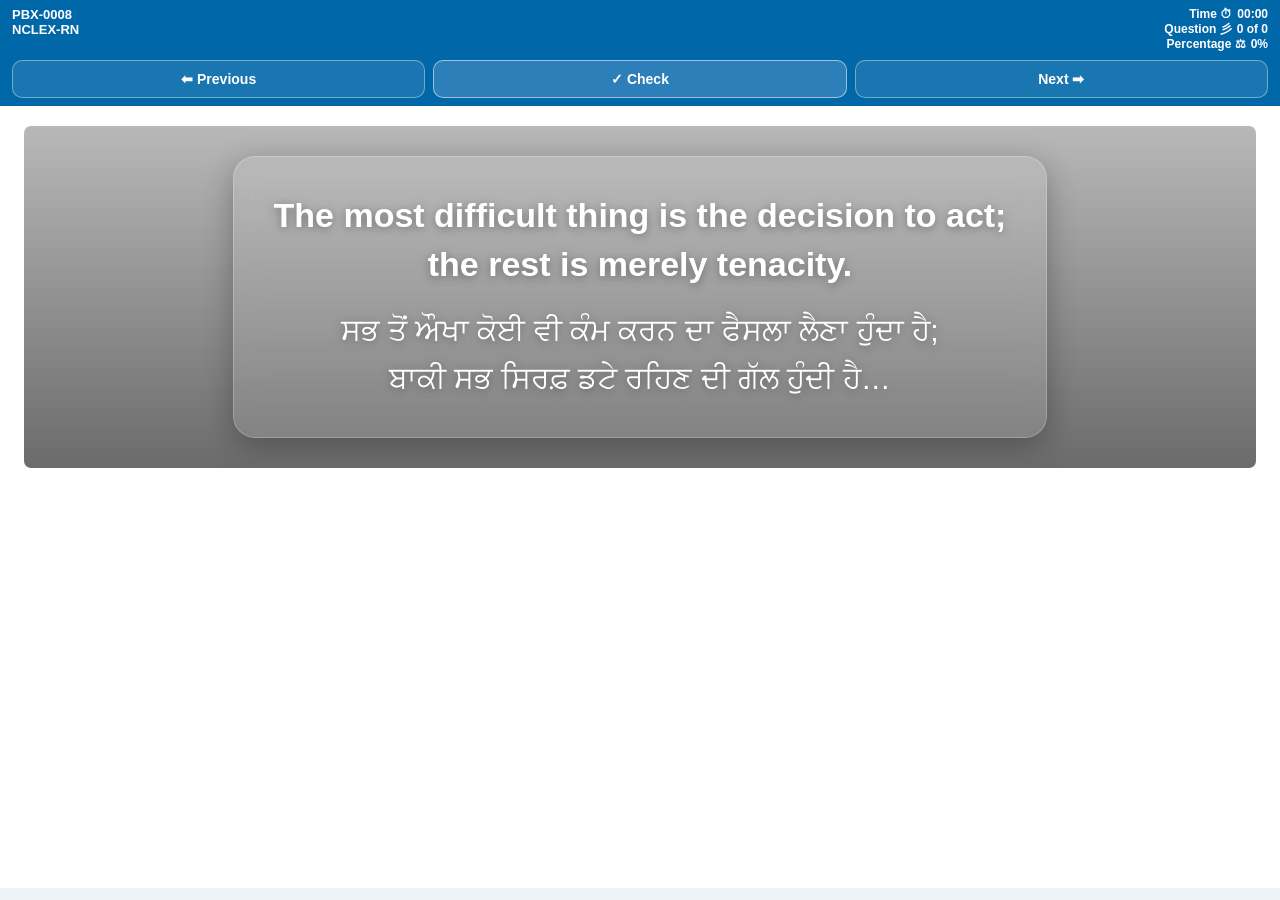
==== index.html @ d0ff31bf "Create index.html" ====
<!DOCTYPE html>
<html>
<head>
<meta charset="UTF-8">
<meta name="viewport" content="width=device-width, initial-scale=1, viewport-fit=cover">
<title> NCLEX-RN</title>

<style>
/* Prevent text selection and copying */
* {
  -webkit-user-select: none;
  -moz-user-select: none;
  -ms-user-select: none;
  user-select: none;
}

/* Allow selection in input/textarea for user input */
input, textarea, select {
  -webkit-user-select: auto;
  -moz-user-select: auto;
  -ms-user-select: auto;
  user-select: auto;
}

:where(*) {
  -webkit-user-select: none;
  user-select: none;
}

:where(input, textarea, select) {
  -webkit-user-select: auto;
  user-select: auto;
}

*{ box-sizing:border-box; }

body{
  margin:0;
  font-family: Helvetica Neue, Arial,  sans-serif;
  background:#eef3f8;
  overflow:hidden;
  transition: background-color 0.5s ease, color 0.5s ease;
  line-height: 1.6;
}

:root{
  --navy: #0067A9;       /* Darker Navy from top/bottom bars */
  --navy-light: #7cafe8; /* Lighter Blue from Calculator/Question strip */
  --google-blue: #0066CC;
  --calc-red: #8b0000;
  --calc-blue: #004080;
  --glass: rgba(255, 255, 255, 0.8);
  --bg-main: #eef3f8;
  --bg-left: #ffffff;
  --bg-right: #ffffff;
  --text-main: #111111;
  --border-color: #ffffff;
}

/* Night Mode Theme */
body.night-mode {
  --navy: #1a1a1a;
  --navy-light: #161616;
  --glass: rgba(30, 30, 50, 0.85);
  --bg-main: #0a0a14;
  --bg-left: #121212;
  --bg-right: #0f0f0f;
  --text-main: #e0e0e0;
  --border-color: #2a2a2a;
  background: var(--bg-main);
}

body.night-mode .topbar,
body.night-mode .bottombar {
  background: linear-gradient(180deg, #1d1d1d 0%, #141414 100%);
  border-bottom-color: #2a2a2a;
}

body.night-mode .calc-strip {
  background: linear-gradient(180deg, #1d1d1d 0%, #1a1a1a 100%);
  border-bottom-color: #2a2a2a;
  border-left-color: #2a2a2a;
  border-right-color: #2a2a2a;
}

body.night-mode .left {
  background: var(--bg-left);
  box-shadow: inset 0 0 20px rgba(0, 0, 0, 0.5);
}

body.night-mode #rightPanel {
  background: var(--bg-left) !important;
  box-shadow: inset 0 0 20px rgba(0, 0, 0, 0.5);
}

body.night-mode .divider {
  background: #666666;
}

body.night-mode .nav-link {
  background-color: #1a1a1a;
  color: #a0a0c0;
  border-color: #2a2a2a;
}

body.night-mode .nav-link:hover {
  background-color: #252525;
}

body.night-mode .nav-link.active {
  background-color: #0f0f0f;
  color: #e0e0e0;
  border-color: #2a2a2a #2a2a2a #0f0f0f;
}

body.night-mode .tab-content {
  background: #121212;
  border-color: #2a2a2a;
  color: #e0e0e0;
}

body.night-mode table th {
  background-color: #ff6161;
  color: #e0e0e0;
}

body.night-mode table td {
  background: #121212;
  border-color: #2a2a2a;
  color: #c0c0c0;
}

body.night-mode .option:hover {
  background: transparent;
  transform: none;
  box-shadow: none;
}

body.night-mode .option::before {
  border-color: #4a4a4a;
}

body.night-mode .option.selected {
  background: transparent !important;
  box-shadow: none;
}

body.night-mode .option.selected::before {
  background: #116FAA;
  border-color: #116FAA;
}

body.night-mode .qtext,
body.night-mode #question,
body.night-mode #caseStudyContainer {
  color: #e0e0e0;
  padding: 10px;
}

/* Question Text Area - More Specific Styling */
body.night-mode .qtext,
body.night-mode #question {
  background: transparent;
  padding: 10px;
  border-radius: 0;
  border: none;
  box-shadow: none;
  line-height: 1.8;
}

body.night-mode #caseStudyContainer {
  background: transparent;
  border-bottom: none;
  border: none;
  border-radius: 0;
  box-shadow: none;
}

/* Answer Options - Enhanced Styling */
body.night-mode #questionResultBox {
  background: #1a1a1a !important;
  border: 1px solid #2a2a2a !important;
  border-left: 8px solid #2a2a2a !important;
  color: #e0e0e0;
  box-shadow: 1px 1px 50px rgba(0, 0, 0, 0.5) !important;
}

body.night-mode #questionResultBox.correct-answer {
  background: #1a1a1a !important;
  border-left-color: #28a745 !important;
}

body.night-mode #questionResultBox.incorrect-answer {
  background: #1a1a1a !important;
  border-left-color: #dc3545 !important;
}

body.night-mode #questionResultBox.partial-answer {
  background: #1a1a1a !important;
  border-left-color: #ffa500 !important;
}

body.night-mode #questionResultBox .result-item b {
  color: #ffffff;
}

body.night-mode #questionResultBox .result-item {
  color: #e0e0e0;
}

body.night-mode #questionResultBox .result-item b {
  color: #ffffff;
}

body.night-mode .ngn-select {
  background: #1a1a1a;
  color: #e0e0e0;
  border-color: #3a3a3a;
}

body.night-mode .ngn-dropdown-select {
  background: linear-gradient(to bottom, #1a1a1a 0%, #121212 100%);
  color: #e0e0e0;
  border-color: #3a3a3a;
}

body.night-mode .ngn-element-container {
  background: linear-gradient(135deg, #1a1a1a 0%, #121212 100%);
  border-color: #2a2a2a;
}

body.night-mode .ngn-interactive-table td {
  background: #121212;
  border-color: #2a2a2a;
}

body.night-mode .ngn-interactive-table tr:hover td {
  background: #1a1a1a;
}

/* Night Mode - Separators */
body.night-mode .strip-separator {
  background: #3a3a3a;
}

body.night-mode .footer-separator {
  background: #3a3a3a;
}

/* Night Mode - Option Checkbox */
body.night-mode .option::before {
  background: #2a2a2a;
  border-color: #4a4a4a;
}

/* Night Mode - Slider Thumbs */
body.night-mode .ngn-slider::-webkit-slider-thumb {
  background: #3a3a3a;
  border-color: #4a4a4a;
}

body.night-mode .ngn-slider::-moz-range-thumb {
  background: #3a3a3a;
  border-color: #4a4a4a;
}

/* Night Mode - Radio Button */
body.night-mode .ngn-radio-option input[type="radio"]:checked::after {
  background: #e0e0e0;
}

body.night-mode #calculator {
  background: #1a1a1a;
}

body.night-mode #calc-header {
  background: linear-gradient(180deg, #1a1a1a 0%, #0f0f0f 100%);
  color: #e0e0e0;
}

body.night-mode #calc-display {
  background: #0f0f0f;
  color: #e0e0e0;
}

body.night-mode .calc-btn {
  background: #2a2a2a;
  color: #e0e0e0;
}

body.night-mode .calc-btn.op {
  background: #8b0000;
}

body.night-mode .calc-btn.eq {
  background: #004080;
}

/* Scrollbar Styling for Night Mode */
body.night-mode ::-webkit-scrollbar {
  width: 10px;
}

body.night-mode ::-webkit-scrollbar-track {
  background: #1a1a1a;
}

body.night-mode ::-webkit-scrollbar-thumb {
  background: #3a3a3a;
  border-radius: 5px;
}

body.night-mode ::-webkit-scrollbar-thumb:hover {
  background: #4a4a4a;
}

body.night-mode #calc-display {
  background: #0f0f0f;
  color: #e0e0e0;
}

body.night-mode .calc-btn {
  background: #2a2a2a;
  color: #e0e0e0;
}

body.night-mode .calc-btn.op {
  background: #8b0000;
}

body.night-mode .calc-btn.eq {
  background: #004080;
}

body.night-mode #aiModal {
  background: rgba(20, 20, 35, 0.9);
}

body.night-mode .ai-header {
  background: linear-gradient(180deg, #1a1a1a 0%, #0f0f0f 100%);
}

/* Night Mode Toggle in Calc Strip */
.night-toggle-strip {
  cursor: pointer;
  font-size: 16px;
  opacity: 0.9;
  transition: opacity 0.3s ease;
}

.night-toggle-strip:hover {
  opacity: 0.7;
}

body.night-mode .night-toggle-strip .modeEmojiStrip {
  filter: grayscale(1) brightness(1.5);
}


/* TOP BAR */
.topbar{
  height:68px;
  background:var(--navy);
  color:white;
  padding:0 14px;
  display:grid;
  grid-template-columns:minmax(260px, 1fr) auto minmax(260px, 1fr);
  align-items:center;
  border-bottom:2px solid white;
  transition: background-color 0.5s ease, color 0.5s ease;
}
.top-left{
  display:flex;
  align-items:center;
  gap:8px;
  min-width:0;
  font-size:15px;
  font-weight:800;
  white-space:nowrap;
}
.top-left-title{
  display:flex;
  align-items:center;
  gap:4px;
  min-width:0;
  font-weight:700;
}
.top-left-badge{
  display:none;
}

/* METALLIC GLARE EFFECT */
@keyframes metalGlare {
  0% {
    color: white;
    text-shadow: 0 0 5px rgba(255, 255, 255, 0.3);
  }
  25% {
    color: #FFD700;
    text-shadow: 0 0 15px rgba(255, 255, 0, 0.8),
                 0 0 30px rgba(255, 255, 0, 0.6);
  }
  50% {
    color: white;
    text-shadow: 0 0 20px rgba(255, 255, 255, 0.9),
                 0 0 80px rgba(255, 255, 255, 0.7);
  }
  75% {
    color: #FFD700;
    text-shadow: 0 0 150px rgba(255, 255, 0, 0.8),
                 0 0 300px rgba(255, 255, 0, 0.6);
  }
  100% {
    color: white;
    text-shadow: 0 0 5px rgba(255, 255, 255, 0.3);
  }
}
.top-left.glare-active {
  animation: metalGlare 6s ease-in-out infinite;
}

/* GLARING YELLOW-RED EFFECT */
@keyframes glarYellowRed {
  0% {
    color: inherit;
    text-shadow: 0 0 2px rgba(255, 255, 0, 0.3);
  }
  25% {
    color: #FFD700;
    text-shadow: 0 0 10px rgba(255, 255, 0, 0.8),
                 0 0 20px rgba(255, 215, 0, 0.6),
                 inset 0 0 8px rgba(255, 255, 0, 0.4);
  }
  50% {
    color: #FFA500;
    text-shadow: 0 0 15px rgba(255, 165, 0, 0.8),
                 0 0 25px rgba(255, 140, 0, 0.6),
                 inset 0 0 10px rgba(255, 140, 0, 0.4);
  }
  75% {
    color: #f8a98c;
    text-shadow: 0 0 15px rgba(255, 69, 0, 0.8),
                 0 0 25px rgba(255, 114, 142, 0.644),
                 inset 0 0 10px rgb(255, 112, 112);
  }
  100% {
    color: inherit;
    text-shadow: 0 0 2px rgba(255, 94, 94, 0.555);
  }
}

.pbx-glare {
  animation: glarYellowRed 3s ease-in-out infinite;
  font-weight: bold;
  display: inline-block;
}
.top-center{
  position:static;
  left:auto;
  transform:none;
  justify-self:center;
  text-align:center;
  color:white;
  font-weight:700;
  line-height:1.2;
}
.top-center .meta-line{
  font-size:15px;
  font-weight:700;
  cursor:pointer;
}
.top-center .qid-line{
  font-size:14px;
  margin-top:4px;
  font-weight:700;
}

#typewriter {
  display:none;
}
.cursor-blink { animation: blink 0.7s infinite; }
@keyframes blink { 50% { border-color: transparent; } }

.top-right{
  justify-self:end;
  display:flex;
  flex-direction:column;
  align-items:flex-end;
  gap:5px;
}
.status-row{
  display:flex;
  align-items:center;
  gap:8px;
  font-size:15px;
  line-height:0.8;
  color:white;
  cursor:pointer;
  padding:1px 0;
  border:none;
  font-weight:700;
  transition: color 0.2s ease;
}
.status-label{
  min-width:72px;
  text-align:right;
  font-weight:700;
}
.status-icon{
  display:none;
}
.status-value{
  font-weight:700;
  white-space:nowrap;
}
.status-row:hover{
  color:#ffe45c;
}

/* Calc strip removed to keep only dark blue top tab */

/* --- CASE STUDY TABS STYLING --- */
#caseStudyContainer {
  margin-bottom: 20px;
  border-bottom: 4px solid #eef3f8;
  padding: 15px 15px 15px 15px;
  display: none;
  font-size: 16px;
  line-height: 1.8;
  color: #333;
  font-weight: 500;
}
.nav-tabs {
  display: flex;
  flex-wrap: wrap;
  padding-left: 0;
  margin-bottom: 0;
  list-style: none;
  border-bottom: 1px solid #dee2e6;
}
.nav-item { margin-bottom: -1px; }
.nav-link {
  display: block;
  padding: 8px 16px;
  border: 1px solid transparent;
  border-top-left-radius: 4px;
  border-top-right-radius: 4px;
  text-decoration: none;
  color: var(--navy);
  background-color: #f8f9fa;
  cursor: pointer;
  font-size: 13px;
  font-weight: bold;
  margin-right: 2px;
}
.nav-link:hover { border-color: #e9ecef #e9ecef #dee2e6; }
.nav-link.active {
  color: #495057;
  background-color: #fff;
  border-color: #dee2e6 #dee2e6 #fff;
}
.tab-content { padding: 15px; border: 1px solid #dee2e6; border-top: none; font-size: 16px; line-height: 1.8; }
.tab-pane { display: none; }
.tab-pane.active { display: block; animation: fadeIn 0.3s; }
@keyframes fadeIn { from { opacity:0; } to { opacity:1; } }

/* --- NGN ELEMENT STYLING --- */
table { border-collapse: collapse; width: 100%; font-size: 13px; margin: 10px 0; }
th, td { border: 1px solid #dee2e6; padding: 8px; text-align: left; }
th { background-color: #f1f3f5; }
select.ngn-select {
    padding: 5px; border: 1px solid var(--navy); border-radius: 4px; background: #eef; font-weight: bold; max-width: 100%;
}

/* MAIN LAYOUT */
.main{
  height:calc(100vh - 76px - 40px - 40px);
  display:grid;
  grid-template-columns:1fr 0 0;
}

.left, #rightPanel{
  overflow-y:auto;
  overflow-x:hidden;
  padding:24px;
  padding-bottom: 60px;
  transition: background-color 0.5s ease, color 0.5s ease;
}
.left{ background:white; }
#rightPanel{ background:white !important; }

/* VERTICAL DIVIDER - SIMPLE GREY LINE */
.divider {
  height: 100%;
  width: 1px;
  background: #888888;
  user-select: none;
  pointer-events: none;
  transition: background 0.5s ease;
  display: none;
}

#rightPanel {
  display: none;
}

/* Show divider and right when question is submitted */
.main.show-result {
  grid-template-columns: 1fr 1px 1fr;
}

.main.show-result .divider,
.main.show-result #rightPanel {
  display: block;
}

.left img, #rightPanel img {
    max-width: 100%;
    height: auto;
    display: block;
    margin: 15px 0;
}

/* BLUE TEXT STYLING */
.blue-search {
  color: var(--google-blue);
  text-decoration: underline;
  cursor: pointer;
  font-weight: 600;
}

body.night-mode .blue-search {
  color: #6fa8dc;
}

/* Explanation text in night mode */
body.night-mode #explanation {
  color: #e0e0e0;
}

/* Explanation metadata (Topic, Subject with NCSBN) */
.exp-meta {
  margin-top: 20px;
  padding-top: 15px;
  border-top: 1px solid #dee2e6;
}

.exp-topic {
  margin-bottom: 8px;
  font-size: 16px;
  color: #242424;
}

.exp-subject {
  margin-bottom: 8px;
  font-size: 14px;
  color: #888;
}

body.night-mode .exp-topic {
  color: #888;
}

body.night-mode .exp-subject {
  color: #666;
}

/* Hide subject and topic from result box (now shown in explanation) */
#ind-subject, #ind-topic {
  display: none;
}

#questionResultBox .result-item:has(#ind-subject),
#questionResultBox .result-item:has(#ind-topic) {
  display: none;
}

/* OPTIONS */
.option {
    border: none !important;
    padding: 10px 5px 10px 50px;
    margin-bottom: 8px;
    cursor: default;
    position: relative;
    background: transparent !important;
    transition: none;
    color: #000000;
    box-shadow: none !important;
    border-radius: 0 !important;
    line-height: 1.3;
}

body.night-mode .option {
  background: transparent !important;
  color: #e0e0e0;
  box-shadow: none !important;
  border-radius: 0 !important;
  padding: 10px 5px 10px 50px;
  margin-bottom: 8px;
  line-height: 1.5;
}

.option::before {
  content: "";
  width: 22px;
  height: 22px;
  border: 2px solid #ffffff;
  border-radius: 4px;
  position: absolute;
  left: 22px;
  top: 50%;
  transform: translateY(-50%);
  background: #ffffff;
  box-shadow: inset 0 0 0 1px #41414154;
}

body.night-mode .option::before {
  border-color: #41414154;
  background: #41414154;
  box-shadow: inset 0 0 0 2px #ffffff;
}

.option.selected::before {
  background: #92c5ff;
  border-color: #ffffff;
  box-shadow: inset 0 0 0 1px #41414154, inset 0 0 0 4px #ffffff;
}

body.night-mode .option.selected::before {
    background: #304961;
    border-color: #000000a4;
    box-shadow: inset 0 0 0 1px #ffffff, inset 0 0 0 4px #1a1a2e;
}
.option.correct { background: transparent !important; color: #333; }
.option.wrong { background: transparent !important; color: #333; }

body.night-mode .option.correct { background: transparent !important; color: #e0e0e0; }
body.night-mode .option.wrong { background: transparent !important; color: #e0e0e0; }

/* CORRECT/WRONG INDICATORS - Using ::after to avoid conflict with checkbox */
.option.correct::after {
  content: "✓";
  position: absolute;
  left: 0px;
  top: 50%;
  transform: translateY(-50%) scaleX(1.1); /* stretch horizontally */
  transform-origin: center;
  width: 25px;
  line-height: 1;
  text-align: center;
  font-size: 27px;
  color: #1bad22;
}

.option.wrong::after {
  content: "×";
  position: absolute;
  left: 0px;
  top: 50%;
  transform: translateY(-50%);
  width: 20px;
  line-height: 1;
  text-align: center;
  font-size: 35px;
  color: #ff2828;
}

/* INDIVIDUAL QUESTION RESULT BOX (FROM IMAGE) */
#questionResultBox {
  display: none;
  background: #ffffff;
  border: 1px solid #ffffff;
  border-left: 8px solid #ffffff;
  margin-top: 20px;
  padding: 4px;
  font-size: 16px;
  color: #000000;
  box-shadow: 1px 1px 7px rgba(0, 0, 0, 0.315);

}

.result-flex {
  display: flex;
  justify-content: space-around;
  align-items: center;
  text-align: center;
}

.result-item b {
  display: block;
  font-size: 16px;
  color: #000000;
}

body.night-mode .result-item b {
  color: #ffffff !important;
}

body.night-mode .result-item {
  color: #ffffff !important;
}

#questionResultBox.correct-answer {
  background: #ffffff !important;
  border-left-color: #0b6e10 !important;
}

#questionResultBox.incorrect-answer {
  background: #ffffff !important;
  border-left-color: #c91818 !important;
}

#questionResultBox.partial-answer {
  background: #ffffff !important;
  border-left-color: oklch(72.408% 0.14758 86.617) !important;
}

.result-flex {
  display: grid !important;
  grid-template-columns: repeat(3, 1fr) !important;
  gap: 5px !important;
  align-items: center !important;
  text-align: center !important;
}

.result-item {
  padding: 8px !important;
}

.result-item b {
  margin-bottom: 4px !important;
}

/* IN-APP AI POPUP (MODAL) */
#aiModal {
  position: fixed;
  top: 60px;
  right: -550px; /* Hidden by default */
  width: 500px;
  height: 80%;
  background: var(--glass);
  backdrop-filter: blur(20px);
  border-radius: 15px 0 0 15px;
  box-shadow: -10px 0 30px rgba(0,0,0,0.2);
  z-index: 20000;
  transition: right 0.5s cubic-bezier(0.175, 0.885, 0.32, 1.275);
  display: flex;
  flex-direction: column;
  border: 1px solid rgba(255,255,255,0.3);
}

#aiModal.active { right: 0; }

.ai-header {
  padding: 15px;
  background: var(--navy);
  color: white;
  display: flex;
  justify-content: space-between;
  border-radius: 15px 0 0 0;
  font-weight: bold;
}

.ai-body { flex: 1; position: relative; }
.ai-body iframe { width: 100%; height: 100%; border: none; }

.ai-loader {
  position: absolute;
  top: 50%; left: 50%;
  transform: translate(-50%, -50%);
  display: none;
  text-align: center;
}

.spinner {
  border: 4px solid rgba(255,255,255,0.3);
  border-top: 4px solid var(--navy);
  border-radius: 50%;
  width: 40px; height: 40px;
  animation: spin 1s linear infinite;
  margin-bottom: 10px;
}
@keyframes spin { 100% { transform: rotate(360deg); } }


/* BOTTOM BAR removed for mobile optimization */

/* CALCULATOR */
#calculator {
  position: fixed;
  top: 120px;
  left: 88px;
  width: 244px;
  display: none;
  z-index: 10000;
  padding: 10px 10px 14px;
  background: linear-gradient(180deg, #2a63c6 0%, #2359b7 54%, #1e4ea5 100%);
  border: 2px solid #163f8f;
  border-radius: 8px 8px 18px 18px;
  box-shadow:
    0 16px 28px rgba(18, 33, 76, 0.32),
    inset 0 1px 0 rgba(255,255,255,0.22),
    inset 0 -2px 0 rgba(8, 25, 67, 0.32);
  user-select: none;
}
#calculator::before {
  content: "";
  position: absolute;
  inset: 0;
  border-radius: inherit;
  background:
    linear-gradient(90deg, rgba(255,255,255,0.06) 0, rgba(255,255,255,0.06) 1px, transparent 1px, transparent 9px),
    linear-gradient(0deg, rgba(0,0,0,0.04) 0, rgba(0,0,0,0.04) 1px, transparent 1px, transparent 9px);
  opacity: 0.15;
  pointer-events: none;
}
#calc-header {
  position: absolute;
  top: 0;
  left: 0;
  right: 0;
  height: 136px;
  cursor: move;
  background: transparent;
  z-index: 1;
}
#calc-close {
  position: absolute;
  top: -10px;
  right: -10px;
  width: 24px;
  height: 24px;
  border: none;
  border-radius: 999px;
  background: rgba(8, 23, 63, 0.92);
  color: #fff;
  font-size: 16px;
  line-height: 1;
  display: grid;
  place-items: center;
  cursor: pointer;
  box-shadow: 0 6px 12px rgba(0,0,0,0.25);
  opacity: 0;
  transition: opacity 0.2s ease, transform 0.2s ease;
  z-index: 4;
}
#calculator:hover #calc-close {
  opacity: 1;
}
#calc-close:hover {
  transform: scale(1.08);
}
.ti-face {
  position: relative;
  z-index: 2;
}
.ti-display-wrap {
  margin-bottom: 10px;
}
#calc-display {
  width: 100%;
  height: 44px;
  display: block;
  border: none;
  outline: none;
  padding: 4px 8px;
  border-radius: 3px;
  background: linear-gradient(180deg, #d7d8cd 0%, #c2c7b5 100%);
  box-shadow:
    inset 0 0 0 2px #6e745f,
    inset 0 2px 3px rgba(0,0,0,0.22);
  color: #1c2018;
  font-family: "Courier New", monospace;
  font-size: 34px;
  font-weight: 700;
  letter-spacing: 1px;
  text-align: right;
  pointer-events: none;
}
.ti-brand-row {
  display: flex;
  justify-content: space-between;
  align-items: baseline;
  margin-bottom: 8px;
  color: #f4f7ff;
  text-shadow: 0 1px 0 rgba(0,0,0,0.2);
}
.ti-brand-small {
  font-size: 11px;
  letter-spacing: 0.25px;
}
.ti-brand-big {
  font-size: 16px;
  font-weight: 700;
  letter-spacing: 0.4px;
}
.ti-upper-lower {
  display: flex;
  align-items: center;
  gap: 12px;
  margin-bottom: 10px;
  padding-bottom: 8px;
  border-bottom: 1px solid rgba(10, 26, 70, 0.42);
}
.ti-solar {
  width: 98px;
  height: 28px;
  display: grid;
  grid-template-columns: repeat(5, 1fr);
  gap: 2px;
  padding: 2px;
  border-radius: 2px;
  background: linear-gradient(180deg, #0f1f46 0%, #091633 100%);
  border: 1px solid rgba(5, 14, 36, 0.95);
  box-shadow: inset 0 1px 0 rgba(255,255,255,0.06);
}
.ti-solar span {
  display: block;
  border-radius: 1px;
  background: linear-gradient(180deg, #101524 0%, #05080f 100%);
  box-shadow: inset 1px 0 0 rgba(255,255,255,0.06);
}
.ti-upper-spacer {
  flex: 1;
  height: 28px;
}
.calc-grid {
  display: grid;
  grid-template-columns: repeat(4, 1fr);
  gap: 8px;
}
.calc-btn {
  position: relative;
  height: 39px;
  border: 1px solid #102554;
  border-radius: 5px;
  font-family: Arial, Helvetica, sans-serif;
  font-size: 21px;
  font-weight: 700;
  line-height: 1;
  cursor: pointer;
  box-shadow:
    0 2px 0 #102554,
    inset 0 1px 0 rgba(255,255,255,0.55);
  transition: transform 0.04s ease, box-shadow 0.04s ease;
}
.calc-btn:active {
  transform: translateY(2px);
  box-shadow:
    0 0 0 #102554,
    inset 0 1px 0 rgba(255,255,255,0.4);
}
.calc-btn-red {
  color: #fff;
  background:
    radial-gradient(circle at 1px 1px, rgba(255,255,255,0.18) 0 1px, transparent 1.2px) 0 0/6px 6px,
    linear-gradient(180deg, #d72543 0%, #be1430 100%);
}
.calc-btn-white {
  color: #101726;
  background:
    linear-gradient(180deg, rgba(255,255,255,0.42), rgba(255,255,255,0)) 0 0/100% 10px no-repeat,
    repeating-linear-gradient(180deg, rgba(0,0,0,0.02) 0 2px, rgba(255,255,255,0.05) 2px 4px),
    linear-gradient(180deg, #fcfdff 0%, #eef1f6 100%);
}
.calc-btn-small {
  font-size: 14px;
  letter-spacing: 0.2px;
}
.calc-btn-op {
  font-size: 26px;
}
.calc-btn-equals {
  grid-row: span 2;
  height: auto;
  min-height: 86px;
  font-size: 30px;
}
.calc-btn-on {
  font-size: 12px;
}
body.night-mode #calculator {
  background: linear-gradient(180deg, #2a63c6 0%, #2359b7 54%, #1e4ea5 100%);
  border-color: #163f8f;
}
body.night-mode #calc-display {
  background: linear-gradient(180deg, #d7d8cd 0%, #c2c7b5 100%);
  color: #1c2018;
}
body.night-mode .calc-btn,
body.night-mode .calc-btn-red,
body.night-mode .calc-btn-white {
  color: inherit;
}
body.night-mode .calc-btn-red {
  color: #fff;
}
body.night-mode .calc-btn-white {
  color: #101726;
}

/* SLIDER & DROPDOWN STYLES FOR questionTypeId: 3 */
.ngn-slider-container {
  display: inline-block;
  position: relative;
  margin: 5px 0;
  vertical-align: middle;
}

.ngn-slider {
  -webkit-appearance: none;
  appearance: none;
  width: 200px;
  height: 8px;
  border-radius: 4px;
  background: linear-gradient(to right, #e0e0e0 0%, #e0e0e0 100%);
  outline: none;
  transition: all 0.3s ease;
  cursor: pointer;
  border: 1px solid #ccc;
}

.ngn-slider:hover {
  background: linear-gradient(to right, #d0d0d0 0%, #d0d0d0 100%);
  box-shadow: 0 2px 4px rgba(0,0,0,0.2);
}

.ngn-slider.selected {
  background: linear-gradient(to right, var(--navy) 0%, var(--navy-light) 100%);
  border-color: var(--navy);
}

.ngn-slider::-webkit-slider-thumb {
  -webkit-appearance: none;
  appearance: none;
  width: 20px;
  height: 20px;
  border-radius: 50%;
  background: white;
  border: 2px solid var(--navy);
  cursor: pointer;
  box-shadow: 0 2px 4px rgba(0,0,0,0.2);
  transition: all 0.2s ease;
}

.ngn-slider::-webkit-slider-thumb:hover {
  transform: scale(1.1);
  background: var(--navy);
}

.ngn-slider::-moz-range-thumb {
  width: 20px;
  height: 20px;
  border-radius: 50%;
  background: white;
  border: 2px solid var(--navy);
  cursor: pointer;
  box-shadow: 0 2px 4px rgba(0,0,0,0.2);
}

.ngn-slider-value {
  display: inline-block;
  min-width: 80px;
  padding: 4px 10px;
  background: var(--navy);
  color: white;
  border-radius: 4px;
  font-weight: bold;
  font-size: 13px;
  margin-left: 10px;
  vertical-align: middle;
  text-align: center;
}

.ngn-dropdown {
  position: relative;
  display: inline-block;
  vertical-align: middle;
  margin: 5px 0;
}

.ngn-dropdown-select {
  appearance: none;
  -webkit-appearance: none;
  -moz-appearance: none;
  min-width: 180px;
  padding: 10px 35px 10px 12px;
  font-size: 14px;
  font-weight: 500;
  color: #333;
  background: linear-gradient(to bottom, #fff 0%, #f8f9fa 100%);
  border: 2px solid var(--navy);
  border-radius: 8px;
  cursor: pointer;
  transition: all 0.3s ease;
  box-shadow: 0 2px 4px rgba(0,0,0,0.1);
}

.ngn-dropdown-select:hover {
  border-color: var(--navy-light);
  box-shadow: 0 4px 8px rgba(0,0,0,0.15);
}

.ngn-dropdown-select:focus {
  outline: none;
  border-color: var(--google-blue);
  box-shadow: 0 0 0 3px rgba(26, 115, 232, 0.2);
}

.ngn-dropdown-select.correct {
  background: linear-gradient(to bottom, #d4edda 0%, #c3e6cb 100%);
  border-color: #28a745;
  color: #155724;
}

.ngn-dropdown-select.wrong {
  background: linear-gradient(to bottom, #f8d7da 0%, #f5c6cb 100%);
  border-color: #dc3545;
  color: #721c24;
}

.ngn-dropdown::after {
  content: "▼";
  font-size: 10px;
  color: var(--navy);
  position: absolute;
  right: 12px;
  top: 50%;
  transform: translateY(-50%);
  pointer-events: none;
}

.ngn-element-container {
  display: inline-block;
  margin: 8px 15px 8px 0;
  padding: 12px 15px;
  background: linear-gradient(135deg, #fff 0%, #f8f9fa 100%);
  border: 2px solid #e9ecef;
  border-radius: 10px;
  transition: all 0.3s ease;
  box-shadow: 0 2px 4px rgba(0,0,0,0.05);
}

.ngn-element-container:hover {
  border-color: var(--navy-light);
  box-shadow: 0 4px 8px rgba(0,0,0,0.1);
}

.ngn-element-label {
  display: block;
  font-size: 12px;
  color: var(--navy);
  font-weight: bold;
  margin-bottom: 8px;
  text-transform: uppercase;
  letter-spacing: 0.5px;
}

.ngn-interactive-table {
  width: 100%;
  border-collapse: separate;
  border-spacing: 0 8px;
  margin: 15px 0;
}

.ngn-interactive-table th {
  background: var(--navy);
  color: white;
  padding: 12px 15px;
  text-align: left;
  font-weight: 600;
  font-size: 13px;
}

.ngn-interactive-table th:first-child {
  border-radius: 8px 0 0 0;
}

.ngn-interactive-table th:last-child {
  border-radius: 0 8px 0 0;
}

.ngn-interactive-table td {
  background: white;
  padding: 12px 15px;
  border: 1px solid #dee2e6;
  transition: all 0.3s ease;
}

.ngn-interactive-table td:first-child {
  border-radius: 8px 0 0 8px;
  border-left: 3px solid var(--navy);
  font-weight: 500;
}

.ngn-interactive-table td:last-child {
  border-radius: 0 8px 8px 0;
}

.ngn-interactive-table tr:hover td {
  background: #f8f9fa;
  box-shadow: 0 2px 4px rgba(0,0,0,0.1);
}

.ngn-radio-group {
  display: flex;
  gap: 20px;
  align-items: center;
}

.ngn-radio-option {
  display: flex;
  align-items: center;
  gap: 8px;
  cursor: pointer;
  padding: 8px 12px;
  border-radius: 6px;
  transition: all 0.3s ease;
}

.ngn-radio-option:hover {
  background: rgba(0, 91, 150, 0.1);
}

.ngn-radio-option input[type="radio"] {
  appearance: none;
  -webkit-appearance: none;
  width: 18px;
  height: 18px;
  border: 2px solid var(--navy);
  border-radius: 50%;
  cursor: pointer;
  transition: all 0.3s ease;
  position: relative;
}

.ngn-radio-option input[type="radio"]:checked {
  background: var(--navy);
}

.ngn-radio-option input[type="radio"]:checked::after {
  content: "";
  position: absolute;
  top: 50%;
  left: 50%;
  transform: translate(-50%, -50%);
  width: 6px;
  height: 6px;
  background: white;
  border-radius: 50%;
}

.ngn-radio-option.correct {
  color: #28a745;
  font-weight: 600;
}

.ngn-radio-option.wrong {
  color: #dc3545;
  font-weight: 600;
}

.ngn-checkbox-group {
  display: flex;
  flex-wrap: wrap;
  gap: 15px;
  align-items: center;
}

.ngn-checkbox-option {
  display: flex;
  align-items: center;
  gap: 8px;
  cursor: pointer;
  padding: 8px 12px;
  border-radius: 6px;
  transition: all 0.3s ease;
}

.ngn-checkbox-option:hover {
  background: rgba(0, 91, 150, 0.1);
}

.ngn-checkbox-option input[type="checkbox"] {
  appearance: none;
  -webkit-appearance: none;
  width: 18px;
  height: 18px;
  border: 2px solid var(--navy);
  border-radius: 4px;
  cursor: pointer;
  transition: all 0.3s ease;
  position: relative;
}

.ngn-checkbox-option input[type="checkbox"]:checked {
  background: var(--navy);
}

.ngn-checkbox-option input[type="checkbox"]:checked::after {
  content: "✓";
  position: absolute;
  top: 50%;
  left: 50%;
  transform: translate(-50%, -50%);
  color: white;
  font-size: 12px;
  font-weight: bold;
}

.ngn-option-item {
  padding: 15px;
  margin: 8px 0;
  background: linear-gradient(135deg, #fff 0%, #f8f9fa 100%);
  border: 2px solid #e9ecef;
  border-radius: 10px;
  cursor: pointer;
  transition: all 0.3s ease;
  display: flex;
  align-items: center;
  gap: 15px;
}

.ngn-option-item:hover {
  border-color: var(--navy-light);
  transform: translateX(5px);
  box-shadow: 0 4px 8px rgba(0,0,0,0.1);
}

.ngn-option-item.selected {
  border-color: var(--navy);
  background: linear-gradient(135deg, #e8f4fc 0%, #d4e8f7 100%);
}

.ngn-option-item.correct {
  border-color: #28a745;
  background: linear-gradient(135deg, #d4edda 0%, #c3e6cb 100%);
}

.ngn-option-item.wrong {
  border-color: #dc3545;
  background: linear-gradient(135deg, #f8d7da 0%, #f5c6cb 100%);
}

.ngn-drag-item {
  padding: 12px 20px;
  margin: 8px 0;
  background: linear-gradient(135deg, #fff 0%, #f8f9fa 100%);
  border: 2px solid var(--navy);
  border-radius: 8px;
  cursor: grab;
  font-weight: 500;
  transition: all 0.3s ease;
  display: inline-block;
}

.ngn-drag-item:active {
  cursor: grabbing;
  transform: scale(1.02);
}

.ngn-drop-zone {
  min-height: 60px;
  padding: 15px;
  border: 2px dashed var(--navy-light);
  border-radius: 8px;
  background: rgba(0, 91, 150, 0.05);
  margin: 15px 0;
  transition: all 0.3s ease;
}

.ngn-drop-zone.drag-over {
  border-color: var(--navy);
  background: rgba(0, 91, 150, 0.1);
}

.ngn-highlight-text {
  padding: 2px 8px;
  border-radius: 4px;
  cursor: pointer;
  transition: all 0.3s ease;
  border: 2px solid transparent;
}

.ngn-highlight-text:hover {
  background: rgba(0, 91, 150, 0.1);
  border-color: var(--navy-light);
}

.ngn-highlight-text.selected {
  background: rgba(0, 91, 150, 0.2);
  border-color: var(--navy);
}

.ngn-highlight-text.correct {
  background: rgba(40, 167, 69, 0.2);
  border-color: #28a745;
}

.ngn-highlight-text.wrong {
  background: rgba(220, 53, 69, 0.2);
  border-color: #dc3545;
}

.ngn-result-feedback {
  padding: 12px 20px;
  margin: 10px 0;
  border-radius: 8px;
  font-weight: 500;
  text-align: center;
  animation: slideIn 0.3s ease;
}

@keyframes slideIn {
  from {
    opacity: 0;
    transform: translateY(-10px);
  }
  to {
    opacity: 1;
    transform: translateY(0);
  }
}

.ngn-result-feedback.correct {
  background: linear-gradient(135deg, #d4edda 0%, #c3e6cb 100%);
  color: #155724;
  border: 1px solid #c3e6cb;
}

.ngn-result-feedback.wrong {
  background: linear-gradient(135deg, #f8d7da 0%, #f5c6cb 100%);
  color: #721c24;
  border: 1px solid #f5c6cb;
}

.ngn-submit-btn {
  background: linear-gradient(135deg, var(--navy) 0%, var(--navy-light) 100%);
  color: white;
  border: none;
  padding: 12px 30px;
  font-size: 14px;
  font-weight: bold;
  border-radius: 8px;
  cursor: pointer;
  transition: all 0.3s ease;
  margin: 15px 0;
  box-shadow: 0 4px 6px rgba(0,0,0,0.2);
}

.ngn-submit-btn:hover {
  transform: translateY(-2px);
  box-shadow: 0 6px 12px rgba(0,0,0,0.3);
}

.ngn-submit-btn:active {
  transform: translateY(0);
}

.ngn-submit-btn:disabled {
  background: #6c757d;
  cursor: not-allowed;
  transform: none;
}

/* ---------- SPEAKER ICON FOR EXPLANATION ---------- */
.speaker-icon {
  cursor: pointer;
  margin-left: 8px;
  font-size: 1.2em;
  display: inline-block;
  vertical-align: middle;
  transition: opacity 0.2s;
}
.speaker-icon:hover {
  opacity: 0.7;
}


/* ===== Mobile responsiveness patch ===== */
html{
  -webkit-text-size-adjust:100%;
  text-size-adjust:100%;
}

img, iframe, video, canvas, svg {
  max-width: 100%;
}

@media (max-width: 900px) {
  body{
    overflow:auto;
    min-height:100dvh;
  }

  .topbar{
    height:auto;
    min-height:68px;
    padding:10px 12px;
    grid-template-columns:1fr;
    gap:10px;
    align-items:start;
  }

  .top-left,
  .top-center,
  .top-right{
    justify-self:stretch;
    min-width:0;
  }

  .top-left{
    gap:10px;
    align-items:flex-start;
    white-space:normal;
  }

  .top-left-title{
    white-space:normal;
    line-height:1.15;
    font-size:18px;
  }

  .top-center{
    text-align:left;
  }

  .top-center .meta-line,
  .top-center .qid-line{
    font-size:14px;
  }

  .top-right{
    width:100%;
    display:grid;
    grid-template-columns:repeat(3, minmax(0, 1fr));
    gap:8px;
    align-items:stretch;
  }

  .status-row{
    min-width:0;
    justify-content:space-between;
    padding:8px 10px;
    line-height:1.15;
    border-radius:10px;
    background:rgba(255,255,255,0.12);
  }

  body.night-mode .status-row{
    background:rgba(255,255,255,0.05);
  }

  .status-label{
    min-width:0;
    text-align:left;
    font-size:13px;
  }

  .status-value{
    font-size:13px;
  }

  .calc-strip{
    height:auto;
    min-height:40px;
    padding:8px 10px;
    gap:8px;
    flex-direction:column;
    align-items:stretch;
  }

  .calc-left,
  .calc-right{
    width:100%;
    display:grid;
    gap:8px;
  }

  .calc-left{
    grid-template-columns:repeat(3, minmax(0, 1fr));
  }

  .calc-right{
    grid-template-columns:repeat(2, minmax(0, 1fr));
  }

  #markReviewBtn{
    grid-column:1 / -1;
  }

  .strip-btn{
    min-width:0;
    min-height:44px;
    justify-content:center;
    padding:10px 8px;
    border-radius:10px;
    background:rgba(255,255,255,0.12);
    white-space:normal;
    line-height:1.2;
    text-align:center;
    font-size:15px;
  }

  .action-icon-btn{
    padding:10px 8px;
  }

  .strip-separator{
    display:none;
  }

  .main{
    height:auto !important;
    min-height:calc(100dvh - 250px);
    grid-template-columns:1fr !important;
    grid-template-rows:auto;
  }

  .main.show-result{
    grid-template-columns:1fr !important;
    grid-template-rows:auto 1px auto;
  }

  .left,
  #rightPanel{
    padding:16px 14px 140px;
    overflow-x:auto;
    -webkit-overflow-scrolling:touch;
  }

  .main.show-result .divider{
    display:block;
    width:100%;
    height:1px;
  }

  .divider{
    width:100%;
    height:1px;
  }

  #rightPanel{
    width:100%;
  }

  #question > div[style*="height:620px"]{
    height:min(62vh, 420px) !important;
    max-width:100% !important;
  }

  #questionResultBox{
    padding:10px;
  }

  .result-flex{
    grid-template-columns:1fr !important;
    gap:8px !important;
  }

  .result-item{
    padding:10px 8px !important;
  }

  .option{
    padding:12px 6px 12px 44px;
    line-height:1.45;
  }

  .option::before{
    left:12px;
    width:22px;
    height:22px;
  }

  .option.correct::after,
  .option.wrong::after{
    left:-2px;
  }

  .check-btn{
    margin-top:16px;
  }

  .check-btn button{
    width:100%;
    max-width:100%;
    margin-left:0;
    min-height:46px;
    border-radius:10px;
  }

  .nav-tabs{
    flex-wrap:nowrap;
    overflow-x:auto;
    overflow-y:hidden;
    -webkit-overflow-scrolling:touch;
    scrollbar-width:thin;
  }

  .nav-link{
    flex:0 0 auto;
    white-space:nowrap;
  }

  .tab-content{
    padding:12px;
    overflow-x:auto;
    -webkit-overflow-scrolling:touch;
  }

  table,
  .ngn-interactive-table{
    display:block;
    width:100%;
    overflow-x:auto;
    -webkit-overflow-scrolling:touch;
  }

  th, td{
    white-space:normal;
    word-break:break-word;
  }

  .ngn-interactive-table th,
  .ngn-interactive-table td{
    min-width:120px;
  }

  .ngn-slider-container,
  .ngn-dropdown,
  .ngn-element-container{
    display:block;
    width:100%;
    max-width:100%;
    margin-right:0;
  }

  .ngn-slider{
    width:100%;
    max-width:100%;
  }

  .ngn-slider-value{
    display:block;
    margin:10px 0 0;
    min-width:0;
  }

  .ngn-dropdown-select{
    width:100%;
    min-width:0;
  }

  .ngn-radio-group,
  .ngn-checkbox-group{
    flex-direction:column;
    align-items:stretch;
    gap:10px;
  }

  .ngn-radio-option,
  .ngn-checkbox-option,
  .ngn-option-item{
    width:100%;
  }

  .ngn-option-item{
    align-items:flex-start;
  }

  .ngn-submit-btn{
    width:100%;
  }

  #aiModal{
    top:auto;
    bottom:0;
    left:0;
    right:0;
    width:100vw;
    height:min(82dvh, 700px);
    border-radius:16px 16px 0 0;
    transform:translateY(100%);
    transition:transform 0.35s ease;
  }

  #aiModal.active{
    right:0;
    transform:translateY(0);
  }

  .ai-header{
    border-radius:16px 16px 0 0;
  }

  .bottombar{
    height:auto;
    min-height:56px;
    padding:8px 10px calc(10px + env(safe-area-inset-bottom));
    flex-direction:column;
    align-items:stretch;
    gap:8px;
  }

  .bottom-left,
  .bottom-right{
    width:100%;
    display:grid;
    gap:8px;
  }

  .bottom-left{
    grid-template-columns:repeat(2, minmax(0, 1fr));
  }

  .bottom-right{
    grid-template-columns:repeat(3, minmax(0, 1fr));
  }

  .footer-separator{
    display:none;
  }

  .bottombar button{
    min-height:44px;
    padding:10px 8px;
    border-radius:10px;
    background:rgba(255,255,255,0.12);
    white-space:normal;
    line-height:1.2;
  }

  body.night-mode .bottombar button{
    background:#1f1f1f;
    border:1px solid #2a2a2a;
  }

  #calculator{
    top:96px;
    left:50%;
    width:min(92vw, 244px);
  }

  #fullscreen-overlay{
    padding:24px;
    font-size:20px !important;
    text-align:center;
  }
}

@media (max-width: 560px) {
  .top-right{
    grid-template-columns:1fr;
  }

  .calc-left,
  .calc-right{
    grid-template-columns:1fr;
  }

  .bottom-left,
  .bottom-right{
    grid-template-columns:1fr;
  }

  .top-left-title{
    font-size:16px;
  }

  .top-center .meta-line,
  .top-center .qid-line,
  #questionCounter,
  .status-row,
  .strip-btn,
  .bottombar button{
    font-size:14px;
  }

  .left,
  #rightPanel{
    padding-left:12px;
    padding-right:12px;
  }

  .blur-box h3{
    font-size:20px !important;
  }

  .blur-box p{
    font-size:17px !important;
  }
}


/* --- Compact top layout / transparent blue controls --- */
.topbar{
  min-height: 64px;
  height: auto;
  padding: 8px 12px;
  grid-template-columns: minmax(0,1fr) auto;
  gap: 8px 12px;
  align-items: start;
}
.top-left{
  font-size: 13px;
  line-height: 1.15;
  white-space: normal;
  gap: 6px;
}
.top-left-title{
  gap: 2px;
  font-size: 13px;
  line-height: 1.15;
}
.top-center{
  display:none;
}
.top-right{
  gap: 3px;
  align-items:flex-end;
}
.status-row{
  font-size: 12px;
  line-height: 1;
  padding: 0;
  gap: 5px;
}
.status-label{
  min-width: auto;
}
.status-value{
  font-size: 12px;
}
.mobile-top-actions{
  grid-column: 1 / -1;
  display:flex;
  align-items:center;
  justify-content:space-between;
  gap:8px;
  padding-top: 2px;
}
.top-action-btn{
  flex:1 1 0;
  min-height: 38px;
  padding: 9px 10px;
  border-radius: 10px;
  border: 1px solid rgba(255,255,255,0.38);
  background: rgba(255,255,255,0.10);
  color: #ffffff;
  font-size: 14px;
  font-weight: 700;
  cursor: pointer;
  backdrop-filter: blur(4px);
  -webkit-backdrop-filter: blur(4px);
  transition: background-color .2s ease, border-color .2s ease, transform .15s ease;
}
.top-action-btn:hover{
  background: rgba(255,255,255,0.18);
  border-color: rgba(255,255,255,0.55);
}
.top-action-btn:active{
  transform: translateY(1px);
}
.primary-check-btn{
  background: rgba(160,191,228,0.28);
  border-color: rgba(255,255,255,0.52);
}
body.night-mode .top-action-btn{
  background: rgba(124,175,232,0.12);
  border-color: rgba(255,255,255,0.16);
}
body.night-mode .top-action-btn:hover{
  background: rgba(124,175,232,0.18);
}
body.night-mode .primary-check-btn{
  background: rgba(124,175,232,0.22);
}

.calc-strip,
.bottombar{
  display:none !important;
}

.main{
  height: calc(100vh - 120px);
}
.left, #rightPanel{
  padding-top: 18px;
  padding-bottom: 28px;
}

@media (max-width: 900px){
  .topbar{
    padding: 8px 10px;
    gap: 6px 10px;
  }
  .top-left-title{
    font-size: 12px;
  }
  .status-row{
    font-size: 11px;
  }
  .status-value{
    font-size: 11px;
  }
  .mobile-top-actions{
    gap: 6px;
  }
  .top-action-btn{
    min-height: 36px;
    padding: 8px 8px;
    font-size: 13px;
    border-radius: 9px;
  }
  .main{
    height: calc(100vh - 116px);
  }
}

@media (max-width: 640px){
  .topbar{
    grid-template-columns: 1fr;
    gap: 6px;
  }
  .top-right{
    display:grid;
    grid-template-columns: repeat(3, minmax(0,1fr));
    gap: 6px;
    justify-self: stretch;
    width:100%;
  }
  .status-row{
    justify-content:center;
    background: rgba(255,255,255,0.08);
    border: 1px solid rgba(255,255,255,0.18);
    border-radius: 8px;
    padding: 6px 4px;
  }
  .status-label{
    display:block;
    text-align:center;
    font-size: 10px;
  }
  .status-value{
    font-size: 11px;
  }
  .mobile-top-actions{
    padding-top: 0;
  }
  .top-action-btn{
    min-height: 36px;
    font-size: 12px;
    padding: 8px 6px;
  }
  .main{
    height: calc(100vh - 164px);
  }
}

@media (max-width: 420px){
  .top-left-title{
    font-size: 11px;
  }
  .status-row{
    flex-direction: column;
    gap: 3px;
  }
  .status-label{
    font-size: 9px;
  }
  .status-value{
    font-size: 10px;
  }
  .top-action-btn{
    font-size: 11px;
  }
  .main{
    height: calc(100vh - 178px);
  }
}

</style>
</head>

<body>

<div class="topbar">
  <div class="top-left">
    <div class="top-left-title">PBX-0008</br>NCLEX-RN</div>
    <span id="fileName" class="top-left-badge" onclick="triggerFileLoad()"></span>
    <div id="typewriter" class="cursor-blink"></div>
  </div>
  <div class="top-center">
    <div class="meta-line" id="testMetaLine" onclick="triggerFileLoad()">CLICK HERE</div>
    <div class="qid-line" id="qidDisplay">QID:</div>
  </div>
  <div class="top-right">
    <div class="status-row" onclick="toggleTime()">
      <span class="status-label">Time ⏱</span>
      <span class="status-icon">◷</span>
      <span class="status-value" id="timeBox">00:00</span>
    </div>
    <div class="status-row" onclick="toggleQuestionNumbers()">
      <span class="status-label">Question 彡</span>
      <span class="status-icon"></span>
      <span class="status-value" id="questionCounter">0 of 0</span>
    </div>
    <div class="status-row" onclick="toggleScore()">
      <span class="status-label">Percentage ⚖</span>
      <span class="status-icon">%</span>
      <span class="status-value" id="scoreBox">0%</span>
    </div>
  </div>

  <div class="mobile-top-actions" aria-label="Question controls">
    <button type="button" class="top-action-btn" onclick="prevQ()">⬅ Previous</button>
    <button type="button" class="top-action-btn primary-check-btn" onclick="check()">✓ Check</button>
    <button type="button" class="top-action-btn" onclick="nextQ()">Next ➡</button>
  </div>

</div>

<div id="fullscreen-overlay" onclick="this.style.display='none'; toggleFullscreen()" style="position:fixed; top:0; left:0; width:100%; height:100%; background:rgba(0,0,0,0.8); z-index:99999; cursor:pointer; color:white; font-size:24px; display:none; justify-content:center; align-items:center;">Click anywhere to enter fullscreen</div>

<div id="aiModal">
  <div class="ai-header">
    <span>✨<span class="pbx-glare"></span> Assistant</span>
    <span onclick="closeAI()" style="cursor:pointer">✖</span>
  </div>
  <div class="ai-body">
    <div id="aiLoader" class="ai-loader">
      <div class="spinner"></div>
      <p>Consulting <span class="pbx-glare"></span> AI...</p>
    </div>
    <iframe id="aiFrame" src=""></iframe>
  </div>
</div>

<div class="main">
  <div class="left">
    <div id="caseStudyContainer"></div>

    <div class="qtext" id="question"><div style="max-width:1500px;min-height:280px;height:clamp(240px,38vh,420px);border-radius:7px;overflow:hidden;position:relative;font-family:Arial,sans-serif;color:white;">

  <style>
    .bg-slide {
      position: absolute;
      inset: 0;
      background-size: cover;
      background-position: center;
      animation: fadeShow 24s infinite;
      transform: scale(1.06);
    }

    .bg1 {
      background-image: url('https://images.unsplash.com/photo-1501785888041-af3ef285b470?auto=format&fit=crop&w=1600&q=80');
      animation-delay: 0s;
    }

    .bg2 {
      background-image: url('https://images.unsplash.com/photo-1500530855697-b586d89ba3ee?auto=format&fit=crop&w=1600&q=80');
      animation-delay: 8s;
    }

    .bg3 {
      background-image: url('https://images.unsplash.com/photo-1464822759023-fed622ff2c3b?auto=format&fit=crop&w=1600&q=80');
      animation-delay: 16s;
    }

    @keyframes fadeShow {
      0%   { opacity: 0; transform: scale(1.08); }
      8%   { opacity: 1; transform: scale(1.03); }
      30%  { opacity: 1; transform: scale(1); }
      38%  { opacity: 0; transform: scale(1.05); }
      100% { opacity: 0; transform: scale(1.08); }
    }

    .dark-overlay {
      position: absolute;
      inset: 0;
      background: linear-gradient(to bottom, rgba(0,0,0,0.28), rgba(0,0,0,0.58));
    }

    .text-wrap {
      position: relative;
      z-index: 2;
      height: 100%;
      display: flex;
      align-items: center;
      justify-content: center;
      padding: 30px;
      text-align: center;
    }

    .blur-box {
      max-width: 980px;
      padding: 34px 40px;
      border-radius: 22px;
      background: rgba(255,255,255,0.12);
      backdrop-filter: blur(14px);
      -webkit-backdrop-filter: blur(14px);
      border: 1px solid rgba(255,255,255,0.22);
      box-shadow: 0 8px 30px rgba(0,0,0,0.28);
    }

    .blur-box h3 {
      margin: 0 0 18px 0;
      font-size: 34px;
      line-height: 1.45;
      font-weight: 700;
      text-shadow: 0 2px 10px rgba(0,0,0,0.35);
    }

    .blur-box p {
      margin: 0;
      font-size: 30px;
      line-height: 1.6;
      font-weight: 500;
      text-shadow: 0 2px 10px rgba(0,0,0,0.35);
    }

    @media (max-width: 768px) {
      .blur-box {
        padding: 22px 18px;
        border-radius: 16px;
      }
      .blur-box h3 {
        font-size: 22px;
      }
      .blur-box p {
        font-size: 20px;
      }
    }
  </style>

  <!-- Changing Background Images -->
  <div class="bg-slide bg1"></div>
  <div class="bg-slide bg2"></div>
  <div class="bg-slide bg3"></div>

  <!-- Overlay -->
  <div class="dark-overlay"></div>

  <!-- Text in Blurred Box -->
  <div class="text-wrap">
    <div class="blur-box">
      <h3>
        The most difficult thing is the decision to act;<br>
        the rest is merely tenacity.
      </h3>
      <p>
        ਸਭ ਤੋਂ ਔਖਾ ਕੋਈ ਵੀ ਕੰਮ ਕਰਨ ਦਾ ਫੈਸਲਾ ਲੈਣਾ ਹੁੰਦਾ ਹੈ;<br>
        ਬਾਕੀ ਸਭ ਸਿਰਫ਼ ਡਟੇ ਰਹਿਣ ਦੀ ਗੱਲ ਹੁੰਦੀ ਹੈ…
      </p>
    </div>
  </div>

</div></div>
    <div id="options"></div>
<div id="questionResultBox">
        <div class="result-flex">
            <div class="result-item"><b id="ind-score">0 / 0</b>♛ Scored/Max</div>
            <div class="result-item"><b id="ind-scoring-rule">0 / 1</b>🛡 Scoring rule</div>
            <div class="result-item"><b id="ind-time">00 mins, 00 secs</b>ⴵ Time spent</div>
            <div class="result-item"><b id="ind-subject">General</b>subject</div>
            <div class="result-item"><b id="ind-topic">General</b>topic</div>
        </div>
    </div>
  </div>
  <div id="dividerLine" class="divider"></div>
  <div id="rightPanel" class="right">
    <div id="explanation">Explanation will appear here.</div>
  </div>
</div>

<div id="calculator" aria-label="Texas Instruments TI-108 calculator">
  <div id="calc-header" aria-hidden="true"></div>
  <button id="calc-close" type="button" aria-label="Close calculator" onclick="closeCalc()">×</button>
  <div class="ti-face">
    <div class="ti-display-wrap">
      <input type="text" id="calc-display" readonly value="0">
    </div>
    <div class="ti-brand-row">
      <span class="ti-brand-small">TEXAS INSTRUMENTS</span>
      <span class="ti-brand-big">TI-108</span>
    </div>
    <div class="ti-upper-lower">
      <div class="ti-solar" aria-hidden="true">
        <span></span><span></span><span></span><span></span><span></span>
      </div>
      <div class="ti-upper-spacer"></div>
    </div>
    <div class="calc-grid">
      <button class="calc-btn calc-btn-red calc-btn-small" onclick="calcToggleSign()">+/-</button>
      <button class="calc-btn calc-btn-red calc-btn-small" onclick="calcSqrt()">√</button>
      <button class="calc-btn calc-btn-red calc-btn-small" onclick="calcPercent()">%</button>
      <button class="calc-btn calc-btn-red calc-btn-op" onclick="calcOperator('+')">+</button>

      <button class="calc-btn calc-btn-red calc-btn-small" onclick="calcMemoryRecallClear()">MRC</button>
      <button class="calc-btn calc-btn-red calc-btn-small" onclick="calcMemorySubtract()">M-</button>
      <button class="calc-btn calc-btn-red calc-btn-small" onclick="calcMemoryAdd()">M+</button>
      <button class="calc-btn calc-btn-red calc-btn-op" onclick="calcOperator('*')">×</button>

      <button class="calc-btn calc-btn-white" onclick="calcDigit('7')">7</button>
      <button class="calc-btn calc-btn-white" onclick="calcDigit('8')">8</button>
      <button class="calc-btn calc-btn-white" onclick="calcDigit('9')">9</button>
      <button class="calc-btn calc-btn-red calc-btn-op" onclick="calcOperator('-')">−</button>

      <button class="calc-btn calc-btn-white" onclick="calcDigit('4')">4</button>
      <button class="calc-btn calc-btn-white" onclick="calcDigit('5')">5</button>
      <button class="calc-btn calc-btn-white" onclick="calcDigit('6')">6</button>
      <button class="calc-btn calc-btn-red calc-btn-op" onclick="calcOperator('+')">+</button>

      <button class="calc-btn calc-btn-white" onclick="calcDigit('1')">1</button>
      <button class="calc-btn calc-btn-white" onclick="calcDigit('2')">2</button>
      <button class="calc-btn calc-btn-white" onclick="calcDigit('3')">3</button>
      <button class="calc-btn calc-btn-red calc-btn-op calc-btn-equals" onclick="calcOperator('=')">=</button>

      <button class="calc-btn calc-btn-red calc-btn-on calc-btn-small" onclick="calcClear()">ON/C</button>
      <button class="calc-btn calc-btn-white" onclick="calcDigit('0')">0</button>
      <button class="calc-btn calc-btn-white" onclick="calcDecimal()">.</button>
    </div>
  </div>
</div>

<script>
let DATA={questionList:[]};
let qIndex=0, selected=[], score=0, total=0, sec=0;
let timer=null, questionsLoaded=false;
let showScore=true, showTime=true, showQuestionNumbers=true;
let currentFileBaseName="";

/* TYPEWRITER LOGIC */
const terms = ["Loading... Core...", "ਦਿਲ ਦਾ ਨੀ ਮਾੜਾ...", "ਦਬੀ ਨਾ ਤੂੰ ਦੁਨੀਆ ਸਵਾਦ ਲੈਂਦੀ ਏ...", " is AI-Powered", "made Nursing Simple & Easy", "Helps in Achieving Goals", "All in One= ", "Advanced  Search Engine", "designed by- J.SINGH"];
const termsHtml = ["Loading...<span class='pbx-glare'></span> Core...", "ਦਿਲ ਦਾ ਨੀ ਮਾੜਾ...", "ਦਬੀ ਨਾ ਤੂੰ ਦੁਨੀਆ ਸਵਾਦ ਲੈਂਦੀ ਏ...", "<span class='pbx-glare'></span> is AI-Powered", "made Nursing Simple & Easy", "Helps in Achieving Goals", "All in One= <span class='pbx-glare'></span>", "Advanced <span class='pbx-glare'></span> Search Engine", "designed by- J.SINGH"];
const twElement = document.getElementById("typewriter");
let termIndex = 0, charIndex = 0, isDeleting = false;

function typeEffect() {
  if (!twElement) return;
  if (questionsLoaded) { twElement.style.display = "none"; return; }
  const currentTerm = terms[termIndex];
  const currentTermHtml = termsHtml[termIndex];
  if (isDeleting) {
    const truncated = currentTerm.substring(0, charIndex - 1);
    twElement.innerHTML = currentTermHtml.substring(0, currentTermHtml.indexOf(currentTerm) + truncated.length);
    charIndex--;
  } else {
    const truncated = currentTerm.substring(0, charIndex + 1);
    twElement.innerHTML = currentTermHtml.substring(0, currentTermHtml.indexOf(currentTerm) + truncated.length);
    charIndex++;
  }
  let typeSpeed = isDeleting ? 40 : 60;
  if (!isDeleting && charIndex === currentTerm.length) {
    typeSpeed = 2000;
    isDeleting = true;
  } else if (isDeleting && charIndex === 0) {
    isDeleting = false;
    termIndex = (termIndex + 1) % terms.length;
    typeSpeed = 1000;
  }
  setTimeout(typeEffect, typeSpeed);
}
if (twElement) { typeEffect(); }

/* NEW IN-APP AI SEARCH */
function aiSearch(term) {
  const modal = document.getElementById("aiModal");
  const loader = document.getElementById("aiLoader");
  const frame = document.getElementById("aiFrame");

  modal.classList.add("active");
  loader.style.display = "block";
  frame.style.opacity = "0";

  const prompt = `according to NCLEX-RN define  ${term} and tell me 5 key points about ${term} in short whole output within 10 lines or minimal`;
  frame.src = `https://www.google.com/search?q=${encodeURIComponent(prompt)}&igu=1`;

  frame.onload = () => {
    loader.style.display = "none";
    frame.style.opacity = "1";
  };
}

function closeAI() {
  document.getElementById("aiModal").classList.remove("active");
}

/* APP LOGIC */
function clean(t){ return t ?? ""; }

function formatExplanation(t){
  if(!t) return "";
  let text = t.replace(/\((Option|Options)[^)]+\)/gi, m => `<span class="opt-gap"><b>${m}</b></span>`);
  text = text.replace(/<a[^>]*>(.*?)<\/a>/gi, (match, p1) => {
    return `<span class="blue-search" onclick="aiSearch('${p1}')">${p1}</span>`;
  });
  return text;
}

function startTimer(){ if(timer || !questionsLoaded) return; timer=setInterval(()=>{
    sec++;
    if(DATA.questionList[qIndex] && !DATA.questionList[qIndex].submitted) {
        DATA.questionList[qIndex].timeTaken = (DATA.questionList[qIndex].timeTaken || 0) + 1;
    }
    updateTopBar();
},1000); }

function updateHeaderMeta(){
  const testMetaLine = document.getElementById('testMetaLine');
  if(testMetaLine){
    const testId = currentFileBaseName || DATA.testId || DATA.testID || DATA.assessmentId || DATA.examId || '----';
    const testMode = DATA.testMode || DATA.mode || 'Tutored, Untimed';
    testMetaLine.innerText = `TEST ID: ${testId} (${testMode})`;
  }
}

function updateTopBar(){
  let p=total?Math.round((score/total)*100):0;
  let m=String(Math.floor(sec/60)).padStart(2,'0');
  let s=String(sec%60).padStart(2,'0');
  const scoreEl = document.getElementById('scoreBox');
  const timeEl = document.getElementById('timeBox');
  const questionEl = document.getElementById('questionCounter');
  if(scoreEl) scoreEl.innerText = showScore ? `${p}%` : '—';
  if(timeEl) timeEl.innerText = showTime ? `${m}:${s}` : '—';
  if(questionEl) questionEl.innerText = showQuestionNumbers ? (DATA.questionList.length ? `${qIndex+1} of ${DATA.questionList.length}` : '0 of 0') : '—';
}

function toggleScore(){ showScore=!showScore; updateTopBar(); }
function toggleTime(){ showTime=!showTime; updateTopBar(); }
function toggleQuestionNumbers(){ showQuestionNumbers=!showQuestionNumbers; updateTopBar(); }

function triggerFileLoad(){
  const input = document.getElementById('fileLoader');
  if(input) input.click();
}

function futureFeature(){ return; }
function openNotes(){ return; }
function openFeedback(){ return; }

function toggleFullscreen() {
  if (!document.fullscreenElement) {
    document.documentElement.requestFullscreen().catch(() => {
      const overlay = document.getElementById('fullscreen-overlay');
      if (overlay) overlay.style.display = 'flex';
    });
  } else {
    document.exitFullscreen();
  }
}

function openNavigator(){
  if(!DATA.questionList.length) return;
  const answer = prompt(`Go to question (1-${DATA.questionList.length})`);
  if(answer === null) return;
  const target = parseInt(answer, 10);
  if(Number.isInteger(target) && target >= 1 && target <= DATA.questionList.length){
    qIndex = target - 1;
    render();
    updateTopBar();
  }
}

function endTest(){
  window.location.reload();
}
function suspendTest(){
  if(timer){
    clearInterval(timer);
    timer = null;
    return;
  }
  if(questionsLoaded){
    startTimer();
  }
}

function updateMarkReviewButton(){
  const btn = document.getElementById('markReviewBtn');
  const q = DATA.questionList[qIndex];
  if(!btn || !q) return;
  btn.classList.toggle('is-marked', !!q.markedForReview);
}

function toggleMarkForReview(){
  const q = DATA.questionList[qIndex];
  if(!q) return;
  q.markedForReview = !q.markedForReview;
  updateMarkReviewButton();
}

// Night Mode Toggle Function
function toggleNightMode() {
  console.log('[NightMode] Toggle clicked, current state:', document.body.classList.contains('night-mode'));
  document.body.classList.toggle('night-mode');
  const isNightMode = document.body.classList.contains('night-mode');
  console.log('[NightMode] New state:', isNightMode);


  // Save preference to localStorage
  try {
    localStorage.setItem('nightMode', isNightMode ? 'enabled' : 'disabled');
    console.log('[NightMode] Preference saved to localStorage');
  } catch(e) {
    console.log('[NightMode] Could not save to localStorage:', e);
  }
}

// Load night mode preference on page load
document.addEventListener('DOMContentLoaded', function() {
  console.log('[NightMode] DOM loaded, checking preference...');
  try {
    const savedPreference = localStorage.getItem('nightMode');
    console.log('[NightMode] Saved preference:', savedPreference);
    if (savedPreference === 'enabled') {
      document.body.classList.add('night-mode');
      console.log('[NightMode] Applied saved preference');
    }
  } catch(e) {
    console.log('[NightMode] Could not load from localStorage:', e);
  }
});

/* --- CASE STUDY TAB LOGIC --- */
function initTabs(container) {
  const links = container.querySelectorAll('.nav-link');
  links.forEach(link => {
    link.onclick = (e) => {
      e.preventDefault();
      container.querySelectorAll('.nav-link').forEach(l => l.classList.remove('active'));
      container.querySelectorAll('.tab-pane').forEach(p => p.classList.remove('active'));
      link.classList.add('active');
      const targetId = link.getAttribute('data-target').replace('#', '');
      const target = container.querySelector(`#${targetId}`);
      if(target) target.classList.add('active');
    }
  });
}

function render(){
  if(!DATA.questionList.length) return;
  const q=DATA.questionList[qIndex];
  selected=q.userAnswer||[];

  // Show divider and right panel only when question is submitted
  const mainEl = document.querySelector('.main');
  if (mainEl) {
    if (q.submitted) {
      mainEl.classList.add('show-result');
      mainEl.style.gridTemplateColumns = '1fr 1px 1fr';
    } else {
      mainEl.classList.remove('show-result');
      mainEl.style.gridTemplateColumns = '1fr 0 0';
    }
  }

  updateTopBar();
  updateMarkReviewButton();
  const qidDisplay = document.getElementById("qidDisplay");
  if (qidDisplay) {
    qidDisplay.innerText = `QID: ${q.questionId || "----"} (${q.formatTypeId || q.questionTypeId || "----"})`;
  }

  const csBox = document.getElementById("caseStudyContainer");
  if(q.abstractId > 0 && DATA.abstractList) {
      const abs = DATA.abstractList.find(a => a.id === q.abstractId);
      if(abs) {
          csBox.style.display = "block";
          csBox.innerHTML = `<strong>CASE STUDY (Patient Data):</strong><br>` + abs.text;
          initTabs(csBox);
      }
  } else {
      csBox.style.display = "none";
  }

  let qTxt = clean(q.questionText);
  if(q.formatTypeId === 17 && q.answerChoiceList.length > 0) {
      try {
          const choiceData = JSON.parse(q.answerChoiceList[0].choice);
          if(choiceData.elementList) {
             choiceData.elementList.forEach(el => {
                 let opts = `<option>Select Answer...</option>` +
                            el.optionList.map((o, idx) => `<option value="${idx}">${o.defaultText || "Option "+(idx+1)}</option>`).join('');

                 if(choiceData.choiceCollection) {
                     const coll = choiceData.choiceCollection.find(c => c.choiceCollectionId === el.optionList[0].choiceCollectionId);
                     if(coll) {
                         opts = `<option>[ Select Option ]</option>` + coll.choiceList.map(c => `<option>${c.choiceText}</option>`).join('');
                     }
                 }
                 qTxt = qTxt.replace(`#Element-${el.elementId}#`, `<select class="ngn-select" disabled>${opts}</select>`);
             });
          }
      } catch(e) { console.log("Parsing error", e); }
  }
  question.innerHTML = qTxt;

  if(q.submitted){
    // ========== MODIFIED: added speaker icon next to Explanation ==========
    explanation.innerHTML=`<div class="exp-title"><strong>Explanation</strong> <span class="speaker-icon" onclick="speakExplanation()">🔊</span></div><div class="correct-exp">${formatExplanation(q.explanationText)}</div><div class="exp-meta"><div class="exp-topic">${q.topic || "General"}</div><div class="exp-subject">NCSBN ${q.subject || "General"}</div></div>`;
    document.getElementById("questionResultBox").style.display = "block";
    document.getElementById("ind-score").innerText = `${q.qScore} / ${q.qMax}`;
    document.getElementById("ind-scoring-rule").innerText = `${q.qScore} / ${q.qMax}`;

    let qm = String(Math.floor(q.timeTaken/60)).padStart(2,'0');
    let qs = String(q.timeTaken%60).padStart(2,'0');
    document.getElementById("ind-time").innerText = `${qm} mins, ${qs} secs`;

    const correct=q.correctAnswer.split(",").map(x=>+x-1);
    const resultBox = document.getElementById("questionResultBox");
    resultBox.classList.remove("correct-answer", "incorrect-answer", "partial-answer");

    const allCorrectSelected = correct.every(i => selected.includes(i));
    const noWrongSelected = selected.every(i => correct.includes(i));

    if(allCorrectSelected && noWrongSelected && selected.length > 0){
      resultBox.classList.add("correct-answer");
    } else if(q.qScore > 0 && q.qScore < q.qMax){
      resultBox.classList.add("partial-answer");
    } else if(q.qScore === 0 || selected.length === 0){
      resultBox.classList.add("incorrect-answer");
    }
  } else {
    explanation.innerText="Explanation will appear here after clicking Check.";
    document.getElementById("questionResultBox").style.display = "none";
  }

  const correct=q.submitted ? q.correctAnswer.split(",").map(x=>+x-1) : [];
  options.innerHTML="";

  // Check if this is a questionTypeId: 3 (NGN) question that needs special rendering
  if(q.questionTypeId === 3 && q.answerChoiceList.length > 0) {
      // Render NGN question with sliders/dropdowns
      const ngnContainer = renderQuestionType3(q);
      options.appendChild(ngnContainer);
  } else if(q.answerChoiceList.length === 1 && q.answerChoiceList[0].choice.includes('<table')) {
      const d=document.createElement("div");
      d.innerHTML = q.answerChoiceList[0].choice;
      options.appendChild(d);
  } else {
      // Calculate total correctTaken for percentage display
      let totalCorrectTaken = 0;
      if(q.submitted) {
        totalCorrectTaken = q.answerChoiceList.reduce((sum, choice) => {
          const ct = choice.correctTaken || 0;
          return sum + ct;
        }, 0);
      }

      q.answerChoiceList.forEach((c,i)=>{
        const d=document.createElement("div");
        d.className="option";
        if(selected.includes(i)) d.classList.add("selected");
        if(q.submitted){
          if(correct.includes(i)) d.classList.add("correct");
          if(selected.includes(i)&&!correct.includes(i)) d.classList.add("wrong");
        }
        d.innerHTML=c.choice;
        d.style.position="relative";

        // Add percentage display after check is pressed
        if(q.submitted && totalCorrectTaken > 0) {
          const percentage = Math.round((c.correctTaken || 0) / totalCorrectTaken * 100);
          const percentSpan = document.createElement("span");
          percentSpan.style.color = "black";
          percentSpan.innerText = ` (${percentage}%)`;
          d.appendChild(percentSpan);
        }

        d.onclick=()=>{
          if(q.submitted) return;
          selected.includes(i)?selected=selected.filter(x=>x!==i):selected.push(i);
          q.userAnswer=selected;
          render();
        };
        options.appendChild(d);
      });
  }
}

function check(){
  const q=DATA.questionList[qIndex];
  if(!q || q.submitted) return;
  q.submitted=true;
  const correct=q.correctAnswer.split(",").map(x=>+x-1);
  let cs=0,is=0;
  selected.forEach(i=> correct.includes(i)?cs++:is++ );

  let qPoints = Math.max(0,cs-is);
  q.qScore = qPoints;
  q.qMax = correct.length;

  score += qPoints;
  total += correct.length;
  updateTopBar();
  render();
}

function nextQ(){ if(qIndex<DATA.questionList.length-1){ qIndex++; render(); } }
function prevQ(){ if(qIndex>0){ qIndex--; render(); } }

// Keyboard navigation - Left/Right arrow keys, Number keys for options, Enter for check, + for fullscreen
document.addEventListener('keydown', function(e) {
  // Ignore arrow keys when typing in input fields (calculator, text inputs)
  const tag = e.target.tagName.toLowerCase();
  if(tag === 'input' || tag === 'textarea' || tag === 'select') return;

  // Arrow keys for navigation
  if(e.key === 'ArrowLeft') { prevQ(); }
  if(e.key === 'ArrowRight') { nextQ(); }

  // Number keys 1-9 for selecting/deselecting options
  if(e.key >= '1' && e.key <= '9') {
    const optionIndex = parseInt(e.key) - 1;
    const q = DATA.questionList[qIndex];
    if(q && !q.submitted) {
      // Toggle option selection
      if(selected.includes(optionIndex)) {
        selected = selected.filter(x => x !== optionIndex);
      } else {
        selected.push(optionIndex);
      }
      q.userAnswer = selected;
      render();
    }
  }

  // Enter key to check answer
  if(e.key === 'Enter') {
    const q = DATA.questionList[qIndex];
    if(q && !q.submitted) {
      check();
    }
  }

  // + key to toggle fullscreen
  if(e.key === '+' || e.key === '=') {
    toggleFullscreen();
  }
});

function openCalc(){ document.getElementById("calculator").style.display="block"; }
function closeCalc(){ document.getElementById("calculator").style.display="none"; }

let calcState = {
  display: "0",
  storedValue: null,
  pendingOp: null,
  waitingForNewValue: false,
  memory: 0,
  lastMemoryAction: ""
};

function formatCalcValue(value) {
  if (typeof value === "string") return value;
  if (!Number.isFinite(value)) return "Error";
  let text = value.toString();
  if (text.length <= 10) return text;
  text = parseFloat(value.toPrecision(8)).toString();
  if (text.length <= 10) return text;
  return value.toExponential(4).replace("+", "");
}

function updateCalcDisplay(value) {
  const display = document.getElementById("calc-display");
  const text = formatCalcValue(value);
  calcState.display = text;
  if (display) display.value = text;
}

function calcClear() {
  calcState = {
    display: "0",
    storedValue: null,
    pendingOp: null,
    waitingForNewValue: false,
    memory: calcState.memory || 0,
    lastMemoryAction: ""
  };
  updateCalcDisplay("0");
}

function clearCalculatorMemory() {
  calcState.memory = 0;
  calcState.lastMemoryAction = "";
}

function currentCalcNumber() {
  return Number(calcState.display);
}

function calcDigit(digit) {
  if (calcState.display === "Error") calcClear();

  if (calcState.waitingForNewValue) {
    updateCalcDisplay(digit);
    calcState.waitingForNewValue = false;
  } else {
    const plain = calcState.display.replace("-", "").replace(".", "");
    if (plain.length >= 9) return;
    updateCalcDisplay(calcState.display === "0" ? digit : calcState.display + digit);
  }
  calcState.lastMemoryAction = "";
}

function calcDecimal() {
  if (calcState.display === "Error") calcClear();

  if (calcState.waitingForNewValue) {
    updateCalcDisplay("0.");
    calcState.waitingForNewValue = false;
  } else if (!calcState.display.includes(".")) {
    updateCalcDisplay(calcState.display + ".");
  }
  calcState.lastMemoryAction = "";
}

function computeCalc(a, b, op) {
  switch (op) {
    case "+": return a + b;
    case "-": return a - b;
    case "*": return a * b;
    case "/": return b === 0 ? "Error" : a / b;
    default: return b;
  }
}

function calcOperator(nextOp) {
  if (calcState.display === "Error") {
    calcClear();
    return;
  }

  const inputValue = currentCalcNumber();

  if (calcState.storedValue === null) {
    calcState.storedValue = inputValue;
  } else if (calcState.pendingOp && !calcState.waitingForNewValue) {
    const result = computeCalc(calcState.storedValue, inputValue, calcState.pendingOp);
    if (result === "Error") {
      updateCalcDisplay("Error");
      calcState.storedValue = null;
      calcState.pendingOp = null;
      calcState.waitingForNewValue = true;
      return;
    }
    calcState.storedValue = result;
    updateCalcDisplay(result);
  }

  calcState.waitingForNewValue = true;
  calcState.pendingOp = nextOp === "=" ? null : nextOp;
  calcState.lastMemoryAction = "";
}

function calcToggleSign() {
  if (calcState.display === "Error") return;
  const value = currentCalcNumber();
  updateCalcDisplay(value === 0 ? 0 : value * -1);
  calcState.lastMemoryAction = "";
}

function calcPercent() {
  if (calcState.display === "Error") return;
  const value = currentCalcNumber();
  const result = (calcState.storedValue !== null && calcState.pendingOp && !calcState.waitingForNewValue)
    ? (calcState.storedValue * value) / 100
    : value / 100;
  updateCalcDisplay(result);
  calcState.lastMemoryAction = "";
}

function calcSqrt() {
  if (calcState.display === "Error") return;
  const value = currentCalcNumber();
  if (value < 0) {
    updateCalcDisplay("Error");
    calcState.waitingForNewValue = true;
    return;
  }
  updateCalcDisplay(Math.sqrt(value));
  calcState.lastMemoryAction = "";
}

function calcMemoryAdd() {
  if (calcState.display === "Error") return;
  calcState.memory += currentCalcNumber();
  calcState.waitingForNewValue = true;
  calcState.lastMemoryAction = "";
}

function calcMemorySubtract() {
  if (calcState.display === "Error") return;
  calcState.memory -= currentCalcNumber();
  calcState.waitingForNewValue = true;
  calcState.lastMemoryAction = "";
}

function calcMemoryRecallClear() {
  if (calcState.lastMemoryAction === "recall") {
    clearCalculatorMemory();
    updateCalcDisplay("0");
    calcState.waitingForNewValue = true;
    return;
  }
  updateCalcDisplay(calcState.memory);
  calcState.waitingForNewValue = true;
  calcState.lastMemoryAction = "recall";
}

function calcIn(v) {
  if (/^\d$/.test(v)) {
    calcDigit(v);
  } else if (v === ".") {
    calcDecimal();
  } else if (v === "/") {
    calcOperator("/");
  } else if (v === "*") {
    calcOperator("*");
  } else if (v === "-") {
    calcOperator("-");
  } else if (v === "+") {
    calcOperator("+");
  }
}

function calcRes() { calcOperator("="); }

const calc = document.getElementById("calculator");
const header = document.getElementById("calc-header");
let isDragging = false, offset = [0,0];

if (header && calc) {
  header.onmousedown = (e) => {
    isDragging = true;
    offset = [calc.offsetLeft - e.clientX, calc.offsetTop - e.clientY];
  };
}

document.onmousemove = (e) => {
  if (isDragging && calc) {
    calc.style.left = (e.clientX + offset[0]) + "px";
    calc.style.top = (e.clientY + offset[1]) + "px";
  }
};

document.onmouseup = () => isDragging = false;

document.addEventListener('keydown', function(e) {
  if (e.key === 'Escape') closeCalc();
});

function loadFile(e){
  const f=e.target.files[0]; if(!f) return;
  currentFileBaseName = f.name.toUpperCase().replace(/\.[^.]+$/, "");
  const fileNameEl = document.getElementById("fileName");
  if (fileNameEl) fileNameEl.innerText = "";
  const r=new FileReader();
  r.onload=()=>{
    DATA=JSON.parse(r.result);
    DATA.questionList.forEach(q=>{
        q.submitted=false;
        q.userAnswer=[];
        q.timeTaken=0;
        q.questionId = q.questionId || "QID-0000";
        q.subject = q.subject || "General";
        q.topic = q.topic || "General";
        q.othersAvgTime = q.othersAvgTime || q.othersAvgTimeSpent || 0;
        q.markedForReview = !!q.markedForReview;
    });
    qIndex=0; score=0; total=0; sec=0; questionsLoaded=true; updateHeaderMeta(); render(); startTimer();
  };
  r.readAsText(f);
}

/* ============================================
   NGN (Next Generation NCLEX) SLIDER FUNCTIONS
   For questionTypeId: 3 questions
   ============================================ */

// Global storage for NGN element answers
let ngnAnswers = {};

/**
 * Parse JSON choice data from answerChoiceList
 */
function parseChoiceData(choiceStr) {
    try {
        return JSON.parse(choiceStr);
    } catch(e) {
        return null;
    }
}

/**
 * Render slider/dropdown for formatTypeId: 17 (JSON-based dropdown questions)
 */
function renderNGNSlider(elementId, elementData, choiceCollection, correctAnswer) {
    const container = document.createElement('div');
    container.className = 'ngn-element-container';

    const label = document.createElement('span');
    label.className = 'ngn-element-label';
    label.innerHTML = `<i class="fas fa-sliders-h"></i> Element ${elementId}`;
    container.appendChild(label);

    const dropdown = document.createElement('select');
    dropdown.className = 'ngn-dropdown-select';
    dropdown.dataset.elementId = elementId;
    dropdown.dataset.correctAnswer = correctAnswer;

    // Add default option
    const defaultOpt = document.createElement('option');
    defaultOpt.value = '';
    defaultOpt.textContent = 'Select Answer...';
    dropdown.appendChild(defaultOpt);

    // Add choices from choiceCollection
    if (choiceCollection && choiceCollection.choiceList) {
        choiceCollection.choiceList.forEach((choice, idx) => {
            const opt = document.createElement('option');
            opt.value = idx + 1;
            opt.textContent = choice.choiceText;
            dropdown.appendChild(opt);
        });
    }

    // Handle selection
    dropdown.addEventListener('change', function() {
        const selectedVal = this.value;
        ngnAnswers[`element_${elementId}`] = selectedVal;

        // Visual feedback
        this.classList.remove('correct', 'wrong');
        if (selectedVal) {
            this.classList.add('selected');
        }
    });

    container.appendChild(dropdown);
    return container;
}

/**
 * Render interactive table for formatTypeId: 13 (Radio button grid)
 */
function renderNGNTableRadio(q, correctAnswer) {
    const container = document.createElement('div');
    container.className = 'ngn-table-container';

    const table = document.createElement('table');
    table.className = 'ngn-interactive-table';

    // Parse HTML content to extract table data
    const tempDiv = document.createElement('div');
    tempDiv.innerHTML = q.answerChoiceList[0].choice;
    const originalTable = tempDiv.querySelector('table');

    if (!originalTable) {
        return container; // Return empty if no table found
    }

    const rows = originalTable.querySelectorAll('tr');
    const headers = [];
    const dataRows = [];

    // Extract headers (Expected/Not Expected or similar)
    rows[0].querySelectorAll('th').forEach((th, idx) => {
        if (idx > 0) headers.push(th.textContent.trim());
    });

    // Build new table structure
    const thead = document.createElement('thead');
    const headerRow = document.createElement('tr');

    // First column header
    const firstTh = document.createElement('th');
    firstTh.textContent = 'Intervention / Finding';
    headerRow.appendChild(firstTh);

    // Column headers
    headers.forEach(h => {
        const th = document.createElement('th');
        th.textContent = h;
        headerRow.appendChild(th);
    });
    thead.appendChild(headerRow);
    table.appendChild(thead);

    const tbody = document.createElement('tbody');

    // Process each data row
    for (let i = 1; i < rows.length; i++) {
        const cells = rows[i].querySelectorAll('td');
        if (cells.length < 2) continue;

        const intervention = cells[0].textContent.trim();
        const rowData = {
            text: intervention,
            radios: []
        };

        // Extract radio button data
        for (let j = 1; j < cells.length; j++) {
            const radioInput = cells[j].querySelector('input[type="radio"]');
            if (radioInput) {
                rowData.radios.push({
                    id: radioInput.id,
                    name: radioInput.name
                });
            }
        }
        dataRows.push(rowData);
    }

    // Create interactive rows
    dataRows.forEach((row, rowIdx) => {
        const tr = document.createElement('tr');

        // Intervention text cell
        const tdText = document.createElement('td');
        tdText.textContent = row.text;
        tr.appendChild(tdText);

        // Radio button cells
        row.radios.forEach((radio, colIdx) => {
            const td = document.createElement('td');

            const radioGroup = document.createElement('div');
            radioGroup.className = 'ngn-radio-group';

            headers.forEach((header, hIdx) => {
                const option = document.createElement('label');
                option.className = 'ngn-radio-option';
                option.dataset.row = rowIdx;
                option.dataset.col = hIdx;
                option.dataset.group = radio.name;

                const input = document.createElement('input');
                input.type = 'radio';
                input.name = radio.name;
                input.dataset.questionId = q.questionId;
                input.dataset.correctCol = colIdx; // Store expected column

                input.addEventListener('change', function() {
                    if (this.checked) {
                        // Mark all in group
                        document.querySelectorAll(`input[name="${this.name}"]`).forEach(r => {
                            r.parentElement.classList.remove('selected', 'correct', 'wrong');
                        });
                        this.parentElement.classList.add('selected');

                        // Store answer
                        ngnAnswers[`${radio.name}_${rowIdx}`] = hIdx;
                    }
                });

                option.appendChild(input);
                option.appendChild(document.createTextNode(header));
                radioGroup.appendChild(option);
            });

            td.appendChild(radioGroup);
            tr.appendChild(td);
        });

        tbody.appendChild(tr);
    });

    table.appendChild(tbody);
    container.appendChild(table);

    // Add submit button
    const submitBtn = document.createElement('button');
    submitBtn.className = 'ngn-submit-btn';
    submitBtn.textContent = 'Submit Answer';
    submitBtn.onclick = () => checkNGNAnswer(q, container, correctAnswer);
    container.appendChild(submitBtn);

    return container;
}

/**
 * Render interactive table for formatTypeId: 16 (Checkbox grid - multi-select)
 */
function renderNGNTableCheckbox(q, correctAnswer) {
    const container = document.createElement('div');
    container.className = 'ngn-table-container';

    const tempDiv = document.createElement('div');
    tempDiv.innerHTML = q.answerChoiceList[0].choice;
    const originalTable = tempDiv.querySelector('table');

    if (!originalTable) {
        return container;
    }

    const table = document.createElement('table');
    table.className = 'ngn-interactive-table';

    const rows = originalTable.querySelectorAll('tr');
    const headers = [];

    // Extract headers
    rows[0].querySelectorAll('th').forEach((th, idx) => {
        if (idx > 0) headers.push(th.textContent.trim());
    });

    const thead = document.createElement('thead');
    const headerRow = document.createElement('tr');

    const firstTh = document.createElement('th');
    firstTh.textContent = 'Finding / Condition';
    headerRow.appendChild(firstTh);

    headers.forEach(h => {
        const th = document.createElement('th');
        th.textContent = h;
        headerRow.appendChild(th);
    });
    thead.appendChild(headerRow);
    table.appendChild(thead);

    const tbody = document.createElement('tbody');

    // Process data rows
    for (let i = 1; i < rows.length; i++) {
        const cells = rows[i].querySelectorAll('td');
        if (cells.length < 2) continue;

        const finding = cells[0].textContent.trim();
        const tr = document.createElement('tr');

        const tdText = document.createElement('td');
        tdText.textContent = finding;
        tr.appendChild(tdText);

        // Checkbox cells
        for (let j = 1; j < cells.length; j++) {
            const checkboxInput = cells[j].querySelector('input[type="checkbox"]');
            const td = document.createElement('td');

            if (checkboxInput) {
                const checkboxGroup = document.createElement('div');
                checkboxGroup.className = 'ngn-checkbox-group';

                headers.forEach((header, hIdx) => {
                    const option = document.createElement('label');
                    option.className = 'ngn-checkbox-option';
                    option.dataset.row = i - 1;
                    option.dataset.col = hIdx;

                    const input = document.createElement('input');
                    input.type = 'checkbox';
                    input.dataset.questionId = q.questionId;
                    input.dataset.row = i - 1;
                    input.dataset.col = hIdx;

                    input.addEventListener('change', function() {
                        this.parentElement.classList.toggle('selected', this.checked);

                        // Store answer
                        const key = `finding_${i - 1}_col_${hIdx}`;
                        ngnAnswers[key] = this.checked ? '1' : '0';
                    });

                    option.appendChild(input);
                    option.appendChild(document.createTextNode(header));
                    checkboxGroup.appendChild(option);
                });

                td.appendChild(checkboxGroup);
            }

            tr.appendChild(td);
        }

        tbody.appendChild(tr);
    }

    table.appendChild(tbody);
    container.appendChild(table);

    const submitBtn = document.createElement('button');
    submitBtn.className = 'ngn-submit-btn';
    submitBtn.textContent = 'Submit Answer';
    submitBtn.onclick = () => checkNGNCheckboxAnswer(q, container, correctAnswer);
    container.appendChild(submitBtn);

    return container;
}

/**
 * Render click-to-highlight for formatTypeId: 25
 */
function renderNGNHighlight(q, correctAnswer) {
    const container = document.createElement('div');
    container.className = 'ngn-highlight-container';

    // Parse the choice to find highlightable text
    const tempDiv = document.createElement('div');
    tempDiv.innerHTML = q.answerChoiceList[0].choice;

    // Find all spans with optionid attributes
    const optionSpans = tempDiv.querySelectorAll('[optionid]');

    if (optionSpans.length > 0) {
        const textContent = tempDiv.textContent;

        // Make text clickable
        optionSpans.forEach((span, idx) => {
            const text = span.textContent;
            span.className = 'ngn-highlight-text';
            span.dataset.optionId = span.getAttribute('optionid');

            span.addEventListener('click', function() {
                if (q.submitted) return;

                // Toggle selection
                if (this.classList.contains('selected')) {
                    this.classList.remove('selected');
                    delete ngnAnswers[`highlight_${this.dataset.optionId}`];
                } else {
                    // Check max selections if applicable
                    const maxSelect = q.maxAnswerSelection || 3;
                    const selectedCount = document.querySelectorAll('.ngn-highlight-text.selected').length;

                    if (selectedCount < maxSelect) {
                        this.classList.add('selected');
                        ngnAnswers[`highlight_${this.dataset.optionId}`] = idx + 1;
                    }
                }
            });
        });
    }

    container.innerHTML = tempDiv.innerHTML;

    const submitBtn = document.createElement('button');
    submitBtn.className = 'ngn-submit-btn';
    submitBtn.textContent = 'Submit Answer';
    submitBtn.onclick = () => checkNGNHighlightAnswer(q, container, correctAnswer);
    container.appendChild(submitBtn);

    return container;
}

/**
 * Render drag-drop for formatTypeId: 26 (Simple drag-drop)
 */
function renderNGNDragDrop(q, correctAnswer) {
    const container = document.createElement('div');
    container.className = 'ngn-dragdrop-container';

    // Create items and drop zone
    const items = q.answerChoiceList.map((c, idx) => ({
        id: idx + 1,
        text: c.choice.replace(/<[^>]*>/g, '').trim()
    }));

    const itemContainer = document.createElement('div');
    items.forEach(item => {
        const div = document.createElement('div');
        div.className = 'ngn-drag-item';
        div.draggable = true;
        div.dataset.id = item.id;
        div.textContent = item.text;

        div.addEventListener('dragstart', function(e) {
            e.dataTransfer.setData('text/plain', this.dataset.id);
            this.style.opacity = '0.5';
        });

        div.addEventListener('dragend', function() {
            this.style.opacity = '1';
        });

        itemContainer.appendChild(div);
    });

    const dropZone = document.createElement('div');
    dropZone.className = 'ngn-drop-zone';
    dropZone.textContent = 'Drag appropriate items here';

    dropZone.addEventListener('dragover', function(e) {
        e.preventDefault();
        this.classList.add('drag-over');
    });

    dropZone.addEventListener('dragleave', function() {
        this.classList.remove('drag-over');
    });

    dropZone.addEventListener('drop', function(e) {
        e.preventDefault();
        this.classList.remove('drag-over');

        const itemId = e.dataTransfer.getData('text/plain');
        const draggedItem = document.querySelector(`.ngn-drag-item[data-id="${itemId}"]`);

        if (draggedItem && !this.contains(draggedItem)) {
            this.appendChild(draggedItem);
            this.textContent = '';
            this.appendChild(draggedItem);
            ngnAnswers[`drop_${itemId}`] = '1';
        }
    });

    container.appendChild(itemContainer);
    container.appendChild(dropZone);

    const submitBtn = document.createElement('button');
    submitBtn.className = 'ngn-submit-btn';
    submitBtn.textContent = 'Submit Answer';
    submitBtn.onclick = () => checkNGNDragDropAnswer(q, container, correctAnswer);
    container.appendChild(submitBtn);

    return container;
}

/**
 * Render comprehensive drag-drop for formatTypeId: 27
 */
function renderNGNComprehensive(q, correctAnswer) {
    const container = document.createElement('div');
    container.className = 'ngn-comprehensive-container';

    try {
        const choiceData = JSON.parse(q.answerChoiceList[0].choice);

        if (choiceData.elementList && choiceData.choiceCollection) {
            // Render each element with its dropdown
            choiceData.elementList.forEach((element, idx) => {
                const elemContainer = document.createElement('div');
                elemContainer.className = 'ngn-element-container';
                elemContainer.style.marginBottom = '20px';

                const label = document.createElement('div');
                label.className = 'ngn-element-label';
                label.innerHTML = element.defaultText || `Element ${element.elementId}`;
                elemContainer.appendChild(label);

                // Find corresponding choice collection
                const coll = choiceData.choiceCollection.find(
                    c => c.choiceCollectionId === element.optionList[0].choiceCollectionId
                );

                if (coll) {
                    const select = document.createElement('select');
                    select.className = 'ngn-dropdown-select';
                    select.dataset.elementId = element.elementId;

                    const defaultOpt = document.createElement('option');
                    defaultOpt.value = '';
                    defaultOpt.textContent = 'Select...';
                    select.appendChild(defaultOpt);

                    coll.choiceList.forEach((choice, cIdx) => {
                        const opt = document.createElement('option');
                        opt.value = cIdx + 1;
                        opt.textContent = choice.choiceText;
                        select.appendChild(opt);
                    });

                    select.addEventListener('change', function() {
                        ngnAnswers[`element_${element.elementId}`] = this.value;
                        this.classList.remove('correct', 'wrong');
                        if (this.value) this.classList.add('selected');
                    });

                    elemContainer.appendChild(select);
                }

                container.appendChild(elemContainer);
            });

            const submitBtn = document.createElement('button');
            submitBtn.className = 'ngn-submit-btn';
            submitBtn.textContent = 'Submit Answer';
            submitBtn.onclick = () => checkNGNComprehensiveAnswer(q, container, correctAnswer);
            container.appendChild(submitBtn);
        }
    } catch(e) {
        console.log('Error parsing comprehensive question:', e);
        container.innerHTML = '<p>Error loading question. Please check the data format.</p>';
    }

    return container;
}

/**
 * Check answer for radio table (formatTypeId: 13)
 */
function checkNGNAnswer(q, container, correctAnswer) {
    const correctSet = new Set(correctAnswer.split(',').map(x => x.trim()));

    // Process all radio groups
    const radioGroups = {};
    document.querySelectorAll('input[type="radio"]').forEach(input => {
        if (!radioGroups[input.name]) {
            radioGroups[input.name] = [];
        }
        radioGroups[input.name].push({
            element: input.parentElement,
            checked: input.checked,
            col: parseInt(input.dataset.correctCol)
        });
    });

    let correctCount = 0;
    let totalRequired = correctSet.size;

    // Mark correct/incorrect
    Object.values(radioGroups).forEach(group => {
        group.forEach(item => {
            if (q.submitted) return;

            const isCorrectAnswer = correctSet.has(`${item.col + 1}_${group.indexOf(item) + 1}`) ||
                                   correctSet.has(`${item.col + 1}`);

            if (item.checked) {
                if (isCorrectAnswer) {
                    item.element.classList.add('correct');
                    correctCount++;
                } else {
                    item.element.classList.add('wrong');
                }
            } else if (isCorrectAnswer) {
                // Highlight correct answer that wasn't selected
                item.element.classList.add('correct');
            }
        });
    });

    // Calculate score
    q.qScore = correctCount;
    q.qMax = totalRequired;
    score += correctCount;
    total += totalRequired;

    updateTopBar();
    q.submitted = true;

    // Add feedback
    const feedback = document.createElement('div');
    feedback.className = `ngn-result-feedback ${correctCount === totalRequired ? 'correct' : 'wrong'}`;
    feedback.innerHTML = correctCount === totalRequired
        ? `<strong>✓ Correct!</strong> You got ${correctCount} out of ${totalRequired} correct.`
        : `<strong>Partially Correct</strong> You got ${correctCount} out of ${totalRequired} correct.`;
    container.appendChild(feedback);
}

/**
 * Check answer for checkbox table (formatTypeId: 16)
 */
function checkNGNCheckboxAnswer(q, container, correctAnswer) {
    const correctParts = correctAnswer.split(',').map(x => x.trim());
    let correctCount = 0;

    document.querySelectorAll('input[type="checkbox"]').forEach(input => {
        if (q.submitted) return;

        const row = input.dataset.row;
        const col = input.dataset.col;
        const key = `${row}_${col}`;
        const isCorrect = correctParts.includes(`${parseInt(col) + 1}_${parseInt(row) + 1}`) ||
                         correctParts.includes(`${parseInt(col) + 1}`);

        if (input.checked) {
            if (isCorrect) {
                input.parentElement.classList.add('correct');
                correctCount++;
            } else {
                input.parentElement.classList.add('wrong');
            }
        }
    });

    q.qScore = correctCount;
    q.qMax = correctParts.length;
    score += correctCount;
    total += correctParts.length;

    updateTopBar();
    q.submitted = true;

    const feedback = document.createElement('div');
    feedback.className = `ngn-result-feedback ${correctCount === correctParts.length ? 'correct' : 'wrong'}`;
    container.appendChild(feedback);
}

/**
 * Check answer for highlight question (formatTypeId: 25)
 */
function checkNGNHighlightAnswer(q, container, correctAnswer) {
    const correctSet = new Set(correctAnswer.split(',').map(x => x.trim()));
    let correctCount = 0;

    document.querySelectorAll('.ngn-highlight-text.selected').forEach(el => {
        if (q.submitted) return;

        const optionId = el.dataset.optionId;
        if (correctSet.has(optionId)) {
            el.classList.add('correct');
            correctCount++;
        } else {
            el.classList.add('wrong');
        }
    });

    // Mark uncorrected correct answers
    correctSet.forEach(id => {
        const el = document.querySelector(`.ngn-highlight-text[data-optionid="${id}"]`);
        if (el && !el.classList.contains('selected')) {
            el.classList.add('correct');
        }
    });

    q.qScore = correctCount;
    q.qMax = correctSet.size;
    score += correctCount;
    total += correctSet.size;

    updateTopBar();
    q.submitted = true;

    const feedback = document.createElement('div');
    feedback.className = `ngn-result-feedback ${correctCount === correctSet.size ? 'correct' : 'wrong'}`;
    container.appendChild(feedback);
}

/**
 * Check answer for simple drag-drop (formatTypeId: 26)
 */
function checkNGNDragDropAnswer(q, container, correctAnswer) {
    const correctSet = new Set(correctAnswer.split(',').map(x => x.trim()));
    let correctCount = 0;

    document.querySelectorAll('.ngn-drop-zone .ngn-drag-item').forEach(item => {
        if (q.submitted) return;

        const itemId = item.dataset.id;
        if (correctSet.has(itemId)) {
            item.style.borderColor = '#28a745';
            item.style.background = 'linear-gradient(135deg, #d4edda 0%, #c3e6cb 100%)';
            correctCount++;
        } else {
            item.style.borderColor = '#dc3545';
            item.style.background = 'linear-gradient(135deg, #f8d7da 0%, #f5c6cb 100%)';
        }
    });

    q.qScore = correctCount;
    q.qMax = correctSet.size;
    score += correctCount;
    total += correctSet.size;

    updateTopBar();
    q.submitted = true;

    const feedback = document.createElement('div');
    feedback.className = `ngn-result-feedback ${correctCount === correctSet.size ? 'correct' : 'wrong'}`;
    container.appendChild(feedback);
}

/**
 * Check answer for comprehensive question (formatTypeId: 27)
 */
function checkNGNComprehensiveAnswer(q, container, correctAnswer) {
    const correctParts = correctAnswer.split(',').map(x => x.trim());
    let correctCount = 0;

    document.querySelectorAll('.ngn-dropdown-select').forEach(select => {
        if (q.submitted) return;

        const elementId = select.dataset.elementId;
        const selectedVal = select.value;

        // Find corresponding correct answer
        const isCorrect = correctParts.some(part => {
            const [elemId, val] = part.split('_');
            return elemId === elementId && val === selectedVal;
        });

        if (selectedVal) {
            if (isCorrect) {
                select.classList.add('correct');
                correctCount++;
            } else {
                select.classList.add('wrong');
            }
        }
    });

    q.qScore = correctCount;
    q.qMax = correctParts.length;
    score += correctCount;
    total += correctParts.length;

    updateTopBar();
    q.submitted = true;

    const feedback = document.createElement('div');
    feedback.className = `ngn-result-feedback ${correctCount === correctParts.length ? 'correct' : 'wrong'}`;
    container.appendChild(feedback);
}

/**
 * Main function to render questionTypeId: 3 questions with appropriate slider/dropdown
 */
function renderQuestionType3(q) {
    const container = document.createElement('div');
    container.className = 'ngn-question-container';

    // Clear previous answers
    ngnAnswers = {};

    switch(q.formatTypeId) {
        case 17:
            // JSON-based dropdown question
            try {
                const choiceData = JSON.parse(q.answerChoiceList[0].choice);
                if (choiceData.elementList) {
                    choiceData.elementList.forEach(element => {
                        const coll = choiceData.choiceCollection.find(
                            c => c.choiceCollectionId === element.optionList[0].choiceCollectionId
                        );
                        if (coll) {
                            const slider = renderNGNSlider(
                                element.elementId,
                                element,
                                coll,
                                element.optionList[0].correctAnswer
                            );
                            container.appendChild(slider);
                        }
                    });
                }
            } catch(e) {
                console.log('Error rendering formatTypeId 17:', e);
            }
            break;

        case 13:
            // Radio button grid table
            const radioTable = renderNGNTableRadio(q, q.correctAnswer);
            container.appendChild(radioTable);
            break;

        case 16:
            // Checkbox grid table
            const checkboxTable = renderNGNTableCheckbox(q, q.correctAnswer);
            container.appendChild(checkboxTable);
            break;

        case 25:
            // Click-to-highlight
            const highlightEl = renderNGNHighlight(q, q.correctAnswer);
            container.appendChild(highlightEl);
            break;

        case 26:
            // Simple drag-drop
            const dragDropEl = renderNGNDragDrop(q, q.correctAnswer);
            container.appendChild(dragDropEl);
            break;

        case 27:
            // Comprehensive (multiple elements with dropdowns)
            const comprehensiveEl = renderNGNComprehensive(q, q.correctAnswer);
            container.appendChild(comprehensiveEl);
            break;

        default:
            // Fallback: try to render as regular options
            container.innerHTML = '<p>Question format not fully supported. Showing standard options below.</p>';
    }

    return container;
}
// ============================================
// VERTICAL DIVIDER REPEATED TEXT (UPDATED)
// ============================================
function fillDivider() {
  const divider = document.getElementById('dividerLine');
  if (!divider) return;
  const baseString = "";
  // Repeat enough times to fill any reasonable screen height
  // With font 6px, line-height 1 ≈ 6px per character column.
  // 200 repetitions = 200 * 26 chars = 5200 chars → ~31200px, safe.
  const repeatCount = 200;
  // Join with empty string to pack tightly
  divider.textContent = Array(repeatCount).fill(baseString).join('');
}

// Fill on initial load and whenever window resizes
window.addEventListener('load', fillDivider);
window.addEventListener('resize', fillDivider);

// ========== SPEAK EXPLANATION FUNCTION (TOGGLE) ==========
function speakExplanation() {
  const correctExp = document.querySelector('.correct-exp');
  if (!correctExp) return;
  const text = correctExp.innerText || correctExp.textContent;
  if (!text.trim()) return;

  // If already speaking, stop and return
  if (window.speechSynthesis.speaking) {
    window.speechSynthesis.cancel();
    return;
  }

  // Otherwise start speaking
  const utterance = new SpeechSynthesisUtterance(text);
  window.speechSynthesis.speak(utterance);
}

// ========== KEYBOARD SHORTCUTS ==========
document.addEventListener('keydown', function(e) {
  // Get the right panel element
  const rightPanel = document.querySelector('#rightPanel');

  // Arrow Up - Scroll right panel up
  if (e.key === 'ArrowUp') {
    if (rightPanel) {
      e.preventDefault();
      rightPanel.scrollTop -= 50; // Scroll up by 50px
    }
  }

  // Arrow Down - Scroll right panel down
  if (e.key === 'ArrowDown') {
    if (rightPanel) {
      e.preventDefault();
      rightPanel.scrollTop += 50; // Scroll down by 50px
    }
  }

  // Period (.) - Trigger speaker button
  if (e.key === '.') {
    e.preventDefault();
    if (typeof speakExplanation === 'function') {
      speakExplanation();
    }
  }

  // Asterisk (*) - Toggle day/night mode
  if (e.key === '*') {
    e.preventDefault();
    if (typeof toggleNightMode === 'function') {
      toggleNightMode();
    }
  }
});

/* ===== Mobile helper patch ===== */
function isMobileViewport() {
  return window.innerWidth <= 900;
}

function positionCalculatorForViewport(force) {
  const calculator = document.getElementById('calculator');
  if (!calculator) return;
  if (!isMobileViewport() && !force) return;

  const wasHidden = calculator.style.display === 'none' || getComputedStyle(calculator).display === 'none';
  const previousDisplay = calculator.style.display;

  if (wasHidden) {
    calculator.style.visibility = 'hidden';
    calculator.style.display = 'block';
  }

  const rect = calculator.getBoundingClientRect();
  const calcWidth = rect.width || 244;
  const left = Math.max(8, Math.round((window.innerWidth - calcWidth) / 2));
  const top = Math.max(88, Math.round(window.scrollY + 90));

  calculator.style.left = left + 'px';
  calculator.style.top = top + 'px';

  if (wasHidden) {
    calculator.style.display = previousDisplay || 'none';
    calculator.style.visibility = '';
  }
}

(function attachMobileCalculatorTouch() {
  const calculator = document.getElementById('calculator');
  const calcHeader = document.getElementById('calc-header');
  if (!calculator || !calcHeader) return;

  let touchDragging = false;
  let touchOffsetX = 0;
  let touchOffsetY = 0;

  calcHeader.addEventListener('touchstart', function(e) {
    if (!isMobileViewport() || !e.touches || !e.touches[0]) return;
    const touch = e.touches[0];
    const rect = calculator.getBoundingClientRect();
    touchDragging = true;
    touchOffsetX = touch.clientX - rect.left;
    touchOffsetY = touch.clientY - rect.top;
  }, { passive: true });

  document.addEventListener('touchmove', function(e) {
    if (!touchDragging || !e.touches || !e.touches[0]) return;
    const touch = e.touches[0];
    const maxLeft = Math.max(8, window.innerWidth - calculator.offsetWidth - 8);
    const maxTop = Math.max(88, window.innerHeight - calculator.offsetHeight - 8);

    let nextLeft = touch.clientX - touchOffsetX;
    let nextTop = touch.clientY - touchOffsetY;

    nextLeft = Math.min(Math.max(8, nextLeft), maxLeft);
    nextTop = Math.min(Math.max(88, nextTop), maxTop);

    calculator.style.left = nextLeft + 'px';
    calculator.style.top = nextTop + 'px';
  }, { passive: true });

  document.addEventListener('touchend', function() {
    touchDragging = false;
  }, { passive: true });
})();

const originalOpenCalc = openCalc;
openCalc = function() {
  originalOpenCalc();
  positionCalculatorForViewport(true);
};

window.addEventListener('resize', function() {
  if (isMobileViewport()) {
    positionCalculatorForViewport(false);
  }
});

document.addEventListener('DOMContentLoaded', function() {
  positionCalculatorForViewport(false);
});

</script>

</body>
</html>
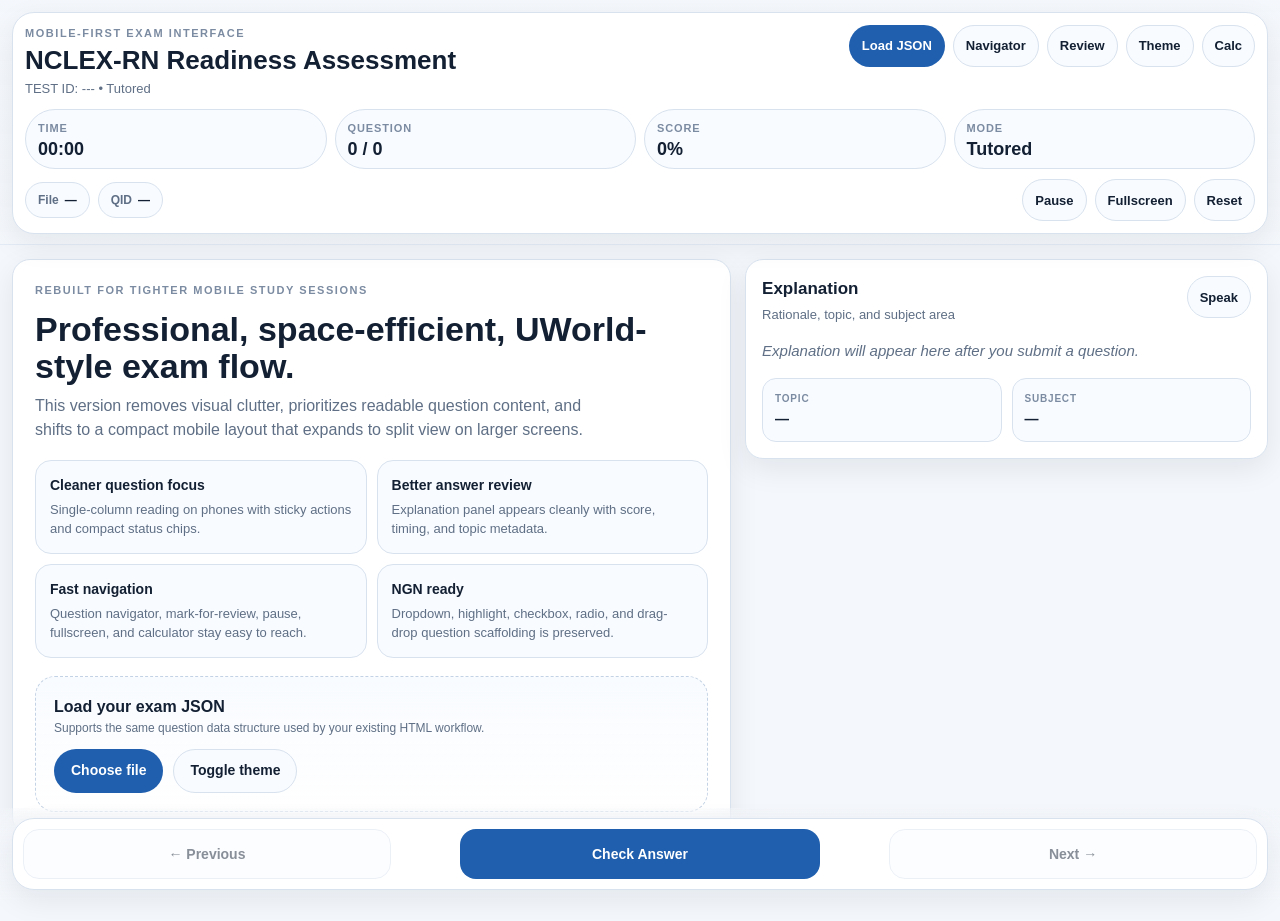
==== commit 8906b814: "Update index.html" ====
--- a/index.html
+++ b/index.html
@@ -1,4050 +1,2699 @@
 <!DOCTYPE html>
-<html>
+<html lang="en">
 <head>
-<meta charset="UTF-8">
-<meta name="viewport" content="width=device-width, initial-scale=1, viewport-fit=cover">
-<title> NCLEX-RN</title>
-
-<style>
-/* Prevent text selection and copying */
-* {
-  -webkit-user-select: none;
-  -moz-user-select: none;
-  -ms-user-select: none;
-  user-select: none;
-}
-
-/* Allow selection in input/textarea for user input */
-input, textarea, select {
-  -webkit-user-select: auto;
-  -moz-user-select: auto;
-  -ms-user-select: auto;
-  user-select: auto;
-}
-
-:where(*) {
-  -webkit-user-select: none;
-  user-select: none;
-}
-
-:where(input, textarea, select) {
-  -webkit-user-select: auto;
-  user-select: auto;
-}
-
-*{ box-sizing:border-box; }
-
-body{
-  margin:0;
-  font-family: Helvetica Neue, Arial,  sans-serif;
-  background:#eef3f8;
-  overflow:hidden;
-  transition: background-color 0.5s ease, color 0.5s ease;
-  line-height: 1.6;
-}
-
-:root{
-  --navy: #0067A9;       /* Darker Navy from top/bottom bars */
-  --navy-light: #7cafe8; /* Lighter Blue from Calculator/Question strip */
-  --google-blue: #0066CC;
-  --calc-red: #8b0000;
-  --calc-blue: #004080;
-  --glass: rgba(255, 255, 255, 0.8);
-  --bg-main: #eef3f8;
-  --bg-left: #ffffff;
-  --bg-right: #ffffff;
-  --text-main: #111111;
-  --border-color: #ffffff;
-}
-
-/* Night Mode Theme */
-body.night-mode {
-  --navy: #1a1a1a;
-  --navy-light: #161616;
-  --glass: rgba(30, 30, 50, 0.85);
-  --bg-main: #0a0a14;
-  --bg-left: #121212;
-  --bg-right: #0f0f0f;
-  --text-main: #e0e0e0;
-  --border-color: #2a2a2a;
-  background: var(--bg-main);
-}
-
-body.night-mode .topbar,
-body.night-mode .bottombar {
-  background: linear-gradient(180deg, #1d1d1d 0%, #141414 100%);
-  border-bottom-color: #2a2a2a;
-}
-
-body.night-mode .calc-strip {
-  background: linear-gradient(180deg, #1d1d1d 0%, #1a1a1a 100%);
-  border-bottom-color: #2a2a2a;
-  border-left-color: #2a2a2a;
-  border-right-color: #2a2a2a;
-}
-
-body.night-mode .left {
-  background: var(--bg-left);
-  box-shadow: inset 0 0 20px rgba(0, 0, 0, 0.5);
-}
-
-body.night-mode #rightPanel {
-  background: var(--bg-left) !important;
-  box-shadow: inset 0 0 20px rgba(0, 0, 0, 0.5);
-}
-
-body.night-mode .divider {
-  background: #666666;
-}
-
-body.night-mode .nav-link {
-  background-color: #1a1a1a;
-  color: #a0a0c0;
-  border-color: #2a2a2a;
-}
-
-body.night-mode .nav-link:hover {
-  background-color: #252525;
-}
-
-body.night-mode .nav-link.active {
-  background-color: #0f0f0f;
-  color: #e0e0e0;
-  border-color: #2a2a2a #2a2a2a #0f0f0f;
-}
-
-body.night-mode .tab-content {
-  background: #121212;
-  border-color: #2a2a2a;
-  color: #e0e0e0;
-}
-
-body.night-mode table th {
-  background-color: #ff6161;
-  color: #e0e0e0;
-}
-
-body.night-mode table td {
-  background: #121212;
-  border-color: #2a2a2a;
-  color: #c0c0c0;
-}
-
-body.night-mode .option:hover {
-  background: transparent;
-  transform: none;
-  box-shadow: none;
-}
-
-body.night-mode .option::before {
-  border-color: #4a4a4a;
-}
-
-body.night-mode .option.selected {
-  background: transparent !important;
-  box-shadow: none;
-}
-
-body.night-mode .option.selected::before {
-  background: #116FAA;
-  border-color: #116FAA;
-}
-
-body.night-mode .qtext,
-body.night-mode #question,
-body.night-mode #caseStudyContainer {
-  color: #e0e0e0;
-  padding: 10px;
-}
-
-/* Question Text Area - More Specific Styling */
-body.night-mode .qtext,
-body.night-mode #question {
-  background: transparent;
-  padding: 10px;
-  border-radius: 0;
-  border: none;
-  box-shadow: none;
-  line-height: 1.8;
-}
-
-body.night-mode #caseStudyContainer {
-  background: transparent;
-  border-bottom: none;
-  border: none;
-  border-radius: 0;
-  box-shadow: none;
-}
-
-/* Answer Options - Enhanced Styling */
-body.night-mode #questionResultBox {
-  background: #1a1a1a !important;
-  border: 1px solid #2a2a2a !important;
-  border-left: 8px solid #2a2a2a !important;
-  color: #e0e0e0;
-  box-shadow: 1px 1px 50px rgba(0, 0, 0, 0.5) !important;
-}
-
-body.night-mode #questionResultBox.correct-answer {
-  background: #1a1a1a !important;
-  border-left-color: #28a745 !important;
-}
-
-body.night-mode #questionResultBox.incorrect-answer {
-  background: #1a1a1a !important;
-  border-left-color: #dc3545 !important;
-}
-
-body.night-mode #questionResultBox.partial-answer {
-  background: #1a1a1a !important;
-  border-left-color: #ffa500 !important;
-}
-
-body.night-mode #questionResultBox .result-item b {
-  color: #ffffff;
-}
-
-body.night-mode #questionResultBox .result-item {
-  color: #e0e0e0;
-}
-
-body.night-mode #questionResultBox .result-item b {
-  color: #ffffff;
-}
-
-body.night-mode .ngn-select {
-  background: #1a1a1a;
-  color: #e0e0e0;
-  border-color: #3a3a3a;
-}
-
-body.night-mode .ngn-dropdown-select {
-  background: linear-gradient(to bottom, #1a1a1a 0%, #121212 100%);
-  color: #e0e0e0;
-  border-color: #3a3a3a;
-}
-
-body.night-mode .ngn-element-container {
-  background: linear-gradient(135deg, #1a1a1a 0%, #121212 100%);
-  border-color: #2a2a2a;
-}
-
-body.night-mode .ngn-interactive-table td {
-  background: #121212;
-  border-color: #2a2a2a;
-}
-
-body.night-mode .ngn-interactive-table tr:hover td {
-  background: #1a1a1a;
-}
-
-/* Night Mode - Separators */
-body.night-mode .strip-separator {
-  background: #3a3a3a;
-}
-
-body.night-mode .footer-separator {
-  background: #3a3a3a;
-}
-
-/* Night Mode - Option Checkbox */
-body.night-mode .option::before {
-  background: #2a2a2a;
-  border-color: #4a4a4a;
-}
-
-/* Night Mode - Slider Thumbs */
-body.night-mode .ngn-slider::-webkit-slider-thumb {
-  background: #3a3a3a;
-  border-color: #4a4a4a;
-}
-
-body.night-mode .ngn-slider::-moz-range-thumb {
-  background: #3a3a3a;
-  border-color: #4a4a4a;
-}
-
-/* Night Mode - Radio Button */
-body.night-mode .ngn-radio-option input[type="radio"]:checked::after {
-  background: #e0e0e0;
-}
-
-body.night-mode #calculator {
-  background: #1a1a1a;
-}
-
-body.night-mode #calc-header {
-  background: linear-gradient(180deg, #1a1a1a 0%, #0f0f0f 100%);
-  color: #e0e0e0;
-}
-
-body.night-mode #calc-display {
-  background: #0f0f0f;
-  color: #e0e0e0;
-}
-
-body.night-mode .calc-btn {
-  background: #2a2a2a;
-  color: #e0e0e0;
-}
-
-body.night-mode .calc-btn.op {
-  background: #8b0000;
-}
-
-body.night-mode .calc-btn.eq {
-  background: #004080;
-}
-
-/* Scrollbar Styling for Night Mode */
-body.night-mode ::-webkit-scrollbar {
-  width: 10px;
-}
-
-body.night-mode ::-webkit-scrollbar-track {
-  background: #1a1a1a;
-}
-
-body.night-mode ::-webkit-scrollbar-thumb {
-  background: #3a3a3a;
-  border-radius: 5px;
-}
-
-body.night-mode ::-webkit-scrollbar-thumb:hover {
-  background: #4a4a4a;
-}
-
-body.night-mode #calc-display {
-  background: #0f0f0f;
-  color: #e0e0e0;
-}
-
-body.night-mode .calc-btn {
-  background: #2a2a2a;
-  color: #e0e0e0;
-}
-
-body.night-mode .calc-btn.op {
-  background: #8b0000;
-}
-
-body.night-mode .calc-btn.eq {
-  background: #004080;
-}
-
-body.night-mode #aiModal {
-  background: rgba(20, 20, 35, 0.9);
-}
-
-body.night-mode .ai-header {
-  background: linear-gradient(180deg, #1a1a1a 0%, #0f0f0f 100%);
-}
-
-/* Night Mode Toggle in Calc Strip */
-.night-toggle-strip {
-  cursor: pointer;
-  font-size: 16px;
-  opacity: 0.9;
-  transition: opacity 0.3s ease;
-}
-
-.night-toggle-strip:hover {
-  opacity: 0.7;
-}
-
-body.night-mode .night-toggle-strip .modeEmojiStrip {
-  filter: grayscale(1) brightness(1.5);
-}
-
-
-/* TOP BAR */
-.topbar{
-  height:68px;
-  background:var(--navy);
-  color:white;
-  padding:0 14px;
-  display:grid;
-  grid-template-columns:minmax(260px, 1fr) auto minmax(260px, 1fr);
-  align-items:center;
-  border-bottom:2px solid white;
-  transition: background-color 0.5s ease, color 0.5s ease;
-}
-.top-left{
-  display:flex;
-  align-items:center;
-  gap:8px;
-  min-width:0;
-  font-size:15px;
-  font-weight:800;
-  white-space:nowrap;
-}
-.top-left-title{
-  display:flex;
-  align-items:center;
-  gap:4px;
-  min-width:0;
-  font-weight:700;
-}
-.top-left-badge{
-  display:none;
-}
-
-/* METALLIC GLARE EFFECT */
-@keyframes metalGlare {
-  0% {
-    color: white;
-    text-shadow: 0 0 5px rgba(255, 255, 255, 0.3);
-  }
-  25% {
-    color: #FFD700;
-    text-shadow: 0 0 15px rgba(255, 255, 0, 0.8),
-                 0 0 30px rgba(255, 255, 0, 0.6);
-  }
-  50% {
-    color: white;
-    text-shadow: 0 0 20px rgba(255, 255, 255, 0.9),
-                 0 0 80px rgba(255, 255, 255, 0.7);
-  }
-  75% {
-    color: #FFD700;
-    text-shadow: 0 0 150px rgba(255, 255, 0, 0.8),
-                 0 0 300px rgba(255, 255, 0, 0.6);
-  }
-  100% {
-    color: white;
-    text-shadow: 0 0 5px rgba(255, 255, 255, 0.3);
-  }
-}
-.top-left.glare-active {
-  animation: metalGlare 6s ease-in-out infinite;
-}
-
-/* GLARING YELLOW-RED EFFECT */
-@keyframes glarYellowRed {
-  0% {
-    color: inherit;
-    text-shadow: 0 0 2px rgba(255, 255, 0, 0.3);
-  }
-  25% {
-    color: #FFD700;
-    text-shadow: 0 0 10px rgba(255, 255, 0, 0.8),
-                 0 0 20px rgba(255, 215, 0, 0.6),
-                 inset 0 0 8px rgba(255, 255, 0, 0.4);
-  }
-  50% {
-    color: #FFA500;
-    text-shadow: 0 0 15px rgba(255, 165, 0, 0.8),
-                 0 0 25px rgba(255, 140, 0, 0.6),
-                 inset 0 0 10px rgba(255, 140, 0, 0.4);
-  }
-  75% {
-    color: #f8a98c;
-    text-shadow: 0 0 15px rgba(255, 69, 0, 0.8),
-                 0 0 25px rgba(255, 114, 142, 0.644),
-                 inset 0 0 10px rgb(255, 112, 112);
-  }
-  100% {
-    color: inherit;
-    text-shadow: 0 0 2px rgba(255, 94, 94, 0.555);
-  }
-}
-
-.pbx-glare {
-  animation: glarYellowRed 3s ease-in-out infinite;
-  font-weight: bold;
-  display: inline-block;
-}
-.top-center{
-  position:static;
-  left:auto;
-  transform:none;
-  justify-self:center;
-  text-align:center;
-  color:white;
-  font-weight:700;
-  line-height:1.2;
-}
-.top-center .meta-line{
-  font-size:15px;
-  font-weight:700;
-  cursor:pointer;
-}
-.top-center .qid-line{
-  font-size:14px;
-  margin-top:4px;
-  font-weight:700;
-}
-
-#typewriter {
-  display:none;
-}
-.cursor-blink { animation: blink 0.7s infinite; }
-@keyframes blink { 50% { border-color: transparent; } }
-
-.top-right{
-  justify-self:end;
-  display:flex;
-  flex-direction:column;
-  align-items:flex-end;
-  gap:5px;
-}
-.status-row{
-  display:flex;
-  align-items:center;
-  gap:8px;
-  font-size:15px;
-  line-height:0.8;
-  color:white;
-  cursor:pointer;
-  padding:1px 0;
-  border:none;
-  font-weight:700;
-  transition: color 0.2s ease;
-}
-.status-label{
-  min-width:72px;
-  text-align:right;
-  font-weight:700;
-}
-.status-icon{
-  display:none;
-}
-.status-value{
-  font-weight:700;
-  white-space:nowrap;
-}
-.status-row:hover{
-  color:#ffe45c;
-}
-
-/* Calc strip removed to keep only dark blue top tab */
-
-/* --- CASE STUDY TABS STYLING --- */
-#caseStudyContainer {
-  margin-bottom: 20px;
-  border-bottom: 4px solid #eef3f8;
-  padding: 15px 15px 15px 15px;
-  display: none;
-  font-size: 16px;
-  line-height: 1.8;
-  color: #333;
-  font-weight: 500;
-}
-.nav-tabs {
-  display: flex;
-  flex-wrap: wrap;
-  padding-left: 0;
-  margin-bottom: 0;
-  list-style: none;
-  border-bottom: 1px solid #dee2e6;
-}
-.nav-item { margin-bottom: -1px; }
-.nav-link {
-  display: block;
-  padding: 8px 16px;
-  border: 1px solid transparent;
-  border-top-left-radius: 4px;
-  border-top-right-radius: 4px;
-  text-decoration: none;
-  color: var(--navy);
-  background-color: #f8f9fa;
-  cursor: pointer;
-  font-size: 13px;
-  font-weight: bold;
-  margin-right: 2px;
-}
-.nav-link:hover { border-color: #e9ecef #e9ecef #dee2e6; }
-.nav-link.active {
-  color: #495057;
-  background-color: #fff;
-  border-color: #dee2e6 #dee2e6 #fff;
-}
-.tab-content { padding: 15px; border: 1px solid #dee2e6; border-top: none; font-size: 16px; line-height: 1.8; }
-.tab-pane { display: none; }
-.tab-pane.active { display: block; animation: fadeIn 0.3s; }
-@keyframes fadeIn { from { opacity:0; } to { opacity:1; } }
-
-/* --- NGN ELEMENT STYLING --- */
-table { border-collapse: collapse; width: 100%; font-size: 13px; margin: 10px 0; }
-th, td { border: 1px solid #dee2e6; padding: 8px; text-align: left; }
-th { background-color: #f1f3f5; }
-select.ngn-select {
-    padding: 5px; border: 1px solid var(--navy); border-radius: 4px; background: #eef; font-weight: bold; max-width: 100%;
-}
-
-/* MAIN LAYOUT */
-.main{
-  height:calc(100vh - 76px - 40px - 40px);
-  display:grid;
-  grid-template-columns:1fr 0 0;
-}
-
-.left, #rightPanel{
-  overflow-y:auto;
-  overflow-x:hidden;
-  padding:24px;
-  padding-bottom: 60px;
-  transition: background-color 0.5s ease, color 0.5s ease;
-}
-.left{ background:white; }
-#rightPanel{ background:white !important; }
-
-/* VERTICAL DIVIDER - SIMPLE GREY LINE */
-.divider {
-  height: 100%;
-  width: 1px;
-  background: #888888;
-  user-select: none;
-  pointer-events: none;
-  transition: background 0.5s ease;
-  display: none;
-}
-
-#rightPanel {
-  display: none;
-}
-
-/* Show divider and right when question is submitted */
-.main.show-result {
-  grid-template-columns: 1fr 1px 1fr;
-}
-
-.main.show-result .divider,
-.main.show-result #rightPanel {
-  display: block;
-}
-
-.left img, #rightPanel img {
-    max-width: 100%;
-    height: auto;
-    display: block;
-    margin: 15px 0;
-}
-
-/* BLUE TEXT STYLING */
-.blue-search {
-  color: var(--google-blue);
-  text-decoration: underline;
-  cursor: pointer;
-  font-weight: 600;
-}
-
-body.night-mode .blue-search {
-  color: #6fa8dc;
-}
-
-/* Explanation text in night mode */
-body.night-mode #explanation {
-  color: #e0e0e0;
-}
-
-/* Explanation metadata (Topic, Subject with NCSBN) */
-.exp-meta {
-  margin-top: 20px;
-  padding-top: 15px;
-  border-top: 1px solid #dee2e6;
-}
-
-.exp-topic {
-  margin-bottom: 8px;
-  font-size: 16px;
-  color: #242424;
-}
-
-.exp-subject {
-  margin-bottom: 8px;
-  font-size: 14px;
-  color: #888;
-}
-
-body.night-mode .exp-topic {
-  color: #888;
-}
-
-body.night-mode .exp-subject {
-  color: #666;
-}
-
-/* Hide subject and topic from result box (now shown in explanation) */
-#ind-subject, #ind-topic {
-  display: none;
-}
-
-#questionResultBox .result-item:has(#ind-subject),
-#questionResultBox .result-item:has(#ind-topic) {
-  display: none;
-}
-
-/* OPTIONS */
-.option {
-    border: none !important;
-    padding: 10px 5px 10px 50px;
-    margin-bottom: 8px;
-    cursor: default;
-    position: relative;
-    background: transparent !important;
-    transition: none;
-    color: #000000;
-    box-shadow: none !important;
-    border-radius: 0 !important;
-    line-height: 1.3;
-}
-
-body.night-mode .option {
-  background: transparent !important;
-  color: #e0e0e0;
-  box-shadow: none !important;
-  border-radius: 0 !important;
-  padding: 10px 5px 10px 50px;
-  margin-bottom: 8px;
-  line-height: 1.5;
-}
-
-.option::before {
-  content: "";
-  width: 22px;
-  height: 22px;
-  border: 2px solid #ffffff;
-  border-radius: 4px;
-  position: absolute;
-  left: 22px;
-  top: 50%;
-  transform: translateY(-50%);
-  background: #ffffff;
-  box-shadow: inset 0 0 0 1px #41414154;
-}
-
-body.night-mode .option::before {
-  border-color: #41414154;
-  background: #41414154;
-  box-shadow: inset 0 0 0 2px #ffffff;
-}
-
-.option.selected::before {
-  background: #92c5ff;
-  border-color: #ffffff;
-  box-shadow: inset 0 0 0 1px #41414154, inset 0 0 0 4px #ffffff;
-}
-
-body.night-mode .option.selected::before {
-    background: #304961;
-    border-color: #000000a4;
-    box-shadow: inset 0 0 0 1px #ffffff, inset 0 0 0 4px #1a1a2e;
-}
-.option.correct { background: transparent !important; color: #333; }
-.option.wrong { background: transparent !important; color: #333; }
-
-body.night-mode .option.correct { background: transparent !important; color: #e0e0e0; }
-body.night-mode .option.wrong { background: transparent !important; color: #e0e0e0; }
-
-/* CORRECT/WRONG INDICATORS - Using ::after to avoid conflict with checkbox */
-.option.correct::after {
-  content: "✓";
-  position: absolute;
-  left: 0px;
-  top: 50%;
-  transform: translateY(-50%) scaleX(1.1); /* stretch horizontally */
-  transform-origin: center;
-  width: 25px;
-  line-height: 1;
-  text-align: center;
-  font-size: 27px;
-  color: #1bad22;
-}
-
-.option.wrong::after {
-  content: "×";
-  position: absolute;
-  left: 0px;
-  top: 50%;
-  transform: translateY(-50%);
-  width: 20px;
-  line-height: 1;
-  text-align: center;
-  font-size: 35px;
-  color: #ff2828;
-}
-
-/* INDIVIDUAL QUESTION RESULT BOX (FROM IMAGE) */
-#questionResultBox {
-  display: none;
-  background: #ffffff;
-  border: 1px solid #ffffff;
-  border-left: 8px solid #ffffff;
-  margin-top: 20px;
-  padding: 4px;
-  font-size: 16px;
-  color: #000000;
-  box-shadow: 1px 1px 7px rgba(0, 0, 0, 0.315);
-
-}
-
-.result-flex {
-  display: flex;
-  justify-content: space-around;
-  align-items: center;
-  text-align: center;
-}
-
-.result-item b {
-  display: block;
-  font-size: 16px;
-  color: #000000;
-}
-
-body.night-mode .result-item b {
-  color: #ffffff !important;
-}
-
-body.night-mode .result-item {
-  color: #ffffff !important;
-}
-
-#questionResultBox.correct-answer {
-  background: #ffffff !important;
-  border-left-color: #0b6e10 !important;
-}
-
-#questionResultBox.incorrect-answer {
-  background: #ffffff !important;
-  border-left-color: #c91818 !important;
-}
-
-#questionResultBox.partial-answer {
-  background: #ffffff !important;
-  border-left-color: oklch(72.408% 0.14758 86.617) !important;
-}
-
-.result-flex {
-  display: grid !important;
-  grid-template-columns: repeat(3, 1fr) !important;
-  gap: 5px !important;
-  align-items: center !important;
-  text-align: center !important;
-}
-
-.result-item {
-  padding: 8px !important;
-}
-
-.result-item b {
-  margin-bottom: 4px !important;
-}
-
-/* IN-APP AI POPUP (MODAL) */
-#aiModal {
-  position: fixed;
-  top: 60px;
-  right: -550px; /* Hidden by default */
-  width: 500px;
-  height: 80%;
-  background: var(--glass);
-  backdrop-filter: blur(20px);
-  border-radius: 15px 0 0 15px;
-  box-shadow: -10px 0 30px rgba(0,0,0,0.2);
-  z-index: 20000;
-  transition: right 0.5s cubic-bezier(0.175, 0.885, 0.32, 1.275);
-  display: flex;
-  flex-direction: column;
-  border: 1px solid rgba(255,255,255,0.3);
-}
-
-#aiModal.active { right: 0; }
-
-.ai-header {
-  padding: 15px;
-  background: var(--navy);
-  color: white;
-  display: flex;
-  justify-content: space-between;
-  border-radius: 15px 0 0 0;
-  font-weight: bold;
-}
-
-.ai-body { flex: 1; position: relative; }
-.ai-body iframe { width: 100%; height: 100%; border: none; }
-
-.ai-loader {
-  position: absolute;
-  top: 50%; left: 50%;
-  transform: translate(-50%, -50%);
-  display: none;
-  text-align: center;
-}
-
-.spinner {
-  border: 4px solid rgba(255,255,255,0.3);
-  border-top: 4px solid var(--navy);
-  border-radius: 50%;
-  width: 40px; height: 40px;
-  animation: spin 1s linear infinite;
-  margin-bottom: 10px;
-}
-@keyframes spin { 100% { transform: rotate(360deg); } }
-
-
-/* BOTTOM BAR removed for mobile optimization */
-
-/* CALCULATOR */
-#calculator {
-  position: fixed;
-  top: 120px;
-  left: 88px;
-  width: 244px;
-  display: none;
-  z-index: 10000;
-  padding: 10px 10px 14px;
-  background: linear-gradient(180deg, #2a63c6 0%, #2359b7 54%, #1e4ea5 100%);
-  border: 2px solid #163f8f;
-  border-radius: 8px 8px 18px 18px;
-  box-shadow:
-    0 16px 28px rgba(18, 33, 76, 0.32),
-    inset 0 1px 0 rgba(255,255,255,0.22),
-    inset 0 -2px 0 rgba(8, 25, 67, 0.32);
-  user-select: none;
-}
-#calculator::before {
-  content: "";
-  position: absolute;
-  inset: 0;
-  border-radius: inherit;
-  background:
-    linear-gradient(90deg, rgba(255,255,255,0.06) 0, rgba(255,255,255,0.06) 1px, transparent 1px, transparent 9px),
-    linear-gradient(0deg, rgba(0,0,0,0.04) 0, rgba(0,0,0,0.04) 1px, transparent 1px, transparent 9px);
-  opacity: 0.15;
-  pointer-events: none;
-}
-#calc-header {
-  position: absolute;
-  top: 0;
-  left: 0;
-  right: 0;
-  height: 136px;
-  cursor: move;
-  background: transparent;
-  z-index: 1;
-}
-#calc-close {
-  position: absolute;
-  top: -10px;
-  right: -10px;
-  width: 24px;
-  height: 24px;
-  border: none;
-  border-radius: 999px;
-  background: rgba(8, 23, 63, 0.92);
-  color: #fff;
-  font-size: 16px;
-  line-height: 1;
-  display: grid;
-  place-items: center;
-  cursor: pointer;
-  box-shadow: 0 6px 12px rgba(0,0,0,0.25);
-  opacity: 0;
-  transition: opacity 0.2s ease, transform 0.2s ease;
-  z-index: 4;
-}
-#calculator:hover #calc-close {
-  opacity: 1;
-}
-#calc-close:hover {
-  transform: scale(1.08);
-}
-.ti-face {
-  position: relative;
-  z-index: 2;
-}
-.ti-display-wrap {
-  margin-bottom: 10px;
-}
-#calc-display {
-  width: 100%;
-  height: 44px;
-  display: block;
-  border: none;
-  outline: none;
-  padding: 4px 8px;
-  border-radius: 3px;
-  background: linear-gradient(180deg, #d7d8cd 0%, #c2c7b5 100%);
-  box-shadow:
-    inset 0 0 0 2px #6e745f,
-    inset 0 2px 3px rgba(0,0,0,0.22);
-  color: #1c2018;
-  font-family: "Courier New", monospace;
-  font-size: 34px;
-  font-weight: 700;
-  letter-spacing: 1px;
-  text-align: right;
-  pointer-events: none;
-}
-.ti-brand-row {
-  display: flex;
-  justify-content: space-between;
-  align-items: baseline;
-  margin-bottom: 8px;
-  color: #f4f7ff;
-  text-shadow: 0 1px 0 rgba(0,0,0,0.2);
-}
-.ti-brand-small {
-  font-size: 11px;
-  letter-spacing: 0.25px;
-}
-.ti-brand-big {
-  font-size: 16px;
-  font-weight: 700;
-  letter-spacing: 0.4px;
-}
-.ti-upper-lower {
-  display: flex;
-  align-items: center;
-  gap: 12px;
-  margin-bottom: 10px;
-  padding-bottom: 8px;
-  border-bottom: 1px solid rgba(10, 26, 70, 0.42);
-}
-.ti-solar {
-  width: 98px;
-  height: 28px;
-  display: grid;
-  grid-template-columns: repeat(5, 1fr);
-  gap: 2px;
-  padding: 2px;
-  border-radius: 2px;
-  background: linear-gradient(180deg, #0f1f46 0%, #091633 100%);
-  border: 1px solid rgba(5, 14, 36, 0.95);
-  box-shadow: inset 0 1px 0 rgba(255,255,255,0.06);
-}
-.ti-solar span {
-  display: block;
-  border-radius: 1px;
-  background: linear-gradient(180deg, #101524 0%, #05080f 100%);
-  box-shadow: inset 1px 0 0 rgba(255,255,255,0.06);
-}
-.ti-upper-spacer {
-  flex: 1;
-  height: 28px;
-}
-.calc-grid {
-  display: grid;
-  grid-template-columns: repeat(4, 1fr);
-  gap: 8px;
-}
-.calc-btn {
-  position: relative;
-  height: 39px;
-  border: 1px solid #102554;
-  border-radius: 5px;
-  font-family: Arial, Helvetica, sans-serif;
-  font-size: 21px;
-  font-weight: 700;
-  line-height: 1;
-  cursor: pointer;
-  box-shadow:
-    0 2px 0 #102554,
-    inset 0 1px 0 rgba(255,255,255,0.55);
-  transition: transform 0.04s ease, box-shadow 0.04s ease;
-}
-.calc-btn:active {
-  transform: translateY(2px);
-  box-shadow:
-    0 0 0 #102554,
-    inset 0 1px 0 rgba(255,255,255,0.4);
-}
-.calc-btn-red {
-  color: #fff;
-  background:
-    radial-gradient(circle at 1px 1px, rgba(255,255,255,0.18) 0 1px, transparent 1.2px) 0 0/6px 6px,
-    linear-gradient(180deg, #d72543 0%, #be1430 100%);
-}
-.calc-btn-white {
-  color: #101726;
-  background:
-    linear-gradient(180deg, rgba(255,255,255,0.42), rgba(255,255,255,0)) 0 0/100% 10px no-repeat,
-    repeating-linear-gradient(180deg, rgba(0,0,0,0.02) 0 2px, rgba(255,255,255,0.05) 2px 4px),
-    linear-gradient(180deg, #fcfdff 0%, #eef1f6 100%);
-}
-.calc-btn-small {
-  font-size: 14px;
-  letter-spacing: 0.2px;
-}
-.calc-btn-op {
-  font-size: 26px;
-}
-.calc-btn-equals {
-  grid-row: span 2;
-  height: auto;
-  min-height: 86px;
-  font-size: 30px;
-}
-.calc-btn-on {
-  font-size: 12px;
-}
-body.night-mode #calculator {
-  background: linear-gradient(180deg, #2a63c6 0%, #2359b7 54%, #1e4ea5 100%);
-  border-color: #163f8f;
-}
-body.night-mode #calc-display {
-  background: linear-gradient(180deg, #d7d8cd 0%, #c2c7b5 100%);
-  color: #1c2018;
-}
-body.night-mode .calc-btn,
-body.night-mode .calc-btn-red,
-body.night-mode .calc-btn-white {
-  color: inherit;
-}
-body.night-mode .calc-btn-red {
-  color: #fff;
-}
-body.night-mode .calc-btn-white {
-  color: #101726;
-}
-
-/* SLIDER & DROPDOWN STYLES FOR questionTypeId: 3 */
-.ngn-slider-container {
-  display: inline-block;
-  position: relative;
-  margin: 5px 0;
-  vertical-align: middle;
-}
-
-.ngn-slider {
-  -webkit-appearance: none;
-  appearance: none;
-  width: 200px;
-  height: 8px;
-  border-radius: 4px;
-  background: linear-gradient(to right, #e0e0e0 0%, #e0e0e0 100%);
-  outline: none;
-  transition: all 0.3s ease;
-  cursor: pointer;
-  border: 1px solid #ccc;
-}
-
-.ngn-slider:hover {
-  background: linear-gradient(to right, #d0d0d0 0%, #d0d0d0 100%);
-  box-shadow: 0 2px 4px rgba(0,0,0,0.2);
-}
-
-.ngn-slider.selected {
-  background: linear-gradient(to right, var(--navy) 0%, var(--navy-light) 100%);
-  border-color: var(--navy);
-}
-
-.ngn-slider::-webkit-slider-thumb {
-  -webkit-appearance: none;
-  appearance: none;
-  width: 20px;
-  height: 20px;
-  border-radius: 50%;
-  background: white;
-  border: 2px solid var(--navy);
-  cursor: pointer;
-  box-shadow: 0 2px 4px rgba(0,0,0,0.2);
-  transition: all 0.2s ease;
-}
-
-.ngn-slider::-webkit-slider-thumb:hover {
-  transform: scale(1.1);
-  background: var(--navy);
-}
-
-.ngn-slider::-moz-range-thumb {
-  width: 20px;
-  height: 20px;
-  border-radius: 50%;
-  background: white;
-  border: 2px solid var(--navy);
-  cursor: pointer;
-  box-shadow: 0 2px 4px rgba(0,0,0,0.2);
-}
-
-.ngn-slider-value {
-  display: inline-block;
-  min-width: 80px;
-  padding: 4px 10px;
-  background: var(--navy);
-  color: white;
-  border-radius: 4px;
-  font-weight: bold;
-  font-size: 13px;
-  margin-left: 10px;
-  vertical-align: middle;
-  text-align: center;
-}
-
-.ngn-dropdown {
-  position: relative;
-  display: inline-block;
-  vertical-align: middle;
-  margin: 5px 0;
-}
-
-.ngn-dropdown-select {
-  appearance: none;
-  -webkit-appearance: none;
-  -moz-appearance: none;
-  min-width: 180px;
-  padding: 10px 35px 10px 12px;
-  font-size: 14px;
-  font-weight: 500;
-  color: #333;
-  background: linear-gradient(to bottom, #fff 0%, #f8f9fa 100%);
-  border: 2px solid var(--navy);
-  border-radius: 8px;
-  cursor: pointer;
-  transition: all 0.3s ease;
-  box-shadow: 0 2px 4px rgba(0,0,0,0.1);
-}
-
-.ngn-dropdown-select:hover {
-  border-color: var(--navy-light);
-  box-shadow: 0 4px 8px rgba(0,0,0,0.15);
-}
-
-.ngn-dropdown-select:focus {
-  outline: none;
-  border-color: var(--google-blue);
-  box-shadow: 0 0 0 3px rgba(26, 115, 232, 0.2);
-}
-
-.ngn-dropdown-select.correct {
-  background: linear-gradient(to bottom, #d4edda 0%, #c3e6cb 100%);
-  border-color: #28a745;
-  color: #155724;
-}
-
-.ngn-dropdown-select.wrong {
-  background: linear-gradient(to bottom, #f8d7da 0%, #f5c6cb 100%);
-  border-color: #dc3545;
-  color: #721c24;
-}
-
-.ngn-dropdown::after {
-  content: "▼";
-  font-size: 10px;
-  color: var(--navy);
-  position: absolute;
-  right: 12px;
-  top: 50%;
-  transform: translateY(-50%);
-  pointer-events: none;
-}
-
-.ngn-element-container {
-  display: inline-block;
-  margin: 8px 15px 8px 0;
-  padding: 12px 15px;
-  background: linear-gradient(135deg, #fff 0%, #f8f9fa 100%);
-  border: 2px solid #e9ecef;
-  border-radius: 10px;
-  transition: all 0.3s ease;
-  box-shadow: 0 2px 4px rgba(0,0,0,0.05);
-}
-
-.ngn-element-container:hover {
-  border-color: var(--navy-light);
-  box-shadow: 0 4px 8px rgba(0,0,0,0.1);
-}
-
-.ngn-element-label {
-  display: block;
-  font-size: 12px;
-  color: var(--navy);
-  font-weight: bold;
-  margin-bottom: 8px;
-  text-transform: uppercase;
-  letter-spacing: 0.5px;
-}
-
-.ngn-interactive-table {
-  width: 100%;
-  border-collapse: separate;
-  border-spacing: 0 8px;
-  margin: 15px 0;
-}
-
-.ngn-interactive-table th {
-  background: var(--navy);
-  color: white;
-  padding: 12px 15px;
-  text-align: left;
-  font-weight: 600;
-  font-size: 13px;
-}
-
-.ngn-interactive-table th:first-child {
-  border-radius: 8px 0 0 0;
-}
-
-.ngn-interactive-table th:last-child {
-  border-radius: 0 8px 0 0;
-}
-
-.ngn-interactive-table td {
-  background: white;
-  padding: 12px 15px;
-  border: 1px solid #dee2e6;
-  transition: all 0.3s ease;
-}
-
-.ngn-interactive-table td:first-child {
-  border-radius: 8px 0 0 8px;
-  border-left: 3px solid var(--navy);
-  font-weight: 500;
-}
-
-.ngn-interactive-table td:last-child {
-  border-radius: 0 8px 8px 0;
-}
-
-.ngn-interactive-table tr:hover td {
-  background: #f8f9fa;
-  box-shadow: 0 2px 4px rgba(0,0,0,0.1);
-}
-
-.ngn-radio-group {
-  display: flex;
-  gap: 20px;
-  align-items: center;
-}
-
-.ngn-radio-option {
-  display: flex;
-  align-items: center;
-  gap: 8px;
-  cursor: pointer;
-  padding: 8px 12px;
-  border-radius: 6px;
-  transition: all 0.3s ease;
-}
-
-.ngn-radio-option:hover {
-  background: rgba(0, 91, 150, 0.1);
-}
-
-.ngn-radio-option input[type="radio"] {
-  appearance: none;
-  -webkit-appearance: none;
-  width: 18px;
-  height: 18px;
-  border: 2px solid var(--navy);
-  border-radius: 50%;
-  cursor: pointer;
-  transition: all 0.3s ease;
-  position: relative;
-}
-
-.ngn-radio-option input[type="radio"]:checked {
-  background: var(--navy);
-}
-
-.ngn-radio-option input[type="radio"]:checked::after {
-  content: "";
-  position: absolute;
-  top: 50%;
-  left: 50%;
-  transform: translate(-50%, -50%);
-  width: 6px;
-  height: 6px;
-  background: white;
-  border-radius: 50%;
-}
-
-.ngn-radio-option.correct {
-  color: #28a745;
-  font-weight: 600;
-}
-
-.ngn-radio-option.wrong {
-  color: #dc3545;
-  font-weight: 600;
-}
-
-.ngn-checkbox-group {
-  display: flex;
-  flex-wrap: wrap;
-  gap: 15px;
-  align-items: center;
-}
-
-.ngn-checkbox-option {
-  display: flex;
-  align-items: center;
-  gap: 8px;
-  cursor: pointer;
-  padding: 8px 12px;
-  border-radius: 6px;
-  transition: all 0.3s ease;
-}
-
-.ngn-checkbox-option:hover {
-  background: rgba(0, 91, 150, 0.1);
-}
-
-.ngn-checkbox-option input[type="checkbox"] {
-  appearance: none;
-  -webkit-appearance: none;
-  width: 18px;
-  height: 18px;
-  border: 2px solid var(--navy);
-  border-radius: 4px;
-  cursor: pointer;
-  transition: all 0.3s ease;
-  position: relative;
-}
-
-.ngn-checkbox-option input[type="checkbox"]:checked {
-  background: var(--navy);
-}
-
-.ngn-checkbox-option input[type="checkbox"]:checked::after {
-  content: "✓";
-  position: absolute;
-  top: 50%;
-  left: 50%;
-  transform: translate(-50%, -50%);
-  color: white;
-  font-size: 12px;
-  font-weight: bold;
-}
-
-.ngn-option-item {
-  padding: 15px;
-  margin: 8px 0;
-  background: linear-gradient(135deg, #fff 0%, #f8f9fa 100%);
-  border: 2px solid #e9ecef;
-  border-radius: 10px;
-  cursor: pointer;
-  transition: all 0.3s ease;
-  display: flex;
-  align-items: center;
-  gap: 15px;
-}
-
-.ngn-option-item:hover {
-  border-color: var(--navy-light);
-  transform: translateX(5px);
-  box-shadow: 0 4px 8px rgba(0,0,0,0.1);
-}
-
-.ngn-option-item.selected {
-  border-color: var(--navy);
-  background: linear-gradient(135deg, #e8f4fc 0%, #d4e8f7 100%);
-}
-
-.ngn-option-item.correct {
-  border-color: #28a745;
-  background: linear-gradient(135deg, #d4edda 0%, #c3e6cb 100%);
-}
-
-.ngn-option-item.wrong {
-  border-color: #dc3545;
-  background: linear-gradient(135deg, #f8d7da 0%, #f5c6cb 100%);
-}
-
-.ngn-drag-item {
-  padding: 12px 20px;
-  margin: 8px 0;
-  background: linear-gradient(135deg, #fff 0%, #f8f9fa 100%);
-  border: 2px solid var(--navy);
-  border-radius: 8px;
-  cursor: grab;
-  font-weight: 500;
-  transition: all 0.3s ease;
-  display: inline-block;
-}
-
-.ngn-drag-item:active {
-  cursor: grabbing;
-  transform: scale(1.02);
-}
-
-.ngn-drop-zone {
-  min-height: 60px;
-  padding: 15px;
-  border: 2px dashed var(--navy-light);
-  border-radius: 8px;
-  background: rgba(0, 91, 150, 0.05);
-  margin: 15px 0;
-  transition: all 0.3s ease;
-}
-
-.ngn-drop-zone.drag-over {
-  border-color: var(--navy);
-  background: rgba(0, 91, 150, 0.1);
-}
-
-.ngn-highlight-text {
-  padding: 2px 8px;
-  border-radius: 4px;
-  cursor: pointer;
-  transition: all 0.3s ease;
-  border: 2px solid transparent;
-}
-
-.ngn-highlight-text:hover {
-  background: rgba(0, 91, 150, 0.1);
-  border-color: var(--navy-light);
-}
-
-.ngn-highlight-text.selected {
-  background: rgba(0, 91, 150, 0.2);
-  border-color: var(--navy);
-}
-
-.ngn-highlight-text.correct {
-  background: rgba(40, 167, 69, 0.2);
-  border-color: #28a745;
-}
-
-.ngn-highlight-text.wrong {
-  background: rgba(220, 53, 69, 0.2);
-  border-color: #dc3545;
-}
-
-.ngn-result-feedback {
-  padding: 12px 20px;
-  margin: 10px 0;
-  border-radius: 8px;
-  font-weight: 500;
-  text-align: center;
-  animation: slideIn 0.3s ease;
-}
-
-@keyframes slideIn {
-  from {
-    opacity: 0;
-    transform: translateY(-10px);
-  }
-  to {
-    opacity: 1;
-    transform: translateY(0);
-  }
-}
-
-.ngn-result-feedback.correct {
-  background: linear-gradient(135deg, #d4edda 0%, #c3e6cb 100%);
-  color: #155724;
-  border: 1px solid #c3e6cb;
-}
-
-.ngn-result-feedback.wrong {
-  background: linear-gradient(135deg, #f8d7da 0%, #f5c6cb 100%);
-  color: #721c24;
-  border: 1px solid #f5c6cb;
-}
-
-.ngn-submit-btn {
-  background: linear-gradient(135deg, var(--navy) 0%, var(--navy-light) 100%);
-  color: white;
-  border: none;
-  padding: 12px 30px;
-  font-size: 14px;
-  font-weight: bold;
-  border-radius: 8px;
-  cursor: pointer;
-  transition: all 0.3s ease;
-  margin: 15px 0;
-  box-shadow: 0 4px 6px rgba(0,0,0,0.2);
-}
-
-.ngn-submit-btn:hover {
-  transform: translateY(-2px);
-  box-shadow: 0 6px 12px rgba(0,0,0,0.3);
-}
-
-.ngn-submit-btn:active {
-  transform: translateY(0);
-}
-
-.ngn-submit-btn:disabled {
-  background: #6c757d;
-  cursor: not-allowed;
-  transform: none;
-}
-
-/* ---------- SPEAKER ICON FOR EXPLANATION ---------- */
-.speaker-icon {
-  cursor: pointer;
-  margin-left: 8px;
-  font-size: 1.2em;
-  display: inline-block;
-  vertical-align: middle;
-  transition: opacity 0.2s;
-}
-.speaker-icon:hover {
-  opacity: 0.7;
-}
-
-
-/* ===== Mobile responsiveness patch ===== */
-html{
-  -webkit-text-size-adjust:100%;
-  text-size-adjust:100%;
-}
-
-img, iframe, video, canvas, svg {
-  max-width: 100%;
-}
-
-@media (max-width: 900px) {
-  body{
-    overflow:auto;
-    min-height:100dvh;
-  }
-
-  .topbar{
-    height:auto;
-    min-height:68px;
-    padding:10px 12px;
-    grid-template-columns:1fr;
-    gap:10px;
-    align-items:start;
-  }
-
-  .top-left,
-  .top-center,
-  .top-right{
-    justify-self:stretch;
-    min-width:0;
-  }
-
-  .top-left{
-    gap:10px;
-    align-items:flex-start;
-    white-space:normal;
-  }
-
-  .top-left-title{
-    white-space:normal;
-    line-height:1.15;
-    font-size:18px;
-  }
-
-  .top-center{
-    text-align:left;
-  }
-
-  .top-center .meta-line,
-  .top-center .qid-line{
-    font-size:14px;
-  }
-
-  .top-right{
-    width:100%;
-    display:grid;
-    grid-template-columns:repeat(3, minmax(0, 1fr));
-    gap:8px;
-    align-items:stretch;
-  }
-
-  .status-row{
-    min-width:0;
-    justify-content:space-between;
-    padding:8px 10px;
-    line-height:1.15;
-    border-radius:10px;
-    background:rgba(255,255,255,0.12);
-  }
-
-  body.night-mode .status-row{
-    background:rgba(255,255,255,0.05);
-  }
-
-  .status-label{
-    min-width:0;
-    text-align:left;
-    font-size:13px;
-  }
-
-  .status-value{
-    font-size:13px;
-  }
-
-  .calc-strip{
-    height:auto;
-    min-height:40px;
-    padding:8px 10px;
-    gap:8px;
-    flex-direction:column;
-    align-items:stretch;
-  }
-
-  .calc-left,
-  .calc-right{
-    width:100%;
-    display:grid;
-    gap:8px;
-  }
-
-  .calc-left{
-    grid-template-columns:repeat(3, minmax(0, 1fr));
-  }
-
-  .calc-right{
-    grid-template-columns:repeat(2, minmax(0, 1fr));
-  }
-
-  #markReviewBtn{
-    grid-column:1 / -1;
-  }
-
-  .strip-btn{
-    min-width:0;
-    min-height:44px;
-    justify-content:center;
-    padding:10px 8px;
-    border-radius:10px;
-    background:rgba(255,255,255,0.12);
-    white-space:normal;
-    line-height:1.2;
-    text-align:center;
-    font-size:15px;
-  }
-
-  .action-icon-btn{
-    padding:10px 8px;
-  }
-
-  .strip-separator{
-    display:none;
-  }
-
-  .main{
-    height:auto !important;
-    min-height:calc(100dvh - 250px);
-    grid-template-columns:1fr !important;
-    grid-template-rows:auto;
-  }
-
-  .main.show-result{
-    grid-template-columns:1fr !important;
-    grid-template-rows:auto 1px auto;
-  }
-
-  .left,
-  #rightPanel{
-    padding:16px 14px 140px;
-    overflow-x:auto;
-    -webkit-overflow-scrolling:touch;
-  }
-
-  .main.show-result .divider{
-    display:block;
-    width:100%;
-    height:1px;
-  }
-
-  .divider{
-    width:100%;
-    height:1px;
-  }
-
-  #rightPanel{
-    width:100%;
-  }
-
-  #question > div[style*="height:620px"]{
-    height:min(62vh, 420px) !important;
-    max-width:100% !important;
-  }
-
-  #questionResultBox{
-    padding:10px;
-  }
-
-  .result-flex{
-    grid-template-columns:1fr !important;
-    gap:8px !important;
-  }
-
-  .result-item{
-    padding:10px 8px !important;
-  }
-
-  .option{
-    padding:12px 6px 12px 44px;
-    line-height:1.45;
-  }
-
-  .option::before{
-    left:12px;
-    width:22px;
-    height:22px;
-  }
-
-  .option.correct::after,
-  .option.wrong::after{
-    left:-2px;
-  }
-
-  .check-btn{
-    margin-top:16px;
-  }
-
-  .check-btn button{
-    width:100%;
-    max-width:100%;
-    margin-left:0;
-    min-height:46px;
-    border-radius:10px;
-  }
-
-  .nav-tabs{
-    flex-wrap:nowrap;
-    overflow-x:auto;
-    overflow-y:hidden;
-    -webkit-overflow-scrolling:touch;
-    scrollbar-width:thin;
-  }
-
-  .nav-link{
-    flex:0 0 auto;
-    white-space:nowrap;
-  }
-
-  .tab-content{
-    padding:12px;
-    overflow-x:auto;
-    -webkit-overflow-scrolling:touch;
-  }
-
-  table,
-  .ngn-interactive-table{
-    display:block;
-    width:100%;
-    overflow-x:auto;
-    -webkit-overflow-scrolling:touch;
-  }
-
-  th, td{
-    white-space:normal;
-    word-break:break-word;
-  }
-
-  .ngn-interactive-table th,
-  .ngn-interactive-table td{
-    min-width:120px;
-  }
-
-  .ngn-slider-container,
-  .ngn-dropdown,
-  .ngn-element-container{
-    display:block;
-    width:100%;
-    max-width:100%;
-    margin-right:0;
-  }
-
-  .ngn-slider{
-    width:100%;
-    max-width:100%;
-  }
-
-  .ngn-slider-value{
-    display:block;
-    margin:10px 0 0;
-    min-width:0;
-  }
-
-  .ngn-dropdown-select{
-    width:100%;
-    min-width:0;
-  }
-
-  .ngn-radio-group,
-  .ngn-checkbox-group{
-    flex-direction:column;
-    align-items:stretch;
-    gap:10px;
-  }
-
-  .ngn-radio-option,
-  .ngn-checkbox-option,
-  .ngn-option-item{
-    width:100%;
-  }
-
-  .ngn-option-item{
-    align-items:flex-start;
-  }
-
-  .ngn-submit-btn{
-    width:100%;
-  }
-
-  #aiModal{
-    top:auto;
-    bottom:0;
-    left:0;
-    right:0;
-    width:100vw;
-    height:min(82dvh, 700px);
-    border-radius:16px 16px 0 0;
-    transform:translateY(100%);
-    transition:transform 0.35s ease;
-  }
-
-  #aiModal.active{
-    right:0;
-    transform:translateY(0);
-  }
-
-  .ai-header{
-    border-radius:16px 16px 0 0;
-  }
-
-  .bottombar{
-    height:auto;
-    min-height:56px;
-    padding:8px 10px calc(10px + env(safe-area-inset-bottom));
-    flex-direction:column;
-    align-items:stretch;
-    gap:8px;
-  }
-
-  .bottom-left,
-  .bottom-right{
-    width:100%;
-    display:grid;
-    gap:8px;
-  }
-
-  .bottom-left{
-    grid-template-columns:repeat(2, minmax(0, 1fr));
-  }
-
-  .bottom-right{
-    grid-template-columns:repeat(3, minmax(0, 1fr));
-  }
-
-  .footer-separator{
-    display:none;
-  }
-
-  .bottombar button{
-    min-height:44px;
-    padding:10px 8px;
-    border-radius:10px;
-    background:rgba(255,255,255,0.12);
-    white-space:normal;
-    line-height:1.2;
-  }
-
-  body.night-mode .bottombar button{
-    background:#1f1f1f;
-    border:1px solid #2a2a2a;
-  }
-
-  #calculator{
-    top:96px;
-    left:50%;
-    width:min(92vw, 244px);
-  }
-
-  #fullscreen-overlay{
-    padding:24px;
-    font-size:20px !important;
-    text-align:center;
-  }
-}
-
-@media (max-width: 560px) {
-  .top-right{
-    grid-template-columns:1fr;
-  }
-
-  .calc-left,
-  .calc-right{
-    grid-template-columns:1fr;
-  }
-
-  .bottom-left,
-  .bottom-right{
-    grid-template-columns:1fr;
-  }
-
-  .top-left-title{
-    font-size:16px;
-  }
-
-  .top-center .meta-line,
-  .top-center .qid-line,
-  #questionCounter,
-  .status-row,
-  .strip-btn,
-  .bottombar button{
-    font-size:14px;
-  }
-
-  .left,
-  #rightPanel{
-    padding-left:12px;
-    padding-right:12px;
-  }
-
-  .blur-box h3{
-    font-size:20px !important;
-  }
-
-  .blur-box p{
-    font-size:17px !important;
-  }
-}
-
-
-/* --- Compact top layout / transparent blue controls --- */
-.topbar{
-  min-height: 64px;
-  height: auto;
-  padding: 8px 12px;
-  grid-template-columns: minmax(0,1fr) auto;
-  gap: 8px 12px;
-  align-items: start;
-}
-.top-left{
-  font-size: 13px;
-  line-height: 1.15;
-  white-space: normal;
-  gap: 6px;
-}
-.top-left-title{
-  gap: 2px;
-  font-size: 13px;
-  line-height: 1.15;
-}
-.top-center{
-  display:none;
-}
-.top-right{
-  gap: 3px;
-  align-items:flex-end;
-}
-.status-row{
-  font-size: 12px;
-  line-height: 1;
-  padding: 0;
-  gap: 5px;
-}
-.status-label{
-  min-width: auto;
-}
-.status-value{
-  font-size: 12px;
-}
-.mobile-top-actions{
-  grid-column: 1 / -1;
-  display:flex;
-  align-items:center;
-  justify-content:space-between;
-  gap:8px;
-  padding-top: 2px;
-}
-.top-action-btn{
-  flex:1 1 0;
-  min-height: 38px;
-  padding: 9px 10px;
-  border-radius: 10px;
-  border: 1px solid rgba(255,255,255,0.38);
-  background: rgba(255,255,255,0.10);
-  color: #ffffff;
-  font-size: 14px;
-  font-weight: 700;
-  cursor: pointer;
-  backdrop-filter: blur(4px);
-  -webkit-backdrop-filter: blur(4px);
-  transition: background-color .2s ease, border-color .2s ease, transform .15s ease;
-}
-.top-action-btn:hover{
-  background: rgba(255,255,255,0.18);
-  border-color: rgba(255,255,255,0.55);
-}
-.top-action-btn:active{
-  transform: translateY(1px);
-}
-.primary-check-btn{
-  background: rgba(160,191,228,0.28);
-  border-color: rgba(255,255,255,0.52);
-}
-body.night-mode .top-action-btn{
-  background: rgba(124,175,232,0.12);
-  border-color: rgba(255,255,255,0.16);
-}
-body.night-mode .top-action-btn:hover{
-  background: rgba(124,175,232,0.18);
-}
-body.night-mode .primary-check-btn{
-  background: rgba(124,175,232,0.22);
-}
-
-.calc-strip,
-.bottombar{
-  display:none !important;
-}
-
-.main{
-  height: calc(100vh - 120px);
-}
-.left, #rightPanel{
-  padding-top: 18px;
-  padding-bottom: 28px;
-}
-
-@media (max-width: 900px){
-  .topbar{
-    padding: 8px 10px;
-    gap: 6px 10px;
-  }
-  .top-left-title{
-    font-size: 12px;
-  }
-  .status-row{
-    font-size: 11px;
-  }
-  .status-value{
-    font-size: 11px;
-  }
-  .mobile-top-actions{
-    gap: 6px;
-  }
-  .top-action-btn{
-    min-height: 36px;
-    padding: 8px 8px;
-    font-size: 13px;
-    border-radius: 9px;
-  }
-  .main{
-    height: calc(100vh - 116px);
-  }
-}
-
-@media (max-width: 640px){
-  .topbar{
-    grid-template-columns: 1fr;
-    gap: 6px;
-  }
-  .top-right{
-    display:grid;
-    grid-template-columns: repeat(3, minmax(0,1fr));
-    gap: 6px;
-    justify-self: stretch;
-    width:100%;
-  }
-  .status-row{
-    justify-content:center;
-    background: rgba(255,255,255,0.08);
-    border: 1px solid rgba(255,255,255,0.18);
-    border-radius: 8px;
-    padding: 6px 4px;
-  }
-  .status-label{
-    display:block;
-    text-align:center;
-    font-size: 10px;
-  }
-  .status-value{
-    font-size: 11px;
-  }
-  .mobile-top-actions{
-    padding-top: 0;
-  }
-  .top-action-btn{
-    min-height: 36px;
-    font-size: 12px;
-    padding: 8px 6px;
-  }
-  .main{
-    height: calc(100vh - 164px);
-  }
-}
-
-@media (max-width: 420px){
-  .top-left-title{
-    font-size: 11px;
-  }
-  .status-row{
-    flex-direction: column;
-    gap: 3px;
-  }
-  .status-label{
-    font-size: 9px;
-  }
-  .status-value{
-    font-size: 10px;
-  }
-  .top-action-btn{
-    font-size: 11px;
-  }
-  .main{
-    height: calc(100vh - 178px);
-  }
-}
-
-</style>
+  <meta charset="UTF-8" />
+  <meta name="viewport" content="width=device-width, initial-scale=1.0, viewport-fit=cover" />
+  <title>NCLEX-RN Mobile Exam UI</title>
+  <style>
+    :root {
+      --bg: #f4f7fb;
+      --surface: #ffffff;
+      --surface-soft: #f8fbff;
+      --surface-muted: #eef4fa;
+      --border: #d8e2ee;
+      --border-strong: #c3d2e4;
+      --text: #132033;
+      --text-muted: #5f6f85;
+      --text-soft: #7b8ba1;
+      --primary: #1f5fae;
+      --primary-strong: #194e91;
+      --primary-soft: #eaf2fd;
+      --success: #15803d;
+      --success-soft: #e8f7ee;
+      --danger: #c63b36;
+      --danger-soft: #fdeeee;
+      --warning: #a16207;
+      --warning-soft: #fff7df;
+      --shadow: 0 10px 30px rgba(12, 34, 64, 0.08);
+      --radius: 18px;
+      --radius-sm: 12px;
+      --header-height: 126px;
+      --bottom-height: 76px;
+      --safe-bottom: env(safe-area-inset-bottom, 0px);
+    }
+
+    body.dark {
+      --bg: #0e1623;
+      --surface: #141f2d;
+      --surface-soft: #172436;
+      --surface-muted: #1d2b40;
+      --border: #253650;
+      --border-strong: #314766;
+      --text: #ebf1f8;
+      --text-muted: #b4c1d2;
+      --text-soft: #8fa1b8;
+      --primary: #77aef8;
+      --primary-strong: #5897ee;
+      --primary-soft: rgba(119, 174, 248, 0.12);
+      --success: #5bd08a;
+      --success-soft: rgba(91, 208, 138, 0.12);
+      --danger: #f27b7b;
+      --danger-soft: rgba(242, 123, 123, 0.14);
+      --warning: #f0b556;
+      --warning-soft: rgba(240, 181, 86, 0.14);
+      --shadow: 0 14px 34px rgba(0, 0, 0, 0.32);
+    }
+
+    * { box-sizing: border-box; }
+    html, body { height: 100%; }
+    body {
+      margin: 0;
+      font-family: Inter, "Segoe UI", Roboto, Helvetica, Arial, sans-serif;
+      background: var(--bg);
+      color: var(--text);
+      line-height: 1.5;
+      -webkit-font-smoothing: antialiased;
+      text-rendering: optimizeLegibility;
+    }
+
+    button, input, select, textarea {
+      font: inherit;
+    }
+
+    button {
+      cursor: pointer;
+      border: 0;
+      background: none;
+      color: inherit;
+    }
+
+    img { max-width: 100%; height: auto; display: block; }
+    table { width: 100%; border-collapse: collapse; }
+    a { color: var(--primary); }
+
+    .hidden { display: none !important; }
+
+    .app-shell {
+      min-height: 100%;
+      padding-bottom: calc(var(--bottom-height) + var(--safe-bottom) + 10px);
+    }
+
+    .app-header {
+      position: sticky;
+      top: 0;
+      z-index: 40;
+      padding: 12px 12px 10px;
+      background: linear-gradient(180deg, rgba(244,247,251,0.98), rgba(244,247,251,0.94));
+      backdrop-filter: blur(16px);
+      border-bottom: 1px solid rgba(31,95,174,0.08);
+    }
+
+    body.dark .app-header {
+      background: linear-gradient(180deg, rgba(14,22,35,0.96), rgba(14,22,35,0.92));
+      border-bottom-color: rgba(119,174,248,0.08);
+    }
+
+    .header-panel {
+      max-width: 1480px;
+      margin: 0 auto;
+      background: var(--surface);
+      border: 1px solid var(--border);
+      border-radius: 22px;
+      box-shadow: var(--shadow);
+      padding: 12px;
+      display: grid;
+      gap: 10px;
+    }
+
+    .brand-row {
+      display: flex;
+      align-items: flex-start;
+      justify-content: space-between;
+      gap: 10px;
+    }
+
+    .brand-block {
+      min-width: 0;
+    }
+
+    .eyebrow {
+      font-size: 11px;
+      letter-spacing: 0.14em;
+      text-transform: uppercase;
+      color: var(--text-soft);
+      font-weight: 700;
+      margin-bottom: 4px;
+    }
+
+    .brand-title {
+      margin: 0;
+      font-size: clamp(18px, 3.6vw, 26px);
+      line-height: 1.15;
+      font-weight: 800;
+      color: var(--text);
+    }
+
+    .brand-subtitle {
+      margin-top: 4px;
+      color: var(--text-muted);
+      font-size: 13px;
+    }
+
+    .header-actions {
+      display: flex;
+      gap: 8px;
+      flex-wrap: wrap;
+      justify-content: flex-end;
+    }
+
+    .chip-btn,
+    .metric,
+    .status-pill,
+    .outline-btn,
+    .primary-btn,
+    .secondary-btn,
+    .ghost-btn {
+      border-radius: 999px;
+      border: 1px solid var(--border);
+      background: var(--surface-soft);
+      color: var(--text);
+    }
+
+    .chip-btn {
+      padding: 10px 12px;
+      min-height: 42px;
+      display: inline-flex;
+      align-items: center;
+      justify-content: center;
+      gap: 8px;
+      font-weight: 700;
+      font-size: 13px;
+      white-space: nowrap;
+      transition: transform 0.15s ease, border-color 0.2s ease, background 0.2s ease;
+    }
+
+    .chip-btn:hover,
+    .outline-btn:hover,
+    .secondary-btn:hover,
+    .ghost-btn:hover,
+    .primary-btn:hover {
+      transform: translateY(-1px);
+      border-color: var(--border-strong);
+    }
+
+    .chip-btn.primary,
+    .primary-btn {
+      background: var(--primary);
+      color: white;
+      border-color: transparent;
+    }
+
+    .chip-btn.primary:hover,
+    .primary-btn:hover {
+      background: var(--primary-strong);
+    }
+
+    .header-metrics {
+      display: grid;
+      grid-template-columns: repeat(4, minmax(0, 1fr));
+      gap: 8px;
+    }
+
+    .metric {
+      padding: 10px 12px;
+      min-height: 58px;
+      display: flex;
+      flex-direction: column;
+      justify-content: center;
+      gap: 4px;
+    }
+
+    .metric-label {
+      font-size: 11px;
+      text-transform: uppercase;
+      letter-spacing: 0.08em;
+      color: var(--text-soft);
+      font-weight: 700;
+    }
+
+    .metric-value {
+      font-size: 18px;
+      font-weight: 800;
+      line-height: 1;
+    }
+
+    .header-meta {
+      display: flex;
+      gap: 8px;
+      flex-wrap: wrap;
+      align-items: center;
+    }
+
+    .status-pill {
+      padding: 8px 12px;
+      font-size: 12px;
+      color: var(--text-muted);
+      font-weight: 700;
+      display: inline-flex;
+      gap: 6px;
+      align-items: center;
+    }
+
+    .status-pill strong {
+      color: var(--text);
+      font-size: 12px;
+    }
+
+    .workspace {
+      max-width: 1480px;
+      margin: 14px auto 0;
+      padding: 0 12px;
+      display: grid;
+      gap: 14px;
+    }
+
+    .exam-pane,
+    .result-pane {
+      min-width: 0;
+    }
+
+    .panel-card,
+    .empty-card,
+    .question-card,
+    .summary-card,
+    .case-card,
+    .explanation-card,
+    .modal-sheet,
+    .calc-sheet,
+    .nav-card {
+      background: var(--surface);
+      border: 1px solid var(--border);
+      border-radius: var(--radius);
+      box-shadow: var(--shadow);
+    }
+
+    .empty-card {
+      padding: 22px;
+      display: grid;
+      gap: 18px;
+    }
+
+    .empty-top {
+      display: grid;
+      gap: 8px;
+    }
+
+    .empty-top h2 {
+      margin: 0;
+      font-size: clamp(22px, 4vw, 34px);
+      line-height: 1.1;
+    }
+
+    .empty-top p {
+      margin: 0;
+      color: var(--text-muted);
+      max-width: 64ch;
+    }
+
+    .feature-grid {
+      display: grid;
+      grid-template-columns: repeat(2, minmax(0, 1fr));
+      gap: 10px;
+    }
+
+    .feature-item {
+      padding: 14px;
+      border-radius: 16px;
+      background: var(--surface-soft);
+      border: 1px solid var(--border);
+      display: grid;
+      gap: 4px;
+    }
+
+    .feature-item strong {
+      font-size: 14px;
+    }
+
+    .feature-item span {
+      font-size: 13px;
+      color: var(--text-muted);
+    }
+
+    .upload-zone {
+      border: 1.5px dashed var(--border-strong);
+      border-radius: 20px;
+      padding: 18px;
+      background: linear-gradient(180deg, var(--surface-soft), transparent);
+      display: grid;
+      gap: 12px;
+    }
+
+    .upload-actions {
+      display: flex;
+      flex-wrap: wrap;
+      gap: 10px;
+      align-items: center;
+    }
+
+    .outline-btn,
+    .primary-btn,
+    .secondary-btn,
+    .ghost-btn {
+      min-height: 44px;
+      padding: 10px 16px;
+      font-size: 14px;
+      font-weight: 800;
+      display: inline-flex;
+      align-items: center;
+      justify-content: center;
+      gap: 8px;
+    }
+
+    .secondary-btn {
+      background: var(--surface-soft);
+    }
+
+    .ghost-btn {
+      background: transparent;
+    }
+
+    .app-file-input { display: none; }
+
+    .exam-content {
+      display: grid;
+      gap: 14px;
+    }
+
+    .case-card,
+    .question-card,
+    .explanation-card {
+      padding: 16px;
+    }
+
+    .case-card {
+      display: grid;
+      gap: 12px;
+    }
+
+    .case-header,
+    .question-head,
+    .explanation-head,
+    .summary-head {
+      display: flex;
+      align-items: flex-start;
+      justify-content: space-between;
+      gap: 10px;
+    }
+
+    .section-title {
+      margin: 0;
+      font-size: 17px;
+      font-weight: 800;
+    }
+
+    .section-subtitle {
+      margin: 3px 0 0;
+      color: var(--text-muted);
+      font-size: 13px;
+    }
+
+    .question-head {
+      padding-bottom: 12px;
+      border-bottom: 1px solid var(--border);
+      margin-bottom: 14px;
+    }
+
+    .question-head h2 {
+      margin: 3px 0 0;
+      font-size: clamp(18px, 3.4vw, 26px);
+      line-height: 1.15;
+    }
+
+    .qmeta-stack {
+      display: grid;
+      gap: 4px;
+    }
+
+    .qmeta-badges,
+    .toolbar-right,
+    .toolbar-left,
+    .summary-grid,
+    .meta-grid,
+    .inline-actions {
+      display: flex;
+      gap: 8px;
+      flex-wrap: wrap;
+      align-items: center;
+    }
+
+    .tag {
+      border-radius: 999px;
+      padding: 7px 10px;
+      font-size: 12px;
+      font-weight: 800;
+      background: var(--surface-soft);
+      border: 1px solid var(--border);
+      color: var(--text-muted);
+    }
+
+    .tag.primary { background: var(--primary-soft); color: var(--primary); border-color: transparent; }
+    .tag.success { background: var(--success-soft); color: var(--success); border-color: transparent; }
+    .tag.warning { background: var(--warning-soft); color: var(--warning); border-color: transparent; }
+    .tag.danger { background: var(--danger-soft); color: var(--danger); border-color: transparent; }
+
+    .question-body {
+      font-size: 16px;
+      line-height: 1.7;
+      color: var(--text);
+      word-wrap: break-word;
+    }
+
+    .question-body table,
+    .case-body table,
+    .options-list table,
+    .explanation-body table {
+      margin: 14px 0;
+      border-collapse: collapse;
+      overflow: hidden;
+      border-radius: 14px;
+      border: 1px solid var(--border);
+      display: block;
+      overflow-x: auto;
+      white-space: nowrap;
+      max-width: 100%;
+    }
+
+    .question-body th,
+    .question-body td,
+    .case-body th,
+    .case-body td,
+    .options-list th,
+    .options-list td,
+    .explanation-body th,
+    .explanation-body td {
+      border: 1px solid var(--border);
+      padding: 10px 12px;
+      background: var(--surface);
+      color: var(--text);
+    }
+
+    .question-body th,
+    .case-body th,
+    .options-list th,
+    .explanation-body th {
+      background: var(--surface-soft);
+      font-weight: 800;
+    }
+
+    .options-list {
+      margin-top: 16px;
+      display: grid;
+      gap: 10px;
+    }
+
+    .option-card {
+      position: relative;
+      width: 100%;
+      text-align: left;
+      padding: 14px 16px 14px 56px;
+      border-radius: 18px;
+      border: 1.5px solid var(--border);
+      background: var(--surface);
+      min-height: 64px;
+      transition: transform 0.15s ease, border-color 0.2s ease, background 0.2s ease, box-shadow 0.2s ease;
+      color: var(--text);
+      box-shadow: 0 4px 12px rgba(18, 33, 51, 0.03);
+    }
+
+    .option-card:hover {
+      transform: translateY(-1px);
+      border-color: var(--primary);
+      box-shadow: 0 10px 20px rgba(24, 52, 86, 0.06);
+    }
+
+    .option-card:disabled {
+      cursor: default;
+    }
+
+    .option-card .option-marker {
+      position: absolute;
+      left: 14px;
+      top: 14px;
+      width: 30px;
+      height: 30px;
+      border-radius: 10px;
+      border: 1.5px solid var(--border-strong);
+      background: var(--surface-soft);
+      display: grid;
+      place-items: center;
+      font-weight: 800;
+      font-size: 13px;
+      color: var(--text-muted);
+    }
+
+    .option-card.multi .option-marker {
+      border-radius: 10px;
+    }
+
+    .option-card.single .option-marker {
+      border-radius: 999px;
+    }
+
+    .option-card.selected {
+      border-color: var(--primary);
+      background: var(--primary-soft);
+    }
+
+    .option-card.selected .option-marker {
+      background: var(--primary);
+      color: #fff;
+      border-color: var(--primary);
+    }
+
+    .option-card.correct {
+      border-color: rgba(21, 128, 61, 0.35);
+      background: var(--success-soft);
+    }
+
+    .option-card.wrong {
+      border-color: rgba(198, 59, 54, 0.32);
+      background: var(--danger-soft);
+    }
+
+    .option-card.correct::after,
+    .option-card.wrong::after {
+      position: absolute;
+      right: 14px;
+      top: 14px;
+      font-weight: 900;
+      font-size: 18px;
+    }
+
+    .option-card.correct::after { content: "✓"; color: var(--success); }
+    .option-card.wrong::after { content: "✕"; color: var(--danger); }
+
+    .option-label {
+      display: block;
+      color: var(--text);
+      line-height: 1.55;
+    }
+
+    .option-percent {
+      display: inline-flex;
+      align-items: center;
+      gap: 6px;
+      margin-top: 10px;
+      padding: 4px 8px;
+      border-radius: 999px;
+      background: var(--surface-soft);
+      border: 1px solid var(--border);
+      color: var(--text-muted);
+      font-size: 12px;
+      font-weight: 700;
+    }
+
+    .summary-card {
+      padding: 14px;
+      margin-top: 14px;
+      display: grid;
+      gap: 12px;
+    }
+
+    .summary-grid {
+      display: grid;
+      grid-template-columns: repeat(4, minmax(0, 1fr));
+      gap: 8px;
+    }
+
+    .summary-metric {
+      padding: 12px;
+      border-radius: 14px;
+      background: var(--surface-soft);
+      border: 1px solid var(--border);
+      display: grid;
+      gap: 4px;
+    }
+
+    .summary-metric small {
+      color: var(--text-soft);
+      text-transform: uppercase;
+      font-weight: 700;
+      letter-spacing: 0.08em;
+      font-size: 10px;
+    }
+
+    .summary-metric strong {
+      font-size: 17px;
+      line-height: 1.1;
+    }
+
+    .summary-card.correct-state { border-color: rgba(21, 128, 61, 0.35); }
+    .summary-card.partial-state { border-color: rgba(161, 98, 7, 0.35); }
+    .summary-card.incorrect-state { border-color: rgba(198, 59, 54, 0.32); }
+
+    .explanation-card {
+      display: grid;
+      gap: 14px;
+      position: relative;
+    }
+
+    .explanation-body {
+      font-size: 15px;
+      color: var(--text);
+      line-height: 1.7;
+      word-wrap: break-word;
+    }
+
+    .explanation-placeholder {
+      color: var(--text-muted);
+      font-style: italic;
+    }
+
+    .meta-grid {
+      display: grid;
+      grid-template-columns: repeat(2, minmax(0, 1fr));
+      gap: 10px;
+    }
+
+    .meta-card {
+      padding: 12px;
+      border-radius: 14px;
+      background: var(--surface-soft);
+      border: 1px solid var(--border);
+      display: grid;
+      gap: 4px;
+    }
+
+    .meta-card small {
+      color: var(--text-soft);
+      font-weight: 700;
+      text-transform: uppercase;
+      letter-spacing: 0.08em;
+      font-size: 10px;
+    }
+
+    .meta-card strong {
+      font-size: 14px;
+      line-height: 1.35;
+    }
+
+    .blue-search {
+      color: var(--primary);
+      font-weight: 700;
+      text-decoration: underline;
+      cursor: pointer;
+    }
+
+    .toolbar-row {
+      display: flex;
+      gap: 8px;
+      flex-wrap: wrap;
+      justify-content: space-between;
+      align-items: center;
+    }
+
+    .toolbar-left,
+    .toolbar-right {
+      display: flex;
+      gap: 8px;
+      flex-wrap: wrap;
+      align-items: center;
+    }
+
+    .bottom-bar {
+      position: fixed;
+      left: 0;
+      right: 0;
+      bottom: 0;
+      z-index: 45;
+      padding: 10px 12px calc(10px + var(--safe-bottom));
+      background: linear-gradient(180deg, rgba(244,247,251,0), rgba(244,247,251,0.88) 26%, rgba(244,247,251,0.97));
+      backdrop-filter: blur(18px);
+    }
+
+    body.dark .bottom-bar {
+      background: linear-gradient(180deg, rgba(14,22,35,0), rgba(14,22,35,0.9) 26%, rgba(14,22,35,0.98));
+    }
+
+    .bottom-bar-panel {
+      max-width: 1480px;
+      margin: 0 auto;
+      background: var(--surface);
+      border: 1px solid var(--border);
+      border-radius: 22px;
+      box-shadow: var(--shadow);
+      padding: 10px;
+      display: grid;
+      grid-template-columns: 1fr 1.3fr 1fr;
+      gap: 10px;
+      align-items: center;
+    }
+
+    .bottom-cluster {
+      display: flex;
+      gap: 8px;
+      align-items: center;
+    }
+
+    .bottom-cluster.end {
+      justify-content: flex-end;
+    }
+
+    .bottom-btn {
+      min-height: 50px;
+      padding: 12px 14px;
+      border-radius: 16px;
+      border: 1px solid var(--border);
+      background: var(--surface-soft);
+      font-weight: 800;
+      font-size: 14px;
+      display: inline-flex;
+      justify-content: center;
+      align-items: center;
+      gap: 8px;
+      width: 100%;
+    }
+
+    .bottom-btn.primary {
+      background: var(--primary);
+      color: #fff;
+      border-color: transparent;
+    }
+
+    .bottom-btn.primary:hover {
+      background: var(--primary-strong);
+    }
+
+    .bottom-btn:disabled {
+      opacity: 0.5;
+      cursor: not-allowed;
+      transform: none;
+    }
+
+    .bottom-check-slot {
+      display: flex;
+      justify-content: center;
+      align-items: center;
+    }
+
+    .bottom-check-slot .bottom-btn {
+      max-width: 360px;
+    }
+
+    .modal-backdrop,
+    .pause-overlay {
+      position: fixed;
+      inset: 0;
+      z-index: 60;
+      background: rgba(10, 19, 31, 0.56);
+      backdrop-filter: blur(12px);
+      display: none;
+      align-items: flex-end;
+      justify-content: center;
+      padding: 12px;
+    }
+
+    .modal-backdrop.active,
+    .pause-overlay.active {
+      display: flex;
+    }
+
+    .modal-sheet,
+    .calc-sheet {
+      width: min(100%, 680px);
+      max-height: min(82vh, 860px);
+      overflow: auto;
+      padding: 16px;
+      display: grid;
+      gap: 14px;
+      border-radius: 24px;
+    }
+
+    .modal-head {
+      display: flex;
+      justify-content: space-between;
+      align-items: center;
+      gap: 10px;
+    }
+
+    .modal-head h3 {
+      margin: 0;
+      font-size: 18px;
+    }
+
+    .close-btn {
+      width: 38px;
+      height: 38px;
+      border-radius: 999px;
+      display: grid;
+      place-items: center;
+      border: 1px solid var(--border);
+      background: var(--surface-soft);
+      font-weight: 800;
+    }
+
+    .navigator-grid {
+      display: grid;
+      grid-template-columns: repeat(auto-fill, minmax(58px, 1fr));
+      gap: 10px;
+    }
+
+    .nav-card {
+      min-height: 60px;
+      border-radius: 18px;
+      border: 1px solid var(--border);
+      background: var(--surface-soft);
+      display: grid;
+      place-items: center;
+      font-weight: 800;
+      position: relative;
+      transition: transform 0.15s ease, border-color 0.2s ease;
+    }
+
+    .nav-card:hover {
+      transform: translateY(-1px);
+      border-color: var(--primary);
+    }
+
+    .nav-card.current {
+      border-color: var(--primary);
+      background: var(--primary-soft);
+      color: var(--primary);
+    }
+
+    .nav-card.submitted {
+      box-shadow: inset 0 0 0 2px rgba(21, 128, 61, 0.22);
+    }
+
+    .nav-card.marked::after {
+      content: "⚑";
+      position: absolute;
+      top: 6px;
+      right: 8px;
+      font-size: 11px;
+      color: var(--warning);
+    }
+
+    .nav-legend {
+      display: flex;
+      gap: 8px 14px;
+      flex-wrap: wrap;
+      color: var(--text-muted);
+      font-size: 13px;
+    }
+
+    .legend-dot {
+      width: 10px;
+      height: 10px;
+      border-radius: 999px;
+      display: inline-block;
+      vertical-align: middle;
+      margin-right: 6px;
+      border: 1px solid var(--border);
+      background: var(--surface-soft);
+    }
+
+    .legend-dot.current { background: var(--primary-soft); border-color: var(--primary); }
+    .legend-dot.submitted { background: var(--success-soft); border-color: var(--success); }
+    .legend-dot.marked { background: var(--warning-soft); border-color: var(--warning); }
+
+    .calc-display {
+      min-height: 72px;
+      padding: 18px;
+      border-radius: 18px;
+      background: var(--surface-soft);
+      border: 1px solid var(--border);
+      display: flex;
+      justify-content: flex-end;
+      align-items: center;
+      font-size: clamp(28px, 8vw, 42px);
+      font-weight: 800;
+      letter-spacing: 0.02em;
+      overflow: hidden;
+    }
+
+    .calc-grid {
+      display: grid;
+      grid-template-columns: repeat(4, minmax(0, 1fr));
+      gap: 10px;
+    }
+
+    .calc-key {
+      min-height: 58px;
+      border-radius: 16px;
+      border: 1px solid var(--border);
+      background: var(--surface-soft);
+      font-weight: 800;
+      font-size: 20px;
+      display: grid;
+      place-items: center;
+    }
+
+    .calc-key.op {
+      background: var(--primary-soft);
+      color: var(--primary);
+    }
+
+    .calc-key.equals {
+      background: var(--primary);
+      color: white;
+      border-color: transparent;
+      grid-column: span 2;
+    }
+
+    .pause-card {
+      width: min(100%, 420px);
+      padding: 24px;
+      background: var(--surface);
+      border: 1px solid var(--border);
+      border-radius: 24px;
+      box-shadow: var(--shadow);
+      text-align: center;
+      display: grid;
+      gap: 12px;
+    }
+
+    .pause-card h3 {
+      margin: 0;
+      font-size: 28px;
+    }
+
+    .pause-card p {
+      margin: 0;
+      color: var(--text-muted);
+    }
+
+    .nav-tabs {
+      display: flex;
+      flex-wrap: wrap;
+      gap: 8px;
+      padding-left: 0;
+      list-style: none;
+      margin: 0;
+    }
+
+    .nav-item { margin: 0; }
+
+    .nav-link {
+      display: inline-flex;
+      align-items: center;
+      min-height: 40px;
+      padding: 8px 14px;
+      border-radius: 999px;
+      border: 1px solid var(--border);
+      background: var(--surface-soft);
+      text-decoration: none;
+      color: var(--text-muted);
+      font-size: 13px;
+      font-weight: 800;
+    }
+
+    .nav-link.active {
+      background: var(--primary-soft);
+      color: var(--primary);
+      border-color: transparent;
+    }
+
+    .tab-content {
+      padding-top: 12px;
+    }
+
+    .tab-pane { display: none; }
+    .tab-pane.active { display: block; }
+
+    .ngn-question-container,
+    .ngn-table-container,
+    .ngn-highlight-container,
+    .ngn-dragdrop-container,
+    .ngn-comprehensive-container {
+      display: grid;
+      gap: 14px;
+    }
+
+    .ngn-element-container {
+      padding: 14px;
+      border-radius: 16px;
+      background: var(--surface-soft);
+      border: 1px solid var(--border);
+      display: grid;
+      gap: 10px;
+    }
+
+    .ngn-element-label {
+      font-size: 13px;
+      font-weight: 800;
+      color: var(--text-muted);
+      text-transform: uppercase;
+      letter-spacing: 0.08em;
+    }
+
+    .ngn-dropdown-select,
+    .ngn-select {
+      width: 100%;
+      min-height: 46px;
+      border-radius: 14px;
+      border: 1px solid var(--border-strong);
+      background: var(--surface);
+      padding: 10px 12px;
+      color: var(--text);
+    }
+
+    .ngn-dropdown-select.correct { border-color: var(--success); background: var(--success-soft); }
+    .ngn-dropdown-select.wrong { border-color: var(--danger); background: var(--danger-soft); }
+
+    .ngn-interactive-table {
+      width: 100%;
+      border-collapse: separate;
+      border-spacing: 0;
+      overflow: hidden;
+      border: 1px solid var(--border);
+      border-radius: 16px;
+      display: block;
+      overflow-x: auto;
+      white-space: nowrap;
+    }
+
+    .ngn-interactive-table th,
+    .ngn-interactive-table td {
+      padding: 12px;
+      border-bottom: 1px solid var(--border);
+      border-right: 1px solid var(--border);
+      background: var(--surface);
+      vertical-align: top;
+    }
+
+    .ngn-interactive-table th {
+      background: var(--surface-soft);
+      font-weight: 800;
+    }
+
+    .ngn-radio-group,
+    .ngn-checkbox-group {
+      display: flex;
+      flex-direction: column;
+      gap: 8px;
+      min-width: 150px;
+    }
+
+    .ngn-radio-option,
+    .ngn-checkbox-option {
+      display: flex;
+      align-items: center;
+      gap: 8px;
+      padding: 8px 10px;
+      border-radius: 12px;
+      border: 1px solid var(--border);
+      background: var(--surface-soft);
+      font-size: 13px;
+      color: var(--text);
+    }
+
+    .ngn-radio-option.selected,
+    .ngn-checkbox-option.selected {
+      border-color: var(--primary);
+      background: var(--primary-soft);
+    }
+
+    .ngn-radio-option.correct,
+    .ngn-checkbox-option.correct {
+      border-color: var(--success);
+      background: var(--success-soft);
+    }
+
+    .ngn-radio-option.wrong,
+    .ngn-checkbox-option.wrong {
+      border-color: var(--danger);
+      background: var(--danger-soft);
+    }
+
+    .ngn-highlight-text {
+      padding: 2px 6px;
+      border-radius: 8px;
+      border: 1px solid transparent;
+      cursor: pointer;
+      transition: background 0.2s ease, border-color 0.2s ease;
+    }
+
+    .ngn-highlight-text.selected { background: var(--primary-soft); border-color: var(--primary); }
+    .ngn-highlight-text.correct { background: var(--success-soft); border-color: var(--success); }
+    .ngn-highlight-text.wrong { background: var(--danger-soft); border-color: var(--danger); }
+
+    .ngn-dragdrop-container > div:first-child {
+      display: flex;
+      flex-wrap: wrap;
+      gap: 10px;
+    }
+
+    .ngn-drag-item {
+      padding: 12px 14px;
+      border-radius: 14px;
+      border: 1px solid var(--border-strong);
+      background: var(--surface-soft);
+      font-weight: 700;
+      cursor: grab;
+    }
+
+    .ngn-drop-zone {
+      min-height: 84px;
+      border-radius: 18px;
+      border: 1.5px dashed var(--border-strong);
+      background: linear-gradient(180deg, var(--surface-soft), transparent);
+      padding: 14px;
+      display: flex;
+      gap: 10px;
+      flex-wrap: wrap;
+      align-items: flex-start;
+      color: var(--text-muted);
+      font-weight: 700;
+    }
+
+    .ngn-drop-zone.drag-over {
+      border-color: var(--primary);
+      background: var(--primary-soft);
+    }
+
+    .ngn-submit-btn {
+      min-height: 46px;
+      padding: 10px 16px;
+      border-radius: 14px;
+      background: var(--primary);
+      color: white;
+      font-weight: 800;
+      justify-self: start;
+    }
+
+    .ngn-result-feedback {
+      padding: 12px 14px;
+      border-radius: 14px;
+      font-weight: 700;
+      border: 1px solid var(--border);
+    }
+
+    .ngn-result-feedback.correct {
+      background: var(--success-soft);
+      color: var(--success);
+      border-color: rgba(21,128,61,0.22);
+    }
+
+    .ngn-result-feedback.wrong {
+      background: var(--danger-soft);
+      color: var(--danger);
+      border-color: rgba(198,59,54,0.22);
+    }
+
+    .utility-note {
+      font-size: 12px;
+      color: var(--text-muted);
+    }
+
+    @media (min-width: 1100px) {
+      .workspace {
+        grid-template-columns: minmax(0, 1.1fr) minmax(360px, 0.8fr);
+        align-items: start;
+      }
+
+      .result-pane {
+        position: sticky;
+        top: 154px;
+      }
+
+      .explanation-card {
+        max-height: calc(100vh - 200px);
+        overflow: auto;
+      }
+    }
+
+    @media (max-width: 1099px) {
+      .header-metrics {
+        grid-template-columns: repeat(2, minmax(0, 1fr));
+      }
+
+      .summary-grid {
+        grid-template-columns: repeat(2, minmax(0, 1fr));
+      }
+
+      .bottom-bar-panel {
+        grid-template-columns: 1fr;
+      }
+
+      .bottom-cluster.end,
+      .bottom-cluster {
+        justify-content: stretch;
+      }
+
+      .bottom-cluster .bottom-btn,
+      .bottom-check-slot .bottom-btn {
+        max-width: none;
+      }
+    }
+
+    @media (max-width: 760px) {
+      .app-header {
+        padding: 10px 10px 8px;
+      }
+
+      .header-panel,
+      .question-card,
+      .case-card,
+      .explanation-card,
+      .empty-card,
+      .modal-sheet,
+      .calc-sheet {
+        border-radius: 18px;
+      }
+
+      .brand-row {
+        flex-direction: column;
+      }
+
+      .header-actions,
+      .toolbar-left,
+      .toolbar-right,
+      .toolbar-row,
+      .upload-actions {
+        width: 100%;
+        justify-content: stretch;
+      }
+
+      .header-actions .chip-btn,
+      .toolbar-left .chip-btn,
+      .toolbar-right .chip-btn {
+        flex: 1 1 calc(50% - 8px);
+      }
+
+      .feature-grid {
+        grid-template-columns: 1fr;
+      }
+
+      .question-card,
+      .case-card,
+      .explanation-card {
+        padding: 14px;
+      }
+
+      .question-body {
+        font-size: 15px;
+      }
+
+      .option-card {
+        padding: 14px 14px 14px 52px;
+      }
+
+      .summary-grid,
+      .meta-grid {
+        grid-template-columns: 1fr;
+      }
+
+      .navigator-grid {
+        grid-template-columns: repeat(auto-fill, minmax(52px, 1fr));
+      }
+
+      .calc-grid {
+        gap: 8px;
+      }
+
+      .calc-key {
+        min-height: 54px;
+      }
+    }
+  </style>
 </head>
-
 <body>
-
-<div class="topbar">
-  <div class="top-left">
-    <div class="top-left-title">PBX-0008</br>NCLEX-RN</div>
-    <span id="fileName" class="top-left-badge" onclick="triggerFileLoad()"></span>
-    <div id="typewriter" class="cursor-blink"></div>
+  <div class="app-shell">
+    <input id="fileLoader" class="app-file-input" type="file" accept=".json,.txt" />
+
+    <header class="app-header">
+      <div class="header-panel">
+        <div class="brand-row">
+          <div class="brand-block">
+            <div class="eyebrow">Mobile-first exam interface</div>
+            <h1 class="brand-title">NCLEX-RN Readiness Assessment</h1>
+            <div class="brand-subtitle" id="testMetaLine">Load a JSON question bank to begin.</div>
+          </div>
+          <div class="header-actions">
+            <button class="chip-btn primary" type="button" onclick="triggerFileLoad()">Load JSON</button>
+            <button class="chip-btn" type="button" onclick="openNavigator()">Navigator</button>
+            <button class="chip-btn" type="button" id="markReviewBtn" onclick="toggleMarkForReview()">Review</button>
+            <button class="chip-btn" type="button" onclick="toggleNightMode()">Theme</button>
+            <button class="chip-btn" type="button" onclick="openCalc()">Calc</button>
+          </div>
+        </div>
+
+        <div class="header-metrics">
+          <div class="metric"><span class="metric-label">Time</span><span class="metric-value" id="timeBox">00:00</span></div>
+          <div class="metric"><span class="metric-label">Question</span><span class="metric-value" id="questionCounter">0 / 0</span></div>
+          <div class="metric"><span class="metric-label">Score</span><span class="metric-value" id="scoreBox">0%</span></div>
+          <div class="metric"><span class="metric-label">Mode</span><span class="metric-value" id="modeBox">Tutored</span></div>
+        </div>
+
+        <div class="toolbar-row">
+          <div class="toolbar-left">
+            <span class="status-pill"><span>File</span><strong id="fileName">—</strong></span>
+            <span class="status-pill"><span>QID</span><strong id="qidDisplay">—</strong></span>
+          </div>
+          <div class="toolbar-right">
+            <button class="chip-btn" type="button" onclick="suspendTest()" id="pauseBtn">Pause</button>
+            <button class="chip-btn" type="button" onclick="toggleFullscreen()">Fullscreen</button>
+            <button class="chip-btn" type="button" onclick="endTest()">Reset</button>
+          </div>
+        </div>
+      </div>
+    </header>
+
+    <main class="workspace">
+      <section class="exam-pane">
+        <div class="empty-card" id="emptyState">
+          <div class="empty-top">
+            <div class="eyebrow">Rebuilt for tighter mobile study sessions</div>
+            <h2>Professional, space-efficient, UWorld-style exam flow.</h2>
+            <p>This version removes visual clutter, prioritizes readable question content, and shifts to a compact mobile layout that expands to split view on larger screens.</p>
+          </div>
+
+          <div class="feature-grid">
+            <div class="feature-item"><strong>Cleaner question focus</strong><span>Single-column reading on phones with sticky actions and compact status chips.</span></div>
+            <div class="feature-item"><strong>Better answer review</strong><span>Explanation panel appears cleanly with score, timing, and topic metadata.</span></div>
+            <div class="feature-item"><strong>Fast navigation</strong><span>Question navigator, mark-for-review, pause, fullscreen, and calculator stay easy to reach.</span></div>
+            <div class="feature-item"><strong>NGN ready</strong><span>Dropdown, highlight, checkbox, radio, and drag-drop question scaffolding is preserved.</span></div>
+          </div>
+
+          <div class="upload-zone">
+            <div>
+              <strong>Load your exam JSON</strong>
+              <div class="utility-note">Supports the same question data structure used by your existing HTML workflow.</div>
+            </div>
+            <div class="upload-actions">
+              <button class="primary-btn" type="button" onclick="triggerFileLoad()">Choose file</button>
+              <button class="outline-btn" type="button" onclick="toggleNightMode()">Toggle theme</button>
+            </div>
+          </div>
+        </div>
+
+        <div class="exam-content hidden" id="examContent">
+          <section class="case-card hidden" id="caseStudyContainerWrap">
+            <div class="case-header">
+              <div>
+                <h2 class="section-title">Case Study</h2>
+                <p class="section-subtitle">Patient data, tabs, or supporting stimulus</p>
+              </div>
+            </div>
+            <div class="case-body" id="caseStudyContainer"></div>
+          </section>
+
+          <section class="question-card">
+            <div class="question-head">
+              <div class="qmeta-stack">
+                <div class="eyebrow" id="questionEyebrow">Question 1</div>
+                <h2 id="questionTitle">Ready to begin</h2>
+                <div class="section-subtitle" id="questionSubtitle">Load a file to render questions.</div>
+              </div>
+              <div class="qmeta-badges">
+                <span class="tag primary" id="questionTypeChip">Standalone</span>
+                <span class="tag" id="selectionHint">Select one</span>
+                <span class="tag hidden" id="markedChip">Marked</span>
+              </div>
+            </div>
+
+            <div class="question-body" id="question">
+              Your question stem will appear here after loading a file.
+            </div>
+
+            <div class="options-list" id="options"></div>
+
+            <div class="summary-card hidden" id="questionResultBox">
+              <div class="summary-head">
+                <div>
+                  <h3 class="section-title">Question Review</h3>
+                  <p class="section-subtitle">Scoring and pacing for the current item</p>
+                </div>
+                <span class="tag" id="resultStateTag">Pending</span>
+              </div>
+              <div class="summary-grid">
+                <div class="summary-metric"><small>Scored / Max</small><strong id="ind-score">0 / 0</strong></div>
+                <div class="summary-metric"><small>Scoring rule</small><strong id="ind-scoring-rule">0 / 0</strong></div>
+                <div class="summary-metric"><small>Time spent</small><strong id="ind-time">00m 00s</strong></div>
+                <div class="summary-metric"><small>Others avg</small><strong id="ind-avg-time">—</strong></div>
+              </div>
+            </div>
+          </section>
+        </div>
+      </section>
+
+      <aside class="result-pane">
+        <section class="explanation-card">
+          <div class="explanation-head">
+            <div>
+              <h2 class="section-title">Explanation</h2>
+              <p class="section-subtitle">Rationale, topic, and subject area</p>
+            </div>
+            <div class="inline-actions">
+              <button class="chip-btn" type="button" onclick="speakExplanation()">Speak</button>
+            </div>
+          </div>
+
+          <div class="explanation-body" id="explanation">
+            <div class="explanation-placeholder">Explanation will appear here after you submit a question.</div>
+          </div>
+
+          <div class="meta-grid">
+            <div class="meta-card"><small>Topic</small><strong id="topicMeta">—</strong></div>
+            <div class="meta-card"><small>Subject</small><strong id="subjectMeta">—</strong></div>
+          </div>
+        </section>
+      </aside>
+    </main>
+
+    <nav class="bottom-bar">
+      <div class="bottom-bar-panel">
+        <div class="bottom-cluster">
+          <button class="bottom-btn" type="button" onclick="prevQ()" id="prevBtn">← Previous</button>
+        </div>
+        <div class="bottom-check-slot">
+          <button class="bottom-btn primary" type="button" onclick="check()" id="checkBtn">Check Answer</button>
+        </div>
+        <div class="bottom-cluster end">
+          <button class="bottom-btn" type="button" onclick="nextQ()" id="nextBtn">Next →</button>
+        </div>
+      </div>
+    </nav>
   </div>
-  <div class="top-center">
-    <div class="meta-line" id="testMetaLine" onclick="triggerFileLoad()">CLICK HERE</div>
-    <div class="qid-line" id="qidDisplay">QID:</div>
-  </div>
-  <div class="top-right">
-    <div class="status-row" onclick="toggleTime()">
-      <span class="status-label">Time ⏱</span>
-      <span class="status-icon">◷</span>
-      <span class="status-value" id="timeBox">00:00</span>
-    </div>
-    <div class="status-row" onclick="toggleQuestionNumbers()">
-      <span class="status-label">Question 彡</span>
-      <span class="status-icon"></span>
-      <span class="status-value" id="questionCounter">0 of 0</span>
-    </div>
-    <div class="status-row" onclick="toggleScore()">
-      <span class="status-label">Percentage ⚖</span>
-      <span class="status-icon">%</span>
-      <span class="status-value" id="scoreBox">0%</span>
+
+  <div class="modal-backdrop" id="navigatorModal" aria-hidden="true">
+    <div class="modal-sheet">
+      <div class="modal-head">
+        <div>
+          <h3>Question Navigator</h3>
+          <div class="section-subtitle">Jump directly to any question.</div>
+        </div>
+        <button class="close-btn" type="button" onclick="closeNavigator()">✕</button>
+      </div>
+      <div class="nav-legend">
+        <span><span class="legend-dot current"></span>Current</span>
+        <span><span class="legend-dot submitted"></span>Submitted</span>
+        <span><span class="legend-dot marked"></span>Marked</span>
+      </div>
+      <div class="navigator-grid" id="navigatorGrid"></div>
     </div>
   </div>
 
-  <div class="mobile-top-actions" aria-label="Question controls">
-    <button type="button" class="top-action-btn" onclick="prevQ()">⬅ Previous</button>
-    <button type="button" class="top-action-btn primary-check-btn" onclick="check()">✓ Check</button>
-    <button type="button" class="top-action-btn" onclick="nextQ()">Next ➡</button>
-  </div>
-
-</div>
-
-<div id="fullscreen-overlay" onclick="this.style.display='none'; toggleFullscreen()" style="position:fixed; top:0; left:0; width:100%; height:100%; background:rgba(0,0,0,0.8); z-index:99999; cursor:pointer; color:white; font-size:24px; display:none; justify-content:center; align-items:center;">Click anywhere to enter fullscreen</div>
-
-<div id="aiModal">
-  <div class="ai-header">
-    <span>✨<span class="pbx-glare"></span> Assistant</span>
-    <span onclick="closeAI()" style="cursor:pointer">✖</span>
-  </div>
-  <div class="ai-body">
-    <div id="aiLoader" class="ai-loader">
-      <div class="spinner"></div>
-      <p>Consulting <span class="pbx-glare"></span> AI...</p>
-    </div>
-    <iframe id="aiFrame" src=""></iframe>
-  </div>
-</div>
-
-<div class="main">
-  <div class="left">
-    <div id="caseStudyContainer"></div>
-
-    <div class="qtext" id="question"><div style="max-width:1500px;min-height:280px;height:clamp(240px,38vh,420px);border-radius:7px;overflow:hidden;position:relative;font-family:Arial,sans-serif;color:white;">
-
-  <style>
-    .bg-slide {
-      position: absolute;
-      inset: 0;
-      background-size: cover;
-      background-position: center;
-      animation: fadeShow 24s infinite;
-      transform: scale(1.06);
-    }
-
-    .bg1 {
-      background-image: url('https://images.unsplash.com/photo-1501785888041-af3ef285b470?auto=format&fit=crop&w=1600&q=80');
-      animation-delay: 0s;
-    }
-
-    .bg2 {
-      background-image: url('https://images.unsplash.com/photo-1500530855697-b586d89ba3ee?auto=format&fit=crop&w=1600&q=80');
-      animation-delay: 8s;
-    }
-
-    .bg3 {
-      background-image: url('https://images.unsplash.com/photo-1464822759023-fed622ff2c3b?auto=format&fit=crop&w=1600&q=80');
-      animation-delay: 16s;
-    }
-
-    @keyframes fadeShow {
-      0%   { opacity: 0; transform: scale(1.08); }
-      8%   { opacity: 1; transform: scale(1.03); }
-      30%  { opacity: 1; transform: scale(1); }
-      38%  { opacity: 0; transform: scale(1.05); }
-      100% { opacity: 0; transform: scale(1.08); }
-    }
-
-    .dark-overlay {
-      position: absolute;
-      inset: 0;
-      background: linear-gradient(to bottom, rgba(0,0,0,0.28), rgba(0,0,0,0.58));
-    }
-
-    .text-wrap {
-      position: relative;
-      z-index: 2;
-      height: 100%;
-      display: flex;
-      align-items: center;
-      justify-content: center;
-      padding: 30px;
-      text-align: center;
-    }
-
-    .blur-box {
-      max-width: 980px;
-      padding: 34px 40px;
-      border-radius: 22px;
-      background: rgba(255,255,255,0.12);
-      backdrop-filter: blur(14px);
-      -webkit-backdrop-filter: blur(14px);
-      border: 1px solid rgba(255,255,255,0.22);
-      box-shadow: 0 8px 30px rgba(0,0,0,0.28);
-    }
-
-    .blur-box h3 {
-      margin: 0 0 18px 0;
-      font-size: 34px;
-      line-height: 1.45;
-      font-weight: 700;
-      text-shadow: 0 2px 10px rgba(0,0,0,0.35);
-    }
-
-    .blur-box p {
-      margin: 0;
-      font-size: 30px;
-      line-height: 1.6;
-      font-weight: 500;
-      text-shadow: 0 2px 10px rgba(0,0,0,0.35);
-    }
-
-    @media (max-width: 768px) {
-      .blur-box {
-        padding: 22px 18px;
-        border-radius: 16px;
-      }
-      .blur-box h3 {
-        font-size: 22px;
-      }
-      .blur-box p {
-        font-size: 20px;
-      }
-    }
-  </style>
-
-  <!-- Changing Background Images -->
-  <div class="bg-slide bg1"></div>
-  <div class="bg-slide bg2"></div>
-  <div class="bg-slide bg3"></div>
-
-  <!-- Overlay -->
-  <div class="dark-overlay"></div>
-
-  <!-- Text in Blurred Box -->
-  <div class="text-wrap">
-    <div class="blur-box">
-      <h3>
-        The most difficult thing is the decision to act;<br>
-        the rest is merely tenacity.
-      </h3>
-      <p>
-        ਸਭ ਤੋਂ ਔਖਾ ਕੋਈ ਵੀ ਕੰਮ ਕਰਨ ਦਾ ਫੈਸਲਾ ਲੈਣਾ ਹੁੰਦਾ ਹੈ;<br>
-        ਬਾਕੀ ਸਭ ਸਿਰਫ਼ ਡਟੇ ਰਹਿਣ ਦੀ ਗੱਲ ਹੁੰਦੀ ਹੈ…
-      </p>
+  <div class="modal-backdrop" id="calculatorModal" aria-hidden="true">
+    <div class="calc-sheet">
+      <div class="modal-head">
+        <div>
+          <h3>Calculator</h3>
+          <div class="section-subtitle">Compact exam calculator</div>
+        </div>
+        <button class="close-btn" type="button" onclick="closeCalc()">✕</button>
+      </div>
+      <div class="calc-display" id="calc-display">0</div>
+      <div class="calc-grid">
+        <button class="calc-key op" type="button" onclick="calcClear()">C</button>
+        <button class="calc-key op" type="button" onclick="calcToggleSign()">±</button>
+        <button class="calc-key op" type="button" onclick="calcPercent()">%</button>
+        <button class="calc-key op" type="button" onclick="calcOperator('/')">÷</button>
+
+        <button class="calc-key" type="button" onclick="calcDigit('7')">7</button>
+        <button class="calc-key" type="button" onclick="calcDigit('8')">8</button>
+        <button class="calc-key" type="button" onclick="calcDigit('9')">9</button>
+        <button class="calc-key op" type="button" onclick="calcOperator('*')">×</button>
+
+        <button class="calc-key" type="button" onclick="calcDigit('4')">4</button>
+        <button class="calc-key" type="button" onclick="calcDigit('5')">5</button>
+        <button class="calc-key" type="button" onclick="calcDigit('6')">6</button>
+        <button class="calc-key op" type="button" onclick="calcOperator('-')">−</button>
+
+        <button class="calc-key" type="button" onclick="calcDigit('1')">1</button>
+        <button class="calc-key" type="button" onclick="calcDigit('2')">2</button>
+        <button class="calc-key" type="button" onclick="calcDigit('3')">3</button>
+        <button class="calc-key op" type="button" onclick="calcOperator('+')">+</button>
+
+        <button class="calc-key op" type="button" onclick="calcSqrt()">√</button>
+        <button class="calc-key" type="button" onclick="calcDigit('0')">0</button>
+        <button class="calc-key" type="button" onclick="calcDecimal()">.</button>
+        <button class="calc-key equals" type="button" onclick="calcOperator('=')">=</button>
+      </div>
     </div>
   </div>
 
-</div></div>
-    <div id="options"></div>
-<div id="questionResultBox">
-        <div class="result-flex">
-            <div class="result-item"><b id="ind-score">0 / 0</b>♛ Scored/Max</div>
-            <div class="result-item"><b id="ind-scoring-rule">0 / 1</b>🛡 Scoring rule</div>
-            <div class="result-item"><b id="ind-time">00 mins, 00 secs</b>ⴵ Time spent</div>
-            <div class="result-item"><b id="ind-subject">General</b>subject</div>
-            <div class="result-item"><b id="ind-topic">General</b>topic</div>
-        </div>
+  <div class="pause-overlay" id="pauseOverlay" aria-hidden="true">
+    <div class="pause-card">
+      <h3>Paused</h3>
+      <p>The timer is stopped. Resume whenever you're ready.</p>
+      <button class="primary-btn" type="button" onclick="suspendTest()">Resume</button>
     </div>
   </div>
-  <div id="dividerLine" class="divider"></div>
-  <div id="rightPanel" class="right">
-    <div id="explanation">Explanation will appear here.</div>
-  </div>
-</div>
-
-<div id="calculator" aria-label="Texas Instruments TI-108 calculator">
-  <div id="calc-header" aria-hidden="true"></div>
-  <button id="calc-close" type="button" aria-label="Close calculator" onclick="closeCalc()">×</button>
-  <div class="ti-face">
-    <div class="ti-display-wrap">
-      <input type="text" id="calc-display" readonly value="0">
-    </div>
-    <div class="ti-brand-row">
-      <span class="ti-brand-small">TEXAS INSTRUMENTS</span>
-      <span class="ti-brand-big">TI-108</span>
-    </div>
-    <div class="ti-upper-lower">
-      <div class="ti-solar" aria-hidden="true">
-        <span></span><span></span><span></span><span></span><span></span>
-      </div>
-      <div class="ti-upper-spacer"></div>
-    </div>
-    <div class="calc-grid">
-      <button class="calc-btn calc-btn-red calc-btn-small" onclick="calcToggleSign()">+/-</button>
-      <button class="calc-btn calc-btn-red calc-btn-small" onclick="calcSqrt()">√</button>
-      <button class="calc-btn calc-btn-red calc-btn-small" onclick="calcPercent()">%</button>
-      <button class="calc-btn calc-btn-red calc-btn-op" onclick="calcOperator('+')">+</button>
-
-      <button class="calc-btn calc-btn-red calc-btn-small" onclick="calcMemoryRecallClear()">MRC</button>
-      <button class="calc-btn calc-btn-red calc-btn-small" onclick="calcMemorySubtract()">M-</button>
-      <button class="calc-btn calc-btn-red calc-btn-small" onclick="calcMemoryAdd()">M+</button>
-      <button class="calc-btn calc-btn-red calc-btn-op" onclick="calcOperator('*')">×</button>
-
-      <button class="calc-btn calc-btn-white" onclick="calcDigit('7')">7</button>
-      <button class="calc-btn calc-btn-white" onclick="calcDigit('8')">8</button>
-      <button class="calc-btn calc-btn-white" onclick="calcDigit('9')">9</button>
-      <button class="calc-btn calc-btn-red calc-btn-op" onclick="calcOperator('-')">−</button>
-
-      <button class="calc-btn calc-btn-white" onclick="calcDigit('4')">4</button>
-      <button class="calc-btn calc-btn-white" onclick="calcDigit('5')">5</button>
-      <button class="calc-btn calc-btn-white" onclick="calcDigit('6')">6</button>
-      <button class="calc-btn calc-btn-red calc-btn-op" onclick="calcOperator('+')">+</button>
-
-      <button class="calc-btn calc-btn-white" onclick="calcDigit('1')">1</button>
-      <button class="calc-btn calc-btn-white" onclick="calcDigit('2')">2</button>
-      <button class="calc-btn calc-btn-white" onclick="calcDigit('3')">3</button>
-      <button class="calc-btn calc-btn-red calc-btn-op calc-btn-equals" onclick="calcOperator('=')">=</button>
-
-      <button class="calc-btn calc-btn-red calc-btn-on calc-btn-small" onclick="calcClear()">ON/C</button>
-      <button class="calc-btn calc-btn-white" onclick="calcDigit('0')">0</button>
-      <button class="calc-btn calc-btn-white" onclick="calcDecimal()">.</button>
-    </div>
-  </div>
-</div>
-
-<script>
-let DATA={questionList:[]};
-let qIndex=0, selected=[], score=0, total=0, sec=0;
-let timer=null, questionsLoaded=false;
-let showScore=true, showTime=true, showQuestionNumbers=true;
-let currentFileBaseName="";
-
-/* TYPEWRITER LOGIC */
-const terms = ["Loading... Core...", "ਦਿਲ ਦਾ ਨੀ ਮਾੜਾ...", "ਦਬੀ ਨਾ ਤੂੰ ਦੁਨੀਆ ਸਵਾਦ ਲੈਂਦੀ ਏ...", " is AI-Powered", "made Nursing Simple & Easy", "Helps in Achieving Goals", "All in One= ", "Advanced  Search Engine", "designed by- J.SINGH"];
-const termsHtml = ["Loading...<span class='pbx-glare'></span> Core...", "ਦਿਲ ਦਾ ਨੀ ਮਾੜਾ...", "ਦਬੀ ਨਾ ਤੂੰ ਦੁਨੀਆ ਸਵਾਦ ਲੈਂਦੀ ਏ...", "<span class='pbx-glare'></span> is AI-Powered", "made Nursing Simple & Easy", "Helps in Achieving Goals", "All in One= <span class='pbx-glare'></span>", "Advanced <span class='pbx-glare'></span> Search Engine", "designed by- J.SINGH"];
-const twElement = document.getElementById("typewriter");
-let termIndex = 0, charIndex = 0, isDeleting = false;
-
-function typeEffect() {
-  if (!twElement) return;
-  if (questionsLoaded) { twElement.style.display = "none"; return; }
-  const currentTerm = terms[termIndex];
-  const currentTermHtml = termsHtml[termIndex];
-  if (isDeleting) {
-    const truncated = currentTerm.substring(0, charIndex - 1);
-    twElement.innerHTML = currentTermHtml.substring(0, currentTermHtml.indexOf(currentTerm) + truncated.length);
-    charIndex--;
-  } else {
-    const truncated = currentTerm.substring(0, charIndex + 1);
-    twElement.innerHTML = currentTermHtml.substring(0, currentTermHtml.indexOf(currentTerm) + truncated.length);
-    charIndex++;
-  }
-  let typeSpeed = isDeleting ? 40 : 60;
-  if (!isDeleting && charIndex === currentTerm.length) {
-    typeSpeed = 2000;
-    isDeleting = true;
-  } else if (isDeleting && charIndex === 0) {
-    isDeleting = false;
-    termIndex = (termIndex + 1) % terms.length;
-    typeSpeed = 1000;
-  }
-  setTimeout(typeEffect, typeSpeed);
-}
-if (twElement) { typeEffect(); }
-
-/* NEW IN-APP AI SEARCH */
-function aiSearch(term) {
-  const modal = document.getElementById("aiModal");
-  const loader = document.getElementById("aiLoader");
-  const frame = document.getElementById("aiFrame");
-
-  modal.classList.add("active");
-  loader.style.display = "block";
-  frame.style.opacity = "0";
-
-  const prompt = `according to NCLEX-RN define  ${term} and tell me 5 key points about ${term} in short whole output within 10 lines or minimal`;
-  frame.src = `https://www.google.com/search?q=${encodeURIComponent(prompt)}&igu=1`;
-
-  frame.onload = () => {
-    loader.style.display = "none";
-    frame.style.opacity = "1";
-  };
-}
-
-function closeAI() {
-  document.getElementById("aiModal").classList.remove("active");
-}
-
-/* APP LOGIC */
-function clean(t){ return t ?? ""; }
-
-function formatExplanation(t){
-  if(!t) return "";
-  let text = t.replace(/\((Option|Options)[^)]+\)/gi, m => `<span class="opt-gap"><b>${m}</b></span>`);
-  text = text.replace(/<a[^>]*>(.*?)<\/a>/gi, (match, p1) => {
-    return `<span class="blue-search" onclick="aiSearch('${p1}')">${p1}</span>`;
-  });
-  return text;
-}
-
-function startTimer(){ if(timer || !questionsLoaded) return; timer=setInterval(()=>{
-    sec++;
-    if(DATA.questionList[qIndex] && !DATA.questionList[qIndex].submitted) {
-        DATA.questionList[qIndex].timeTaken = (DATA.questionList[qIndex].timeTaken || 0) + 1;
-    }
-    updateTopBar();
-},1000); }
-
-function updateHeaderMeta(){
-  const testMetaLine = document.getElementById('testMetaLine');
-  if(testMetaLine){
-    const testId = currentFileBaseName || DATA.testId || DATA.testID || DATA.assessmentId || DATA.examId || '----';
-    const testMode = DATA.testMode || DATA.mode || 'Tutored, Untimed';
-    testMetaLine.innerText = `TEST ID: ${testId} (${testMode})`;
-  }
-}
-
-function updateTopBar(){
-  let p=total?Math.round((score/total)*100):0;
-  let m=String(Math.floor(sec/60)).padStart(2,'0');
-  let s=String(sec%60).padStart(2,'0');
-  const scoreEl = document.getElementById('scoreBox');
-  const timeEl = document.getElementById('timeBox');
-  const questionEl = document.getElementById('questionCounter');
-  if(scoreEl) scoreEl.innerText = showScore ? `${p}%` : '—';
-  if(timeEl) timeEl.innerText = showTime ? `${m}:${s}` : '—';
-  if(questionEl) questionEl.innerText = showQuestionNumbers ? (DATA.questionList.length ? `${qIndex+1} of ${DATA.questionList.length}` : '0 of 0') : '—';
-}
-
-function toggleScore(){ showScore=!showScore; updateTopBar(); }
-function toggleTime(){ showTime=!showTime; updateTopBar(); }
-function toggleQuestionNumbers(){ showQuestionNumbers=!showQuestionNumbers; updateTopBar(); }
-
-function triggerFileLoad(){
-  const input = document.getElementById('fileLoader');
-  if(input) input.click();
-}
-
-function futureFeature(){ return; }
-function openNotes(){ return; }
-function openFeedback(){ return; }
-
-function toggleFullscreen() {
-  if (!document.fullscreenElement) {
-    document.documentElement.requestFullscreen().catch(() => {
-      const overlay = document.getElementById('fullscreen-overlay');
-      if (overlay) overlay.style.display = 'flex';
-    });
-  } else {
-    document.exitFullscreen();
-  }
-}
-
-function openNavigator(){
-  if(!DATA.questionList.length) return;
-  const answer = prompt(`Go to question (1-${DATA.questionList.length})`);
-  if(answer === null) return;
-  const target = parseInt(answer, 10);
-  if(Number.isInteger(target) && target >= 1 && target <= DATA.questionList.length){
-    qIndex = target - 1;
-    render();
-    updateTopBar();
-  }
-}
-
-function endTest(){
-  window.location.reload();
-}
-function suspendTest(){
-  if(timer){
-    clearInterval(timer);
-    timer = null;
-    return;
-  }
-  if(questionsLoaded){
-    startTimer();
-  }
-}
-
-function updateMarkReviewButton(){
-  const btn = document.getElementById('markReviewBtn');
-  const q = DATA.questionList[qIndex];
-  if(!btn || !q) return;
-  btn.classList.toggle('is-marked', !!q.markedForReview);
-}
-
-function toggleMarkForReview(){
-  const q = DATA.questionList[qIndex];
-  if(!q) return;
-  q.markedForReview = !q.markedForReview;
-  updateMarkReviewButton();
-}
-
-// Night Mode Toggle Function
-function toggleNightMode() {
-  console.log('[NightMode] Toggle clicked, current state:', document.body.classList.contains('night-mode'));
-  document.body.classList.toggle('night-mode');
-  const isNightMode = document.body.classList.contains('night-mode');
-  console.log('[NightMode] New state:', isNightMode);
-
-
-  // Save preference to localStorage
-  try {
-    localStorage.setItem('nightMode', isNightMode ? 'enabled' : 'disabled');
-    console.log('[NightMode] Preference saved to localStorage');
-  } catch(e) {
-    console.log('[NightMode] Could not save to localStorage:', e);
-  }
-}
-
-// Load night mode preference on page load
-document.addEventListener('DOMContentLoaded', function() {
-  console.log('[NightMode] DOM loaded, checking preference...');
-  try {
-    const savedPreference = localStorage.getItem('nightMode');
-    console.log('[NightMode] Saved preference:', savedPreference);
-    if (savedPreference === 'enabled') {
-      document.body.classList.add('night-mode');
-      console.log('[NightMode] Applied saved preference');
-    }
-  } catch(e) {
-    console.log('[NightMode] Could not load from localStorage:', e);
-  }
-});
-
-/* --- CASE STUDY TAB LOGIC --- */
-function initTabs(container) {
-  const links = container.querySelectorAll('.nav-link');
-  links.forEach(link => {
-    link.onclick = (e) => {
-      e.preventDefault();
-      container.querySelectorAll('.nav-link').forEach(l => l.classList.remove('active'));
-      container.querySelectorAll('.tab-pane').forEach(p => p.classList.remove('active'));
-      link.classList.add('active');
-      const targetId = link.getAttribute('data-target').replace('#', '');
-      const target = container.querySelector(`#${targetId}`);
-      if(target) target.classList.add('active');
-    }
-  });
-}
-
-function render(){
-  if(!DATA.questionList.length) return;
-  const q=DATA.questionList[qIndex];
-  selected=q.userAnswer||[];
-
-  // Show divider and right panel only when question is submitted
-  const mainEl = document.querySelector('.main');
-  if (mainEl) {
-    if (q.submitted) {
-      mainEl.classList.add('show-result');
-      mainEl.style.gridTemplateColumns = '1fr 1px 1fr';
-    } else {
-      mainEl.classList.remove('show-result');
-      mainEl.style.gridTemplateColumns = '1fr 0 0';
-    }
-  }
-
-  updateTopBar();
-  updateMarkReviewButton();
-  const qidDisplay = document.getElementById("qidDisplay");
-  if (qidDisplay) {
-    qidDisplay.innerText = `QID: ${q.questionId || "----"} (${q.formatTypeId || q.questionTypeId || "----"})`;
-  }
-
-  const csBox = document.getElementById("caseStudyContainer");
-  if(q.abstractId > 0 && DATA.abstractList) {
-      const abs = DATA.abstractList.find(a => a.id === q.abstractId);
-      if(abs) {
-          csBox.style.display = "block";
-          csBox.innerHTML = `<strong>CASE STUDY (Patient Data):</strong><br>` + abs.text;
-          initTabs(csBox);
-      }
-  } else {
-      csBox.style.display = "none";
-  }
-
-  let qTxt = clean(q.questionText);
-  if(q.formatTypeId === 17 && q.answerChoiceList.length > 0) {
+
+  <script>
+    let DATA = { questionList: [] };
+    let qIndex = 0;
+    let selected = [];
+    let score = 0;
+    let total = 0;
+    let sec = 0;
+    let timer = null;
+    let questionsLoaded = false;
+    let currentFileBaseName = "";
+    let ngnAnswers = {};
+
+    const els = {
+      fileLoader: document.getElementById('fileLoader'),
+      emptyState: document.getElementById('emptyState'),
+      examContent: document.getElementById('examContent'),
+      testMetaLine: document.getElementById('testMetaLine'),
+      fileName: document.getElementById('fileName'),
+      timeBox: document.getElementById('timeBox'),
+      questionCounter: document.getElementById('questionCounter'),
+      scoreBox: document.getElementById('scoreBox'),
+      modeBox: document.getElementById('modeBox'),
+      qidDisplay: document.getElementById('qidDisplay'),
+      questionEyebrow: document.getElementById('questionEyebrow'),
+      questionTitle: document.getElementById('questionTitle'),
+      questionSubtitle: document.getElementById('questionSubtitle'),
+      questionTypeChip: document.getElementById('questionTypeChip'),
+      selectionHint: document.getElementById('selectionHint'),
+      markedChip: document.getElementById('markedChip'),
+      question: document.getElementById('question'),
+      options: document.getElementById('options'),
+      explanation: document.getElementById('explanation'),
+      topicMeta: document.getElementById('topicMeta'),
+      subjectMeta: document.getElementById('subjectMeta'),
+      questionResultBox: document.getElementById('questionResultBox'),
+      indScore: document.getElementById('ind-score'),
+      indScoringRule: document.getElementById('ind-scoring-rule'),
+      indTime: document.getElementById('ind-time'),
+      indAvgTime: document.getElementById('ind-avg-time'),
+      resultStateTag: document.getElementById('resultStateTag'),
+      markReviewBtn: document.getElementById('markReviewBtn'),
+      caseWrap: document.getElementById('caseStudyContainerWrap'),
+      caseStudyContainer: document.getElementById('caseStudyContainer'),
+      navigatorModal: document.getElementById('navigatorModal'),
+      navigatorGrid: document.getElementById('navigatorGrid'),
+      calculatorModal: document.getElementById('calculatorModal'),
+      pauseOverlay: document.getElementById('pauseOverlay'),
+      pauseBtn: document.getElementById('pauseBtn'),
+      prevBtn: document.getElementById('prevBtn'),
+      nextBtn: document.getElementById('nextBtn'),
+      checkBtn: document.getElementById('checkBtn')
+    };
+
+    els.fileLoader.addEventListener('change', loadFile);
+
+    function clean(t) {
+      return t ?? "";
+    }
+
+    function isMultiSelectQuestion(q) {
+      if (!q) return false;
+      if (q.maxAnswerSelection && q.maxAnswerSelection > 1) return true;
+      const correct = parseCorrectAnswers(q);
+      return correct.length > 1;
+    }
+
+    function parseCorrectAnswers(q) {
+      if (!q || !q.correctAnswer) return [];
+      return q.correctAnswer.split(',').map(x => Number(x) - 1).filter(x => !Number.isNaN(x));
+    }
+
+    function getQuestionModeText() {
+      return DATA.testMode || DATA.mode || 'Tutored';
+    }
+
+    function triggerFileLoad() {
+      els.fileLoader.click();
+    }
+
+    function updateHeaderMeta() {
+      const testId = currentFileBaseName || DATA.testId || DATA.testID || DATA.assessmentId || DATA.examId || '---';
+      els.testMetaLine.textContent = `TEST ID: ${testId} • ${getQuestionModeText()}`;
+      els.fileName.textContent = currentFileBaseName || '—';
+      els.modeBox.textContent = getQuestionModeText();
+    }
+
+    function formatClock(totalSec) {
+      const minutes = String(Math.floor(totalSec / 60)).padStart(2, '0');
+      const seconds = String(totalSec % 60).padStart(2, '0');
+      return `${minutes}:${seconds}`;
+    }
+
+    function formatTimeSpent(totalSec) {
+      const minutes = String(Math.floor(totalSec / 60)).padStart(2, '0');
+      const seconds = String(totalSec % 60).padStart(2, '0');
+      return `${minutes}m ${seconds}s`;
+    }
+
+    function startTimer() {
+      if (timer || !questionsLoaded) return;
+      timer = setInterval(() => {
+        sec += 1;
+        const q = DATA.questionList[qIndex];
+        if (q && !q.submitted) {
+          q.timeTaken = (q.timeTaken || 0) + 1;
+        }
+        updateTopBar();
+      }, 1000);
+    }
+
+    function stopTimer() {
+      if (timer) {
+        clearInterval(timer);
+        timer = null;
+      }
+    }
+
+    function updateTopBar() {
+      const totalQuestions = DATA.questionList.length;
+      const percent = total ? Math.round((score / total) * 100) : 0;
+      els.timeBox.textContent = formatClock(sec);
+      els.questionCounter.textContent = totalQuestions ? `${qIndex + 1} / ${totalQuestions}` : '0 / 0';
+      els.scoreBox.textContent = `${percent}%`;
+      els.prevBtn.disabled = qIndex === 0;
+      els.nextBtn.disabled = qIndex >= totalQuestions - 1;
+    }
+
+    function updateMarkReviewButton() {
+      const q = DATA.questionList[qIndex];
+      if (!q) {
+        els.markReviewBtn.classList.remove('primary');
+        els.markedChip.classList.add('hidden');
+        return;
+      }
+      const marked = !!q.markedForReview;
+      els.markReviewBtn.classList.toggle('primary', marked);
+      els.markReviewBtn.textContent = marked ? 'Marked' : 'Review';
+      els.markedChip.classList.toggle('hidden', !marked);
+    }
+
+    function toggleMarkForReview() {
+      const q = DATA.questionList[qIndex];
+      if (!q) return;
+      q.markedForReview = !q.markedForReview;
+      updateMarkReviewButton();
+      renderNavigator();
+    }
+
+    function toggleNightMode() {
+      document.body.classList.toggle('dark');
       try {
-          const choiceData = JSON.parse(q.answerChoiceList[0].choice);
-          if(choiceData.elementList) {
-             choiceData.elementList.forEach(el => {
-                 let opts = `<option>Select Answer...</option>` +
-                            el.optionList.map((o, idx) => `<option value="${idx}">${o.defaultText || "Option "+(idx+1)}</option>`).join('');
-
-                 if(choiceData.choiceCollection) {
-                     const coll = choiceData.choiceCollection.find(c => c.choiceCollectionId === el.optionList[0].choiceCollectionId);
-                     if(coll) {
-                         opts = `<option>[ Select Option ]</option>` + coll.choiceList.map(c => `<option>${c.choiceText}</option>`).join('');
-                     }
-                 }
-                 qTxt = qTxt.replace(`#Element-${el.elementId}#`, `<select class="ngn-select" disabled>${opts}</select>`);
-             });
-          }
-      } catch(e) { console.log("Parsing error", e); }
-  }
-  question.innerHTML = qTxt;
-
-  if(q.submitted){
-    // ========== MODIFIED: added speaker icon next to Explanation ==========
-    explanation.innerHTML=`<div class="exp-title"><strong>Explanation</strong> <span class="speaker-icon" onclick="speakExplanation()">🔊</span></div><div class="correct-exp">${formatExplanation(q.explanationText)}</div><div class="exp-meta"><div class="exp-topic">${q.topic || "General"}</div><div class="exp-subject">NCSBN ${q.subject || "General"}</div></div>`;
-    document.getElementById("questionResultBox").style.display = "block";
-    document.getElementById("ind-score").innerText = `${q.qScore} / ${q.qMax}`;
-    document.getElementById("ind-scoring-rule").innerText = `${q.qScore} / ${q.qMax}`;
-
-    let qm = String(Math.floor(q.timeTaken/60)).padStart(2,'0');
-    let qs = String(q.timeTaken%60).padStart(2,'0');
-    document.getElementById("ind-time").innerText = `${qm} mins, ${qs} secs`;
-
-    const correct=q.correctAnswer.split(",").map(x=>+x-1);
-    const resultBox = document.getElementById("questionResultBox");
-    resultBox.classList.remove("correct-answer", "incorrect-answer", "partial-answer");
-
-    const allCorrectSelected = correct.every(i => selected.includes(i));
-    const noWrongSelected = selected.every(i => correct.includes(i));
-
-    if(allCorrectSelected && noWrongSelected && selected.length > 0){
-      resultBox.classList.add("correct-answer");
-    } else if(q.qScore > 0 && q.qScore < q.qMax){
-      resultBox.classList.add("partial-answer");
-    } else if(q.qScore === 0 || selected.length === 0){
-      resultBox.classList.add("incorrect-answer");
-    }
-  } else {
-    explanation.innerText="Explanation will appear here after clicking Check.";
-    document.getElementById("questionResultBox").style.display = "none";
-  }
-
-  const correct=q.submitted ? q.correctAnswer.split(",").map(x=>+x-1) : [];
-  options.innerHTML="";
-
-  // Check if this is a questionTypeId: 3 (NGN) question that needs special rendering
-  if(q.questionTypeId === 3 && q.answerChoiceList.length > 0) {
-      // Render NGN question with sliders/dropdowns
-      const ngnContainer = renderQuestionType3(q);
-      options.appendChild(ngnContainer);
-  } else if(q.answerChoiceList.length === 1 && q.answerChoiceList[0].choice.includes('<table')) {
-      const d=document.createElement("div");
-      d.innerHTML = q.answerChoiceList[0].choice;
-      options.appendChild(d);
-  } else {
-      // Calculate total correctTaken for percentage display
-      let totalCorrectTaken = 0;
-      if(q.submitted) {
-        totalCorrectTaken = q.answerChoiceList.reduce((sum, choice) => {
-          const ct = choice.correctTaken || 0;
-          return sum + ct;
-        }, 0);
-      }
-
-      q.answerChoiceList.forEach((c,i)=>{
-        const d=document.createElement("div");
-        d.className="option";
-        if(selected.includes(i)) d.classList.add("selected");
-        if(q.submitted){
-          if(correct.includes(i)) d.classList.add("correct");
-          if(selected.includes(i)&&!correct.includes(i)) d.classList.add("wrong");
-        }
-        d.innerHTML=c.choice;
-        d.style.position="relative";
-
-        // Add percentage display after check is pressed
-        if(q.submitted && totalCorrectTaken > 0) {
-          const percentage = Math.round((c.correctTaken || 0) / totalCorrectTaken * 100);
-          const percentSpan = document.createElement("span");
-          percentSpan.style.color = "black";
-          percentSpan.innerText = ` (${percentage}%)`;
-          d.appendChild(percentSpan);
-        }
-
-        d.onclick=()=>{
-          if(q.submitted) return;
-          selected.includes(i)?selected=selected.filter(x=>x!==i):selected.push(i);
-          q.userAnswer=selected;
+        localStorage.setItem('nclex_mobile_theme', document.body.classList.contains('dark') ? 'dark' : 'light');
+      } catch (e) {}
+    }
+
+    function restoreTheme() {
+      try {
+        const saved = localStorage.getItem('nclex_mobile_theme');
+        if (saved === 'dark') document.body.classList.add('dark');
+      } catch (e) {}
+    }
+
+    function toggleFullscreen() {
+      if (!document.fullscreenElement) {
+        document.documentElement.requestFullscreen?.().catch(() => {});
+      } else {
+        document.exitFullscreen?.();
+      }
+    }
+
+    function endTest() {
+      window.location.reload();
+    }
+
+    function suspendTest() {
+      if (!questionsLoaded) return;
+      if (timer) {
+        stopTimer();
+        els.pauseOverlay.classList.add('active');
+        els.pauseBtn.textContent = 'Resume';
+      } else {
+        els.pauseOverlay.classList.remove('active');
+        els.pauseBtn.textContent = 'Pause';
+        startTimer();
+      }
+    }
+
+    function closeNavigator() {
+      els.navigatorModal.classList.remove('active');
+    }
+
+    function openNavigator() {
+      if (!DATA.questionList.length) return;
+      renderNavigator();
+      els.navigatorModal.classList.add('active');
+    }
+
+    function renderNavigator() {
+      els.navigatorGrid.innerHTML = '';
+      DATA.questionList.forEach((q, i) => {
+        const btn = document.createElement('button');
+        btn.type = 'button';
+        btn.className = 'nav-card';
+        if (i === qIndex) btn.classList.add('current');
+        if (q.submitted) btn.classList.add('submitted');
+        if (q.markedForReview) btn.classList.add('marked');
+        btn.textContent = i + 1;
+        btn.onclick = () => {
+          qIndex = i;
+          closeNavigator();
           render();
         };
-        options.appendChild(d);
+        els.navigatorGrid.appendChild(btn);
       });
-  }
-}
-
-function check(){
-  const q=DATA.questionList[qIndex];
-  if(!q || q.submitted) return;
-  q.submitted=true;
-  const correct=q.correctAnswer.split(",").map(x=>+x-1);
-  let cs=0,is=0;
-  selected.forEach(i=> correct.includes(i)?cs++:is++ );
-
-  let qPoints = Math.max(0,cs-is);
-  q.qScore = qPoints;
-  q.qMax = correct.length;
-
-  score += qPoints;
-  total += correct.length;
-  updateTopBar();
-  render();
-}
-
-function nextQ(){ if(qIndex<DATA.questionList.length-1){ qIndex++; render(); } }
-function prevQ(){ if(qIndex>0){ qIndex--; render(); } }
-
-// Keyboard navigation - Left/Right arrow keys, Number keys for options, Enter for check, + for fullscreen
-document.addEventListener('keydown', function(e) {
-  // Ignore arrow keys when typing in input fields (calculator, text inputs)
-  const tag = e.target.tagName.toLowerCase();
-  if(tag === 'input' || tag === 'textarea' || tag === 'select') return;
-
-  // Arrow keys for navigation
-  if(e.key === 'ArrowLeft') { prevQ(); }
-  if(e.key === 'ArrowRight') { nextQ(); }
-
-  // Number keys 1-9 for selecting/deselecting options
-  if(e.key >= '1' && e.key <= '9') {
-    const optionIndex = parseInt(e.key) - 1;
-    const q = DATA.questionList[qIndex];
-    if(q && !q.submitted) {
-      // Toggle option selection
-      if(selected.includes(optionIndex)) {
-        selected = selected.filter(x => x !== optionIndex);
-      } else {
-        selected.push(optionIndex);
-      }
-      q.userAnswer = selected;
-      render();
-    }
-  }
-
-  // Enter key to check answer
-  if(e.key === 'Enter') {
-    const q = DATA.questionList[qIndex];
-    if(q && !q.submitted) {
-      check();
-    }
-  }
-
-  // + key to toggle fullscreen
-  if(e.key === '+' || e.key === '=') {
-    toggleFullscreen();
-  }
-});
-
-function openCalc(){ document.getElementById("calculator").style.display="block"; }
-function closeCalc(){ document.getElementById("calculator").style.display="none"; }
-
-let calcState = {
-  display: "0",
-  storedValue: null,
-  pendingOp: null,
-  waitingForNewValue: false,
-  memory: 0,
-  lastMemoryAction: ""
-};
-
-function formatCalcValue(value) {
-  if (typeof value === "string") return value;
-  if (!Number.isFinite(value)) return "Error";
-  let text = value.toString();
-  if (text.length <= 10) return text;
-  text = parseFloat(value.toPrecision(8)).toString();
-  if (text.length <= 10) return text;
-  return value.toExponential(4).replace("+", "");
-}
-
-function updateCalcDisplay(value) {
-  const display = document.getElementById("calc-display");
-  const text = formatCalcValue(value);
-  calcState.display = text;
-  if (display) display.value = text;
-}
-
-function calcClear() {
-  calcState = {
-    display: "0",
-    storedValue: null,
-    pendingOp: null,
-    waitingForNewValue: false,
-    memory: calcState.memory || 0,
-    lastMemoryAction: ""
-  };
-  updateCalcDisplay("0");
-}
-
-function clearCalculatorMemory() {
-  calcState.memory = 0;
-  calcState.lastMemoryAction = "";
-}
-
-function currentCalcNumber() {
-  return Number(calcState.display);
-}
-
-function calcDigit(digit) {
-  if (calcState.display === "Error") calcClear();
-
-  if (calcState.waitingForNewValue) {
-    updateCalcDisplay(digit);
-    calcState.waitingForNewValue = false;
-  } else {
-    const plain = calcState.display.replace("-", "").replace(".", "");
-    if (plain.length >= 9) return;
-    updateCalcDisplay(calcState.display === "0" ? digit : calcState.display + digit);
-  }
-  calcState.lastMemoryAction = "";
-}
-
-function calcDecimal() {
-  if (calcState.display === "Error") calcClear();
-
-  if (calcState.waitingForNewValue) {
-    updateCalcDisplay("0.");
-    calcState.waitingForNewValue = false;
-  } else if (!calcState.display.includes(".")) {
-    updateCalcDisplay(calcState.display + ".");
-  }
-  calcState.lastMemoryAction = "";
-}
-
-function computeCalc(a, b, op) {
-  switch (op) {
-    case "+": return a + b;
-    case "-": return a - b;
-    case "*": return a * b;
-    case "/": return b === 0 ? "Error" : a / b;
-    default: return b;
-  }
-}
-
-function calcOperator(nextOp) {
-  if (calcState.display === "Error") {
-    calcClear();
-    return;
-  }
-
-  const inputValue = currentCalcNumber();
-
-  if (calcState.storedValue === null) {
-    calcState.storedValue = inputValue;
-  } else if (calcState.pendingOp && !calcState.waitingForNewValue) {
-    const result = computeCalc(calcState.storedValue, inputValue, calcState.pendingOp);
-    if (result === "Error") {
-      updateCalcDisplay("Error");
+    }
+
+    function openCalc() {
+      els.calculatorModal.classList.add('active');
+    }
+
+    function closeCalc() {
+      els.calculatorModal.classList.remove('active');
+    }
+
+    const calcState = {
+      display: '0',
+      storedValue: null,
+      pendingOp: null,
+      waitingForNewValue: false
+    };
+
+    function formatCalcValue(value) {
+      if (typeof value === 'string') return value;
+      if (!Number.isFinite(value)) return 'Error';
+      let text = value.toString();
+      if (text.length <= 12) return text;
+      text = Number(value.toPrecision(8)).toString();
+      if (text.length <= 12) return text;
+      return value.toExponential(4).replace('+', '');
+    }
+
+    function updateCalcDisplay(value) {
+      calcState.display = formatCalcValue(value);
+      document.getElementById('calc-display').textContent = calcState.display;
+    }
+
+    function currentCalcNumber() {
+      return Number(calcState.display);
+    }
+
+    function calcClear() {
+      calcState.display = '0';
       calcState.storedValue = null;
       calcState.pendingOp = null;
+      calcState.waitingForNewValue = false;
+      updateCalcDisplay('0');
+    }
+
+    function calcDigit(digit) {
+      if (calcState.waitingForNewValue || calcState.display === 'Error') {
+        updateCalcDisplay(digit);
+        calcState.waitingForNewValue = false;
+        return;
+      }
+      if (calcState.display === '0') {
+        updateCalcDisplay(digit);
+      } else {
+        updateCalcDisplay(`${calcState.display}${digit}`);
+      }
+    }
+
+    function calcDecimal() {
+      if (calcState.waitingForNewValue) {
+        updateCalcDisplay('0.');
+        calcState.waitingForNewValue = false;
+        return;
+      }
+      if (!calcState.display.includes('.')) {
+        updateCalcDisplay(`${calcState.display}.`);
+      }
+    }
+
+    function computeCalc(a, b, op) {
+      switch (op) {
+        case '+': return a + b;
+        case '-': return a - b;
+        case '*': return a * b;
+        case '/': return b === 0 ? NaN : a / b;
+        default: return b;
+      }
+    }
+
+    function calcOperator(op) {
+      const inputValue = currentCalcNumber();
+      if (calcState.pendingOp && !calcState.waitingForNewValue) {
+        const result = computeCalc(calcState.storedValue, inputValue, calcState.pendingOp);
+        calcState.storedValue = result;
+        updateCalcDisplay(result);
+      } else if (calcState.storedValue === null) {
+        calcState.storedValue = inputValue;
+      }
+
+      if (op === '=') {
+        calcState.pendingOp = null;
+      } else {
+        calcState.pendingOp = op;
+      }
       calcState.waitingForNewValue = true;
-      return;
-    }
-    calcState.storedValue = result;
-    updateCalcDisplay(result);
-  }
-
-  calcState.waitingForNewValue = true;
-  calcState.pendingOp = nextOp === "=" ? null : nextOp;
-  calcState.lastMemoryAction = "";
-}
-
-function calcToggleSign() {
-  if (calcState.display === "Error") return;
-  const value = currentCalcNumber();
-  updateCalcDisplay(value === 0 ? 0 : value * -1);
-  calcState.lastMemoryAction = "";
-}
-
-function calcPercent() {
-  if (calcState.display === "Error") return;
-  const value = currentCalcNumber();
-  const result = (calcState.storedValue !== null && calcState.pendingOp && !calcState.waitingForNewValue)
-    ? (calcState.storedValue * value) / 100
-    : value / 100;
-  updateCalcDisplay(result);
-  calcState.lastMemoryAction = "";
-}
-
-function calcSqrt() {
-  if (calcState.display === "Error") return;
-  const value = currentCalcNumber();
-  if (value < 0) {
-    updateCalcDisplay("Error");
-    calcState.waitingForNewValue = true;
-    return;
-  }
-  updateCalcDisplay(Math.sqrt(value));
-  calcState.lastMemoryAction = "";
-}
-
-function calcMemoryAdd() {
-  if (calcState.display === "Error") return;
-  calcState.memory += currentCalcNumber();
-  calcState.waitingForNewValue = true;
-  calcState.lastMemoryAction = "";
-}
-
-function calcMemorySubtract() {
-  if (calcState.display === "Error") return;
-  calcState.memory -= currentCalcNumber();
-  calcState.waitingForNewValue = true;
-  calcState.lastMemoryAction = "";
-}
-
-function calcMemoryRecallClear() {
-  if (calcState.lastMemoryAction === "recall") {
-    clearCalculatorMemory();
-    updateCalcDisplay("0");
-    calcState.waitingForNewValue = true;
-    return;
-  }
-  updateCalcDisplay(calcState.memory);
-  calcState.waitingForNewValue = true;
-  calcState.lastMemoryAction = "recall";
-}
-
-function calcIn(v) {
-  if (/^\d$/.test(v)) {
-    calcDigit(v);
-  } else if (v === ".") {
-    calcDecimal();
-  } else if (v === "/") {
-    calcOperator("/");
-  } else if (v === "*") {
-    calcOperator("*");
-  } else if (v === "-") {
-    calcOperator("-");
-  } else if (v === "+") {
-    calcOperator("+");
-  }
-}
-
-function calcRes() { calcOperator("="); }
-
-const calc = document.getElementById("calculator");
-const header = document.getElementById("calc-header");
-let isDragging = false, offset = [0,0];
-
-if (header && calc) {
-  header.onmousedown = (e) => {
-    isDragging = true;
-    offset = [calc.offsetLeft - e.clientX, calc.offsetTop - e.clientY];
-  };
-}
-
-document.onmousemove = (e) => {
-  if (isDragging && calc) {
-    calc.style.left = (e.clientX + offset[0]) + "px";
-    calc.style.top = (e.clientY + offset[1]) + "px";
-  }
-};
-
-document.onmouseup = () => isDragging = false;
-
-document.addEventListener('keydown', function(e) {
-  if (e.key === 'Escape') closeCalc();
-});
-
-function loadFile(e){
-  const f=e.target.files[0]; if(!f) return;
-  currentFileBaseName = f.name.toUpperCase().replace(/\.[^.]+$/, "");
-  const fileNameEl = document.getElementById("fileName");
-  if (fileNameEl) fileNameEl.innerText = "";
-  const r=new FileReader();
-  r.onload=()=>{
-    DATA=JSON.parse(r.result);
-    DATA.questionList.forEach(q=>{
-        q.submitted=false;
-        q.userAnswer=[];
-        q.timeTaken=0;
-        q.questionId = q.questionId || "QID-0000";
-        q.subject = q.subject || "General";
-        q.topic = q.topic || "General";
-        q.othersAvgTime = q.othersAvgTime || q.othersAvgTimeSpent || 0;
-        q.markedForReview = !!q.markedForReview;
-    });
-    qIndex=0; score=0; total=0; sec=0; questionsLoaded=true; updateHeaderMeta(); render(); startTimer();
-  };
-  r.readAsText(f);
-}
-
-/* ============================================
-   NGN (Next Generation NCLEX) SLIDER FUNCTIONS
-   For questionTypeId: 3 questions
-   ============================================ */
-
-// Global storage for NGN element answers
-let ngnAnswers = {};
-
-/**
- * Parse JSON choice data from answerChoiceList
- */
-function parseChoiceData(choiceStr) {
-    try {
+    }
+
+    function calcToggleSign() {
+      const value = currentCalcNumber();
+      updateCalcDisplay(-value);
+    }
+
+    function calcPercent() {
+      const value = currentCalcNumber();
+      updateCalcDisplay(value / 100);
+      calcState.waitingForNewValue = true;
+    }
+
+    function calcSqrt() {
+      const value = currentCalcNumber();
+      updateCalcDisplay(value < 0 ? 'Error' : Math.sqrt(value));
+      calcState.waitingForNewValue = true;
+    }
+
+    function aiSearch(term) {
+      const prompt = `according to NCLEX-RN define ${term} and tell me 5 key points about ${term} in short`;
+      window.open(`https://www.google.com/search?q=${encodeURIComponent(prompt)}`, '_blank', 'noopener');
+    }
+
+    function formatExplanation(text) {
+      if (!text) return '<div class="explanation-placeholder">Explanation will appear here after you submit a question.</div>';
+      return text.replace(/<a[^>]*>(.*?)<\/a>/gi, (_, p1) => {
+        const safe = String(p1).replace(/'/g, '&apos;');
+        return `<span class="blue-search" onclick="aiSearch('${safe}')">${p1}</span>`;
+      });
+    }
+
+    function initTabs(container) {
+      const links = container.querySelectorAll('.nav-link');
+      links.forEach(link => {
+        link.addEventListener('click', e => {
+          e.preventDefault();
+          container.querySelectorAll('.nav-link').forEach(l => l.classList.remove('active'));
+          container.querySelectorAll('.tab-pane').forEach(p => p.classList.remove('active'));
+          link.classList.add('active');
+          const targetId = link.getAttribute('data-target')?.replace('#', '');
+          const target = targetId ? container.querySelector(`#${targetId}`) : null;
+          if (target) target.classList.add('active');
+        });
+      });
+    }
+
+    function renderCaseStudy(q) {
+      if (q.abstractId > 0 && DATA.abstractList) {
+        const abs = DATA.abstractList.find(a => a.id === q.abstractId);
+        if (abs) {
+          els.caseWrap.classList.remove('hidden');
+          els.caseStudyContainer.innerHTML = abs.text;
+          initTabs(els.caseStudyContainer);
+          return;
+        }
+      }
+      els.caseWrap.classList.add('hidden');
+      els.caseStudyContainer.innerHTML = '';
+    }
+
+    function renderQuestionText(q) {
+      let qTxt = clean(q.questionText);
+      if (q.formatTypeId === 17 && q.answerChoiceList.length > 0) {
+        try {
+          const choiceData = JSON.parse(q.answerChoiceList[0].choice);
+          if (choiceData.elementList) {
+            choiceData.elementList.forEach(el => {
+              let opts = '<option>Select Answer...</option>' +
+                el.optionList.map((o, idx) => `<option value="${idx}">${o.defaultText || 'Option ' + (idx + 1)}</option>`).join('');
+
+              if (choiceData.choiceCollection) {
+                const coll = choiceData.choiceCollection.find(c => c.choiceCollectionId === el.optionList[0].choiceCollectionId);
+                if (coll) {
+                  opts = '<option>[ Select Option ]</option>' + coll.choiceList.map(c => `<option>${c.choiceText}</option>`).join('');
+                }
+              }
+              qTxt = qTxt.replace(`#Element-${el.elementId}#`, `<select class="ngn-select" disabled>${opts}</select>`);
+            });
+          }
+        } catch (e) {}
+      }
+      els.question.innerHTML = qTxt;
+    }
+
+    function renderResultPanel(q) {
+      if (!q.submitted) {
+        els.explanation.innerHTML = '<div class="explanation-placeholder">Explanation will appear here after you submit a question.</div>';
+        els.topicMeta.textContent = '—';
+        els.subjectMeta.textContent = '—';
+        els.questionResultBox.classList.add('hidden');
+        els.questionResultBox.classList.remove('correct-state', 'partial-state', 'incorrect-state');
+        els.resultStateTag.textContent = 'Pending';
+        els.resultStateTag.className = 'tag';
+        return;
+      }
+
+      els.explanation.innerHTML = formatExplanation(q.explanationText || '');
+      els.topicMeta.textContent = q.topic || 'General';
+      els.subjectMeta.textContent = `NCSBN ${q.subject || 'General'}`;
+      els.questionResultBox.classList.remove('hidden');
+
+      const correct = parseCorrectAnswers(q);
+      const allCorrectSelected = correct.every(i => selected.includes(i));
+      const noWrongSelected = selected.every(i => correct.includes(i));
+
+      els.questionResultBox.classList.remove('correct-state', 'partial-state', 'incorrect-state');
+      els.resultStateTag.className = 'tag';
+
+      if (allCorrectSelected && noWrongSelected && selected.length > 0) {
+        els.questionResultBox.classList.add('correct-state');
+        els.resultStateTag.textContent = 'Correct';
+        els.resultStateTag.classList.add('success');
+      } else if (q.qScore > 0 && q.qScore < q.qMax) {
+        els.questionResultBox.classList.add('partial-state');
+        els.resultStateTag.textContent = 'Partial';
+        els.resultStateTag.classList.add('warning');
+      } else {
+        els.questionResultBox.classList.add('incorrect-state');
+        els.resultStateTag.textContent = 'Incorrect';
+        els.resultStateTag.classList.add('danger');
+      }
+
+      els.indScore.textContent = `${q.qScore ?? 0} / ${q.qMax ?? 0}`;
+      els.indScoringRule.textContent = `${q.qScore ?? 0} / ${q.qMax ?? 0}`;
+      els.indTime.textContent = formatTimeSpent(q.timeTaken || 0);
+      const avg = Number(q.othersAvgTime || q.othersAvgTimeSpent || 0);
+      els.indAvgTime.textContent = avg ? formatTimeSpent(avg) : '—';
+    }
+
+    function renderStandardOptions(q) {
+      const correct = q.submitted ? parseCorrectAnswers(q) : [];
+      const totalCorrectTaken = q.submitted
+        ? q.answerChoiceList.reduce((sum, choice) => sum + (choice.correctTaken || 0), 0)
+        : 0;
+      const multi = isMultiSelectQuestion(q);
+
+      q.answerChoiceList.forEach((choice, i) => {
+        const button = document.createElement('button');
+        button.type = 'button';
+        button.className = `option-card ${multi ? 'multi' : 'single'}`;
+        if (selected.includes(i)) button.classList.add('selected');
+        if (q.submitted) {
+          if (correct.includes(i)) button.classList.add('correct');
+          if (selected.includes(i) && !correct.includes(i)) button.classList.add('wrong');
+        }
+
+        const marker = document.createElement('span');
+        marker.className = 'option-marker';
+        marker.textContent = String.fromCharCode(65 + i);
+        button.appendChild(marker);
+
+        const body = document.createElement('span');
+        body.className = 'option-label';
+        body.innerHTML = choice.choice;
+        button.appendChild(body);
+
+        if (q.submitted && totalCorrectTaken > 0) {
+          const percent = Math.round(((choice.correctTaken || 0) / totalCorrectTaken) * 100);
+          const pill = document.createElement('span');
+          pill.className = 'option-percent';
+          pill.textContent = `Peer selection ${percent}%`;
+          button.appendChild(pill);
+        }
+
+        button.onclick = () => {
+          if (q.submitted) return;
+          if (multi) {
+            if (selected.includes(i)) {
+              selected = selected.filter(x => x !== i);
+            } else {
+              selected.push(i);
+            }
+          } else {
+            selected = selected.includes(i) ? [] : [i];
+          }
+          q.userAnswer = [...selected];
+          renderOptionsOnly(q);
+        };
+
+        els.options.appendChild(button);
+      });
+    }
+
+    function renderOptionsOnly(q) {
+      els.options.innerHTML = '';
+      if (q.questionTypeId === 3 && q.answerChoiceList.length > 0) {
+        els.options.appendChild(renderQuestionType3(q));
+      } else if (q.answerChoiceList.length === 1 && q.answerChoiceList[0].choice.includes('<table')) {
+        const wrapper = document.createElement('div');
+        wrapper.innerHTML = q.answerChoiceList[0].choice;
+        els.options.appendChild(wrapper);
+      } else {
+        renderStandardOptions(q);
+      }
+    }
+
+    function render() {
+      if (!DATA.questionList.length) return;
+      const q = DATA.questionList[qIndex];
+      selected = Array.isArray(q.userAnswer) ? [...q.userAnswer] : [];
+
+      updateTopBar();
+      updateMarkReviewButton();
+      renderNavigator();
+      renderCaseStudy(q);
+      renderQuestionText(q);
+      renderResultPanel(q);
+      renderOptionsOnly(q);
+
+      const correctCount = parseCorrectAnswers(q).length;
+      els.questionEyebrow.textContent = `Question ${qIndex + 1} of ${DATA.questionList.length}`;
+      els.questionTitle.textContent = q.questionId ? `QID ${q.questionId}` : `Question ${qIndex + 1}`;
+      els.questionSubtitle.textContent = `${q.topic || 'General'} • ${q.subject || 'General'}`;
+      els.qidDisplay.textContent = q.questionId || '—';
+      els.questionTypeChip.textContent = `Format ${q.formatTypeId || q.questionTypeId || '—'}`;
+      els.selectionHint.textContent = isMultiSelectQuestion(q) || correctCount > 1 ? 'Select all that apply' : 'Select one';
+      els.checkBtn.disabled = !!q.submitted;
+      els.checkBtn.textContent = q.submitted ? 'Answer Submitted' : 'Check Answer';
+    }
+
+    function check() {
+      const q = DATA.questionList[qIndex];
+      if (!q || q.submitted) return;
+
+      if (q.questionTypeId === 3) {
+        const submitBtn = els.options.querySelector('.ngn-submit-btn');
+        if (submitBtn) submitBtn.click();
+        renderResultPanel(q);
+        renderNavigator();
+        els.checkBtn.disabled = !!q.submitted;
+        els.checkBtn.textContent = q.submitted ? 'Answer Submitted' : 'Check Answer';
+        return;
+      }
+
+      q.submitted = true;
+      const correct = parseCorrectAnswers(q);
+      let correctSelected = 0;
+      let incorrectSelected = 0;
+      selected.forEach(i => {
+        if (correct.includes(i)) correctSelected += 1;
+        else incorrectSelected += 1;
+      });
+
+      let qPoints = correct.length <= 1
+        ? (correctSelected === 1 && incorrectSelected === 0 ? 1 : 0)
+        : Math.max(0, correctSelected - incorrectSelected);
+
+      q.qScore = qPoints;
+      q.qMax = correct.length || 1;
+      score += q.qScore;
+      total += q.qMax;
+      updateTopBar();
+      render();
+    }
+
+    function nextQ() {
+      if (qIndex < DATA.questionList.length - 1) {
+        qIndex += 1;
+        render();
+      }
+    }
+
+    function prevQ() {
+      if (qIndex > 0) {
+        qIndex -= 1;
+        render();
+      }
+    }
+
+    function loadFile(e) {
+      const f = e.target.files[0];
+      if (!f) return;
+      currentFileBaseName = f.name.replace(/\.[^.]+$/, '').toUpperCase();
+      const reader = new FileReader();
+      reader.onload = () => {
+        DATA = JSON.parse(reader.result);
+        DATA.questionList = Array.isArray(DATA.questionList) ? DATA.questionList : [];
+        DATA.questionList.forEach((q, idx) => {
+          q.submitted = false;
+          q.userAnswer = Array.isArray(q.userAnswer) ? q.userAnswer : [];
+          q.timeTaken = 0;
+          q.qScore = 0;
+          q.qMax = 0;
+          q.questionId = q.questionId || `Q-${String(idx + 1).padStart(4, '0')}`;
+          q.subject = q.subject || 'General';
+          q.topic = q.topic || 'General';
+          q.othersAvgTime = q.othersAvgTime || q.othersAvgTimeSpent || 0;
+          q.markedForReview = !!q.markedForReview;
+        });
+        qIndex = 0;
+        score = 0;
+        total = 0;
+        sec = 0;
+        questionsLoaded = true;
+        els.emptyState.classList.add('hidden');
+        els.examContent.classList.remove('hidden');
+        updateHeaderMeta();
+        updateCalcDisplay('0');
+        render();
+        stopTimer();
+        startTimer();
+      };
+      reader.readAsText(f);
+    }
+
+    function speakExplanation() {
+      const text = els.explanation.innerText || els.explanation.textContent || '';
+      if (!text.trim()) return;
+      if (window.speechSynthesis.speaking) {
+        window.speechSynthesis.cancel();
+        return;
+      }
+      const utterance = new SpeechSynthesisUtterance(text);
+      window.speechSynthesis.speak(utterance);
+    }
+
+    function parseChoiceData(choiceStr) {
+      try {
         return JSON.parse(choiceStr);
-    } catch(e) {
+      } catch (e) {
         return null;
-    }
-}
-
-/**
- * Render slider/dropdown for formatTypeId: 17 (JSON-based dropdown questions)
- */
-function renderNGNSlider(elementId, elementData, choiceCollection, correctAnswer) {
-    const container = document.createElement('div');
-    container.className = 'ngn-element-container';
-
-    const label = document.createElement('span');
-    label.className = 'ngn-element-label';
-    label.innerHTML = `<i class="fas fa-sliders-h"></i> Element ${elementId}`;
-    container.appendChild(label);
-
-    const dropdown = document.createElement('select');
-    dropdown.className = 'ngn-dropdown-select';
-    dropdown.dataset.elementId = elementId;
-    dropdown.dataset.correctAnswer = correctAnswer;
-
-    // Add default option
-    const defaultOpt = document.createElement('option');
-    defaultOpt.value = '';
-    defaultOpt.textContent = 'Select Answer...';
-    dropdown.appendChild(defaultOpt);
-
-    // Add choices from choiceCollection
-    if (choiceCollection && choiceCollection.choiceList) {
+      }
+    }
+
+    function renderNGNSlider(elementId, elementData, choiceCollection, correctAnswer) {
+      const container = document.createElement('div');
+      container.className = 'ngn-element-container';
+
+      const label = document.createElement('span');
+      label.className = 'ngn-element-label';
+      label.textContent = elementData.defaultText || `Element ${elementId}`;
+      container.appendChild(label);
+
+      const dropdown = document.createElement('select');
+      dropdown.className = 'ngn-dropdown-select';
+      dropdown.dataset.elementId = elementId;
+      dropdown.dataset.correctAnswer = correctAnswer;
+
+      const defaultOpt = document.createElement('option');
+      defaultOpt.value = '';
+      defaultOpt.textContent = 'Select answer...';
+      dropdown.appendChild(defaultOpt);
+
+      if (choiceCollection && choiceCollection.choiceList) {
         choiceCollection.choiceList.forEach((choice, idx) => {
-            const opt = document.createElement('option');
-            opt.value = idx + 1;
-            opt.textContent = choice.choiceText;
-            dropdown.appendChild(opt);
+          const opt = document.createElement('option');
+          opt.value = idx + 1;
+          opt.textContent = choice.choiceText;
+          dropdown.appendChild(opt);
         });
-    }
-
-    // Handle selection
-    dropdown.addEventListener('change', function() {
-        const selectedVal = this.value;
-        ngnAnswers[`element_${elementId}`] = selectedVal;
-
-        // Visual feedback
+      }
+
+      dropdown.addEventListener('change', function () {
+        ngnAnswers[`element_${elementId}`] = this.value;
         this.classList.remove('correct', 'wrong');
-        if (selectedVal) {
-            this.classList.add('selected');
-        }
-    });
-
-    container.appendChild(dropdown);
-    return container;
-}
-
-/**
- * Render interactive table for formatTypeId: 13 (Radio button grid)
- */
-function renderNGNTableRadio(q, correctAnswer) {
-    const container = document.createElement('div');
-    container.className = 'ngn-table-container';
-
-    const table = document.createElement('table');
-    table.className = 'ngn-interactive-table';
-
-    // Parse HTML content to extract table data
-    const tempDiv = document.createElement('div');
-    tempDiv.innerHTML = q.answerChoiceList[0].choice;
-    const originalTable = tempDiv.querySelector('table');
-
-    if (!originalTable) {
-        return container; // Return empty if no table found
-    }
-
-    const rows = originalTable.querySelectorAll('tr');
-    const headers = [];
-    const dataRows = [];
-
-    // Extract headers (Expected/Not Expected or similar)
-    rows[0].querySelectorAll('th').forEach((th, idx) => {
+      });
+
+      container.appendChild(dropdown);
+      return container;
+    }
+
+    function renderNGNTableRadio(q, correctAnswer) {
+      const container = document.createElement('div');
+      container.className = 'ngn-table-container';
+      const tempDiv = document.createElement('div');
+      tempDiv.innerHTML = q.answerChoiceList[0].choice;
+      const originalTable = tempDiv.querySelector('table');
+      if (!originalTable) return container;
+
+      const table = document.createElement('table');
+      table.className = 'ngn-interactive-table';
+      const rows = originalTable.querySelectorAll('tr');
+      const headers = [];
+      rows[0]?.querySelectorAll('th').forEach((th, idx) => {
         if (idx > 0) headers.push(th.textContent.trim());
-    });
-
-    // Build new table structure
-    const thead = document.createElement('thead');
-    const headerRow = document.createElement('tr');
-
-    // First column header
-    const firstTh = document.createElement('th');
-    firstTh.textContent = 'Intervention / Finding';
-    headerRow.appendChild(firstTh);
-
-    // Column headers
-    headers.forEach(h => {
+      });
+
+      const thead = document.createElement('thead');
+      const headerRow = document.createElement('tr');
+      const firstTh = document.createElement('th');
+      firstTh.textContent = 'Intervention / Finding';
+      headerRow.appendChild(firstTh);
+      headers.forEach(h => {
         const th = document.createElement('th');
         th.textContent = h;
         headerRow.appendChild(th);
-    });
-    thead.appendChild(headerRow);
-    table.appendChild(thead);
-
-    const tbody = document.createElement('tbody');
-
-    // Process each data row
-    for (let i = 1; i < rows.length; i++) {
+      });
+      thead.appendChild(headerRow);
+      table.appendChild(thead);
+
+      const tbody = document.createElement('tbody');
+      for (let i = 1; i < rows.length; i++) {
         const cells = rows[i].querySelectorAll('td');
         if (cells.length < 2) continue;
-
-        const intervention = cells[0].textContent.trim();
-        const rowData = {
-            text: intervention,
-            radios: []
-        };
-
-        // Extract radio button data
-        for (let j = 1; j < cells.length; j++) {
-            const radioInput = cells[j].querySelector('input[type="radio"]');
-            if (radioInput) {
-                rowData.radios.push({
-                    id: radioInput.id,
-                    name: radioInput.name
-                });
-            }
-        }
-        dataRows.push(rowData);
-    }
-
-    // Create interactive rows
-    dataRows.forEach((row, rowIdx) => {
         const tr = document.createElement('tr');
-
-        // Intervention text cell
         const tdText = document.createElement('td');
-        tdText.textContent = row.text;
+        tdText.textContent = cells[0].textContent.trim();
         tr.appendChild(tdText);
 
-        // Radio button cells
-        row.radios.forEach((radio, colIdx) => {
-            const td = document.createElement('td');
-
-            const radioGroup = document.createElement('div');
-            radioGroup.className = 'ngn-radio-group';
-
-            headers.forEach((header, hIdx) => {
-                const option = document.createElement('label');
-                option.className = 'ngn-radio-option';
-                option.dataset.row = rowIdx;
-                option.dataset.col = hIdx;
-                option.dataset.group = radio.name;
-
-                const input = document.createElement('input');
-                input.type = 'radio';
-                input.name = radio.name;
-                input.dataset.questionId = q.questionId;
-                input.dataset.correctCol = colIdx; // Store expected column
-
-                input.addEventListener('change', function() {
-                    if (this.checked) {
-                        // Mark all in group
-                        document.querySelectorAll(`input[name="${this.name}"]`).forEach(r => {
-                            r.parentElement.classList.remove('selected', 'correct', 'wrong');
-                        });
-                        this.parentElement.classList.add('selected');
-
-                        // Store answer
-                        ngnAnswers[`${radio.name}_${rowIdx}`] = hIdx;
-                    }
-                });
-
-                option.appendChild(input);
-                option.appendChild(document.createTextNode(header));
-                radioGroup.appendChild(option);
-            });
-
-            td.appendChild(radioGroup);
-            tr.appendChild(td);
+        const radioName = `ngn_radio_${q.questionId}_${i}`;
+        headers.forEach((header, hIdx) => {
+          const td = document.createElement('td');
+          const option = document.createElement('label');
+          option.className = 'ngn-radio-option';
+          const input = document.createElement('input');
+          input.type = 'radio';
+          input.name = radioName;
+          input.dataset.row = i - 1;
+          input.dataset.col = hIdx;
+          input.addEventListener('change', function () {
+            document.querySelectorAll(`input[name="${radioName}"]`).forEach(r => r.parentElement.classList.remove('selected'));
+            this.parentElement.classList.add('selected');
+          });
+          option.appendChild(input);
+          option.appendChild(document.createTextNode(header));
+          td.appendChild(option);
+          tr.appendChild(td);
         });
-
         tbody.appendChild(tr);
-    });
-
-    table.appendChild(tbody);
-    container.appendChild(table);
-
-    // Add submit button
-    const submitBtn = document.createElement('button');
-    submitBtn.className = 'ngn-submit-btn';
-    submitBtn.textContent = 'Submit Answer';
-    submitBtn.onclick = () => checkNGNAnswer(q, container, correctAnswer);
-    container.appendChild(submitBtn);
-
-    return container;
-}
-
-/**
- * Render interactive table for formatTypeId: 16 (Checkbox grid - multi-select)
- */
-function renderNGNTableCheckbox(q, correctAnswer) {
-    const container = document.createElement('div');
-    container.className = 'ngn-table-container';
-
-    const tempDiv = document.createElement('div');
-    tempDiv.innerHTML = q.answerChoiceList[0].choice;
-    const originalTable = tempDiv.querySelector('table');
-
-    if (!originalTable) {
-        return container;
-    }
-
-    const table = document.createElement('table');
-    table.className = 'ngn-interactive-table';
-
-    const rows = originalTable.querySelectorAll('tr');
-    const headers = [];
-
-    // Extract headers
-    rows[0].querySelectorAll('th').forEach((th, idx) => {
+      }
+      table.appendChild(tbody);
+      container.appendChild(table);
+
+      const submitBtn = document.createElement('button');
+      submitBtn.className = 'ngn-submit-btn';
+      submitBtn.type = 'button';
+      submitBtn.textContent = 'Submit answer';
+      submitBtn.onclick = () => checkNGNAnswer(q, container, correctAnswer);
+      container.appendChild(submitBtn);
+      return container;
+    }
+
+    function renderNGNTableCheckbox(q, correctAnswer) {
+      const container = document.createElement('div');
+      container.className = 'ngn-table-container';
+      const tempDiv = document.createElement('div');
+      tempDiv.innerHTML = q.answerChoiceList[0].choice;
+      const originalTable = tempDiv.querySelector('table');
+      if (!originalTable) return container;
+
+      const table = document.createElement('table');
+      table.className = 'ngn-interactive-table';
+      const rows = originalTable.querySelectorAll('tr');
+      const headers = [];
+      rows[0]?.querySelectorAll('th').forEach((th, idx) => {
         if (idx > 0) headers.push(th.textContent.trim());
-    });
-
-    const thead = document.createElement('thead');
-    const headerRow = document.createElement('tr');
-
-    const firstTh = document.createElement('th');
-    firstTh.textContent = 'Finding / Condition';
-    headerRow.appendChild(firstTh);
-
-    headers.forEach(h => {
+      });
+
+      const thead = document.createElement('thead');
+      const headerRow = document.createElement('tr');
+      const firstTh = document.createElement('th');
+      firstTh.textContent = 'Finding / Condition';
+      headerRow.appendChild(firstTh);
+      headers.forEach(h => {
         const th = document.createElement('th');
         th.textContent = h;
         headerRow.appendChild(th);
-    });
-    thead.appendChild(headerRow);
-    table.appendChild(thead);
-
-    const tbody = document.createElement('tbody');
-
-    // Process data rows
-    for (let i = 1; i < rows.length; i++) {
+      });
+      thead.appendChild(headerRow);
+      table.appendChild(thead);
+
+      const tbody = document.createElement('tbody');
+      for (let i = 1; i < rows.length; i++) {
         const cells = rows[i].querySelectorAll('td');
         if (cells.length < 2) continue;
-
-        const finding = cells[0].textContent.trim();
         const tr = document.createElement('tr');
-
         const tdText = document.createElement('td');
-        tdText.textContent = finding;
+        tdText.textContent = cells[0].textContent.trim();
         tr.appendChild(tdText);
 
-        // Checkbox cells
-        for (let j = 1; j < cells.length; j++) {
-            const checkboxInput = cells[j].querySelector('input[type="checkbox"]');
-            const td = document.createElement('td');
-
-            if (checkboxInput) {
-                const checkboxGroup = document.createElement('div');
-                checkboxGroup.className = 'ngn-checkbox-group';
-
-                headers.forEach((header, hIdx) => {
-                    const option = document.createElement('label');
-                    option.className = 'ngn-checkbox-option';
-                    option.dataset.row = i - 1;
-                    option.dataset.col = hIdx;
-
-                    const input = document.createElement('input');
-                    input.type = 'checkbox';
-                    input.dataset.questionId = q.questionId;
-                    input.dataset.row = i - 1;
-                    input.dataset.col = hIdx;
-
-                    input.addEventListener('change', function() {
-                        this.parentElement.classList.toggle('selected', this.checked);
-
-                        // Store answer
-                        const key = `finding_${i - 1}_col_${hIdx}`;
-                        ngnAnswers[key] = this.checked ? '1' : '0';
-                    });
-
-                    option.appendChild(input);
-                    option.appendChild(document.createTextNode(header));
-                    checkboxGroup.appendChild(option);
-                });
-
-                td.appendChild(checkboxGroup);
-            }
-
-            tr.appendChild(td);
-        }
-
+        headers.forEach((header, hIdx) => {
+          const td = document.createElement('td');
+          const option = document.createElement('label');
+          option.className = 'ngn-checkbox-option';
+          const input = document.createElement('input');
+          input.type = 'checkbox';
+          input.dataset.row = i - 1;
+          input.dataset.col = hIdx;
+          input.addEventListener('change', function () {
+            this.parentElement.classList.toggle('selected', this.checked);
+          });
+          option.appendChild(input);
+          option.appendChild(document.createTextNode(header));
+          td.appendChild(option);
+          tr.appendChild(td);
+        });
         tbody.appendChild(tr);
-    }
-
-    table.appendChild(tbody);
-    container.appendChild(table);
-
-    const submitBtn = document.createElement('button');
-    submitBtn.className = 'ngn-submit-btn';
-    submitBtn.textContent = 'Submit Answer';
-    submitBtn.onclick = () => checkNGNCheckboxAnswer(q, container, correctAnswer);
-    container.appendChild(submitBtn);
-
-    return container;
-}
-
-/**
- * Render click-to-highlight for formatTypeId: 25
- */
-function renderNGNHighlight(q, correctAnswer) {
-    const container = document.createElement('div');
-    container.className = 'ngn-highlight-container';
-
-    // Parse the choice to find highlightable text
-    const tempDiv = document.createElement('div');
-    tempDiv.innerHTML = q.answerChoiceList[0].choice;
-
-    // Find all spans with optionid attributes
-    const optionSpans = tempDiv.querySelectorAll('[optionid]');
-
-    if (optionSpans.length > 0) {
-        const textContent = tempDiv.textContent;
-
-        // Make text clickable
-        optionSpans.forEach((span, idx) => {
-            const text = span.textContent;
-            span.className = 'ngn-highlight-text';
-            span.dataset.optionId = span.getAttribute('optionid');
-
-            span.addEventListener('click', function() {
-                if (q.submitted) return;
-
-                // Toggle selection
-                if (this.classList.contains('selected')) {
-                    this.classList.remove('selected');
-                    delete ngnAnswers[`highlight_${this.dataset.optionId}`];
-                } else {
-                    // Check max selections if applicable
-                    const maxSelect = q.maxAnswerSelection || 3;
-                    const selectedCount = document.querySelectorAll('.ngn-highlight-text.selected').length;
-
-                    if (selectedCount < maxSelect) {
-                        this.classList.add('selected');
-                        ngnAnswers[`highlight_${this.dataset.optionId}`] = idx + 1;
-                    }
-                }
-            });
+      }
+      table.appendChild(tbody);
+      container.appendChild(table);
+
+      const submitBtn = document.createElement('button');
+      submitBtn.className = 'ngn-submit-btn';
+      submitBtn.type = 'button';
+      submitBtn.textContent = 'Submit answer';
+      submitBtn.onclick = () => checkNGNCheckboxAnswer(q, container, correctAnswer);
+      container.appendChild(submitBtn);
+      return container;
+    }
+
+    function renderNGNHighlight(q, correctAnswer) {
+      const container = document.createElement('div');
+      container.className = 'ngn-highlight-container';
+      const tempDiv = document.createElement('div');
+      tempDiv.innerHTML = q.answerChoiceList[0].choice;
+      const optionSpans = tempDiv.querySelectorAll('[optionid]');
+      optionSpans.forEach((span, idx) => {
+        span.className = 'ngn-highlight-text';
+        span.dataset.optionId = span.getAttribute('optionid');
+        span.addEventListener('click', function () {
+          if (q.submitted) return;
+          const maxSelect = q.maxAnswerSelection || 3;
+          const selectedCount = tempDiv.querySelectorAll('.ngn-highlight-text.selected').length;
+          if (this.classList.contains('selected')) {
+            this.classList.remove('selected');
+            delete ngnAnswers[`highlight_${this.dataset.optionId}`];
+          } else if (selectedCount < maxSelect) {
+            this.classList.add('selected');
+            ngnAnswers[`highlight_${this.dataset.optionId}`] = idx + 1;
+          }
         });
-    }
-
-    container.innerHTML = tempDiv.innerHTML;
-
-    const submitBtn = document.createElement('button');
-    submitBtn.className = 'ngn-submit-btn';
-    submitBtn.textContent = 'Submit Answer';
-    submitBtn.onclick = () => checkNGNHighlightAnswer(q, container, correctAnswer);
-    container.appendChild(submitBtn);
-
-    return container;
-}
-
-/**
- * Render drag-drop for formatTypeId: 26 (Simple drag-drop)
- */
-function renderNGNDragDrop(q, correctAnswer) {
-    const container = document.createElement('div');
-    container.className = 'ngn-dragdrop-container';
-
-    // Create items and drop zone
-    const items = q.answerChoiceList.map((c, idx) => ({
-        id: idx + 1,
-        text: c.choice.replace(/<[^>]*>/g, '').trim()
-    }));
-
-    const itemContainer = document.createElement('div');
-    items.forEach(item => {
+      });
+      container.appendChild(tempDiv);
+      const submitBtn = document.createElement('button');
+      submitBtn.className = 'ngn-submit-btn';
+      submitBtn.type = 'button';
+      submitBtn.textContent = 'Submit answer';
+      submitBtn.onclick = () => checkNGNHighlightAnswer(q, container, correctAnswer);
+      container.appendChild(submitBtn);
+      return container;
+    }
+
+    function renderNGNDragDrop(q, correctAnswer) {
+      const container = document.createElement('div');
+      container.className = 'ngn-dragdrop-container';
+      const itemsWrap = document.createElement('div');
+      const items = q.answerChoiceList.map((c, idx) => ({ id: idx + 1, text: c.choice.replace(/<[^>]*>/g, '').trim() }));
+      items.forEach(item => {
         const div = document.createElement('div');
         div.className = 'ngn-drag-item';
         div.draggable = true;
         div.dataset.id = item.id;
         div.textContent = item.text;
-
-        div.addEventListener('dragstart', function(e) {
-            e.dataTransfer.setData('text/plain', this.dataset.id);
-            this.style.opacity = '0.5';
+        div.addEventListener('dragstart', e => {
+          e.dataTransfer.setData('text/plain', item.id);
         });
-
-        div.addEventListener('dragend', function() {
-            this.style.opacity = '1';
+        itemsWrap.appendChild(div);
+      });
+
+      const dropZone = document.createElement('div');
+      dropZone.className = 'ngn-drop-zone';
+      dropZone.textContent = 'Drag appropriate items here';
+      dropZone.addEventListener('dragover', e => {
+        e.preventDefault();
+        dropZone.classList.add('drag-over');
+      });
+      dropZone.addEventListener('dragleave', () => dropZone.classList.remove('drag-over'));
+      dropZone.addEventListener('drop', e => {
+        e.preventDefault();
+        dropZone.classList.remove('drag-over');
+        const itemId = e.dataTransfer.getData('text/plain');
+        const draggedItem = itemsWrap.querySelector(`.ngn-drag-item[data-id="${itemId}"]`) || dropZone.querySelector(`.ngn-drag-item[data-id="${itemId}"]`);
+        if (draggedItem && !dropZone.contains(draggedItem)) {
+          if (dropZone.textContent === 'Drag appropriate items here') dropZone.textContent = '';
+          dropZone.appendChild(draggedItem);
+          ngnAnswers[`drop_${itemId}`] = '1';
+        }
+      });
+
+      container.appendChild(itemsWrap);
+      container.appendChild(dropZone);
+      const submitBtn = document.createElement('button');
+      submitBtn.className = 'ngn-submit-btn';
+      submitBtn.type = 'button';
+      submitBtn.textContent = 'Submit answer';
+      submitBtn.onclick = () => checkNGNDragDropAnswer(q, container, correctAnswer);
+      container.appendChild(submitBtn);
+      return container;
+    }
+
+    function renderNGNComprehensive(q, correctAnswer) {
+      const container = document.createElement('div');
+      container.className = 'ngn-comprehensive-container';
+      try {
+        const choiceData = JSON.parse(q.answerChoiceList[0].choice);
+        if (choiceData.elementList && choiceData.choiceCollection) {
+          choiceData.elementList.forEach(element => {
+            const elemContainer = document.createElement('div');
+            elemContainer.className = 'ngn-element-container';
+            const label = document.createElement('div');
+            label.className = 'ngn-element-label';
+            label.textContent = element.defaultText || `Element ${element.elementId}`;
+            elemContainer.appendChild(label);
+
+            const coll = choiceData.choiceCollection.find(c => c.choiceCollectionId === element.optionList[0].choiceCollectionId);
+            if (coll) {
+              const select = document.createElement('select');
+              select.className = 'ngn-dropdown-select';
+              select.dataset.elementId = element.elementId;
+              const defaultOpt = document.createElement('option');
+              defaultOpt.value = '';
+              defaultOpt.textContent = 'Select...';
+              select.appendChild(defaultOpt);
+              coll.choiceList.forEach((choice, idx) => {
+                const opt = document.createElement('option');
+                opt.value = idx + 1;
+                opt.textContent = choice.choiceText;
+                select.appendChild(opt);
+              });
+              select.addEventListener('change', function () {
+                ngnAnswers[`element_${element.elementId}`] = this.value;
+                this.classList.remove('correct', 'wrong');
+              });
+              elemContainer.appendChild(select);
+            }
+            container.appendChild(elemContainer);
+          });
+        }
+      } catch (e) {
+        container.innerHTML = '<p>Error loading comprehensive question.</p>';
+      }
+      const submitBtn = document.createElement('button');
+      submitBtn.className = 'ngn-submit-btn';
+      submitBtn.type = 'button';
+      submitBtn.textContent = 'Submit answer';
+      submitBtn.onclick = () => checkNGNComprehensiveAnswer(q, container, correctAnswer);
+      container.appendChild(submitBtn);
+      return container;
+    }
+
+    function checkNGNAnswer(q, container, correctAnswer) {
+      const correctSet = new Set(correctAnswer.split(',').map(x => x.trim()));
+      let correctCount = 0;
+      const rows = container.querySelectorAll('tbody tr');
+      rows.forEach((row, rowIdx) => {
+        const checked = row.querySelector('input[type="radio"]:checked');
+        if (!checked) return;
+        const rowValue = `${Number(checked.dataset.col) + 1}_${rowIdx + 1}`;
+        if (correctSet.has(rowValue) || correctSet.has(String(Number(checked.dataset.col) + 1))) {
+          checked.parentElement.classList.add('correct');
+          correctCount += 1;
+        } else {
+          checked.parentElement.classList.add('wrong');
+        }
+      });
+      q.qScore = correctCount;
+      q.qMax = correctSet.size || 1;
+      score += q.qScore;
+      total += q.qMax;
+      q.submitted = true;
+      updateTopBar();
+      const feedback = document.createElement('div');
+      feedback.className = `ngn-result-feedback ${correctCount === q.qMax ? 'correct' : 'wrong'}`;
+      feedback.textContent = `${correctCount} of ${q.qMax} correct.`;
+      container.appendChild(feedback);
+      renderResultPanel(q);
+      renderNavigator();
+    }
+
+    function checkNGNCheckboxAnswer(q, container, correctAnswer) {
+      const correctParts = correctAnswer.split(',').map(x => x.trim());
+      let correctCount = 0;
+      container.querySelectorAll('input[type="checkbox"]').forEach(input => {
+        const row = Number(input.dataset.row) + 1;
+        const col = Number(input.dataset.col) + 1;
+        const key = `${col}_${row}`;
+        if (!input.checked) return;
+        if (correctParts.includes(key) || correctParts.includes(String(col))) {
+          input.parentElement.classList.add('correct');
+          correctCount += 1;
+        } else {
+          input.parentElement.classList.add('wrong');
+        }
+      });
+      q.qScore = correctCount;
+      q.qMax = correctParts.length || 1;
+      score += q.qScore;
+      total += q.qMax;
+      q.submitted = true;
+      updateTopBar();
+      const feedback = document.createElement('div');
+      feedback.className = `ngn-result-feedback ${correctCount === q.qMax ? 'correct' : 'wrong'}`;
+      feedback.textContent = `${correctCount} of ${q.qMax} correct.`;
+      container.appendChild(feedback);
+      renderResultPanel(q);
+      renderNavigator();
+    }
+
+    function checkNGNHighlightAnswer(q, container, correctAnswer) {
+      const correctSet = new Set(correctAnswer.split(',').map(x => x.trim()));
+      let correctCount = 0;
+      container.querySelectorAll('.ngn-highlight-text').forEach(el => {
+        const id = el.dataset.optionId;
+        if (el.classList.contains('selected')) {
+          if (correctSet.has(id)) {
+            el.classList.add('correct');
+            correctCount += 1;
+          } else {
+            el.classList.add('wrong');
+          }
+        } else if (correctSet.has(id)) {
+          el.classList.add('correct');
+        }
+      });
+      q.qScore = correctCount;
+      q.qMax = correctSet.size || 1;
+      score += q.qScore;
+      total += q.qMax;
+      q.submitted = true;
+      updateTopBar();
+      const feedback = document.createElement('div');
+      feedback.className = `ngn-result-feedback ${correctCount === q.qMax ? 'correct' : 'wrong'}`;
+      feedback.textContent = `${correctCount} of ${q.qMax} correct.`;
+      container.appendChild(feedback);
+      renderResultPanel(q);
+      renderNavigator();
+    }
+
+    function checkNGNDragDropAnswer(q, container, correctAnswer) {
+      const correctSet = new Set(correctAnswer.split(',').map(x => x.trim()));
+      let correctCount = 0;
+      container.querySelectorAll('.ngn-drop-zone .ngn-drag-item').forEach(item => {
+        if (correctSet.has(item.dataset.id)) {
+          item.style.borderColor = 'var(--success)';
+          item.style.background = 'var(--success-soft)';
+          correctCount += 1;
+        } else {
+          item.style.borderColor = 'var(--danger)';
+          item.style.background = 'var(--danger-soft)';
+        }
+      });
+      q.qScore = correctCount;
+      q.qMax = correctSet.size || 1;
+      score += q.qScore;
+      total += q.qMax;
+      q.submitted = true;
+      updateTopBar();
+      const feedback = document.createElement('div');
+      feedback.className = `ngn-result-feedback ${correctCount === q.qMax ? 'correct' : 'wrong'}`;
+      feedback.textContent = `${correctCount} of ${q.qMax} correct.`;
+      container.appendChild(feedback);
+      renderResultPanel(q);
+      renderNavigator();
+    }
+
+    function checkNGNComprehensiveAnswer(q, container, correctAnswer) {
+      const correctParts = correctAnswer.split(',').map(x => x.trim());
+      let correctCount = 0;
+      container.querySelectorAll('.ngn-dropdown-select').forEach(select => {
+        const elementId = String(select.dataset.elementId);
+        const selectedVal = select.value;
+        const isCorrect = correctParts.some(part => {
+          const [elemId, val] = part.split('_');
+          return elemId === elementId && val === selectedVal;
         });
-
-        itemContainer.appendChild(div);
+        if (!selectedVal) return;
+        if (isCorrect) {
+          select.classList.add('correct');
+          correctCount += 1;
+        } else {
+          select.classList.add('wrong');
+        }
+      });
+      q.qScore = correctCount;
+      q.qMax = correctParts.length || 1;
+      score += q.qScore;
+      total += q.qMax;
+      q.submitted = true;
+      updateTopBar();
+      const feedback = document.createElement('div');
+      feedback.className = `ngn-result-feedback ${correctCount === q.qMax ? 'correct' : 'wrong'}`;
+      feedback.textContent = `${correctCount} of ${q.qMax} correct.`;
+      container.appendChild(feedback);
+      renderResultPanel(q);
+      renderNavigator();
+    }
+
+    function renderQuestionType3(q) {
+      const container = document.createElement('div');
+      container.className = 'ngn-question-container';
+      ngnAnswers = {};
+      switch (q.formatTypeId) {
+        case 17: {
+          try {
+            const choiceData = JSON.parse(q.answerChoiceList[0].choice);
+            if (choiceData.elementList) {
+              choiceData.elementList.forEach(element => {
+                const coll = choiceData.choiceCollection.find(c => c.choiceCollectionId === element.optionList[0].choiceCollectionId);
+                if (coll) container.appendChild(renderNGNSlider(element.elementId, element, coll, element.optionList[0].correctAnswer));
+              });
+            }
+          } catch (e) {
+            container.innerHTML = '<p>Unable to render this dropdown question.</p>';
+          }
+          break;
+        }
+        case 13:
+          container.appendChild(renderNGNTableRadio(q, q.correctAnswer));
+          break;
+        case 16:
+          container.appendChild(renderNGNTableCheckbox(q, q.correctAnswer));
+          break;
+        case 25:
+          container.appendChild(renderNGNHighlight(q, q.correctAnswer));
+          break;
+        case 26:
+          container.appendChild(renderNGNDragDrop(q, q.correctAnswer));
+          break;
+        case 27:
+          container.appendChild(renderNGNComprehensive(q, q.correctAnswer));
+          break;
+        default:
+          container.innerHTML = '<p>Question format not fully supported in this rebuild.</p>';
+      }
+      return container;
+    }
+
+    document.addEventListener('keydown', e => {
+      const tag = (e.target.tagName || '').toLowerCase();
+      if (['input', 'textarea', 'select'].includes(tag)) return;
+      if (e.key === 'ArrowLeft') prevQ();
+      if (e.key === 'ArrowRight') nextQ();
+      if (e.key === 'Enter') check();
+      if (e.key === 'Escape') {
+        closeNavigator();
+        closeCalc();
+        if (els.pauseOverlay.classList.contains('active')) suspendTest();
+      }
+      if (!questionsLoaded) return;
+      const q = DATA.questionList[qIndex];
+      if (!q || q.submitted || isMultiSelectQuestion(q)) return;
+      if (e.key >= '1' && e.key <= '9') {
+        const optionIndex = Number(e.key) - 1;
+        if (optionIndex < q.answerChoiceList.length) {
+          q.userAnswer = [optionIndex];
+          selected = [optionIndex];
+          renderOptionsOnly(q);
+        }
+      }
     });
 
-    const dropZone = document.createElement('div');
-    dropZone.className = 'ngn-drop-zone';
-    dropZone.textContent = 'Drag appropriate items here';
-
-    dropZone.addEventListener('dragover', function(e) {
-        e.preventDefault();
-        this.classList.add('drag-over');
+    els.navigatorModal.addEventListener('click', e => {
+      if (e.target === els.navigatorModal) closeNavigator();
     });
 
-    dropZone.addEventListener('dragleave', function() {
-        this.classList.remove('drag-over');
+    els.calculatorModal.addEventListener('click', e => {
+      if (e.target === els.calculatorModal) closeCalc();
     });
 
-    dropZone.addEventListener('drop', function(e) {
-        e.preventDefault();
-        this.classList.remove('drag-over');
-
-        const itemId = e.dataTransfer.getData('text/plain');
-        const draggedItem = document.querySelector(`.ngn-drag-item[data-id="${itemId}"]`);
-
-        if (draggedItem && !this.contains(draggedItem)) {
-            this.appendChild(draggedItem);
-            this.textContent = '';
-            this.appendChild(draggedItem);
-            ngnAnswers[`drop_${itemId}`] = '1';
-        }
-    });
-
-    container.appendChild(itemContainer);
-    container.appendChild(dropZone);
-
-    const submitBtn = document.createElement('button');
-    submitBtn.className = 'ngn-submit-btn';
-    submitBtn.textContent = 'Submit Answer';
-    submitBtn.onclick = () => checkNGNDragDropAnswer(q, container, correctAnswer);
-    container.appendChild(submitBtn);
-
-    return container;
-}
-
-/**
- * Render comprehensive drag-drop for formatTypeId: 27
- */
-function renderNGNComprehensive(q, correctAnswer) {
-    const container = document.createElement('div');
-    container.className = 'ngn-comprehensive-container';
-
-    try {
-        const choiceData = JSON.parse(q.answerChoiceList[0].choice);
-
-        if (choiceData.elementList && choiceData.choiceCollection) {
-            // Render each element with its dropdown
-            choiceData.elementList.forEach((element, idx) => {
-                const elemContainer = document.createElement('div');
-                elemContainer.className = 'ngn-element-container';
-                elemContainer.style.marginBottom = '20px';
-
-                const label = document.createElement('div');
-                label.className = 'ngn-element-label';
-                label.innerHTML = element.defaultText || `Element ${element.elementId}`;
-                elemContainer.appendChild(label);
-
-                // Find corresponding choice collection
-                const coll = choiceData.choiceCollection.find(
-                    c => c.choiceCollectionId === element.optionList[0].choiceCollectionId
-                );
-
-                if (coll) {
-                    const select = document.createElement('select');
-                    select.className = 'ngn-dropdown-select';
-                    select.dataset.elementId = element.elementId;
-
-                    const defaultOpt = document.createElement('option');
-                    defaultOpt.value = '';
-                    defaultOpt.textContent = 'Select...';
-                    select.appendChild(defaultOpt);
-
-                    coll.choiceList.forEach((choice, cIdx) => {
-                        const opt = document.createElement('option');
-                        opt.value = cIdx + 1;
-                        opt.textContent = choice.choiceText;
-                        select.appendChild(opt);
-                    });
-
-                    select.addEventListener('change', function() {
-                        ngnAnswers[`element_${element.elementId}`] = this.value;
-                        this.classList.remove('correct', 'wrong');
-                        if (this.value) this.classList.add('selected');
-                    });
-
-                    elemContainer.appendChild(select);
-                }
-
-                container.appendChild(elemContainer);
-            });
-
-            const submitBtn = document.createElement('button');
-            submitBtn.className = 'ngn-submit-btn';
-            submitBtn.textContent = 'Submit Answer';
-            submitBtn.onclick = () => checkNGNComprehensiveAnswer(q, container, correctAnswer);
-            container.appendChild(submitBtn);
-        }
-    } catch(e) {
-        console.log('Error parsing comprehensive question:', e);
-        container.innerHTML = '<p>Error loading question. Please check the data format.</p>';
-    }
-
-    return container;
-}
-
-/**
- * Check answer for radio table (formatTypeId: 13)
- */
-function checkNGNAnswer(q, container, correctAnswer) {
-    const correctSet = new Set(correctAnswer.split(',').map(x => x.trim()));
-
-    // Process all radio groups
-    const radioGroups = {};
-    document.querySelectorAll('input[type="radio"]').forEach(input => {
-        if (!radioGroups[input.name]) {
-            radioGroups[input.name] = [];
-        }
-        radioGroups[input.name].push({
-            element: input.parentElement,
-            checked: input.checked,
-            col: parseInt(input.dataset.correctCol)
-        });
-    });
-
-    let correctCount = 0;
-    let totalRequired = correctSet.size;
-
-    // Mark correct/incorrect
-    Object.values(radioGroups).forEach(group => {
-        group.forEach(item => {
-            if (q.submitted) return;
-
-            const isCorrectAnswer = correctSet.has(`${item.col + 1}_${group.indexOf(item) + 1}`) ||
-                                   correctSet.has(`${item.col + 1}`);
-
-            if (item.checked) {
-                if (isCorrectAnswer) {
-                    item.element.classList.add('correct');
-                    correctCount++;
-                } else {
-                    item.element.classList.add('wrong');
-                }
-            } else if (isCorrectAnswer) {
-                // Highlight correct answer that wasn't selected
-                item.element.classList.add('correct');
-            }
-        });
-    });
-
-    // Calculate score
-    q.qScore = correctCount;
-    q.qMax = totalRequired;
-    score += correctCount;
-    total += totalRequired;
-
+    restoreTheme();
+    updateHeaderMeta();
     updateTopBar();
-    q.submitted = true;
-
-    // Add feedback
-    const feedback = document.createElement('div');
-    feedback.className = `ngn-result-feedback ${correctCount === totalRequired ? 'correct' : 'wrong'}`;
-    feedback.innerHTML = correctCount === totalRequired
-        ? `<strong>✓ Correct!</strong> You got ${correctCount} out of ${totalRequired} correct.`
-        : `<strong>Partially Correct</strong> You got ${correctCount} out of ${totalRequired} correct.`;
-    container.appendChild(feedback);
-}
-
-/**
- * Check answer for checkbox table (formatTypeId: 16)
- */
-function checkNGNCheckboxAnswer(q, container, correctAnswer) {
-    const correctParts = correctAnswer.split(',').map(x => x.trim());
-    let correctCount = 0;
-
-    document.querySelectorAll('input[type="checkbox"]').forEach(input => {
-        if (q.submitted) return;
-
-        const row = input.dataset.row;
-        const col = input.dataset.col;
-        const key = `${row}_${col}`;
-        const isCorrect = correctParts.includes(`${parseInt(col) + 1}_${parseInt(row) + 1}`) ||
-                         correctParts.includes(`${parseInt(col) + 1}`);
-
-        if (input.checked) {
-            if (isCorrect) {
-                input.parentElement.classList.add('correct');
-                correctCount++;
-            } else {
-                input.parentElement.classList.add('wrong');
-            }
-        }
-    });
-
-    q.qScore = correctCount;
-    q.qMax = correctParts.length;
-    score += correctCount;
-    total += correctParts.length;
-
-    updateTopBar();
-    q.submitted = true;
-
-    const feedback = document.createElement('div');
-    feedback.className = `ngn-result-feedback ${correctCount === correctParts.length ? 'correct' : 'wrong'}`;
-    container.appendChild(feedback);
-}
-
-/**
- * Check answer for highlight question (formatTypeId: 25)
- */
-function checkNGNHighlightAnswer(q, container, correctAnswer) {
-    const correctSet = new Set(correctAnswer.split(',').map(x => x.trim()));
-    let correctCount = 0;
-
-    document.querySelectorAll('.ngn-highlight-text.selected').forEach(el => {
-        if (q.submitted) return;
-
-        const optionId = el.dataset.optionId;
-        if (correctSet.has(optionId)) {
-            el.classList.add('correct');
-            correctCount++;
-        } else {
-            el.classList.add('wrong');
-        }
-    });
-
-    // Mark uncorrected correct answers
-    correctSet.forEach(id => {
-        const el = document.querySelector(`.ngn-highlight-text[data-optionid="${id}"]`);
-        if (el && !el.classList.contains('selected')) {
-            el.classList.add('correct');
-        }
-    });
-
-    q.qScore = correctCount;
-    q.qMax = correctSet.size;
-    score += correctCount;
-    total += correctSet.size;
-
-    updateTopBar();
-    q.submitted = true;
-
-    const feedback = document.createElement('div');
-    feedback.className = `ngn-result-feedback ${correctCount === correctSet.size ? 'correct' : 'wrong'}`;
-    container.appendChild(feedback);
-}
-
-/**
- * Check answer for simple drag-drop (formatTypeId: 26)
- */
-function checkNGNDragDropAnswer(q, container, correctAnswer) {
-    const correctSet = new Set(correctAnswer.split(',').map(x => x.trim()));
-    let correctCount = 0;
-
-    document.querySelectorAll('.ngn-drop-zone .ngn-drag-item').forEach(item => {
-        if (q.submitted) return;
-
-        const itemId = item.dataset.id;
-        if (correctSet.has(itemId)) {
-            item.style.borderColor = '#28a745';
-            item.style.background = 'linear-gradient(135deg, #d4edda 0%, #c3e6cb 100%)';
-            correctCount++;
-        } else {
-            item.style.borderColor = '#dc3545';
-            item.style.background = 'linear-gradient(135deg, #f8d7da 0%, #f5c6cb 100%)';
-        }
-    });
-
-    q.qScore = correctCount;
-    q.qMax = correctSet.size;
-    score += correctCount;
-    total += correctSet.size;
-
-    updateTopBar();
-    q.submitted = true;
-
-    const feedback = document.createElement('div');
-    feedback.className = `ngn-result-feedback ${correctCount === correctSet.size ? 'correct' : 'wrong'}`;
-    container.appendChild(feedback);
-}
-
-/**
- * Check answer for comprehensive question (formatTypeId: 27)
- */
-function checkNGNComprehensiveAnswer(q, container, correctAnswer) {
-    const correctParts = correctAnswer.split(',').map(x => x.trim());
-    let correctCount = 0;
-
-    document.querySelectorAll('.ngn-dropdown-select').forEach(select => {
-        if (q.submitted) return;
-
-        const elementId = select.dataset.elementId;
-        const selectedVal = select.value;
-
-        // Find corresponding correct answer
-        const isCorrect = correctParts.some(part => {
-            const [elemId, val] = part.split('_');
-            return elemId === elementId && val === selectedVal;
-        });
-
-        if (selectedVal) {
-            if (isCorrect) {
-                select.classList.add('correct');
-                correctCount++;
-            } else {
-                select.classList.add('wrong');
-            }
-        }
-    });
-
-    q.qScore = correctCount;
-    q.qMax = correctParts.length;
-    score += correctCount;
-    total += correctParts.length;
-
-    updateTopBar();
-    q.submitted = true;
-
-    const feedback = document.createElement('div');
-    feedback.className = `ngn-result-feedback ${correctCount === correctParts.length ? 'correct' : 'wrong'}`;
-    container.appendChild(feedback);
-}
-
-/**
- * Main function to render questionTypeId: 3 questions with appropriate slider/dropdown
- */
-function renderQuestionType3(q) {
-    const container = document.createElement('div');
-    container.className = 'ngn-question-container';
-
-    // Clear previous answers
-    ngnAnswers = {};
-
-    switch(q.formatTypeId) {
-        case 17:
-            // JSON-based dropdown question
-            try {
-                const choiceData = JSON.parse(q.answerChoiceList[0].choice);
-                if (choiceData.elementList) {
-                    choiceData.elementList.forEach(element => {
-                        const coll = choiceData.choiceCollection.find(
-                            c => c.choiceCollectionId === element.optionList[0].choiceCollectionId
-                        );
-                        if (coll) {
-                            const slider = renderNGNSlider(
-                                element.elementId,
-                                element,
-                                coll,
-                                element.optionList[0].correctAnswer
-                            );
-                            container.appendChild(slider);
-                        }
-                    });
-                }
-            } catch(e) {
-                console.log('Error rendering formatTypeId 17:', e);
-            }
-            break;
-
-        case 13:
-            // Radio button grid table
-            const radioTable = renderNGNTableRadio(q, q.correctAnswer);
-            container.appendChild(radioTable);
-            break;
-
-        case 16:
-            // Checkbox grid table
-            const checkboxTable = renderNGNTableCheckbox(q, q.correctAnswer);
-            container.appendChild(checkboxTable);
-            break;
-
-        case 25:
-            // Click-to-highlight
-            const highlightEl = renderNGNHighlight(q, q.correctAnswer);
-            container.appendChild(highlightEl);
-            break;
-
-        case 26:
-            // Simple drag-drop
-            const dragDropEl = renderNGNDragDrop(q, q.correctAnswer);
-            container.appendChild(dragDropEl);
-            break;
-
-        case 27:
-            // Comprehensive (multiple elements with dropdowns)
-            const comprehensiveEl = renderNGNComprehensive(q, q.correctAnswer);
-            container.appendChild(comprehensiveEl);
-            break;
-
-        default:
-            // Fallback: try to render as regular options
-            container.innerHTML = '<p>Question format not fully supported. Showing standard options below.</p>';
-    }
-
-    return container;
-}
-// ============================================
-// VERTICAL DIVIDER REPEATED TEXT (UPDATED)
-// ============================================
-function fillDivider() {
-  const divider = document.getElementById('dividerLine');
-  if (!divider) return;
-  const baseString = "";
-  // Repeat enough times to fill any reasonable screen height
-  // With font 6px, line-height 1 ≈ 6px per character column.
-  // 200 repetitions = 200 * 26 chars = 5200 chars → ~31200px, safe.
-  const repeatCount = 200;
-  // Join with empty string to pack tightly
-  divider.textContent = Array(repeatCount).fill(baseString).join('');
-}
-
-// Fill on initial load and whenever window resizes
-window.addEventListener('load', fillDivider);
-window.addEventListener('resize', fillDivider);
-
-// ========== SPEAK EXPLANATION FUNCTION (TOGGLE) ==========
-function speakExplanation() {
-  const correctExp = document.querySelector('.correct-exp');
-  if (!correctExp) return;
-  const text = correctExp.innerText || correctExp.textContent;
-  if (!text.trim()) return;
-
-  // If already speaking, stop and return
-  if (window.speechSynthesis.speaking) {
-    window.speechSynthesis.cancel();
-    return;
-  }
-
-  // Otherwise start speaking
-  const utterance = new SpeechSynthesisUtterance(text);
-  window.speechSynthesis.speak(utterance);
-}
-
-// ========== KEYBOARD SHORTCUTS ==========
-document.addEventListener('keydown', function(e) {
-  // Get the right panel element
-  const rightPanel = document.querySelector('#rightPanel');
-
-  // Arrow Up - Scroll right panel up
-  if (e.key === 'ArrowUp') {
-    if (rightPanel) {
-      e.preventDefault();
-      rightPanel.scrollTop -= 50; // Scroll up by 50px
-    }
-  }
-
-  // Arrow Down - Scroll right panel down
-  if (e.key === 'ArrowDown') {
-    if (rightPanel) {
-      e.preventDefault();
-      rightPanel.scrollTop += 50; // Scroll down by 50px
-    }
-  }
-
-  // Period (.) - Trigger speaker button
-  if (e.key === '.') {
-    e.preventDefault();
-    if (typeof speakExplanation === 'function') {
-      speakExplanation();
-    }
-  }
-
-  // Asterisk (*) - Toggle day/night mode
-  if (e.key === '*') {
-    e.preventDefault();
-    if (typeof toggleNightMode === 'function') {
-      toggleNightMode();
-    }
-  }
-});
-
-/* ===== Mobile helper patch ===== */
-function isMobileViewport() {
-  return window.innerWidth <= 900;
-}
-
-function positionCalculatorForViewport(force) {
-  const calculator = document.getElementById('calculator');
-  if (!calculator) return;
-  if (!isMobileViewport() && !force) return;
-
-  const wasHidden = calculator.style.display === 'none' || getComputedStyle(calculator).display === 'none';
-  const previousDisplay = calculator.style.display;
-
-  if (wasHidden) {
-    calculator.style.visibility = 'hidden';
-    calculator.style.display = 'block';
-  }
-
-  const rect = calculator.getBoundingClientRect();
-  const calcWidth = rect.width || 244;
-  const left = Math.max(8, Math.round((window.innerWidth - calcWidth) / 2));
-  const top = Math.max(88, Math.round(window.scrollY + 90));
-
-  calculator.style.left = left + 'px';
-  calculator.style.top = top + 'px';
-
-  if (wasHidden) {
-    calculator.style.display = previousDisplay || 'none';
-    calculator.style.visibility = '';
-  }
-}
-
-(function attachMobileCalculatorTouch() {
-  const calculator = document.getElementById('calculator');
-  const calcHeader = document.getElementById('calc-header');
-  if (!calculator || !calcHeader) return;
-
-  let touchDragging = false;
-  let touchOffsetX = 0;
-  let touchOffsetY = 0;
-
-  calcHeader.addEventListener('touchstart', function(e) {
-    if (!isMobileViewport() || !e.touches || !e.touches[0]) return;
-    const touch = e.touches[0];
-    const rect = calculator.getBoundingClientRect();
-    touchDragging = true;
-    touchOffsetX = touch.clientX - rect.left;
-    touchOffsetY = touch.clientY - rect.top;
-  }, { passive: true });
-
-  document.addEventListener('touchmove', function(e) {
-    if (!touchDragging || !e.touches || !e.touches[0]) return;
-    const touch = e.touches[0];
-    const maxLeft = Math.max(8, window.innerWidth - calculator.offsetWidth - 8);
-    const maxTop = Math.max(88, window.innerHeight - calculator.offsetHeight - 8);
-
-    let nextLeft = touch.clientX - touchOffsetX;
-    let nextTop = touch.clientY - touchOffsetY;
-
-    nextLeft = Math.min(Math.max(8, nextLeft), maxLeft);
-    nextTop = Math.min(Math.max(88, nextTop), maxTop);
-
-    calculator.style.left = nextLeft + 'px';
-    calculator.style.top = nextTop + 'px';
-  }, { passive: true });
-
-  document.addEventListener('touchend', function() {
-    touchDragging = false;
-  }, { passive: true });
-})();
-
-const originalOpenCalc = openCalc;
-openCalc = function() {
-  originalOpenCalc();
-  positionCalculatorForViewport(true);
-};
-
-window.addEventListener('resize', function() {
-  if (isMobileViewport()) {
-    positionCalculatorForViewport(false);
-  }
-});
-
-document.addEventListener('DOMContentLoaded', function() {
-  positionCalculatorForViewport(false);
-});
-
-</script>
-
+    updateCalcDisplay('0');
+  </script>
 </body>
 </html>
-
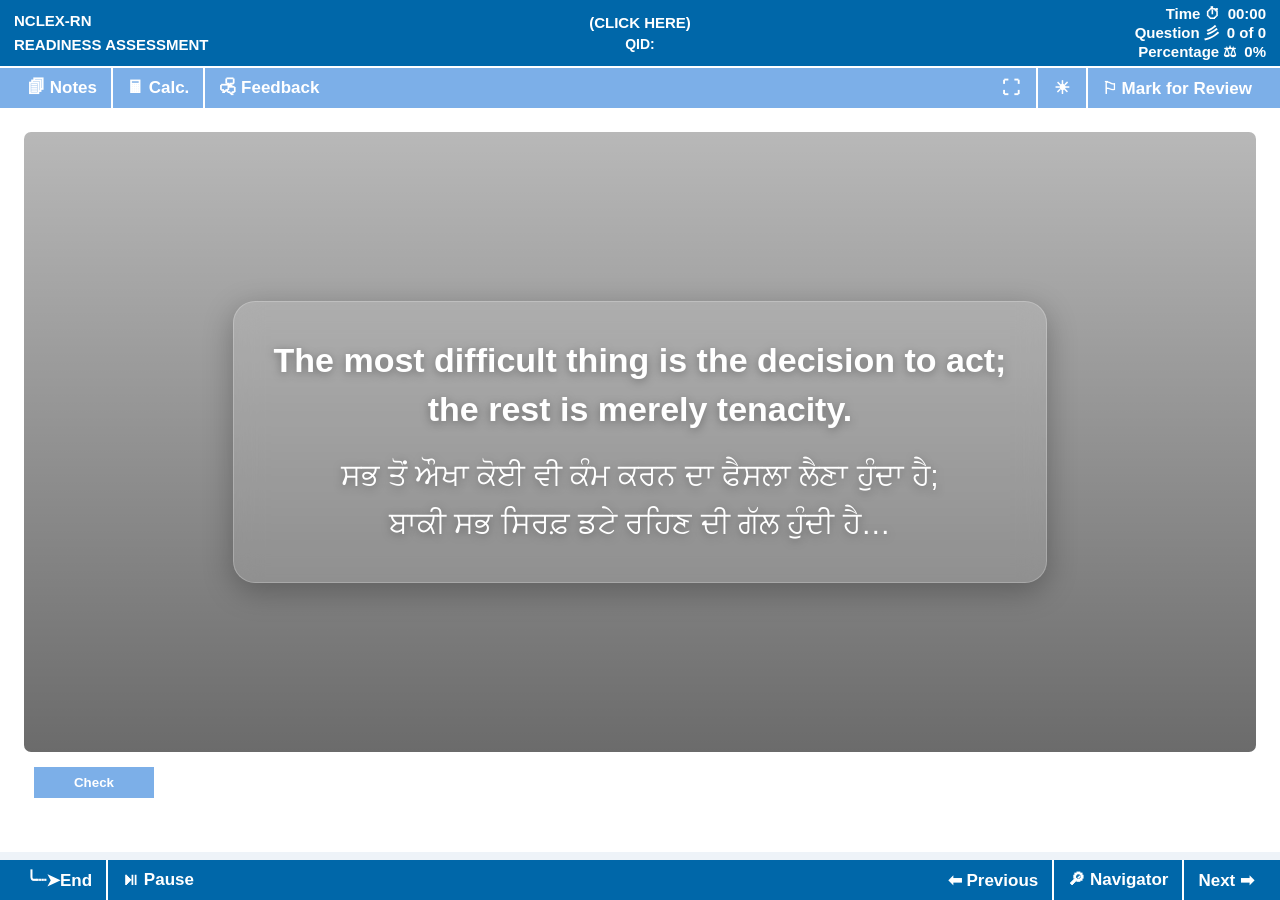
==== commit 4ca85838: "Update index.html" ====
--- a/index.html
+++ b/index.html
@@ -1,2699 +1,3536 @@
 <!DOCTYPE html>
-<html lang="en">
+<html>
 <head>
-  <meta charset="UTF-8" />
-  <meta name="viewport" content="width=device-width, initial-scale=1.0, viewport-fit=cover" />
-  <title>NCLEX-RN Mobile Exam UI</title>
+<meta charset="UTF-8">
+<title> NCLEX-RN</title>
+
+<style>
+/* Prevent text selection and copying */
+* {
+  -webkit-user-select: none;
+  -moz-user-select: none;
+  -ms-user-select: none;
+  user-select: none;
+}
+
+/* Allow selection in input/textarea for user input */
+input, textarea, select {
+  -webkit-user-select: auto;
+  -moz-user-select: auto;
+  -ms-user-select: auto;
+  user-select: auto;
+}
+
+:where(*) {
+  -webkit-user-select: none;
+  user-select: none;
+}
+
+:where(input, textarea, select) {
+  -webkit-user-select: auto;
+  user-select: auto;
+}
+
+*{ box-sizing:border-box; }
+
+body{
+  margin:0;
+  font-family: Helvetica Neue, Arial,  sans-serif;
+  background:#eef3f8;
+  overflow:hidden;
+  transition: background-color 0.5s ease, color 0.5s ease;
+  line-height: 1.6;
+}
+
+:root{
+  --navy: #0067A9;       /* Darker Navy from top/bottom bars */
+  --navy-light: #7cafe8; /* Lighter Blue from Calculator/Question strip */
+  --google-blue: #0066CC;
+  --calc-red: #8b0000;
+  --calc-blue: #004080;
+  --glass: rgba(255, 255, 255, 0.8);
+  --bg-main: #eef3f8;
+  --bg-left: #ffffff;
+  --bg-right: #ffffff;
+  --text-main: #111111;
+  --border-color: #ffffff;
+}
+
+/* Night Mode Theme */
+body.night-mode {
+  --navy: #1a1a1a;
+  --navy-light: #161616;
+  --glass: rgba(30, 30, 50, 0.85);
+  --bg-main: #0a0a14;
+  --bg-left: #121212;
+  --bg-right: #0f0f0f;
+  --text-main: #e0e0e0;
+  --border-color: #2a2a2a;
+  background: var(--bg-main);
+}
+
+body.night-mode .topbar,
+body.night-mode .bottombar {
+  background: linear-gradient(180deg, #1d1d1d 0%, #141414 100%);
+  border-bottom-color: #2a2a2a;
+}
+
+body.night-mode .calc-strip {
+  background: linear-gradient(180deg, #1d1d1d 0%, #1a1a1a 100%);
+  border-bottom-color: #2a2a2a;
+  border-left-color: #2a2a2a;
+  border-right-color: #2a2a2a;
+}
+
+body.night-mode .left {
+  background: var(--bg-left);
+  box-shadow: inset 0 0 20px rgba(0, 0, 0, 0.5);
+}
+
+body.night-mode #rightPanel {
+  background: var(--bg-left) !important;
+  box-shadow: inset 0 0 20px rgba(0, 0, 0, 0.5);
+}
+
+body.night-mode .divider {
+  background: #666666;
+}
+
+body.night-mode .nav-link {
+  background-color: #1a1a1a;
+  color: #a0a0c0;
+  border-color: #2a2a2a;
+}
+
+body.night-mode .nav-link:hover {
+  background-color: #252525;
+}
+
+body.night-mode .nav-link.active {
+  background-color: #0f0f0f;
+  color: #e0e0e0;
+  border-color: #2a2a2a #2a2a2a #0f0f0f;
+}
+
+body.night-mode .tab-content {
+  background: #121212;
+  border-color: #2a2a2a;
+  color: #e0e0e0;
+}
+
+body.night-mode table th {
+  background-color: #ff6161;
+  color: #e0e0e0;
+}
+
+body.night-mode table td {
+  background: #121212;
+  border-color: #2a2a2a;
+  color: #c0c0c0;
+}
+
+body.night-mode .option:hover {
+  background: transparent;
+  transform: none;
+  box-shadow: none;
+}
+
+body.night-mode .option::before {
+  border-color: #4a4a4a;
+}
+
+body.night-mode .option.selected {
+  background: transparent !important;
+  box-shadow: none;
+}
+
+body.night-mode .option.selected::before {
+  background: #116FAA;
+  border-color: #116FAA;
+}
+
+body.night-mode .qtext,
+body.night-mode #question,
+body.night-mode #caseStudyContainer {
+  color: #e0e0e0;
+  padding: 10px;
+}
+
+/* Question Text Area - More Specific Styling */
+body.night-mode .qtext,
+body.night-mode #question {
+  background: transparent;
+  padding: 10px;
+  border-radius: 0;
+  border: none;
+  box-shadow: none;
+  line-height: 1.8;
+}
+
+body.night-mode #caseStudyContainer {
+  background: transparent;
+  border-bottom: none;
+  border: none;
+  border-radius: 0;
+  box-shadow: none;
+}
+
+/* Answer Options - Enhanced Styling */
+body.night-mode #questionResultBox {
+  background: #1a1a1a !important;
+  border: 1px solid #2a2a2a !important;
+  border-left: 8px solid #2a2a2a !important;
+  color: #e0e0e0;
+  box-shadow: 1px 1px 50px rgba(0, 0, 0, 0.5) !important;
+}
+
+body.night-mode #questionResultBox.correct-answer {
+  background: #1a1a1a !important;
+  border-left-color: #28a745 !important;
+}
+
+body.night-mode #questionResultBox.incorrect-answer {
+  background: #1a1a1a !important;
+  border-left-color: #dc3545 !important;
+}
+
+body.night-mode #questionResultBox.partial-answer {
+  background: #1a1a1a !important;
+  border-left-color: #ffa500 !important;
+}
+
+body.night-mode #questionResultBox .result-item b {
+  color: #ffffff;
+}
+
+body.night-mode #questionResultBox .result-item {
+  color: #e0e0e0;
+}
+
+body.night-mode #questionResultBox .result-item b {
+  color: #ffffff;
+}
+
+body.night-mode .ngn-select {
+  background: #1a1a1a;
+  color: #e0e0e0;
+  border-color: #3a3a3a;
+}
+
+body.night-mode .ngn-dropdown-select {
+  background: linear-gradient(to bottom, #1a1a1a 0%, #121212 100%);
+  color: #e0e0e0;
+  border-color: #3a3a3a;
+}
+
+body.night-mode .ngn-element-container {
+  background: linear-gradient(135deg, #1a1a1a 0%, #121212 100%);
+  border-color: #2a2a2a;
+}
+
+body.night-mode .ngn-interactive-table td {
+  background: #121212;
+  border-color: #2a2a2a;
+}
+
+body.night-mode .ngn-interactive-table tr:hover td {
+  background: #1a1a1a;
+}
+
+/* Night Mode - Separators */
+body.night-mode .strip-separator {
+  background: #3a3a3a;
+}
+
+body.night-mode .footer-separator {
+  background: #3a3a3a;
+}
+
+/* Night Mode - Option Checkbox */
+body.night-mode .option::before {
+  background: #2a2a2a;
+  border-color: #4a4a4a;
+}
+
+/* Night Mode - Slider Thumbs */
+body.night-mode .ngn-slider::-webkit-slider-thumb {
+  background: #3a3a3a;
+  border-color: #4a4a4a;
+}
+
+body.night-mode .ngn-slider::-moz-range-thumb {
+  background: #3a3a3a;
+  border-color: #4a4a4a;
+}
+
+/* Night Mode - Radio Button */
+body.night-mode .ngn-radio-option input[type="radio"]:checked::after {
+  background: #e0e0e0;
+}
+
+body.night-mode #calculator {
+  background: #1a1a1a;
+}
+
+body.night-mode #calc-header {
+  background: linear-gradient(180deg, #1a1a1a 0%, #0f0f0f 100%);
+  color: #e0e0e0;
+}
+
+body.night-mode #calc-display {
+  background: #0f0f0f;
+  color: #e0e0e0;
+}
+
+body.night-mode .calc-btn {
+  background: #2a2a2a;
+  color: #e0e0e0;
+}
+
+body.night-mode .calc-btn.op {
+  background: #8b0000;
+}
+
+body.night-mode .calc-btn.eq {
+  background: #004080;
+}
+
+/* Scrollbar Styling for Night Mode */
+body.night-mode ::-webkit-scrollbar {
+  width: 10px;
+}
+
+body.night-mode ::-webkit-scrollbar-track {
+  background: #1a1a1a;
+}
+
+body.night-mode ::-webkit-scrollbar-thumb {
+  background: #3a3a3a;
+  border-radius: 5px;
+}
+
+body.night-mode ::-webkit-scrollbar-thumb:hover {
+  background: #4a4a4a;
+}
+
+body.night-mode #calc-display {
+  background: #0f0f0f;
+  color: #e0e0e0;
+}
+
+body.night-mode .calc-btn {
+  background: #2a2a2a;
+  color: #e0e0e0;
+}
+
+body.night-mode .calc-btn.op {
+  background: #8b0000;
+}
+
+body.night-mode .calc-btn.eq {
+  background: #004080;
+}
+
+body.night-mode #aiModal {
+  background: rgba(20, 20, 35, 0.9);
+}
+
+body.night-mode .ai-header {
+  background: linear-gradient(180deg, #1a1a1a 0%, #0f0f0f 100%);
+}
+
+/* Night Mode Toggle in Calc Strip */
+.night-toggle-strip {
+  cursor: pointer;
+  font-size: 16px;
+  opacity: 0.9;
+  transition: opacity 0.3s ease;
+}
+
+.night-toggle-strip:hover {
+  opacity: 0.7;
+}
+
+body.night-mode .night-toggle-strip .modeEmojiStrip {
+  filter: grayscale(1) brightness(1.5);
+}
+
+
+/* TOP BAR */
+.topbar{
+  height:68px;
+  background:var(--navy);
+  color:white;
+  padding:0 14px;
+  display:grid;
+  grid-template-columns:minmax(260px, 1fr) auto minmax(260px, 1fr);
+  align-items:center;
+  border-bottom:2px solid white;
+  transition: background-color 0.5s ease, color 0.5s ease;
+}
+.top-left{
+  display:flex;
+  align-items:center;
+  gap:8px;
+  min-width:0;
+  font-size:15px;
+  font-weight:800;
+  white-space:nowrap;
+}
+.top-left-title{
+  display:flex;
+  align-items:center;
+  gap:4px;
+  min-width:0;
+  font-weight:700;
+}
+.top-left-badge{
+  display:none;
+}
+
+/* METALLIC GLARE EFFECT */
+@keyframes metalGlare {
+  0% {
+    color: white;
+    text-shadow: 0 0 5px rgba(255, 255, 255, 0.3);
+  }
+  25% {
+    color: #FFD700;
+    text-shadow: 0 0 15px rgba(255, 255, 0, 0.8),
+                 0 0 30px rgba(255, 255, 0, 0.6);
+  }
+  50% {
+    color: white;
+    text-shadow: 0 0 20px rgba(255, 255, 255, 0.9),
+                 0 0 80px rgba(255, 255, 255, 0.7);
+  }
+  75% {
+    color: #FFD700;
+    text-shadow: 0 0 150px rgba(255, 255, 0, 0.8),
+                 0 0 300px rgba(255, 255, 0, 0.6);
+  }
+  100% {
+    color: white;
+    text-shadow: 0 0 5px rgba(255, 255, 255, 0.3);
+  }
+}
+.top-left.glare-active {
+  animation: metalGlare 6s ease-in-out infinite;
+}
+
+/* GLARING YELLOW-RED EFFECT */
+@keyframes glarYellowRed {
+  0% {
+    color: inherit;
+    text-shadow: 0 0 2px rgba(255, 255, 0, 0.3);
+  }
+  25% {
+    color: #FFD700;
+    text-shadow: 0 0 10px rgba(255, 255, 0, 0.8),
+                 0 0 20px rgba(255, 215, 0, 0.6),
+                 inset 0 0 8px rgba(255, 255, 0, 0.4);
+  }
+  50% {
+    color: #FFA500;
+    text-shadow: 0 0 15px rgba(255, 165, 0, 0.8),
+                 0 0 25px rgba(255, 140, 0, 0.6),
+                 inset 0 0 10px rgba(255, 140, 0, 0.4);
+  }
+  75% {
+    color: #f8a98c;
+    text-shadow: 0 0 15px rgba(255, 69, 0, 0.8),
+                 0 0 25px rgba(255, 114, 142, 0.644),
+                 inset 0 0 10px rgb(255, 112, 112);
+  }
+  100% {
+    color: inherit;
+    text-shadow: 0 0 2px rgba(255, 94, 94, 0.555);
+  }
+}
+
+.pbx-glare {
+  animation: glarYellowRed 3s ease-in-out infinite;
+  font-weight: bold;
+  display: inline-block;
+}
+.top-center{
+  position:static;
+  left:auto;
+  transform:none;
+  justify-self:center;
+  text-align:center;
+  color:white;
+  font-weight:700;
+  line-height:1.2;
+}
+.top-center .meta-line{
+  font-size:15px;
+  font-weight:700;
+  cursor:pointer;
+}
+.top-center .qid-line{
+  font-size:14px;
+  margin-top:4px;
+  font-weight:700;
+}
+
+#typewriter {
+  display:none;
+}
+.cursor-blink { animation: blink 0.7s infinite; }
+@keyframes blink { 50% { border-color: transparent; } }
+
+.top-right{
+  justify-self:end;
+  display:flex;
+  flex-direction:column;
+  align-items:flex-end;
+  gap:5px;
+}
+.status-row{
+  display:flex;
+  align-items:center;
+  gap:8px;
+  font-size:15px;
+  line-height:0.8;
+  color:white;
+  cursor:pointer;
+  padding:1px 0;
+  border:none;
+  font-weight:700;
+  transition: color 0.2s ease;
+}
+.status-label{
+  min-width:72px;
+  text-align:right;
+  font-weight:700;
+}
+.status-icon{
+  display:none;
+}
+.status-value{
+  font-weight:700;
+  white-space:nowrap;
+}
+.status-row:hover{
+  color:#ffe45c;
+}
+
+/* CALC STRIP */
+.calc-strip{
+  height:40px;
+  background:var(--navy-light);
+  color:white;
+  padding:0 16px;
+  display:flex;
+  justify-content:space-between;
+  align-items:center;
+  font-size:15px;
+  font-weight:700;
+  transition: background-color 0.5s ease, color 0.5s ease;
+}
+.calc-left,
+.calc-right{
+  display:flex;
+  align-items:center;
+  gap:0;
+}
+.calc-center{
+  display:none;
+}
+
+.strip-btn{
+  height:auto;
+  display:inline-flex;
+  align-items:center;
+  gap:0;
+  padding:0 12px;
+  border:none;
+  background:transparent;
+  color:white;
+  font-size:17px;
+  font-weight:700;
+  cursor:pointer;
+  transition: color 0.2s ease;
+}
+.strip-btn:hover{
+  color:#ffe45c;
+  background:transparent;
+  border:none;
+}
+.strip-icon{
+  display:none;
+}
+.action-icon-btn{
+  justify-content:center;
+  padding:0 14px;
+}
+.utility-btn{
+  font-size:18px;
+}
+.strip-separator{
+  width:2px;
+  height:40px;
+  background:#ffffff;
+  display:inline-block;
+  margin:0 2px;
+  flex:0 0 2px;
+}
+.hidden-file-input{
+  display:none !important;
+}
+.mark-review-btn.is-marked{
+  color:#ffe45c;
+}
+
+#questionCounter {
+  font-weight:700;
+  font-size:15px;
+}
+
+
+/* --- CASE STUDY TABS STYLING --- */
+#caseStudyContainer {
+  margin-bottom: 20px;
+  border-bottom: 4px solid #eef3f8;
+  padding: 15px 15px 15px 15px;
+  display: none;
+  font-size: 16px;
+  line-height: 1.8;
+  color: #333;
+  font-weight: 500;
+}
+.nav-tabs {
+  display: flex;
+  flex-wrap: wrap;
+  padding-left: 0;
+  margin-bottom: 0;
+  list-style: none;
+  border-bottom: 1px solid #dee2e6;
+}
+.nav-item { margin-bottom: -1px; }
+.nav-link {
+  display: block;
+  padding: 8px 16px;
+  border: 1px solid transparent;
+  border-top-left-radius: 4px;
+  border-top-right-radius: 4px;
+  text-decoration: none;
+  color: var(--navy);
+  background-color: #f8f9fa;
+  cursor: pointer;
+  font-size: 13px;
+  font-weight: bold;
+  margin-right: 2px;
+}
+.nav-link:hover { border-color: #e9ecef #e9ecef #dee2e6; }
+.nav-link.active {
+  color: #495057;
+  background-color: #fff;
+  border-color: #dee2e6 #dee2e6 #fff;
+}
+.tab-content { padding: 15px; border: 1px solid #dee2e6; border-top: none; font-size: 16px; line-height: 1.8; }
+.tab-pane { display: none; }
+.tab-pane.active { display: block; animation: fadeIn 0.3s; }
+@keyframes fadeIn { from { opacity:0; } to { opacity:1; } }
+
+/* --- NGN ELEMENT STYLING --- */
+table { border-collapse: collapse; width: 100%; font-size: 13px; margin: 10px 0; }
+th, td { border: 1px solid #dee2e6; padding: 8px; text-align: left; }
+th { background-color: #f1f3f5; }
+select.ngn-select {
+    padding: 5px; border: 1px solid var(--navy); border-radius: 4px; background: #eef; font-weight: bold; max-width: 100%;
+}
+
+/* MAIN LAYOUT */
+.main{
+  height:calc(100vh - 76px - 40px - 40px);
+  display:grid;
+  grid-template-columns:1fr 0 0;
+}
+
+.left, #rightPanel{
+  overflow-y:auto;
+  overflow-x:hidden;
+  padding:24px;
+  padding-bottom: 60px;
+  transition: background-color 0.5s ease, color 0.5s ease;
+}
+.left{ background:white; }
+#rightPanel{ background:white !important; }
+
+/* VERTICAL DIVIDER - SIMPLE GREY LINE */
+.divider {
+  height: 100%;
+  width: 1px;
+  background: #888888;
+  user-select: none;
+  pointer-events: none;
+  transition: background 0.5s ease;
+  display: none;
+}
+
+#rightPanel {
+  display: none;
+}
+
+/* Show divider and right when question is submitted */
+.main.show-result {
+  grid-template-columns: 1fr 1px 1fr;
+}
+
+.main.show-result .divider,
+.main.show-result #rightPanel {
+  display: block;
+}
+
+.left img, #rightPanel img {
+    max-width: 100%;
+    height: auto;
+    display: block;
+    margin: 15px 0;
+}
+
+/* BLUE TEXT STYLING */
+.blue-search {
+  color: var(--google-blue);
+  text-decoration: underline;
+  cursor: pointer;
+  font-weight: 600;
+}
+
+body.night-mode .blue-search {
+  color: #6fa8dc;
+}
+
+/* Explanation text in night mode */
+body.night-mode #explanation {
+  color: #e0e0e0;
+}
+
+/* Explanation metadata (Topic, Subject with NCSBN) */
+.exp-meta {
+  margin-top: 20px;
+  padding-top: 15px;
+  border-top: 1px solid #dee2e6;
+}
+
+.exp-topic {
+  margin-bottom: 8px;
+  font-size: 16px;
+  color: #242424;
+}
+
+.exp-subject {
+  margin-bottom: 8px;
+  font-size: 14px;
+  color: #888;
+}
+
+body.night-mode .exp-topic {
+  color: #888;
+}
+
+body.night-mode .exp-subject {
+  color: #666;
+}
+
+/* Hide subject and topic from result box (now shown in explanation) */
+#ind-subject, #ind-topic {
+  display: none;
+}
+
+#questionResultBox .result-item:has(#ind-subject),
+#questionResultBox .result-item:has(#ind-topic) {
+  display: none;
+}
+
+/* OPTIONS */
+.option {
+    border: none !important;
+    padding: 10px 5px 10px 50px;
+    margin-bottom: 8px;
+    cursor: default;
+    position: relative;
+    background: transparent !important;
+    transition: none;
+    color: #000000;
+    box-shadow: none !important;
+    border-radius: 0 !important;
+    line-height: 1.3;
+}
+
+body.night-mode .option {
+  background: transparent !important;
+  color: #e0e0e0;
+  box-shadow: none !important;
+  border-radius: 0 !important;
+  padding: 10px 5px 10px 50px;
+  margin-bottom: 8px;
+  line-height: 1.5;
+}
+
+.option::before {
+  content: "";
+  width: 22px;
+  height: 22px;
+  border: 2px solid #ffffff;
+  border-radius: 4px;
+  position: absolute;
+  left: 22px;
+  top: 50%;
+  transform: translateY(-50%);
+  background: #ffffff;
+  box-shadow: inset 0 0 0 1px #41414154;
+}
+
+body.night-mode .option::before {
+  border-color: #41414154;
+  background: #41414154;
+  box-shadow: inset 0 0 0 2px #ffffff;
+}
+
+.option.selected::before {
+  background: #92c5ff;
+  border-color: #ffffff;
+  box-shadow: inset 0 0 0 1px #41414154, inset 0 0 0 4px #ffffff;
+}
+
+body.night-mode .option.selected::before {
+    background: #304961;
+    border-color: #000000a4;
+    box-shadow: inset 0 0 0 1px #ffffff, inset 0 0 0 4px #1a1a2e;
+}
+.option.correct { background: transparent !important; color: #333; }
+.option.wrong { background: transparent !important; color: #333; }
+
+body.night-mode .option.correct { background: transparent !important; color: #e0e0e0; }
+body.night-mode .option.wrong { background: transparent !important; color: #e0e0e0; }
+
+/* CORRECT/WRONG INDICATORS - Using ::after to avoid conflict with checkbox */
+.option.correct::after {
+  content: "✓";
+  position: absolute;
+  left: 0px;
+  top: 50%;
+  transform: translateY(-50%) scaleX(1.1); /* stretch horizontally */
+  transform-origin: center;
+  width: 25px;
+  line-height: 1;
+  text-align: center;
+  font-size: 27px;
+  color: #1bad22;
+}
+
+.option.wrong::after {
+  content: "×";
+  position: absolute;
+  left: 0px;
+  top: 50%;
+  transform: translateY(-50%);
+  width: 20px;
+  line-height: 1;
+  text-align: center;
+  font-size: 35px;
+  color: #ff2828;
+}
+
+/* INDIVIDUAL QUESTION RESULT BOX (FROM IMAGE) */
+#questionResultBox {
+  display: none;
+  background: #ffffff;
+  border: 1px solid #ffffff;
+  border-left: 8px solid #ffffff;
+  margin-top: 20px;
+  padding: 4px;
+  font-size: 16px;
+  color: #000000;
+  box-shadow: 1px 1px 7px rgba(0, 0, 0, 0.315);
+
+}
+
+.result-flex {
+  display: flex;
+  justify-content: space-around;
+  align-items: center;
+  text-align: center;
+}
+
+.result-item b {
+  display: block;
+  font-size: 16px;
+  color: #000000;
+}
+
+body.night-mode .result-item b {
+  color: #ffffff !important;
+}
+
+body.night-mode .result-item {
+  color: #ffffff !important;
+}
+
+#questionResultBox.correct-answer {
+  background: #ffffff !important;
+  border-left-color: #0b6e10 !important;
+}
+
+#questionResultBox.incorrect-answer {
+  background: #ffffff !important;
+  border-left-color: #c91818 !important;
+}
+
+#questionResultBox.partial-answer {
+  background: #ffffff !important;
+  border-left-color: oklch(72.408% 0.14758 86.617) !important;
+}
+
+.result-flex {
+  display: grid !important;
+  grid-template-columns: repeat(3, 1fr) !important;
+  gap: 5px !important;
+  align-items: center !important;
+  text-align: center !important;
+}
+
+.result-item {
+  padding: 8px !important;
+}
+
+.result-item b {
+  margin-bottom: 4px !important;
+}
+
+/* IN-APP AI POPUP (MODAL) */
+#aiModal {
+  position: fixed;
+  top: 60px;
+  right: -550px; /* Hidden by default */
+  width: 500px;
+  height: 80%;
+  background: var(--glass);
+  backdrop-filter: blur(20px);
+  border-radius: 15px 0 0 15px;
+  box-shadow: -10px 0 30px rgba(0,0,0,0.2);
+  z-index: 20000;
+  transition: right 0.5s cubic-bezier(0.175, 0.885, 0.32, 1.275);
+  display: flex;
+  flex-direction: column;
+  border: 1px solid rgba(255,255,255,0.3);
+}
+
+#aiModal.active { right: 0; }
+
+.ai-header {
+  padding: 15px;
+  background: var(--navy);
+  color: white;
+  display: flex;
+  justify-content: space-between;
+  border-radius: 15px 0 0 0;
+  font-weight: bold;
+}
+
+.ai-body { flex: 1; position: relative; }
+.ai-body iframe { width: 100%; height: 100%; border: none; }
+
+.ai-loader {
+  position: absolute;
+  top: 50%; left: 50%;
+  transform: translate(-50%, -50%);
+  display: none;
+  text-align: center;
+}
+
+.spinner {
+  border: 4px solid rgba(255,255,255,0.3);
+  border-top: 4px solid var(--navy);
+  border-radius: 50%;
+  width: 40px; height: 40px;
+  animation: spin 1s linear infinite;
+  margin-bottom: 10px;
+}
+@keyframes spin { 100% { transform: rotate(360deg); } }
+
+
+/* BOTTOM BAR & BUTTONS */
+.bottombar{
+  height:40px;
+  background:var(--navy);
+  padding:0 14px;
+  display:flex;
+  justify-content:space-between;
+  align-items:center;
+  position:fixed;
+  bottom:0;
+  left:0;
+  right:0;
+  z-index:100;
+  font-weight:700;
+  transition: background-color 0.5s ease, color 0.5s ease;
+}
+.bottom-left,
+.bottom-right{
+  display:flex;
+  align-items:center;
+  gap:0;
+}
+.bottombar button{
+  height:auto;
+  background:transparent;
+  color:white;
+  border:none;
+  padding:0 12px;
+  margin:0;
+  cursor:pointer;
+  font-size:17px;
+  font-weight:700;
+  text-align:center;
+  transition: color 0.2s ease;
+}
+.bottombar button:hover{
+  color:#ffe45c;
+  background:transparent;
+}
+.footer-separator{
+  width:2px;
+  height:40px;
+  background:#ffffff;
+  display:inline-block;
+  margin:0 2px;
+  flex:0 0 2px;
+}
+
+.check-btn button{
+  background:var(--navy-light);
+  color:white;
+  border:none;
+  width:120px;
+  padding:8px 0;
+  margin-left:10px;
+  cursor:pointer;
+  font-weight:bold;
+  text-align:center;
+}
+
+body.night-mode .bottombar button,
+body.night-mode .check-btn button {
+  background: transparent;
+  border: none;
+}
+
+body.night-mode .bottombar button:hover {
+  background: transparent;
+}
+
+body.night-mode .check-btn button {
+  background: #2a2a2a;
+  border: 1px solid #3a3a3a;
+}
+
+body.night-mode .check-btn button:hover {
+  background: #3a3a3a;
+}
+
+.check-btn { margin-top: 15px; }
+
+
+/* CALCULATOR */
+#calculator {
+  position: fixed;
+  top: 120px;
+  left: 88px;
+  width: 244px;
+  display: none;
+  z-index: 10000;
+  padding: 10px 10px 14px;
+  background: linear-gradient(180deg, #2a63c6 0%, #2359b7 54%, #1e4ea5 100%);
+  border: 2px solid #163f8f;
+  border-radius: 8px 8px 18px 18px;
+  box-shadow:
+    0 16px 28px rgba(18, 33, 76, 0.32),
+    inset 0 1px 0 rgba(255,255,255,0.22),
+    inset 0 -2px 0 rgba(8, 25, 67, 0.32);
+  user-select: none;
+}
+#calculator::before {
+  content: "";
+  position: absolute;
+  inset: 0;
+  border-radius: inherit;
+  background:
+    linear-gradient(90deg, rgba(255,255,255,0.06) 0, rgba(255,255,255,0.06) 1px, transparent 1px, transparent 9px),
+    linear-gradient(0deg, rgba(0,0,0,0.04) 0, rgba(0,0,0,0.04) 1px, transparent 1px, transparent 9px);
+  opacity: 0.15;
+  pointer-events: none;
+}
+#calc-header {
+  position: absolute;
+  top: 0;
+  left: 0;
+  right: 0;
+  height: 136px;
+  cursor: move;
+  background: transparent;
+  z-index: 1;
+}
+#calc-close {
+  position: absolute;
+  top: -10px;
+  right: -10px;
+  width: 24px;
+  height: 24px;
+  border: none;
+  border-radius: 999px;
+  background: rgba(8, 23, 63, 0.92);
+  color: #fff;
+  font-size: 16px;
+  line-height: 1;
+  display: grid;
+  place-items: center;
+  cursor: pointer;
+  box-shadow: 0 6px 12px rgba(0,0,0,0.25);
+  opacity: 0;
+  transition: opacity 0.2s ease, transform 0.2s ease;
+  z-index: 4;
+}
+#calculator:hover #calc-close {
+  opacity: 1;
+}
+#calc-close:hover {
+  transform: scale(1.08);
+}
+.ti-face {
+  position: relative;
+  z-index: 2;
+}
+.ti-display-wrap {
+  margin-bottom: 10px;
+}
+#calc-display {
+  width: 100%;
+  height: 44px;
+  display: block;
+  border: none;
+  outline: none;
+  padding: 4px 8px;
+  border-radius: 3px;
+  background: linear-gradient(180deg, #d7d8cd 0%, #c2c7b5 100%);
+  box-shadow:
+    inset 0 0 0 2px #6e745f,
+    inset 0 2px 3px rgba(0,0,0,0.22);
+  color: #1c2018;
+  font-family: "Courier New", monospace;
+  font-size: 34px;
+  font-weight: 700;
+  letter-spacing: 1px;
+  text-align: right;
+  pointer-events: none;
+}
+.ti-brand-row {
+  display: flex;
+  justify-content: space-between;
+  align-items: baseline;
+  margin-bottom: 8px;
+  color: #f4f7ff;
+  text-shadow: 0 1px 0 rgba(0,0,0,0.2);
+}
+.ti-brand-small {
+  font-size: 11px;
+  letter-spacing: 0.25px;
+}
+.ti-brand-big {
+  font-size: 16px;
+  font-weight: 700;
+  letter-spacing: 0.4px;
+}
+.ti-upper-lower {
+  display: flex;
+  align-items: center;
+  gap: 12px;
+  margin-bottom: 10px;
+  padding-bottom: 8px;
+  border-bottom: 1px solid rgba(10, 26, 70, 0.42);
+}
+.ti-solar {
+  width: 98px;
+  height: 28px;
+  display: grid;
+  grid-template-columns: repeat(5, 1fr);
+  gap: 2px;
+  padding: 2px;
+  border-radius: 2px;
+  background: linear-gradient(180deg, #0f1f46 0%, #091633 100%);
+  border: 1px solid rgba(5, 14, 36, 0.95);
+  box-shadow: inset 0 1px 0 rgba(255,255,255,0.06);
+}
+.ti-solar span {
+  display: block;
+  border-radius: 1px;
+  background: linear-gradient(180deg, #101524 0%, #05080f 100%);
+  box-shadow: inset 1px 0 0 rgba(255,255,255,0.06);
+}
+.ti-upper-spacer {
+  flex: 1;
+  height: 28px;
+}
+.calc-grid {
+  display: grid;
+  grid-template-columns: repeat(4, 1fr);
+  gap: 8px;
+}
+.calc-btn {
+  position: relative;
+  height: 39px;
+  border: 1px solid #102554;
+  border-radius: 5px;
+  font-family: Arial, Helvetica, sans-serif;
+  font-size: 21px;
+  font-weight: 700;
+  line-height: 1;
+  cursor: pointer;
+  box-shadow:
+    0 2px 0 #102554,
+    inset 0 1px 0 rgba(255,255,255,0.55);
+  transition: transform 0.04s ease, box-shadow 0.04s ease;
+}
+.calc-btn:active {
+  transform: translateY(2px);
+  box-shadow:
+    0 0 0 #102554,
+    inset 0 1px 0 rgba(255,255,255,0.4);
+}
+.calc-btn-red {
+  color: #fff;
+  background:
+    radial-gradient(circle at 1px 1px, rgba(255,255,255,0.18) 0 1px, transparent 1.2px) 0 0/6px 6px,
+    linear-gradient(180deg, #d72543 0%, #be1430 100%);
+}
+.calc-btn-white {
+  color: #101726;
+  background:
+    linear-gradient(180deg, rgba(255,255,255,0.42), rgba(255,255,255,0)) 0 0/100% 10px no-repeat,
+    repeating-linear-gradient(180deg, rgba(0,0,0,0.02) 0 2px, rgba(255,255,255,0.05) 2px 4px),
+    linear-gradient(180deg, #fcfdff 0%, #eef1f6 100%);
+}
+.calc-btn-small {
+  font-size: 14px;
+  letter-spacing: 0.2px;
+}
+.calc-btn-op {
+  font-size: 26px;
+}
+.calc-btn-equals {
+  grid-row: span 2;
+  height: auto;
+  min-height: 86px;
+  font-size: 30px;
+}
+.calc-btn-on {
+  font-size: 12px;
+}
+body.night-mode #calculator {
+  background: linear-gradient(180deg, #2a63c6 0%, #2359b7 54%, #1e4ea5 100%);
+  border-color: #163f8f;
+}
+body.night-mode #calc-display {
+  background: linear-gradient(180deg, #d7d8cd 0%, #c2c7b5 100%);
+  color: #1c2018;
+}
+body.night-mode .calc-btn,
+body.night-mode .calc-btn-red,
+body.night-mode .calc-btn-white {
+  color: inherit;
+}
+body.night-mode .calc-btn-red {
+  color: #fff;
+}
+body.night-mode .calc-btn-white {
+  color: #101726;
+}
+
+/* SLIDER & DROPDOWN STYLES FOR questionTypeId: 3 */
+.ngn-slider-container {
+  display: inline-block;
+  position: relative;
+  margin: 5px 0;
+  vertical-align: middle;
+}
+
+.ngn-slider {
+  -webkit-appearance: none;
+  appearance: none;
+  width: 200px;
+  height: 8px;
+  border-radius: 4px;
+  background: linear-gradient(to right, #e0e0e0 0%, #e0e0e0 100%);
+  outline: none;
+  transition: all 0.3s ease;
+  cursor: pointer;
+  border: 1px solid #ccc;
+}
+
+.ngn-slider:hover {
+  background: linear-gradient(to right, #d0d0d0 0%, #d0d0d0 100%);
+  box-shadow: 0 2px 4px rgba(0,0,0,0.2);
+}
+
+.ngn-slider.selected {
+  background: linear-gradient(to right, var(--navy) 0%, var(--navy-light) 100%);
+  border-color: var(--navy);
+}
+
+.ngn-slider::-webkit-slider-thumb {
+  -webkit-appearance: none;
+  appearance: none;
+  width: 20px;
+  height: 20px;
+  border-radius: 50%;
+  background: white;
+  border: 2px solid var(--navy);
+  cursor: pointer;
+  box-shadow: 0 2px 4px rgba(0,0,0,0.2);
+  transition: all 0.2s ease;
+}
+
+.ngn-slider::-webkit-slider-thumb:hover {
+  transform: scale(1.1);
+  background: var(--navy);
+}
+
+.ngn-slider::-moz-range-thumb {
+  width: 20px;
+  height: 20px;
+  border-radius: 50%;
+  background: white;
+  border: 2px solid var(--navy);
+  cursor: pointer;
+  box-shadow: 0 2px 4px rgba(0,0,0,0.2);
+}
+
+.ngn-slider-value {
+  display: inline-block;
+  min-width: 80px;
+  padding: 4px 10px;
+  background: var(--navy);
+  color: white;
+  border-radius: 4px;
+  font-weight: bold;
+  font-size: 13px;
+  margin-left: 10px;
+  vertical-align: middle;
+  text-align: center;
+}
+
+.ngn-dropdown {
+  position: relative;
+  display: inline-block;
+  vertical-align: middle;
+  margin: 5px 0;
+}
+
+.ngn-dropdown-select {
+  appearance: none;
+  -webkit-appearance: none;
+  -moz-appearance: none;
+  min-width: 180px;
+  padding: 10px 35px 10px 12px;
+  font-size: 14px;
+  font-weight: 500;
+  color: #333;
+  background: linear-gradient(to bottom, #fff 0%, #f8f9fa 100%);
+  border: 2px solid var(--navy);
+  border-radius: 8px;
+  cursor: pointer;
+  transition: all 0.3s ease;
+  box-shadow: 0 2px 4px rgba(0,0,0,0.1);
+}
+
+.ngn-dropdown-select:hover {
+  border-color: var(--navy-light);
+  box-shadow: 0 4px 8px rgba(0,0,0,0.15);
+}
+
+.ngn-dropdown-select:focus {
+  outline: none;
+  border-color: var(--google-blue);
+  box-shadow: 0 0 0 3px rgba(26, 115, 232, 0.2);
+}
+
+.ngn-dropdown-select.correct {
+  background: linear-gradient(to bottom, #d4edda 0%, #c3e6cb 100%);
+  border-color: #28a745;
+  color: #155724;
+}
+
+.ngn-dropdown-select.wrong {
+  background: linear-gradient(to bottom, #f8d7da 0%, #f5c6cb 100%);
+  border-color: #dc3545;
+  color: #721c24;
+}
+
+.ngn-dropdown::after {
+  content: "▼";
+  font-size: 10px;
+  color: var(--navy);
+  position: absolute;
+  right: 12px;
+  top: 50%;
+  transform: translateY(-50%);
+  pointer-events: none;
+}
+
+.ngn-element-container {
+  display: inline-block;
+  margin: 8px 15px 8px 0;
+  padding: 12px 15px;
+  background: linear-gradient(135deg, #fff 0%, #f8f9fa 100%);
+  border: 2px solid #e9ecef;
+  border-radius: 10px;
+  transition: all 0.3s ease;
+  box-shadow: 0 2px 4px rgba(0,0,0,0.05);
+}
+
+.ngn-element-container:hover {
+  border-color: var(--navy-light);
+  box-shadow: 0 4px 8px rgba(0,0,0,0.1);
+}
+
+.ngn-element-label {
+  display: block;
+  font-size: 12px;
+  color: var(--navy);
+  font-weight: bold;
+  margin-bottom: 8px;
+  text-transform: uppercase;
+  letter-spacing: 0.5px;
+}
+
+.ngn-interactive-table {
+  width: 100%;
+  border-collapse: separate;
+  border-spacing: 0 8px;
+  margin: 15px 0;
+}
+
+.ngn-interactive-table th {
+  background: var(--navy);
+  color: white;
+  padding: 12px 15px;
+  text-align: left;
+  font-weight: 600;
+  font-size: 13px;
+}
+
+.ngn-interactive-table th:first-child {
+  border-radius: 8px 0 0 0;
+}
+
+.ngn-interactive-table th:last-child {
+  border-radius: 0 8px 0 0;
+}
+
+.ngn-interactive-table td {
+  background: white;
+  padding: 12px 15px;
+  border: 1px solid #dee2e6;
+  transition: all 0.3s ease;
+}
+
+.ngn-interactive-table td:first-child {
+  border-radius: 8px 0 0 8px;
+  border-left: 3px solid var(--navy);
+  font-weight: 500;
+}
+
+.ngn-interactive-table td:last-child {
+  border-radius: 0 8px 8px 0;
+}
+
+.ngn-interactive-table tr:hover td {
+  background: #f8f9fa;
+  box-shadow: 0 2px 4px rgba(0,0,0,0.1);
+}
+
+.ngn-radio-group {
+  display: flex;
+  gap: 20px;
+  align-items: center;
+}
+
+.ngn-radio-option {
+  display: flex;
+  align-items: center;
+  gap: 8px;
+  cursor: pointer;
+  padding: 8px 12px;
+  border-radius: 6px;
+  transition: all 0.3s ease;
+}
+
+.ngn-radio-option:hover {
+  background: rgba(0, 91, 150, 0.1);
+}
+
+.ngn-radio-option input[type="radio"] {
+  appearance: none;
+  -webkit-appearance: none;
+  width: 18px;
+  height: 18px;
+  border: 2px solid var(--navy);
+  border-radius: 50%;
+  cursor: pointer;
+  transition: all 0.3s ease;
+  position: relative;
+}
+
+.ngn-radio-option input[type="radio"]:checked {
+  background: var(--navy);
+}
+
+.ngn-radio-option input[type="radio"]:checked::after {
+  content: "";
+  position: absolute;
+  top: 50%;
+  left: 50%;
+  transform: translate(-50%, -50%);
+  width: 6px;
+  height: 6px;
+  background: white;
+  border-radius: 50%;
+}
+
+.ngn-radio-option.correct {
+  color: #28a745;
+  font-weight: 600;
+}
+
+.ngn-radio-option.wrong {
+  color: #dc3545;
+  font-weight: 600;
+}
+
+.ngn-checkbox-group {
+  display: flex;
+  flex-wrap: wrap;
+  gap: 15px;
+  align-items: center;
+}
+
+.ngn-checkbox-option {
+  display: flex;
+  align-items: center;
+  gap: 8px;
+  cursor: pointer;
+  padding: 8px 12px;
+  border-radius: 6px;
+  transition: all 0.3s ease;
+}
+
+.ngn-checkbox-option:hover {
+  background: rgba(0, 91, 150, 0.1);
+}
+
+.ngn-checkbox-option input[type="checkbox"] {
+  appearance: none;
+  -webkit-appearance: none;
+  width: 18px;
+  height: 18px;
+  border: 2px solid var(--navy);
+  border-radius: 4px;
+  cursor: pointer;
+  transition: all 0.3s ease;
+  position: relative;
+}
+
+.ngn-checkbox-option input[type="checkbox"]:checked {
+  background: var(--navy);
+}
+
+.ngn-checkbox-option input[type="checkbox"]:checked::after {
+  content: "✓";
+  position: absolute;
+  top: 50%;
+  left: 50%;
+  transform: translate(-50%, -50%);
+  color: white;
+  font-size: 12px;
+  font-weight: bold;
+}
+
+.ngn-option-item {
+  padding: 15px;
+  margin: 8px 0;
+  background: linear-gradient(135deg, #fff 0%, #f8f9fa 100%);
+  border: 2px solid #e9ecef;
+  border-radius: 10px;
+  cursor: pointer;
+  transition: all 0.3s ease;
+  display: flex;
+  align-items: center;
+  gap: 15px;
+}
+
+.ngn-option-item:hover {
+  border-color: var(--navy-light);
+  transform: translateX(5px);
+  box-shadow: 0 4px 8px rgba(0,0,0,0.1);
+}
+
+.ngn-option-item.selected {
+  border-color: var(--navy);
+  background: linear-gradient(135deg, #e8f4fc 0%, #d4e8f7 100%);
+}
+
+.ngn-option-item.correct {
+  border-color: #28a745;
+  background: linear-gradient(135deg, #d4edda 0%, #c3e6cb 100%);
+}
+
+.ngn-option-item.wrong {
+  border-color: #dc3545;
+  background: linear-gradient(135deg, #f8d7da 0%, #f5c6cb 100%);
+}
+
+.ngn-drag-item {
+  padding: 12px 20px;
+  margin: 8px 0;
+  background: linear-gradient(135deg, #fff 0%, #f8f9fa 100%);
+  border: 2px solid var(--navy);
+  border-radius: 8px;
+  cursor: grab;
+  font-weight: 500;
+  transition: all 0.3s ease;
+  display: inline-block;
+}
+
+.ngn-drag-item:active {
+  cursor: grabbing;
+  transform: scale(1.02);
+}
+
+.ngn-drop-zone {
+  min-height: 60px;
+  padding: 15px;
+  border: 2px dashed var(--navy-light);
+  border-radius: 8px;
+  background: rgba(0, 91, 150, 0.05);
+  margin: 15px 0;
+  transition: all 0.3s ease;
+}
+
+.ngn-drop-zone.drag-over {
+  border-color: var(--navy);
+  background: rgba(0, 91, 150, 0.1);
+}
+
+.ngn-highlight-text {
+  padding: 2px 8px;
+  border-radius: 4px;
+  cursor: pointer;
+  transition: all 0.3s ease;
+  border: 2px solid transparent;
+}
+
+.ngn-highlight-text:hover {
+  background: rgba(0, 91, 150, 0.1);
+  border-color: var(--navy-light);
+}
+
+.ngn-highlight-text.selected {
+  background: rgba(0, 91, 150, 0.2);
+  border-color: var(--navy);
+}
+
+.ngn-highlight-text.correct {
+  background: rgba(40, 167, 69, 0.2);
+  border-color: #28a745;
+}
+
+.ngn-highlight-text.wrong {
+  background: rgba(220, 53, 69, 0.2);
+  border-color: #dc3545;
+}
+
+.ngn-result-feedback {
+  padding: 12px 20px;
+  margin: 10px 0;
+  border-radius: 8px;
+  font-weight: 500;
+  text-align: center;
+  animation: slideIn 0.3s ease;
+}
+
+@keyframes slideIn {
+  from {
+    opacity: 0;
+    transform: translateY(-10px);
+  }
+  to {
+    opacity: 1;
+    transform: translateY(0);
+  }
+}
+
+.ngn-result-feedback.correct {
+  background: linear-gradient(135deg, #d4edda 0%, #c3e6cb 100%);
+  color: #155724;
+  border: 1px solid #c3e6cb;
+}
+
+.ngn-result-feedback.wrong {
+  background: linear-gradient(135deg, #f8d7da 0%, #f5c6cb 100%);
+  color: #721c24;
+  border: 1px solid #f5c6cb;
+}
+
+.ngn-submit-btn {
+  background: linear-gradient(135deg, var(--navy) 0%, var(--navy-light) 100%);
+  color: white;
+  border: none;
+  padding: 12px 30px;
+  font-size: 14px;
+  font-weight: bold;
+  border-radius: 8px;
+  cursor: pointer;
+  transition: all 0.3s ease;
+  margin: 15px 0;
+  box-shadow: 0 4px 6px rgba(0,0,0,0.2);
+}
+
+.ngn-submit-btn:hover {
+  transform: translateY(-2px);
+  box-shadow: 0 6px 12px rgba(0,0,0,0.3);
+}
+
+.ngn-submit-btn:active {
+  transform: translateY(0);
+}
+
+.ngn-submit-btn:disabled {
+  background: #6c757d;
+  cursor: not-allowed;
+  transform: none;
+}
+
+/* ---------- SPEAKER ICON FOR EXPLANATION ---------- */
+.speaker-icon {
+  cursor: pointer;
+  margin-left: 8px;
+  font-size: 1.2em;
+  display: inline-block;
+  vertical-align: middle;
+  transition: opacity 0.2s;
+}
+.speaker-icon:hover {
+  opacity: 0.7;
+}
+</style>
+</head>
+
+<body>
+
+<div class="topbar">
+  <div class="top-left">
+    <div class="top-left-title">NCLEX-RN</br>READINESS ASSESSMENT</div>
+    <span id="fileName" class="top-left-badge" onclick="triggerFileLoad()"></span>
+    <div id="typewriter" class="cursor-blink"></div>
+  </div>
+  <div class="top-center">
+    <div class="meta-line" id="testMetaLine" onclick="triggerFileLoad()">(CLICK HERE)</div>
+    <div class="qid-line" id="qidDisplay">QID:</div>
+  </div>
+  <div class="top-right">
+    <div class="status-row" onclick="toggleTime()">
+      <span class="status-label">Time ⏱</span>
+      <span class="status-icon">◷</span>
+      <span class="status-value" id="timeBox">00:00</span>
+    </div>
+    <div class="status-row" onclick="toggleQuestionNumbers()">
+      <span class="status-label">Question 彡</span>
+      <span class="status-icon"></span>
+      <span class="status-value" id="questionCounter">0 of 0</span>
+    </div>
+    <div class="status-row" onclick="toggleScore()">
+      <span class="status-label">Percentage ⚖</span>
+      <span class="status-icon">%</span>
+      <span class="status-value" id="scoreBox">0%</span>
+    </div>
+  </div>
+</div>
+
+<div id="fullscreen-overlay" onclick="this.style.display='none'; toggleFullscreen()" style="position:fixed; top:0; left:0; width:100%; height:100%; background:rgba(0,0,0,0.8); z-index:99999; cursor:pointer; color:white; font-size:24px; display:none; justify-content:center; align-items:center;">Click anywhere to enter fullscreen</div>
+
+<div id="aiModal">
+  <div class="ai-header">
+    <span>✨<span class="pbx-glare"></span> Assistant</span>
+    <span onclick="closeAI()" style="cursor:pointer">✖</span>
+  </div>
+  <div class="ai-body">
+    <div id="aiLoader" class="ai-loader">
+      <div class="spinner"></div>
+      <p>Consulting <span class="pbx-glare"></span> AI...</p>
+    </div>
+    <iframe id="aiFrame" src=""></iframe>
+  </div>
+</div>
+
+<div class="calc-strip">
+  <div class="calc-left">
+    <button class="strip-btn" type="button" onclick="openNotes()"><span>🗐 Notes</span></button>
+    <span class="strip-separator"></span>
+    <button class="strip-btn" type="button" onclick="openCalc()"><span>🖩 Calc.</span></button>
+    <span class="strip-separator"></span>
+    <button class="strip-btn" type="button" onclick="openFeedback()"><span>🗫 Feedback</span></button>
+  </div>
+  <div class="calc-center"></div>
+  <div class="calc-right" id="rightStrip">
+    <input id="fileLoader" class="hidden-file-input" type="file" accept=".txt,.json" onchange="loadFile(event)">
+    <button class="strip-btn action-icon-btn utility-btn" type="button" onclick="toggleFullscreen()" aria-label="Fullscreen">⛶</button>
+    <span class="strip-separator"></span>
+    <button class="strip-btn action-icon-btn utility-btn" type="button" onclick="toggleNightMode()" aria-label="Day and Night">☀︎</button>
+    <span class="strip-separator"></span>
+    <button id="markReviewBtn" class="strip-btn mark-review-btn" type="button" onclick="toggleMarkForReview()"><span>⚐ Mark for Review</span></button>
+  </div>
+</div>
+
+<div class="main">
+  <div class="left">
+    <div id="caseStudyContainer"></div>
+
+    <div class="qtext" id="question"><div style="max-width:1500px;height:620px;border-radius:7px;overflow:hidden;position:relative;font-family:Arial,sans-serif;color:white;">
+
   <style>
-    :root {
-      --bg: #f4f7fb;
-      --surface: #ffffff;
-      --surface-soft: #f8fbff;
-      --surface-muted: #eef4fa;
-      --border: #d8e2ee;
-      --border-strong: #c3d2e4;
-      --text: #132033;
-      --text-muted: #5f6f85;
-      --text-soft: #7b8ba1;
-      --primary: #1f5fae;
-      --primary-strong: #194e91;
-      --primary-soft: #eaf2fd;
-      --success: #15803d;
-      --success-soft: #e8f7ee;
-      --danger: #c63b36;
-      --danger-soft: #fdeeee;
-      --warning: #a16207;
-      --warning-soft: #fff7df;
-      --shadow: 0 10px 30px rgba(12, 34, 64, 0.08);
-      --radius: 18px;
-      --radius-sm: 12px;
-      --header-height: 126px;
-      --bottom-height: 76px;
-      --safe-bottom: env(safe-area-inset-bottom, 0px);
+    .bg-slide {
+      position: absolute;
+      inset: 0;
+      background-size: cover;
+      background-position: center;
+      animation: fadeShow 24s infinite;
+      transform: scale(1.06);
     }
 
-    body.dark {
-      --bg: #0e1623;
-      --surface: #141f2d;
-      --surface-soft: #172436;
-      --surface-muted: #1d2b40;
-      --border: #253650;
-      --border-strong: #314766;
-      --text: #ebf1f8;
-      --text-muted: #b4c1d2;
-      --text-soft: #8fa1b8;
-      --primary: #77aef8;
-      --primary-strong: #5897ee;
-      --primary-soft: rgba(119, 174, 248, 0.12);
-      --success: #5bd08a;
-      --success-soft: rgba(91, 208, 138, 0.12);
-      --danger: #f27b7b;
-      --danger-soft: rgba(242, 123, 123, 0.14);
-      --warning: #f0b556;
-      --warning-soft: rgba(240, 181, 86, 0.14);
-      --shadow: 0 14px 34px rgba(0, 0, 0, 0.32);
+    .bg1 {
+      background-image: url('https://images.unsplash.com/photo-1501785888041-af3ef285b470?auto=format&fit=crop&w=1600&q=80');
+      animation-delay: 0s;
     }
 
-    * { box-sizing: border-box; }
-    html, body { height: 100%; }
-    body {
-      margin: 0;
-      font-family: Inter, "Segoe UI", Roboto, Helvetica, Arial, sans-serif;
-      background: var(--bg);
-      color: var(--text);
-      line-height: 1.5;
-      -webkit-font-smoothing: antialiased;
-      text-rendering: optimizeLegibility;
+    .bg2 {
+      background-image: url('https://images.unsplash.com/photo-1500530855697-b586d89ba3ee?auto=format&fit=crop&w=1600&q=80');
+      animation-delay: 8s;
     }
 
-    button, input, select, textarea {
-      font: inherit;
+    .bg3 {
+      background-image: url('https://images.unsplash.com/photo-1464822759023-fed622ff2c3b?auto=format&fit=crop&w=1600&q=80');
+      animation-delay: 16s;
     }
 
-    button {
-      cursor: pointer;
-      border: 0;
-      background: none;
-      color: inherit;
+    @keyframes fadeShow {
+      0%   { opacity: 0; transform: scale(1.08); }
+      8%   { opacity: 1; transform: scale(1.03); }
+      30%  { opacity: 1; transform: scale(1); }
+      38%  { opacity: 0; transform: scale(1.05); }
+      100% { opacity: 0; transform: scale(1.08); }
     }
 
-    img { max-width: 100%; height: auto; display: block; }
-    table { width: 100%; border-collapse: collapse; }
-    a { color: var(--primary); }
-
-    .hidden { display: none !important; }
-
-    .app-shell {
-      min-height: 100%;
-      padding-bottom: calc(var(--bottom-height) + var(--safe-bottom) + 10px);
+    .dark-overlay {
+      position: absolute;
+      inset: 0;
+      background: linear-gradient(to bottom, rgba(0,0,0,0.28), rgba(0,0,0,0.58));
     }
 
-    .app-header {
-      position: sticky;
-      top: 0;
-      z-index: 40;
-      padding: 12px 12px 10px;
-      background: linear-gradient(180deg, rgba(244,247,251,0.98), rgba(244,247,251,0.94));
-      backdrop-filter: blur(16px);
-      border-bottom: 1px solid rgba(31,95,174,0.08);
-    }
-
-    body.dark .app-header {
-      background: linear-gradient(180deg, rgba(14,22,35,0.96), rgba(14,22,35,0.92));
-      border-bottom-color: rgba(119,174,248,0.08);
-    }
-
-    .header-panel {
-      max-width: 1480px;
-      margin: 0 auto;
-      background: var(--surface);
-      border: 1px solid var(--border);
-      border-radius: 22px;
-      box-shadow: var(--shadow);
-      padding: 12px;
-      display: grid;
-      gap: 10px;
-    }
-
-    .brand-row {
+    .text-wrap {
+      position: relative;
+      z-index: 2;
+      height: 100%;
       display: flex;
-      align-items: flex-start;
-      justify-content: space-between;
-      gap: 10px;
-    }
-
-    .brand-block {
-      min-width: 0;
-    }
-
-    .eyebrow {
-      font-size: 11px;
-      letter-spacing: 0.14em;
-      text-transform: uppercase;
-      color: var(--text-soft);
-      font-weight: 700;
-      margin-bottom: 4px;
-    }
-
-    .brand-title {
-      margin: 0;
-      font-size: clamp(18px, 3.6vw, 26px);
-      line-height: 1.15;
-      font-weight: 800;
-      color: var(--text);
-    }
-
-    .brand-subtitle {
-      margin-top: 4px;
-      color: var(--text-muted);
-      font-size: 13px;
-    }
-
-    .header-actions {
-      display: flex;
-      gap: 8px;
-      flex-wrap: wrap;
-      justify-content: flex-end;
-    }
-
-    .chip-btn,
-    .metric,
-    .status-pill,
-    .outline-btn,
-    .primary-btn,
-    .secondary-btn,
-    .ghost-btn {
-      border-radius: 999px;
-      border: 1px solid var(--border);
-      background: var(--surface-soft);
-      color: var(--text);
-    }
-
-    .chip-btn {
-      padding: 10px 12px;
-      min-height: 42px;
-      display: inline-flex;
       align-items: center;
       justify-content: center;
-      gap: 8px;
+      padding: 30px;
+      text-align: center;
+    }
+
+    .blur-box {
+      max-width: 980px;
+      padding: 34px 40px;
+      border-radius: 22px;
+      background: rgba(255,255,255,0.12);
+      backdrop-filter: blur(14px);
+      -webkit-backdrop-filter: blur(14px);
+      border: 1px solid rgba(255,255,255,0.22);
+      box-shadow: 0 8px 30px rgba(0,0,0,0.28);
+    }
+
+    .blur-box h3 {
+      margin: 0 0 18px 0;
+      font-size: 34px;
+      line-height: 1.45;
       font-weight: 700;
-      font-size: 13px;
-      white-space: nowrap;
-      transition: transform 0.15s ease, border-color 0.2s ease, background 0.2s ease;
+      text-shadow: 0 2px 10px rgba(0,0,0,0.35);
     }
 
-    .chip-btn:hover,
-    .outline-btn:hover,
-    .secondary-btn:hover,
-    .ghost-btn:hover,
-    .primary-btn:hover {
-      transform: translateY(-1px);
-      border-color: var(--border-strong);
+    .blur-box p {
+      margin: 0;
+      font-size: 30px;
+      line-height: 1.6;
+      font-weight: 500;
+      text-shadow: 0 2px 10px rgba(0,0,0,0.35);
     }
 
-    .chip-btn.primary,
-    .primary-btn {
-      background: var(--primary);
-      color: white;
-      border-color: transparent;
-    }
-
-    .chip-btn.primary:hover,
-    .primary-btn:hover {
-      background: var(--primary-strong);
-    }
-
-    .header-metrics {
-      display: grid;
-      grid-template-columns: repeat(4, minmax(0, 1fr));
-      gap: 8px;
-    }
-
-    .metric {
-      padding: 10px 12px;
-      min-height: 58px;
-      display: flex;
-      flex-direction: column;
-      justify-content: center;
-      gap: 4px;
-    }
-
-    .metric-label {
-      font-size: 11px;
-      text-transform: uppercase;
-      letter-spacing: 0.08em;
-      color: var(--text-soft);
-      font-weight: 700;
-    }
-
-    .metric-value {
-      font-size: 18px;
-      font-weight: 800;
-      line-height: 1;
-    }
-
-    .header-meta {
-      display: flex;
-      gap: 8px;
-      flex-wrap: wrap;
-      align-items: center;
-    }
-
-    .status-pill {
-      padding: 8px 12px;
-      font-size: 12px;
-      color: var(--text-muted);
-      font-weight: 700;
-      display: inline-flex;
-      gap: 6px;
-      align-items: center;
-    }
-
-    .status-pill strong {
-      color: var(--text);
-      font-size: 12px;
-    }
-
-    .workspace {
-      max-width: 1480px;
-      margin: 14px auto 0;
-      padding: 0 12px;
-      display: grid;
-      gap: 14px;
-    }
-
-    .exam-pane,
-    .result-pane {
-      min-width: 0;
-    }
-
-    .panel-card,
-    .empty-card,
-    .question-card,
-    .summary-card,
-    .case-card,
-    .explanation-card,
-    .modal-sheet,
-    .calc-sheet,
-    .nav-card {
-      background: var(--surface);
-      border: 1px solid var(--border);
-      border-radius: var(--radius);
-      box-shadow: var(--shadow);
-    }
-
-    .empty-card {
-      padding: 22px;
-      display: grid;
-      gap: 18px;
-    }
-
-    .empty-top {
-      display: grid;
-      gap: 8px;
-    }
-
-    .empty-top h2 {
-      margin: 0;
-      font-size: clamp(22px, 4vw, 34px);
-      line-height: 1.1;
-    }
-
-    .empty-top p {
-      margin: 0;
-      color: var(--text-muted);
-      max-width: 64ch;
-    }
-
-    .feature-grid {
-      display: grid;
-      grid-template-columns: repeat(2, minmax(0, 1fr));
-      gap: 10px;
-    }
-
-    .feature-item {
-      padding: 14px;
-      border-radius: 16px;
-      background: var(--surface-soft);
-      border: 1px solid var(--border);
-      display: grid;
-      gap: 4px;
-    }
-
-    .feature-item strong {
-      font-size: 14px;
-    }
-
-    .feature-item span {
-      font-size: 13px;
-      color: var(--text-muted);
-    }
-
-    .upload-zone {
-      border: 1.5px dashed var(--border-strong);
-      border-radius: 20px;
-      padding: 18px;
-      background: linear-gradient(180deg, var(--surface-soft), transparent);
-      display: grid;
-      gap: 12px;
-    }
-
-    .upload-actions {
-      display: flex;
-      flex-wrap: wrap;
-      gap: 10px;
-      align-items: center;
-    }
-
-    .outline-btn,
-    .primary-btn,
-    .secondary-btn,
-    .ghost-btn {
-      min-height: 44px;
-      padding: 10px 16px;
-      font-size: 14px;
-      font-weight: 800;
-      display: inline-flex;
-      align-items: center;
-      justify-content: center;
-      gap: 8px;
-    }
-
-    .secondary-btn {
-      background: var(--surface-soft);
-    }
-
-    .ghost-btn {
-      background: transparent;
-    }
-
-    .app-file-input { display: none; }
-
-    .exam-content {
-      display: grid;
-      gap: 14px;
-    }
-
-    .case-card,
-    .question-card,
-    .explanation-card {
-      padding: 16px;
-    }
-
-    .case-card {
-      display: grid;
-      gap: 12px;
-    }
-
-    .case-header,
-    .question-head,
-    .explanation-head,
-    .summary-head {
-      display: flex;
-      align-items: flex-start;
-      justify-content: space-between;
-      gap: 10px;
-    }
-
-    .section-title {
-      margin: 0;
-      font-size: 17px;
-      font-weight: 800;
-    }
-
-    .section-subtitle {
-      margin: 3px 0 0;
-      color: var(--text-muted);
-      font-size: 13px;
-    }
-
-    .question-head {
-      padding-bottom: 12px;
-      border-bottom: 1px solid var(--border);
-      margin-bottom: 14px;
-    }
-
-    .question-head h2 {
-      margin: 3px 0 0;
-      font-size: clamp(18px, 3.4vw, 26px);
-      line-height: 1.15;
-    }
-
-    .qmeta-stack {
-      display: grid;
-      gap: 4px;
-    }
-
-    .qmeta-badges,
-    .toolbar-right,
-    .toolbar-left,
-    .summary-grid,
-    .meta-grid,
-    .inline-actions {
-      display: flex;
-      gap: 8px;
-      flex-wrap: wrap;
-      align-items: center;
-    }
-
-    .tag {
-      border-radius: 999px;
-      padding: 7px 10px;
-      font-size: 12px;
-      font-weight: 800;
-      background: var(--surface-soft);
-      border: 1px solid var(--border);
-      color: var(--text-muted);
-    }
-
-    .tag.primary { background: var(--primary-soft); color: var(--primary); border-color: transparent; }
-    .tag.success { background: var(--success-soft); color: var(--success); border-color: transparent; }
-    .tag.warning { background: var(--warning-soft); color: var(--warning); border-color: transparent; }
-    .tag.danger { background: var(--danger-soft); color: var(--danger); border-color: transparent; }
-
-    .question-body {
-      font-size: 16px;
-      line-height: 1.7;
-      color: var(--text);
-      word-wrap: break-word;
-    }
-
-    .question-body table,
-    .case-body table,
-    .options-list table,
-    .explanation-body table {
-      margin: 14px 0;
-      border-collapse: collapse;
-      overflow: hidden;
-      border-radius: 14px;
-      border: 1px solid var(--border);
-      display: block;
-      overflow-x: auto;
-      white-space: nowrap;
-      max-width: 100%;
-    }
-
-    .question-body th,
-    .question-body td,
-    .case-body th,
-    .case-body td,
-    .options-list th,
-    .options-list td,
-    .explanation-body th,
-    .explanation-body td {
-      border: 1px solid var(--border);
-      padding: 10px 12px;
-      background: var(--surface);
-      color: var(--text);
-    }
-
-    .question-body th,
-    .case-body th,
-    .options-list th,
-    .explanation-body th {
-      background: var(--surface-soft);
-      font-weight: 800;
-    }
-
-    .options-list {
-      margin-top: 16px;
-      display: grid;
-      gap: 10px;
-    }
-
-    .option-card {
-      position: relative;
-      width: 100%;
-      text-align: left;
-      padding: 14px 16px 14px 56px;
-      border-radius: 18px;
-      border: 1.5px solid var(--border);
-      background: var(--surface);
-      min-height: 64px;
-      transition: transform 0.15s ease, border-color 0.2s ease, background 0.2s ease, box-shadow 0.2s ease;
-      color: var(--text);
-      box-shadow: 0 4px 12px rgba(18, 33, 51, 0.03);
-    }
-
-    .option-card:hover {
-      transform: translateY(-1px);
-      border-color: var(--primary);
-      box-shadow: 0 10px 20px rgba(24, 52, 86, 0.06);
-    }
-
-    .option-card:disabled {
-      cursor: default;
-    }
-
-    .option-card .option-marker {
-      position: absolute;
-      left: 14px;
-      top: 14px;
-      width: 30px;
-      height: 30px;
-      border-radius: 10px;
-      border: 1.5px solid var(--border-strong);
-      background: var(--surface-soft);
-      display: grid;
-      place-items: center;
-      font-weight: 800;
-      font-size: 13px;
-      color: var(--text-muted);
-    }
-
-    .option-card.multi .option-marker {
-      border-radius: 10px;
-    }
-
-    .option-card.single .option-marker {
-      border-radius: 999px;
-    }
-
-    .option-card.selected {
-      border-color: var(--primary);
-      background: var(--primary-soft);
-    }
-
-    .option-card.selected .option-marker {
-      background: var(--primary);
-      color: #fff;
-      border-color: var(--primary);
-    }
-
-    .option-card.correct {
-      border-color: rgba(21, 128, 61, 0.35);
-      background: var(--success-soft);
-    }
-
-    .option-card.wrong {
-      border-color: rgba(198, 59, 54, 0.32);
-      background: var(--danger-soft);
-    }
-
-    .option-card.correct::after,
-    .option-card.wrong::after {
-      position: absolute;
-      right: 14px;
-      top: 14px;
-      font-weight: 900;
-      font-size: 18px;
-    }
-
-    .option-card.correct::after { content: "✓"; color: var(--success); }
-    .option-card.wrong::after { content: "✕"; color: var(--danger); }
-
-    .option-label {
-      display: block;
-      color: var(--text);
-      line-height: 1.55;
-    }
-
-    .option-percent {
-      display: inline-flex;
-      align-items: center;
-      gap: 6px;
-      margin-top: 10px;
-      padding: 4px 8px;
-      border-radius: 999px;
-      background: var(--surface-soft);
-      border: 1px solid var(--border);
-      color: var(--text-muted);
-      font-size: 12px;
-      font-weight: 700;
-    }
-
-    .summary-card {
-      padding: 14px;
-      margin-top: 14px;
-      display: grid;
-      gap: 12px;
-    }
-
-    .summary-grid {
-      display: grid;
-      grid-template-columns: repeat(4, minmax(0, 1fr));
-      gap: 8px;
-    }
-
-    .summary-metric {
-      padding: 12px;
-      border-radius: 14px;
-      background: var(--surface-soft);
-      border: 1px solid var(--border);
-      display: grid;
-      gap: 4px;
-    }
-
-    .summary-metric small {
-      color: var(--text-soft);
-      text-transform: uppercase;
-      font-weight: 700;
-      letter-spacing: 0.08em;
-      font-size: 10px;
-    }
-
-    .summary-metric strong {
-      font-size: 17px;
-      line-height: 1.1;
-    }
-
-    .summary-card.correct-state { border-color: rgba(21, 128, 61, 0.35); }
-    .summary-card.partial-state { border-color: rgba(161, 98, 7, 0.35); }
-    .summary-card.incorrect-state { border-color: rgba(198, 59, 54, 0.32); }
-
-    .explanation-card {
-      display: grid;
-      gap: 14px;
-      position: relative;
-    }
-
-    .explanation-body {
-      font-size: 15px;
-      color: var(--text);
-      line-height: 1.7;
-      word-wrap: break-word;
-    }
-
-    .explanation-placeholder {
-      color: var(--text-muted);
-      font-style: italic;
-    }
-
-    .meta-grid {
-      display: grid;
-      grid-template-columns: repeat(2, minmax(0, 1fr));
-      gap: 10px;
-    }
-
-    .meta-card {
-      padding: 12px;
-      border-radius: 14px;
-      background: var(--surface-soft);
-      border: 1px solid var(--border);
-      display: grid;
-      gap: 4px;
-    }
-
-    .meta-card small {
-      color: var(--text-soft);
-      font-weight: 700;
-      text-transform: uppercase;
-      letter-spacing: 0.08em;
-      font-size: 10px;
-    }
-
-    .meta-card strong {
-      font-size: 14px;
-      line-height: 1.35;
-    }
-
-    .blue-search {
-      color: var(--primary);
-      font-weight: 700;
-      text-decoration: underline;
-      cursor: pointer;
-    }
-
-    .toolbar-row {
-      display: flex;
-      gap: 8px;
-      flex-wrap: wrap;
-      justify-content: space-between;
-      align-items: center;
-    }
-
-    .toolbar-left,
-    .toolbar-right {
-      display: flex;
-      gap: 8px;
-      flex-wrap: wrap;
-      align-items: center;
-    }
-
-    .bottom-bar {
-      position: fixed;
-      left: 0;
-      right: 0;
-      bottom: 0;
-      z-index: 45;
-      padding: 10px 12px calc(10px + var(--safe-bottom));
-      background: linear-gradient(180deg, rgba(244,247,251,0), rgba(244,247,251,0.88) 26%, rgba(244,247,251,0.97));
-      backdrop-filter: blur(18px);
-    }
-
-    body.dark .bottom-bar {
-      background: linear-gradient(180deg, rgba(14,22,35,0), rgba(14,22,35,0.9) 26%, rgba(14,22,35,0.98));
-    }
-
-    .bottom-bar-panel {
-      max-width: 1480px;
-      margin: 0 auto;
-      background: var(--surface);
-      border: 1px solid var(--border);
-      border-radius: 22px;
-      box-shadow: var(--shadow);
-      padding: 10px;
-      display: grid;
-      grid-template-columns: 1fr 1.3fr 1fr;
-      gap: 10px;
-      align-items: center;
-    }
-
-    .bottom-cluster {
-      display: flex;
-      gap: 8px;
-      align-items: center;
-    }
-
-    .bottom-cluster.end {
-      justify-content: flex-end;
-    }
-
-    .bottom-btn {
-      min-height: 50px;
-      padding: 12px 14px;
-      border-radius: 16px;
-      border: 1px solid var(--border);
-      background: var(--surface-soft);
-      font-weight: 800;
-      font-size: 14px;
-      display: inline-flex;
-      justify-content: center;
-      align-items: center;
-      gap: 8px;
-      width: 100%;
-    }
-
-    .bottom-btn.primary {
-      background: var(--primary);
-      color: #fff;
-      border-color: transparent;
-    }
-
-    .bottom-btn.primary:hover {
-      background: var(--primary-strong);
-    }
-
-    .bottom-btn:disabled {
-      opacity: 0.5;
-      cursor: not-allowed;
-      transform: none;
-    }
-
-    .bottom-check-slot {
-      display: flex;
-      justify-content: center;
-      align-items: center;
-    }
-
-    .bottom-check-slot .bottom-btn {
-      max-width: 360px;
-    }
-
-    .modal-backdrop,
-    .pause-overlay {
-      position: fixed;
-      inset: 0;
-      z-index: 60;
-      background: rgba(10, 19, 31, 0.56);
-      backdrop-filter: blur(12px);
-      display: none;
-      align-items: flex-end;
-      justify-content: center;
-      padding: 12px;
-    }
-
-    .modal-backdrop.active,
-    .pause-overlay.active {
-      display: flex;
-    }
-
-    .modal-sheet,
-    .calc-sheet {
-      width: min(100%, 680px);
-      max-height: min(82vh, 860px);
-      overflow: auto;
-      padding: 16px;
-      display: grid;
-      gap: 14px;
-      border-radius: 24px;
-    }
-
-    .modal-head {
-      display: flex;
-      justify-content: space-between;
-      align-items: center;
-      gap: 10px;
-    }
-
-    .modal-head h3 {
-      margin: 0;
-      font-size: 18px;
-    }
-
-    .close-btn {
-      width: 38px;
-      height: 38px;
-      border-radius: 999px;
-      display: grid;
-      place-items: center;
-      border: 1px solid var(--border);
-      background: var(--surface-soft);
-      font-weight: 800;
-    }
-
-    .navigator-grid {
-      display: grid;
-      grid-template-columns: repeat(auto-fill, minmax(58px, 1fr));
-      gap: 10px;
-    }
-
-    .nav-card {
-      min-height: 60px;
-      border-radius: 18px;
-      border: 1px solid var(--border);
-      background: var(--surface-soft);
-      display: grid;
-      place-items: center;
-      font-weight: 800;
-      position: relative;
-      transition: transform 0.15s ease, border-color 0.2s ease;
-    }
-
-    .nav-card:hover {
-      transform: translateY(-1px);
-      border-color: var(--primary);
-    }
-
-    .nav-card.current {
-      border-color: var(--primary);
-      background: var(--primary-soft);
-      color: var(--primary);
-    }
-
-    .nav-card.submitted {
-      box-shadow: inset 0 0 0 2px rgba(21, 128, 61, 0.22);
-    }
-
-    .nav-card.marked::after {
-      content: "⚑";
-      position: absolute;
-      top: 6px;
-      right: 8px;
-      font-size: 11px;
-      color: var(--warning);
-    }
-
-    .nav-legend {
-      display: flex;
-      gap: 8px 14px;
-      flex-wrap: wrap;
-      color: var(--text-muted);
-      font-size: 13px;
-    }
-
-    .legend-dot {
-      width: 10px;
-      height: 10px;
-      border-radius: 999px;
-      display: inline-block;
-      vertical-align: middle;
-      margin-right: 6px;
-      border: 1px solid var(--border);
-      background: var(--surface-soft);
-    }
-
-    .legend-dot.current { background: var(--primary-soft); border-color: var(--primary); }
-    .legend-dot.submitted { background: var(--success-soft); border-color: var(--success); }
-    .legend-dot.marked { background: var(--warning-soft); border-color: var(--warning); }
-
-    .calc-display {
-      min-height: 72px;
-      padding: 18px;
-      border-radius: 18px;
-      background: var(--surface-soft);
-      border: 1px solid var(--border);
-      display: flex;
-      justify-content: flex-end;
-      align-items: center;
-      font-size: clamp(28px, 8vw, 42px);
-      font-weight: 800;
-      letter-spacing: 0.02em;
-      overflow: hidden;
-    }
-
-    .calc-grid {
-      display: grid;
-      grid-template-columns: repeat(4, minmax(0, 1fr));
-      gap: 10px;
-    }
-
-    .calc-key {
-      min-height: 58px;
-      border-radius: 16px;
-      border: 1px solid var(--border);
-      background: var(--surface-soft);
-      font-weight: 800;
-      font-size: 20px;
-      display: grid;
-      place-items: center;
-    }
-
-    .calc-key.op {
-      background: var(--primary-soft);
-      color: var(--primary);
-    }
-
-    .calc-key.equals {
-      background: var(--primary);
-      color: white;
-      border-color: transparent;
-      grid-column: span 2;
-    }
-
-    .pause-card {
-      width: min(100%, 420px);
-      padding: 24px;
-      background: var(--surface);
-      border: 1px solid var(--border);
-      border-radius: 24px;
-      box-shadow: var(--shadow);
-      text-align: center;
-      display: grid;
-      gap: 12px;
-    }
-
-    .pause-card h3 {
-      margin: 0;
-      font-size: 28px;
-    }
-
-    .pause-card p {
-      margin: 0;
-      color: var(--text-muted);
-    }
-
-    .nav-tabs {
-      display: flex;
-      flex-wrap: wrap;
-      gap: 8px;
-      padding-left: 0;
-      list-style: none;
-      margin: 0;
-    }
-
-    .nav-item { margin: 0; }
-
-    .nav-link {
-      display: inline-flex;
-      align-items: center;
-      min-height: 40px;
-      padding: 8px 14px;
-      border-radius: 999px;
-      border: 1px solid var(--border);
-      background: var(--surface-soft);
-      text-decoration: none;
-      color: var(--text-muted);
-      font-size: 13px;
-      font-weight: 800;
-    }
-
-    .nav-link.active {
-      background: var(--primary-soft);
-      color: var(--primary);
-      border-color: transparent;
-    }
-
-    .tab-content {
-      padding-top: 12px;
-    }
-
-    .tab-pane { display: none; }
-    .tab-pane.active { display: block; }
-
-    .ngn-question-container,
-    .ngn-table-container,
-    .ngn-highlight-container,
-    .ngn-dragdrop-container,
-    .ngn-comprehensive-container {
-      display: grid;
-      gap: 14px;
-    }
-
-    .ngn-element-container {
-      padding: 14px;
-      border-radius: 16px;
-      background: var(--surface-soft);
-      border: 1px solid var(--border);
-      display: grid;
-      gap: 10px;
-    }
-
-    .ngn-element-label {
-      font-size: 13px;
-      font-weight: 800;
-      color: var(--text-muted);
-      text-transform: uppercase;
-      letter-spacing: 0.08em;
-    }
-
-    .ngn-dropdown-select,
-    .ngn-select {
-      width: 100%;
-      min-height: 46px;
-      border-radius: 14px;
-      border: 1px solid var(--border-strong);
-      background: var(--surface);
-      padding: 10px 12px;
-      color: var(--text);
-    }
-
-    .ngn-dropdown-select.correct { border-color: var(--success); background: var(--success-soft); }
-    .ngn-dropdown-select.wrong { border-color: var(--danger); background: var(--danger-soft); }
-
-    .ngn-interactive-table {
-      width: 100%;
-      border-collapse: separate;
-      border-spacing: 0;
-      overflow: hidden;
-      border: 1px solid var(--border);
-      border-radius: 16px;
-      display: block;
-      overflow-x: auto;
-      white-space: nowrap;
-    }
-
-    .ngn-interactive-table th,
-    .ngn-interactive-table td {
-      padding: 12px;
-      border-bottom: 1px solid var(--border);
-      border-right: 1px solid var(--border);
-      background: var(--surface);
-      vertical-align: top;
-    }
-
-    .ngn-interactive-table th {
-      background: var(--surface-soft);
-      font-weight: 800;
-    }
-
-    .ngn-radio-group,
-    .ngn-checkbox-group {
-      display: flex;
-      flex-direction: column;
-      gap: 8px;
-      min-width: 150px;
-    }
-
-    .ngn-radio-option,
-    .ngn-checkbox-option {
-      display: flex;
-      align-items: center;
-      gap: 8px;
-      padding: 8px 10px;
-      border-radius: 12px;
-      border: 1px solid var(--border);
-      background: var(--surface-soft);
-      font-size: 13px;
-      color: var(--text);
-    }
-
-    .ngn-radio-option.selected,
-    .ngn-checkbox-option.selected {
-      border-color: var(--primary);
-      background: var(--primary-soft);
-    }
-
-    .ngn-radio-option.correct,
-    .ngn-checkbox-option.correct {
-      border-color: var(--success);
-      background: var(--success-soft);
-    }
-
-    .ngn-radio-option.wrong,
-    .ngn-checkbox-option.wrong {
-      border-color: var(--danger);
-      background: var(--danger-soft);
-    }
-
-    .ngn-highlight-text {
-      padding: 2px 6px;
-      border-radius: 8px;
-      border: 1px solid transparent;
-      cursor: pointer;
-      transition: background 0.2s ease, border-color 0.2s ease;
-    }
-
-    .ngn-highlight-text.selected { background: var(--primary-soft); border-color: var(--primary); }
-    .ngn-highlight-text.correct { background: var(--success-soft); border-color: var(--success); }
-    .ngn-highlight-text.wrong { background: var(--danger-soft); border-color: var(--danger); }
-
-    .ngn-dragdrop-container > div:first-child {
-      display: flex;
-      flex-wrap: wrap;
-      gap: 10px;
-    }
-
-    .ngn-drag-item {
-      padding: 12px 14px;
-      border-radius: 14px;
-      border: 1px solid var(--border-strong);
-      background: var(--surface-soft);
-      font-weight: 700;
-      cursor: grab;
-    }
-
-    .ngn-drop-zone {
-      min-height: 84px;
-      border-radius: 18px;
-      border: 1.5px dashed var(--border-strong);
-      background: linear-gradient(180deg, var(--surface-soft), transparent);
-      padding: 14px;
-      display: flex;
-      gap: 10px;
-      flex-wrap: wrap;
-      align-items: flex-start;
-      color: var(--text-muted);
-      font-weight: 700;
-    }
-
-    .ngn-drop-zone.drag-over {
-      border-color: var(--primary);
-      background: var(--primary-soft);
-    }
-
-    .ngn-submit-btn {
-      min-height: 46px;
-      padding: 10px 16px;
-      border-radius: 14px;
-      background: var(--primary);
-      color: white;
-      font-weight: 800;
-      justify-self: start;
-    }
-
-    .ngn-result-feedback {
-      padding: 12px 14px;
-      border-radius: 14px;
-      font-weight: 700;
-      border: 1px solid var(--border);
-    }
-
-    .ngn-result-feedback.correct {
-      background: var(--success-soft);
-      color: var(--success);
-      border-color: rgba(21,128,61,0.22);
-    }
-
-    .ngn-result-feedback.wrong {
-      background: var(--danger-soft);
-      color: var(--danger);
-      border-color: rgba(198,59,54,0.22);
-    }
-
-    .utility-note {
-      font-size: 12px;
-      color: var(--text-muted);
-    }
-
-    @media (min-width: 1100px) {
-      .workspace {
-        grid-template-columns: minmax(0, 1.1fr) minmax(360px, 0.8fr);
-        align-items: start;
+    @media (max-width: 768px) {
+      .blur-box {
+        padding: 22px 18px;
+        border-radius: 16px;
       }
-
-      .result-pane {
-        position: sticky;
-        top: 154px;
+      .blur-box h3 {
+        font-size: 22px;
       }
-
-      .explanation-card {
-        max-height: calc(100vh - 200px);
-        overflow: auto;
-      }
-    }
-
-    @media (max-width: 1099px) {
-      .header-metrics {
-        grid-template-columns: repeat(2, minmax(0, 1fr));
-      }
-
-      .summary-grid {
-        grid-template-columns: repeat(2, minmax(0, 1fr));
-      }
-
-      .bottom-bar-panel {
-        grid-template-columns: 1fr;
-      }
-
-      .bottom-cluster.end,
-      .bottom-cluster {
-        justify-content: stretch;
-      }
-
-      .bottom-cluster .bottom-btn,
-      .bottom-check-slot .bottom-btn {
-        max-width: none;
-      }
-    }
-
-    @media (max-width: 760px) {
-      .app-header {
-        padding: 10px 10px 8px;
-      }
-
-      .header-panel,
-      .question-card,
-      .case-card,
-      .explanation-card,
-      .empty-card,
-      .modal-sheet,
-      .calc-sheet {
-        border-radius: 18px;
-      }
-
-      .brand-row {
-        flex-direction: column;
-      }
-
-      .header-actions,
-      .toolbar-left,
-      .toolbar-right,
-      .toolbar-row,
-      .upload-actions {
-        width: 100%;
-        justify-content: stretch;
-      }
-
-      .header-actions .chip-btn,
-      .toolbar-left .chip-btn,
-      .toolbar-right .chip-btn {
-        flex: 1 1 calc(50% - 8px);
-      }
-
-      .feature-grid {
-        grid-template-columns: 1fr;
-      }
-
-      .question-card,
-      .case-card,
-      .explanation-card {
-        padding: 14px;
-      }
-
-      .question-body {
-        font-size: 15px;
-      }
-
-      .option-card {
-        padding: 14px 14px 14px 52px;
-      }
-
-      .summary-grid,
-      .meta-grid {
-        grid-template-columns: 1fr;
-      }
-
-      .navigator-grid {
-        grid-template-columns: repeat(auto-fill, minmax(52px, 1fr));
-      }
-
-      .calc-grid {
-        gap: 8px;
-      }
-
-      .calc-key {
-        min-height: 54px;
+      .blur-box p {
+        font-size: 20px;
       }
     }
   </style>
-</head>
-<body>
-  <div class="app-shell">
-    <input id="fileLoader" class="app-file-input" type="file" accept=".json,.txt" />
-
-    <header class="app-header">
-      <div class="header-panel">
-        <div class="brand-row">
-          <div class="brand-block">
-            <div class="eyebrow">Mobile-first exam interface</div>
-            <h1 class="brand-title">NCLEX-RN Readiness Assessment</h1>
-            <div class="brand-subtitle" id="testMetaLine">Load a JSON question bank to begin.</div>
-          </div>
-          <div class="header-actions">
-            <button class="chip-btn primary" type="button" onclick="triggerFileLoad()">Load JSON</button>
-            <button class="chip-btn" type="button" onclick="openNavigator()">Navigator</button>
-            <button class="chip-btn" type="button" id="markReviewBtn" onclick="toggleMarkForReview()">Review</button>
-            <button class="chip-btn" type="button" onclick="toggleNightMode()">Theme</button>
-            <button class="chip-btn" type="button" onclick="openCalc()">Calc</button>
-          </div>
-        </div>
-
-        <div class="header-metrics">
-          <div class="metric"><span class="metric-label">Time</span><span class="metric-value" id="timeBox">00:00</span></div>
-          <div class="metric"><span class="metric-label">Question</span><span class="metric-value" id="questionCounter">0 / 0</span></div>
-          <div class="metric"><span class="metric-label">Score</span><span class="metric-value" id="scoreBox">0%</span></div>
-          <div class="metric"><span class="metric-label">Mode</span><span class="metric-value" id="modeBox">Tutored</span></div>
-        </div>
-
-        <div class="toolbar-row">
-          <div class="toolbar-left">
-            <span class="status-pill"><span>File</span><strong id="fileName">—</strong></span>
-            <span class="status-pill"><span>QID</span><strong id="qidDisplay">—</strong></span>
-          </div>
-          <div class="toolbar-right">
-            <button class="chip-btn" type="button" onclick="suspendTest()" id="pauseBtn">Pause</button>
-            <button class="chip-btn" type="button" onclick="toggleFullscreen()">Fullscreen</button>
-            <button class="chip-btn" type="button" onclick="endTest()">Reset</button>
-          </div>
-        </div>
-      </div>
-    </header>
-
-    <main class="workspace">
-      <section class="exam-pane">
-        <div class="empty-card" id="emptyState">
-          <div class="empty-top">
-            <div class="eyebrow">Rebuilt for tighter mobile study sessions</div>
-            <h2>Professional, space-efficient, UWorld-style exam flow.</h2>
-            <p>This version removes visual clutter, prioritizes readable question content, and shifts to a compact mobile layout that expands to split view on larger screens.</p>
-          </div>
-
-          <div class="feature-grid">
-            <div class="feature-item"><strong>Cleaner question focus</strong><span>Single-column reading on phones with sticky actions and compact status chips.</span></div>
-            <div class="feature-item"><strong>Better answer review</strong><span>Explanation panel appears cleanly with score, timing, and topic metadata.</span></div>
-            <div class="feature-item"><strong>Fast navigation</strong><span>Question navigator, mark-for-review, pause, fullscreen, and calculator stay easy to reach.</span></div>
-            <div class="feature-item"><strong>NGN ready</strong><span>Dropdown, highlight, checkbox, radio, and drag-drop question scaffolding is preserved.</span></div>
-          </div>
-
-          <div class="upload-zone">
-            <div>
-              <strong>Load your exam JSON</strong>
-              <div class="utility-note">Supports the same question data structure used by your existing HTML workflow.</div>
-            </div>
-            <div class="upload-actions">
-              <button class="primary-btn" type="button" onclick="triggerFileLoad()">Choose file</button>
-              <button class="outline-btn" type="button" onclick="toggleNightMode()">Toggle theme</button>
-            </div>
-          </div>
-        </div>
-
-        <div class="exam-content hidden" id="examContent">
-          <section class="case-card hidden" id="caseStudyContainerWrap">
-            <div class="case-header">
-              <div>
-                <h2 class="section-title">Case Study</h2>
-                <p class="section-subtitle">Patient data, tabs, or supporting stimulus</p>
-              </div>
-            </div>
-            <div class="case-body" id="caseStudyContainer"></div>
-          </section>
-
-          <section class="question-card">
-            <div class="question-head">
-              <div class="qmeta-stack">
-                <div class="eyebrow" id="questionEyebrow">Question 1</div>
-                <h2 id="questionTitle">Ready to begin</h2>
-                <div class="section-subtitle" id="questionSubtitle">Load a file to render questions.</div>
-              </div>
-              <div class="qmeta-badges">
-                <span class="tag primary" id="questionTypeChip">Standalone</span>
-                <span class="tag" id="selectionHint">Select one</span>
-                <span class="tag hidden" id="markedChip">Marked</span>
-              </div>
-            </div>
-
-            <div class="question-body" id="question">
-              Your question stem will appear here after loading a file.
-            </div>
-
-            <div class="options-list" id="options"></div>
-
-            <div class="summary-card hidden" id="questionResultBox">
-              <div class="summary-head">
-                <div>
-                  <h3 class="section-title">Question Review</h3>
-                  <p class="section-subtitle">Scoring and pacing for the current item</p>
-                </div>
-                <span class="tag" id="resultStateTag">Pending</span>
-              </div>
-              <div class="summary-grid">
-                <div class="summary-metric"><small>Scored / Max</small><strong id="ind-score">0 / 0</strong></div>
-                <div class="summary-metric"><small>Scoring rule</small><strong id="ind-scoring-rule">0 / 0</strong></div>
-                <div class="summary-metric"><small>Time spent</small><strong id="ind-time">00m 00s</strong></div>
-                <div class="summary-metric"><small>Others avg</small><strong id="ind-avg-time">—</strong></div>
-              </div>
-            </div>
-          </section>
-        </div>
-      </section>
-
-      <aside class="result-pane">
-        <section class="explanation-card">
-          <div class="explanation-head">
-            <div>
-              <h2 class="section-title">Explanation</h2>
-              <p class="section-subtitle">Rationale, topic, and subject area</p>
-            </div>
-            <div class="inline-actions">
-              <button class="chip-btn" type="button" onclick="speakExplanation()">Speak</button>
-            </div>
-          </div>
-
-          <div class="explanation-body" id="explanation">
-            <div class="explanation-placeholder">Explanation will appear here after you submit a question.</div>
-          </div>
-
-          <div class="meta-grid">
-            <div class="meta-card"><small>Topic</small><strong id="topicMeta">—</strong></div>
-            <div class="meta-card"><small>Subject</small><strong id="subjectMeta">—</strong></div>
-          </div>
-        </section>
-      </aside>
-    </main>
-
-    <nav class="bottom-bar">
-      <div class="bottom-bar-panel">
-        <div class="bottom-cluster">
-          <button class="bottom-btn" type="button" onclick="prevQ()" id="prevBtn">← Previous</button>
-        </div>
-        <div class="bottom-check-slot">
-          <button class="bottom-btn primary" type="button" onclick="check()" id="checkBtn">Check Answer</button>
-        </div>
-        <div class="bottom-cluster end">
-          <button class="bottom-btn" type="button" onclick="nextQ()" id="nextBtn">Next →</button>
-        </div>
-      </div>
-    </nav>
-  </div>
-
-  <div class="modal-backdrop" id="navigatorModal" aria-hidden="true">
-    <div class="modal-sheet">
-      <div class="modal-head">
-        <div>
-          <h3>Question Navigator</h3>
-          <div class="section-subtitle">Jump directly to any question.</div>
-        </div>
-        <button class="close-btn" type="button" onclick="closeNavigator()">✕</button>
-      </div>
-      <div class="nav-legend">
-        <span><span class="legend-dot current"></span>Current</span>
-        <span><span class="legend-dot submitted"></span>Submitted</span>
-        <span><span class="legend-dot marked"></span>Marked</span>
-      </div>
-      <div class="navigator-grid" id="navigatorGrid"></div>
+
+  <!-- Changing Background Images -->
+  <div class="bg-slide bg1"></div>
+  <div class="bg-slide bg2"></div>
+  <div class="bg-slide bg3"></div>
+
+  <!-- Overlay -->
+  <div class="dark-overlay"></div>
+
+  <!-- Text in Blurred Box -->
+  <div class="text-wrap">
+    <div class="blur-box">
+      <h3>
+        The most difficult thing is the decision to act;<br>
+        the rest is merely tenacity.
+      </h3>
+      <p>
+        ਸਭ ਤੋਂ ਔਖਾ ਕੋਈ ਵੀ ਕੰਮ ਕਰਨ ਦਾ ਫੈਸਲਾ ਲੈਣਾ ਹੁੰਦਾ ਹੈ;<br>
+        ਬਾਕੀ ਸਭ ਸਿਰਫ਼ ਡਟੇ ਰਹਿਣ ਦੀ ਗੱਲ ਹੁੰਦੀ ਹੈ…
+      </p>
     </div>
   </div>
 
-  <div class="modal-backdrop" id="calculatorModal" aria-hidden="true">
-    <div class="calc-sheet">
-      <div class="modal-head">
-        <div>
-          <h3>Calculator</h3>
-          <div class="section-subtitle">Compact exam calculator</div>
+</div></div>
+    <div id="options"></div>
+    <div class="check-btn"><button onclick="check()">Check</button></div>
+
+    <div id="questionResultBox">
+        <div class="result-flex">
+            <div class="result-item"><b id="ind-score">0 / 0</b>♛ Scored/Max</div>
+            <div class="result-item"><b id="ind-scoring-rule">0 / 1</b>🛡 Scoring rule</div>
+            <div class="result-item"><b id="ind-time">00 mins, 00 secs</b>ⴵ Time spent</div>
+            <div class="result-item"><b id="ind-subject">General</b>subject</div>
+            <div class="result-item"><b id="ind-topic">General</b>topic</div>
         </div>
-        <button class="close-btn" type="button" onclick="closeCalc()">✕</button>
-      </div>
-      <div class="calc-display" id="calc-display">0</div>
-      <div class="calc-grid">
-        <button class="calc-key op" type="button" onclick="calcClear()">C</button>
-        <button class="calc-key op" type="button" onclick="calcToggleSign()">±</button>
-        <button class="calc-key op" type="button" onclick="calcPercent()">%</button>
-        <button class="calc-key op" type="button" onclick="calcOperator('/')">÷</button>
-
-        <button class="calc-key" type="button" onclick="calcDigit('7')">7</button>
-        <button class="calc-key" type="button" onclick="calcDigit('8')">8</button>
-        <button class="calc-key" type="button" onclick="calcDigit('9')">9</button>
-        <button class="calc-key op" type="button" onclick="calcOperator('*')">×</button>
-
-        <button class="calc-key" type="button" onclick="calcDigit('4')">4</button>
-        <button class="calc-key" type="button" onclick="calcDigit('5')">5</button>
-        <button class="calc-key" type="button" onclick="calcDigit('6')">6</button>
-        <button class="calc-key op" type="button" onclick="calcOperator('-')">−</button>
-
-        <button class="calc-key" type="button" onclick="calcDigit('1')">1</button>
-        <button class="calc-key" type="button" onclick="calcDigit('2')">2</button>
-        <button class="calc-key" type="button" onclick="calcDigit('3')">3</button>
-        <button class="calc-key op" type="button" onclick="calcOperator('+')">+</button>
-
-        <button class="calc-key op" type="button" onclick="calcSqrt()">√</button>
-        <button class="calc-key" type="button" onclick="calcDigit('0')">0</button>
-        <button class="calc-key" type="button" onclick="calcDecimal()">.</button>
-        <button class="calc-key equals" type="button" onclick="calcOperator('=')">=</button>
-      </div>
     </div>
   </div>
-
-  <div class="pause-overlay" id="pauseOverlay" aria-hidden="true">
-    <div class="pause-card">
-      <h3>Paused</h3>
-      <p>The timer is stopped. Resume whenever you're ready.</p>
-      <button class="primary-btn" type="button" onclick="suspendTest()">Resume</button>
+  <div id="dividerLine" class="divider"></div>
+  <div id="rightPanel" class="right">
+    <div id="explanation">Explanation will appear here.</div>
+  </div>
+</div>
+
+<div class="bottombar">
+  <div class="bottom-left">
+    <button type="button" onclick="endTest()">╰┈➤End</button>
+    <span class="footer-separator"></span>
+    <button type="button" onclick="suspendTest()">⏯ Pause</button>
+  </div>
+  <div class="bottom-right">
+    <button type="button" onclick="prevQ()">⬅ Previous</button>
+    <span class="footer-separator"></span>
+    <button type="button" onclick="openNavigator()">🔎︎ Navigator</button>
+    <span class="footer-separator"></span>
+    <button type="button" onclick="nextQ()">Next ➡</button>
+  </div>
+</div>
+
+<div id="calculator" aria-label="Texas Instruments TI-108 calculator">
+  <div id="calc-header" aria-hidden="true"></div>
+  <button id="calc-close" type="button" aria-label="Close calculator" onclick="closeCalc()">×</button>
+  <div class="ti-face">
+    <div class="ti-display-wrap">
+      <input type="text" id="calc-display" readonly value="0">
+    </div>
+    <div class="ti-brand-row">
+      <span class="ti-brand-small">TEXAS INSTRUMENTS</span>
+      <span class="ti-brand-big">TI-108</span>
+    </div>
+    <div class="ti-upper-lower">
+      <div class="ti-solar" aria-hidden="true">
+        <span></span><span></span><span></span><span></span><span></span>
+      </div>
+      <div class="ti-upper-spacer"></div>
+    </div>
+    <div class="calc-grid">
+      <button class="calc-btn calc-btn-red calc-btn-small" onclick="calcToggleSign()">+/-</button>
+      <button class="calc-btn calc-btn-red calc-btn-small" onclick="calcSqrt()">√</button>
+      <button class="calc-btn calc-btn-red calc-btn-small" onclick="calcPercent()">%</button>
+      <button class="calc-btn calc-btn-red calc-btn-op" onclick="calcOperator('+')">+</button>
+
+      <button class="calc-btn calc-btn-red calc-btn-small" onclick="calcMemoryRecallClear()">MRC</button>
+      <button class="calc-btn calc-btn-red calc-btn-small" onclick="calcMemorySubtract()">M-</button>
+      <button class="calc-btn calc-btn-red calc-btn-small" onclick="calcMemoryAdd()">M+</button>
+      <button class="calc-btn calc-btn-red calc-btn-op" onclick="calcOperator('*')">×</button>
+
+      <button class="calc-btn calc-btn-white" onclick="calcDigit('7')">7</button>
+      <button class="calc-btn calc-btn-white" onclick="calcDigit('8')">8</button>
+      <button class="calc-btn calc-btn-white" onclick="calcDigit('9')">9</button>
+      <button class="calc-btn calc-btn-red calc-btn-op" onclick="calcOperator('-')">−</button>
+
+      <button class="calc-btn calc-btn-white" onclick="calcDigit('4')">4</button>
+      <button class="calc-btn calc-btn-white" onclick="calcDigit('5')">5</button>
+      <button class="calc-btn calc-btn-white" onclick="calcDigit('6')">6</button>
+      <button class="calc-btn calc-btn-red calc-btn-op" onclick="calcOperator('+')">+</button>
+
+      <button class="calc-btn calc-btn-white" onclick="calcDigit('1')">1</button>
+      <button class="calc-btn calc-btn-white" onclick="calcDigit('2')">2</button>
+      <button class="calc-btn calc-btn-white" onclick="calcDigit('3')">3</button>
+      <button class="calc-btn calc-btn-red calc-btn-op calc-btn-equals" onclick="calcOperator('=')">=</button>
+
+      <button class="calc-btn calc-btn-red calc-btn-on calc-btn-small" onclick="calcClear()">ON/C</button>
+      <button class="calc-btn calc-btn-white" onclick="calcDigit('0')">0</button>
+      <button class="calc-btn calc-btn-white" onclick="calcDecimal()">.</button>
     </div>
   </div>
-
-  <script>
-    let DATA = { questionList: [] };
-    let qIndex = 0;
-    let selected = [];
-    let score = 0;
-    let total = 0;
-    let sec = 0;
-    let timer = null;
-    let questionsLoaded = false;
-    let currentFileBaseName = "";
-    let ngnAnswers = {};
-
-    const els = {
-      fileLoader: document.getElementById('fileLoader'),
-      emptyState: document.getElementById('emptyState'),
-      examContent: document.getElementById('examContent'),
-      testMetaLine: document.getElementById('testMetaLine'),
-      fileName: document.getElementById('fileName'),
-      timeBox: document.getElementById('timeBox'),
-      questionCounter: document.getElementById('questionCounter'),
-      scoreBox: document.getElementById('scoreBox'),
-      modeBox: document.getElementById('modeBox'),
-      qidDisplay: document.getElementById('qidDisplay'),
-      questionEyebrow: document.getElementById('questionEyebrow'),
-      questionTitle: document.getElementById('questionTitle'),
-      questionSubtitle: document.getElementById('questionSubtitle'),
-      questionTypeChip: document.getElementById('questionTypeChip'),
-      selectionHint: document.getElementById('selectionHint'),
-      markedChip: document.getElementById('markedChip'),
-      question: document.getElementById('question'),
-      options: document.getElementById('options'),
-      explanation: document.getElementById('explanation'),
-      topicMeta: document.getElementById('topicMeta'),
-      subjectMeta: document.getElementById('subjectMeta'),
-      questionResultBox: document.getElementById('questionResultBox'),
-      indScore: document.getElementById('ind-score'),
-      indScoringRule: document.getElementById('ind-scoring-rule'),
-      indTime: document.getElementById('ind-time'),
-      indAvgTime: document.getElementById('ind-avg-time'),
-      resultStateTag: document.getElementById('resultStateTag'),
-      markReviewBtn: document.getElementById('markReviewBtn'),
-      caseWrap: document.getElementById('caseStudyContainerWrap'),
-      caseStudyContainer: document.getElementById('caseStudyContainer'),
-      navigatorModal: document.getElementById('navigatorModal'),
-      navigatorGrid: document.getElementById('navigatorGrid'),
-      calculatorModal: document.getElementById('calculatorModal'),
-      pauseOverlay: document.getElementById('pauseOverlay'),
-      pauseBtn: document.getElementById('pauseBtn'),
-      prevBtn: document.getElementById('prevBtn'),
-      nextBtn: document.getElementById('nextBtn'),
-      checkBtn: document.getElementById('checkBtn')
-    };
-
-    els.fileLoader.addEventListener('change', loadFile);
-
-    function clean(t) {
-      return t ?? "";
+</div>
+
+<script>
+let DATA={questionList:[]};
+let qIndex=0, selected=[], score=0, total=0, sec=0;
+let timer=null, questionsLoaded=false;
+let showScore=true, showTime=true, showQuestionNumbers=true;
+let currentFileBaseName="";
+
+/* TYPEWRITER LOGIC */
+const terms = ["Loading... Core...", "ਦਿਲ ਦਾ ਨੀ ਮਾੜਾ...", "ਦਬੀ ਨਾ ਤੂੰ ਦੁਨੀਆ ਸਵਾਦ ਲੈਂਦੀ ਏ...", " is AI-Powered", "made Nursing Simple & Easy", "Helps in Achieving Goals", "All in One= ", "Advanced  Search Engine", "designed by- J.SINGH"];
+const termsHtml = ["Loading...<span class='pbx-glare'></span> Core...", "ਦਿਲ ਦਾ ਨੀ ਮਾੜਾ...", "ਦਬੀ ਨਾ ਤੂੰ ਦੁਨੀਆ ਸਵਾਦ ਲੈਂਦੀ ਏ...", "<span class='pbx-glare'></span> is AI-Powered", "made Nursing Simple & Easy", "Helps in Achieving Goals", "All in One= <span class='pbx-glare'></span>", "Advanced <span class='pbx-glare'></span> Search Engine", "designed by- J.SINGH"];
+const twElement = document.getElementById("typewriter");
+let termIndex = 0, charIndex = 0, isDeleting = false;
+
+function typeEffect() {
+  if (!twElement) return;
+  if (questionsLoaded) { twElement.style.display = "none"; return; }
+  const currentTerm = terms[termIndex];
+  const currentTermHtml = termsHtml[termIndex];
+  if (isDeleting) {
+    const truncated = currentTerm.substring(0, charIndex - 1);
+    twElement.innerHTML = currentTermHtml.substring(0, currentTermHtml.indexOf(currentTerm) + truncated.length);
+    charIndex--;
+  } else {
+    const truncated = currentTerm.substring(0, charIndex + 1);
+    twElement.innerHTML = currentTermHtml.substring(0, currentTermHtml.indexOf(currentTerm) + truncated.length);
+    charIndex++;
+  }
+  let typeSpeed = isDeleting ? 40 : 60;
+  if (!isDeleting && charIndex === currentTerm.length) {
+    typeSpeed = 2000;
+    isDeleting = true;
+  } else if (isDeleting && charIndex === 0) {
+    isDeleting = false;
+    termIndex = (termIndex + 1) % terms.length;
+    typeSpeed = 1000;
+  }
+  setTimeout(typeEffect, typeSpeed);
+}
+if (twElement) { typeEffect(); }
+
+/* NEW IN-APP AI SEARCH */
+function aiSearch(term) {
+  const modal = document.getElementById("aiModal");
+  const loader = document.getElementById("aiLoader");
+  const frame = document.getElementById("aiFrame");
+
+  modal.classList.add("active");
+  loader.style.display = "block";
+  frame.style.opacity = "0";
+
+  const prompt = `according to NCLEX-RN define  ${term} and tell me 5 key points about ${term} in short whole output within 10 lines or minimal`;
+  frame.src = `https://www.google.com/search?q=${encodeURIComponent(prompt)}&igu=1`;
+
+  frame.onload = () => {
+    loader.style.display = "none";
+    frame.style.opacity = "1";
+  };
+}
+
+function closeAI() {
+  document.getElementById("aiModal").classList.remove("active");
+}
+
+/* APP LOGIC */
+function clean(t){ return t ?? ""; }
+
+function formatExplanation(t){
+  if(!t) return "";
+  let text = t.replace(/\((Option|Options)[^)]+\)/gi, m => `<span class="opt-gap"><b>${m}</b></span>`);
+  text = text.replace(/<a[^>]*>(.*?)<\/a>/gi, (match, p1) => {
+    return `<span class="blue-search" onclick="aiSearch('${p1}')">${p1}</span>`;
+  });
+  return text;
+}
+
+function startTimer(){ if(timer || !questionsLoaded) return; timer=setInterval(()=>{
+    sec++;
+    if(DATA.questionList[qIndex] && !DATA.questionList[qIndex].submitted) {
+        DATA.questionList[qIndex].timeTaken = (DATA.questionList[qIndex].timeTaken || 0) + 1;
     }
-
-    function isMultiSelectQuestion(q) {
-      if (!q) return false;
-      if (q.maxAnswerSelection && q.maxAnswerSelection > 1) return true;
-      const correct = parseCorrectAnswers(q);
-      return correct.length > 1;
+    updateTopBar();
+},1000); }
+
+function updateHeaderMeta(){
+  const testMetaLine = document.getElementById('testMetaLine');
+  if(testMetaLine){
+    const testId = currentFileBaseName || DATA.testId || DATA.testID || DATA.assessmentId || DATA.examId || '----';
+    const testMode = DATA.testMode || DATA.mode || 'Tutored, Untimed';
+    testMetaLine.innerText = `TEST ID: ${testId} (${testMode})`;
+  }
+}
+
+function updateTopBar(){
+  let p=total?Math.round((score/total)*100):0;
+  let m=String(Math.floor(sec/60)).padStart(2,'0');
+  let s=String(sec%60).padStart(2,'0');
+  const scoreEl = document.getElementById('scoreBox');
+  const timeEl = document.getElementById('timeBox');
+  const questionEl = document.getElementById('questionCounter');
+  if(scoreEl) scoreEl.innerText = showScore ? `${p}%` : '—';
+  if(timeEl) timeEl.innerText = showTime ? `${m}:${s}` : '—';
+  if(questionEl) questionEl.innerText = showQuestionNumbers ? (DATA.questionList.length ? `${qIndex+1} of ${DATA.questionList.length}` : '0 of 0') : '—';
+}
+
+function toggleScore(){ showScore=!showScore; updateTopBar(); }
+function toggleTime(){ showTime=!showTime; updateTopBar(); }
+function toggleQuestionNumbers(){ showQuestionNumbers=!showQuestionNumbers; updateTopBar(); }
+
+function triggerFileLoad(){
+  const input = document.getElementById('fileLoader');
+  if(input) input.click();
+}
+
+function futureFeature(){ return; }
+function openNotes(){ return; }
+function openFeedback(){ return; }
+
+function toggleFullscreen() {
+  if (!document.fullscreenElement) {
+    document.documentElement.requestFullscreen().catch(() => {
+      const overlay = document.getElementById('fullscreen-overlay');
+      if (overlay) overlay.style.display = 'flex';
+    });
+  } else {
+    document.exitFullscreen();
+  }
+}
+
+function openNavigator(){
+  if(!DATA.questionList.length) return;
+  const answer = prompt(`Go to question (1-${DATA.questionList.length})`);
+  if(answer === null) return;
+  const target = parseInt(answer, 10);
+  if(Number.isInteger(target) && target >= 1 && target <= DATA.questionList.length){
+    qIndex = target - 1;
+    render();
+    updateTopBar();
+  }
+}
+
+function endTest(){
+  window.location.reload();
+}
+function suspendTest(){
+  if(timer){
+    clearInterval(timer);
+    timer = null;
+    return;
+  }
+  if(questionsLoaded){
+    startTimer();
+  }
+}
+
+function updateMarkReviewButton(){
+  const btn = document.getElementById('markReviewBtn');
+  const q = DATA.questionList[qIndex];
+  if(!btn || !q) return;
+  btn.classList.toggle('is-marked', !!q.markedForReview);
+}
+
+function toggleMarkForReview(){
+  const q = DATA.questionList[qIndex];
+  if(!q) return;
+  q.markedForReview = !q.markedForReview;
+  updateMarkReviewButton();
+}
+
+// Night Mode Toggle Function
+function toggleNightMode() {
+  console.log('[NightMode] Toggle clicked, current state:', document.body.classList.contains('night-mode'));
+  document.body.classList.toggle('night-mode');
+  const isNightMode = document.body.classList.contains('night-mode');
+  console.log('[NightMode] New state:', isNightMode);
+
+
+  // Save preference to localStorage
+  try {
+    localStorage.setItem('nightMode', isNightMode ? 'enabled' : 'disabled');
+    console.log('[NightMode] Preference saved to localStorage');
+  } catch(e) {
+    console.log('[NightMode] Could not save to localStorage:', e);
+  }
+}
+
+// Load night mode preference on page load
+document.addEventListener('DOMContentLoaded', function() {
+  console.log('[NightMode] DOM loaded, checking preference...');
+  try {
+    const savedPreference = localStorage.getItem('nightMode');
+    console.log('[NightMode] Saved preference:', savedPreference);
+    if (savedPreference === 'enabled') {
+      document.body.classList.add('night-mode');
+      console.log('[NightMode] Applied saved preference');
     }
-
-    function parseCorrectAnswers(q) {
-      if (!q || !q.correctAnswer) return [];
-      return q.correctAnswer.split(',').map(x => Number(x) - 1).filter(x => !Number.isNaN(x));
+  } catch(e) {
+    console.log('[NightMode] Could not load from localStorage:', e);
+  }
+});
+
+/* --- CASE STUDY TAB LOGIC --- */
+function initTabs(container) {
+  const links = container.querySelectorAll('.nav-link');
+  links.forEach(link => {
+    link.onclick = (e) => {
+      e.preventDefault();
+      container.querySelectorAll('.nav-link').forEach(l => l.classList.remove('active'));
+      container.querySelectorAll('.tab-pane').forEach(p => p.classList.remove('active'));
+      link.classList.add('active');
+      const targetId = link.getAttribute('data-target').replace('#', '');
+      const target = container.querySelector(`#${targetId}`);
+      if(target) target.classList.add('active');
     }
-
-    function getQuestionModeText() {
-      return DATA.testMode || DATA.mode || 'Tutored';
+  });
+}
+
+function render(){
+  if(!DATA.questionList.length) return;
+  const q=DATA.questionList[qIndex];
+  selected=q.userAnswer||[];
+
+  // Show divider and right panel only when question is submitted
+  const mainEl = document.querySelector('.main');
+  if (mainEl) {
+    if (q.submitted) {
+      mainEl.classList.add('show-result');
+      mainEl.style.gridTemplateColumns = '1fr 1px 1fr';
+    } else {
+      mainEl.classList.remove('show-result');
+      mainEl.style.gridTemplateColumns = '1fr 0 0';
     }
-
-    function triggerFileLoad() {
-      els.fileLoader.click();
+  }
+
+  updateTopBar();
+  updateMarkReviewButton();
+  const qidDisplay = document.getElementById("qidDisplay");
+  if (qidDisplay) {
+    qidDisplay.innerText = `QID: ${q.questionId || "----"} (${q.formatTypeId || q.questionTypeId || "----"})`;
+  }
+
+  const csBox = document.getElementById("caseStudyContainer");
+  if(q.abstractId > 0 && DATA.abstractList) {
+      const abs = DATA.abstractList.find(a => a.id === q.abstractId);
+      if(abs) {
+          csBox.style.display = "block";
+          csBox.innerHTML = `<strong>CASE STUDY (Patient Data):</strong><br>` + abs.text;
+          initTabs(csBox);
+      }
+  } else {
+      csBox.style.display = "none";
+  }
+
+  let qTxt = clean(q.questionText);
+  if(q.formatTypeId === 17 && q.answerChoiceList.length > 0) {
+      try {
+          const choiceData = JSON.parse(q.answerChoiceList[0].choice);
+          if(choiceData.elementList) {
+             choiceData.elementList.forEach(el => {
+                 let opts = `<option>Select Answer...</option>` +
+                            el.optionList.map((o, idx) => `<option value="${idx}">${o.defaultText || "Option "+(idx+1)}</option>`).join('');
+
+                 if(choiceData.choiceCollection) {
+                     const coll = choiceData.choiceCollection.find(c => c.choiceCollectionId === el.optionList[0].choiceCollectionId);
+                     if(coll) {
+                         opts = `<option>[ Select Option ]</option>` + coll.choiceList.map(c => `<option>${c.choiceText}</option>`).join('');
+                     }
+                 }
+                 qTxt = qTxt.replace(`#Element-${el.elementId}#`, `<select class="ngn-select" disabled>${opts}</select>`);
+             });
+          }
+      } catch(e) { console.log("Parsing error", e); }
+  }
+  question.innerHTML = qTxt;
+
+  if(q.submitted){
+    // ========== MODIFIED: added speaker icon next to Explanation ==========
+    explanation.innerHTML=`<div class="exp-title"><strong>Explanation</strong> <span class="speaker-icon" onclick="speakExplanation()">🔊</span></div><div class="correct-exp">${formatExplanation(q.explanationText)}</div><div class="exp-meta"><div class="exp-topic">${q.topic || "General"}</div><div class="exp-subject">NCSBN ${q.subject || "General"}</div></div>`;
+    document.getElementById("questionResultBox").style.display = "block";
+    document.getElementById("ind-score").innerText = `${q.qScore} / ${q.qMax}`;
+    document.getElementById("ind-scoring-rule").innerText = `${q.qScore} / ${q.qMax}`;
+
+    let qm = String(Math.floor(q.timeTaken/60)).padStart(2,'0');
+    let qs = String(q.timeTaken%60).padStart(2,'0');
+    document.getElementById("ind-time").innerText = `${qm} mins, ${qs} secs`;
+
+    const correct=q.correctAnswer.split(",").map(x=>+x-1);
+    const resultBox = document.getElementById("questionResultBox");
+    resultBox.classList.remove("correct-answer", "incorrect-answer", "partial-answer");
+
+    const allCorrectSelected = correct.every(i => selected.includes(i));
+    const noWrongSelected = selected.every(i => correct.includes(i));
+
+    if(allCorrectSelected && noWrongSelected && selected.length > 0){
+      resultBox.classList.add("correct-answer");
+    } else if(q.qScore > 0 && q.qScore < q.qMax){
+      resultBox.classList.add("partial-answer");
+    } else if(q.qScore === 0 || selected.length === 0){
+      resultBox.classList.add("incorrect-answer");
     }
-
-    function updateHeaderMeta() {
-      const testId = currentFileBaseName || DATA.testId || DATA.testID || DATA.assessmentId || DATA.examId || '---';
-      els.testMetaLine.textContent = `TEST ID: ${testId} • ${getQuestionModeText()}`;
-      els.fileName.textContent = currentFileBaseName || '—';
-      els.modeBox.textContent = getQuestionModeText();
-    }
-
-    function formatClock(totalSec) {
-      const minutes = String(Math.floor(totalSec / 60)).padStart(2, '0');
-      const seconds = String(totalSec % 60).padStart(2, '0');
-      return `${minutes}:${seconds}`;
-    }
-
-    function formatTimeSpent(totalSec) {
-      const minutes = String(Math.floor(totalSec / 60)).padStart(2, '0');
-      const seconds = String(totalSec % 60).padStart(2, '0');
-      return `${minutes}m ${seconds}s`;
-    }
-
-    function startTimer() {
-      if (timer || !questionsLoaded) return;
-      timer = setInterval(() => {
-        sec += 1;
-        const q = DATA.questionList[qIndex];
-        if (q && !q.submitted) {
-          q.timeTaken = (q.timeTaken || 0) + 1;
+  } else {
+    explanation.innerText="Explanation will appear here after clicking Check.";
+    document.getElementById("questionResultBox").style.display = "none";
+  }
+
+  const correct=q.submitted ? q.correctAnswer.split(",").map(x=>+x-1) : [];
+  options.innerHTML="";
+
+  // Check if this is a questionTypeId: 3 (NGN) question that needs special rendering
+  if(q.questionTypeId === 3 && q.answerChoiceList.length > 0) {
+      // Render NGN question with sliders/dropdowns
+      const ngnContainer = renderQuestionType3(q);
+      options.appendChild(ngnContainer);
+  } else if(q.answerChoiceList.length === 1 && q.answerChoiceList[0].choice.includes('<table')) {
+      const d=document.createElement("div");
+      d.innerHTML = q.answerChoiceList[0].choice;
+      options.appendChild(d);
+  } else {
+      // Calculate total correctTaken for percentage display
+      let totalCorrectTaken = 0;
+      if(q.submitted) {
+        totalCorrectTaken = q.answerChoiceList.reduce((sum, choice) => {
+          const ct = choice.correctTaken || 0;
+          return sum + ct;
+        }, 0);
+      }
+
+      q.answerChoiceList.forEach((c,i)=>{
+        const d=document.createElement("div");
+        d.className="option";
+        if(selected.includes(i)) d.classList.add("selected");
+        if(q.submitted){
+          if(correct.includes(i)) d.classList.add("correct");
+          if(selected.includes(i)&&!correct.includes(i)) d.classList.add("wrong");
         }
-        updateTopBar();
-      }, 1000);
-    }
-
-    function stopTimer() {
-      if (timer) {
-        clearInterval(timer);
-        timer = null;
-      }
-    }
-
-    function updateTopBar() {
-      const totalQuestions = DATA.questionList.length;
-      const percent = total ? Math.round((score / total) * 100) : 0;
-      els.timeBox.textContent = formatClock(sec);
-      els.questionCounter.textContent = totalQuestions ? `${qIndex + 1} / ${totalQuestions}` : '0 / 0';
-      els.scoreBox.textContent = `${percent}%`;
-      els.prevBtn.disabled = qIndex === 0;
-      els.nextBtn.disabled = qIndex >= totalQuestions - 1;
-    }
-
-    function updateMarkReviewButton() {
-      const q = DATA.questionList[qIndex];
-      if (!q) {
-        els.markReviewBtn.classList.remove('primary');
-        els.markedChip.classList.add('hidden');
-        return;
-      }
-      const marked = !!q.markedForReview;
-      els.markReviewBtn.classList.toggle('primary', marked);
-      els.markReviewBtn.textContent = marked ? 'Marked' : 'Review';
-      els.markedChip.classList.toggle('hidden', !marked);
-    }
-
-    function toggleMarkForReview() {
-      const q = DATA.questionList[qIndex];
-      if (!q) return;
-      q.markedForReview = !q.markedForReview;
-      updateMarkReviewButton();
-      renderNavigator();
-    }
-
-    function toggleNightMode() {
-      document.body.classList.toggle('dark');
-      try {
-        localStorage.setItem('nclex_mobile_theme', document.body.classList.contains('dark') ? 'dark' : 'light');
-      } catch (e) {}
-    }
-
-    function restoreTheme() {
-      try {
-        const saved = localStorage.getItem('nclex_mobile_theme');
-        if (saved === 'dark') document.body.classList.add('dark');
-      } catch (e) {}
-    }
-
-    function toggleFullscreen() {
-      if (!document.fullscreenElement) {
-        document.documentElement.requestFullscreen?.().catch(() => {});
-      } else {
-        document.exitFullscreen?.();
-      }
-    }
-
-    function endTest() {
-      window.location.reload();
-    }
-
-    function suspendTest() {
-      if (!questionsLoaded) return;
-      if (timer) {
-        stopTimer();
-        els.pauseOverlay.classList.add('active');
-        els.pauseBtn.textContent = 'Resume';
-      } else {
-        els.pauseOverlay.classList.remove('active');
-        els.pauseBtn.textContent = 'Pause';
-        startTimer();
-      }
-    }
-
-    function closeNavigator() {
-      els.navigatorModal.classList.remove('active');
-    }
-
-    function openNavigator() {
-      if (!DATA.questionList.length) return;
-      renderNavigator();
-      els.navigatorModal.classList.add('active');
-    }
-
-    function renderNavigator() {
-      els.navigatorGrid.innerHTML = '';
-      DATA.questionList.forEach((q, i) => {
-        const btn = document.createElement('button');
-        btn.type = 'button';
-        btn.className = 'nav-card';
-        if (i === qIndex) btn.classList.add('current');
-        if (q.submitted) btn.classList.add('submitted');
-        if (q.markedForReview) btn.classList.add('marked');
-        btn.textContent = i + 1;
-        btn.onclick = () => {
-          qIndex = i;
-          closeNavigator();
+        d.innerHTML=c.choice;
+        d.style.position="relative";
+
+        // Add percentage display after check is pressed
+        if(q.submitted && totalCorrectTaken > 0) {
+          const percentage = Math.round((c.correctTaken || 0) / totalCorrectTaken * 100);
+          const percentSpan = document.createElement("span");
+          percentSpan.style.color = "black";
+          percentSpan.innerText = ` (${percentage}%)`;
+          d.appendChild(percentSpan);
+        }
+
+        d.onclick=()=>{
+          if(q.submitted) return;
+          selected.includes(i)?selected=selected.filter(x=>x!==i):selected.push(i);
+          q.userAnswer=selected;
           render();
         };
-        els.navigatorGrid.appendChild(btn);
+        options.appendChild(d);
       });
+  }
+}
+
+function check(){
+  const q=DATA.questionList[qIndex];
+  if(!q || q.submitted) return;
+  q.submitted=true;
+  const correct=q.correctAnswer.split(",").map(x=>+x-1);
+  let cs=0,is=0;
+  selected.forEach(i=> correct.includes(i)?cs++:is++ );
+
+  let qPoints = Math.max(0,cs-is);
+  q.qScore = qPoints;
+  q.qMax = correct.length;
+
+  score += qPoints;
+  total += correct.length;
+  updateTopBar();
+  render();
+}
+
+function nextQ(){ if(qIndex<DATA.questionList.length-1){ qIndex++; render(); } }
+function prevQ(){ if(qIndex>0){ qIndex--; render(); } }
+
+// Keyboard navigation - Left/Right arrow keys, Number keys for options, Enter for check, + for fullscreen
+document.addEventListener('keydown', function(e) {
+  // Ignore arrow keys when typing in input fields (calculator, text inputs)
+  const tag = e.target.tagName.toLowerCase();
+  if(tag === 'input' || tag === 'textarea' || tag === 'select') return;
+
+  // Arrow keys for navigation
+  if(e.key === 'ArrowLeft') { prevQ(); }
+  if(e.key === 'ArrowRight') { nextQ(); }
+
+  // Number keys 1-9 for selecting/deselecting options
+  if(e.key >= '1' && e.key <= '9') {
+    const optionIndex = parseInt(e.key) - 1;
+    const q = DATA.questionList[qIndex];
+    if(q && !q.submitted) {
+      // Toggle option selection
+      if(selected.includes(optionIndex)) {
+        selected = selected.filter(x => x !== optionIndex);
+      } else {
+        selected.push(optionIndex);
+      }
+      q.userAnswer = selected;
+      render();
     }
-
-    function openCalc() {
-      els.calculatorModal.classList.add('active');
+  }
+
+  // Enter key to check answer
+  if(e.key === 'Enter') {
+    const q = DATA.questionList[qIndex];
+    if(q && !q.submitted) {
+      check();
     }
-
-    function closeCalc() {
-      els.calculatorModal.classList.remove('active');
-    }
-
-    const calcState = {
-      display: '0',
-      storedValue: null,
-      pendingOp: null,
-      waitingForNewValue: false
-    };
-
-    function formatCalcValue(value) {
-      if (typeof value === 'string') return value;
-      if (!Number.isFinite(value)) return 'Error';
-      let text = value.toString();
-      if (text.length <= 12) return text;
-      text = Number(value.toPrecision(8)).toString();
-      if (text.length <= 12) return text;
-      return value.toExponential(4).replace('+', '');
-    }
-
-    function updateCalcDisplay(value) {
-      calcState.display = formatCalcValue(value);
-      document.getElementById('calc-display').textContent = calcState.display;
-    }
-
-    function currentCalcNumber() {
-      return Number(calcState.display);
-    }
-
-    function calcClear() {
-      calcState.display = '0';
+  }
+
+  // + key to toggle fullscreen
+  if(e.key === '+' || e.key === '=') {
+    toggleFullscreen();
+  }
+});
+
+function openCalc(){ document.getElementById("calculator").style.display="block"; }
+function closeCalc(){ document.getElementById("calculator").style.display="none"; }
+
+let calcState = {
+  display: "0",
+  storedValue: null,
+  pendingOp: null,
+  waitingForNewValue: false,
+  memory: 0,
+  lastMemoryAction: ""
+};
+
+function formatCalcValue(value) {
+  if (typeof value === "string") return value;
+  if (!Number.isFinite(value)) return "Error";
+  let text = value.toString();
+  if (text.length <= 10) return text;
+  text = parseFloat(value.toPrecision(8)).toString();
+  if (text.length <= 10) return text;
+  return value.toExponential(4).replace("+", "");
+}
+
+function updateCalcDisplay(value) {
+  const display = document.getElementById("calc-display");
+  const text = formatCalcValue(value);
+  calcState.display = text;
+  if (display) display.value = text;
+}
+
+function calcClear() {
+  calcState = {
+    display: "0",
+    storedValue: null,
+    pendingOp: null,
+    waitingForNewValue: false,
+    memory: calcState.memory || 0,
+    lastMemoryAction: ""
+  };
+  updateCalcDisplay("0");
+}
+
+function clearCalculatorMemory() {
+  calcState.memory = 0;
+  calcState.lastMemoryAction = "";
+}
+
+function currentCalcNumber() {
+  return Number(calcState.display);
+}
+
+function calcDigit(digit) {
+  if (calcState.display === "Error") calcClear();
+
+  if (calcState.waitingForNewValue) {
+    updateCalcDisplay(digit);
+    calcState.waitingForNewValue = false;
+  } else {
+    const plain = calcState.display.replace("-", "").replace(".", "");
+    if (plain.length >= 9) return;
+    updateCalcDisplay(calcState.display === "0" ? digit : calcState.display + digit);
+  }
+  calcState.lastMemoryAction = "";
+}
+
+function calcDecimal() {
+  if (calcState.display === "Error") calcClear();
+
+  if (calcState.waitingForNewValue) {
+    updateCalcDisplay("0.");
+    calcState.waitingForNewValue = false;
+  } else if (!calcState.display.includes(".")) {
+    updateCalcDisplay(calcState.display + ".");
+  }
+  calcState.lastMemoryAction = "";
+}
+
+function computeCalc(a, b, op) {
+  switch (op) {
+    case "+": return a + b;
+    case "-": return a - b;
+    case "*": return a * b;
+    case "/": return b === 0 ? "Error" : a / b;
+    default: return b;
+  }
+}
+
+function calcOperator(nextOp) {
+  if (calcState.display === "Error") {
+    calcClear();
+    return;
+  }
+
+  const inputValue = currentCalcNumber();
+
+  if (calcState.storedValue === null) {
+    calcState.storedValue = inputValue;
+  } else if (calcState.pendingOp && !calcState.waitingForNewValue) {
+    const result = computeCalc(calcState.storedValue, inputValue, calcState.pendingOp);
+    if (result === "Error") {
+      updateCalcDisplay("Error");
       calcState.storedValue = null;
       calcState.pendingOp = null;
-      calcState.waitingForNewValue = false;
-      updateCalcDisplay('0');
+      calcState.waitingForNewValue = true;
+      return;
     }
-
-    function calcDigit(digit) {
-      if (calcState.waitingForNewValue || calcState.display === 'Error') {
-        updateCalcDisplay(digit);
-        calcState.waitingForNewValue = false;
-        return;
-      }
-      if (calcState.display === '0') {
-        updateCalcDisplay(digit);
-      } else {
-        updateCalcDisplay(`${calcState.display}${digit}`);
-      }
+    calcState.storedValue = result;
+    updateCalcDisplay(result);
+  }
+
+  calcState.waitingForNewValue = true;
+  calcState.pendingOp = nextOp === "=" ? null : nextOp;
+  calcState.lastMemoryAction = "";
+}
+
+function calcToggleSign() {
+  if (calcState.display === "Error") return;
+  const value = currentCalcNumber();
+  updateCalcDisplay(value === 0 ? 0 : value * -1);
+  calcState.lastMemoryAction = "";
+}
+
+function calcPercent() {
+  if (calcState.display === "Error") return;
+  const value = currentCalcNumber();
+  const result = (calcState.storedValue !== null && calcState.pendingOp && !calcState.waitingForNewValue)
+    ? (calcState.storedValue * value) / 100
+    : value / 100;
+  updateCalcDisplay(result);
+  calcState.lastMemoryAction = "";
+}
+
+function calcSqrt() {
+  if (calcState.display === "Error") return;
+  const value = currentCalcNumber();
+  if (value < 0) {
+    updateCalcDisplay("Error");
+    calcState.waitingForNewValue = true;
+    return;
+  }
+  updateCalcDisplay(Math.sqrt(value));
+  calcState.lastMemoryAction = "";
+}
+
+function calcMemoryAdd() {
+  if (calcState.display === "Error") return;
+  calcState.memory += currentCalcNumber();
+  calcState.waitingForNewValue = true;
+  calcState.lastMemoryAction = "";
+}
+
+function calcMemorySubtract() {
+  if (calcState.display === "Error") return;
+  calcState.memory -= currentCalcNumber();
+  calcState.waitingForNewValue = true;
+  calcState.lastMemoryAction = "";
+}
+
+function calcMemoryRecallClear() {
+  if (calcState.lastMemoryAction === "recall") {
+    clearCalculatorMemory();
+    updateCalcDisplay("0");
+    calcState.waitingForNewValue = true;
+    return;
+  }
+  updateCalcDisplay(calcState.memory);
+  calcState.waitingForNewValue = true;
+  calcState.lastMemoryAction = "recall";
+}
+
+function calcIn(v) {
+  if (/^\d$/.test(v)) {
+    calcDigit(v);
+  } else if (v === ".") {
+    calcDecimal();
+  } else if (v === "/") {
+    calcOperator("/");
+  } else if (v === "*") {
+    calcOperator("*");
+  } else if (v === "-") {
+    calcOperator("-");
+  } else if (v === "+") {
+    calcOperator("+");
+  }
+}
+
+function calcRes() { calcOperator("="); }
+
+const calc = document.getElementById("calculator");
+const header = document.getElementById("calc-header");
+let isDragging = false, offset = [0,0];
+
+if (header && calc) {
+  header.onmousedown = (e) => {
+    isDragging = true;
+    offset = [calc.offsetLeft - e.clientX, calc.offsetTop - e.clientY];
+  };
+}
+
+document.onmousemove = (e) => {
+  if (isDragging && calc) {
+    calc.style.left = (e.clientX + offset[0]) + "px";
+    calc.style.top = (e.clientY + offset[1]) + "px";
+  }
+};
+
+document.onmouseup = () => isDragging = false;
+
+document.addEventListener('keydown', function(e) {
+  if (e.key === 'Escape') closeCalc();
+});
+
+function loadFile(e){
+  const f=e.target.files[0]; if(!f) return;
+  currentFileBaseName = f.name.toUpperCase().replace(/\.[^.]+$/, "");
+  const fileNameEl = document.getElementById("fileName");
+  if (fileNameEl) fileNameEl.innerText = "";
+  const r=new FileReader();
+  r.onload=()=>{
+    DATA=JSON.parse(r.result);
+    DATA.questionList.forEach(q=>{
+        q.submitted=false;
+        q.userAnswer=[];
+        q.timeTaken=0;
+        q.questionId = q.questionId || "QID-0000";
+        q.subject = q.subject || "General";
+        q.topic = q.topic || "General";
+        q.othersAvgTime = q.othersAvgTime || q.othersAvgTimeSpent || 0;
+        q.markedForReview = !!q.markedForReview;
+    });
+    qIndex=0; score=0; total=0; sec=0; questionsLoaded=true; updateHeaderMeta(); render(); startTimer();
+  };
+  r.readAsText(f);
+}
+
+/* ============================================
+   NGN (Next Generation NCLEX) SLIDER FUNCTIONS
+   For questionTypeId: 3 questions
+   ============================================ */
+
+// Global storage for NGN element answers
+let ngnAnswers = {};
+
+/**
+ * Parse JSON choice data from answerChoiceList
+ */
+function parseChoiceData(choiceStr) {
+    try {
+        return JSON.parse(choiceStr);
+    } catch(e) {
+        return null;
     }
-
-    function calcDecimal() {
-      if (calcState.waitingForNewValue) {
-        updateCalcDisplay('0.');
-        calcState.waitingForNewValue = false;
-        return;
-      }
-      if (!calcState.display.includes('.')) {
-        updateCalcDisplay(`${calcState.display}.`);
-      }
+}
+
+/**
+ * Render slider/dropdown for formatTypeId: 17 (JSON-based dropdown questions)
+ */
+function renderNGNSlider(elementId, elementData, choiceCollection, correctAnswer) {
+    const container = document.createElement('div');
+    container.className = 'ngn-element-container';
+
+    const label = document.createElement('span');
+    label.className = 'ngn-element-label';
+    label.innerHTML = `<i class="fas fa-sliders-h"></i> Element ${elementId}`;
+    container.appendChild(label);
+
+    const dropdown = document.createElement('select');
+    dropdown.className = 'ngn-dropdown-select';
+    dropdown.dataset.elementId = elementId;
+    dropdown.dataset.correctAnswer = correctAnswer;
+
+    // Add default option
+    const defaultOpt = document.createElement('option');
+    defaultOpt.value = '';
+    defaultOpt.textContent = 'Select Answer...';
+    dropdown.appendChild(defaultOpt);
+
+    // Add choices from choiceCollection
+    if (choiceCollection && choiceCollection.choiceList) {
+        choiceCollection.choiceList.forEach((choice, idx) => {
+            const opt = document.createElement('option');
+            opt.value = idx + 1;
+            opt.textContent = choice.choiceText;
+            dropdown.appendChild(opt);
+        });
     }
 
-    function computeCalc(a, b, op) {
-      switch (op) {
-        case '+': return a + b;
-        case '-': return a - b;
-        case '*': return a * b;
-        case '/': return b === 0 ? NaN : a / b;
-        default: return b;
-      }
+    // Handle selection
+    dropdown.addEventListener('change', function() {
+        const selectedVal = this.value;
+        ngnAnswers[`element_${elementId}`] = selectedVal;
+
+        // Visual feedback
+        this.classList.remove('correct', 'wrong');
+        if (selectedVal) {
+            this.classList.add('selected');
+        }
+    });
+
+    container.appendChild(dropdown);
+    return container;
+}
+
+/**
+ * Render interactive table for formatTypeId: 13 (Radio button grid)
+ */
+function renderNGNTableRadio(q, correctAnswer) {
+    const container = document.createElement('div');
+    container.className = 'ngn-table-container';
+
+    const table = document.createElement('table');
+    table.className = 'ngn-interactive-table';
+
+    // Parse HTML content to extract table data
+    const tempDiv = document.createElement('div');
+    tempDiv.innerHTML = q.answerChoiceList[0].choice;
+    const originalTable = tempDiv.querySelector('table');
+
+    if (!originalTable) {
+        return container; // Return empty if no table found
     }
 
-    function calcOperator(op) {
-      const inputValue = currentCalcNumber();
-      if (calcState.pendingOp && !calcState.waitingForNewValue) {
-        const result = computeCalc(calcState.storedValue, inputValue, calcState.pendingOp);
-        calcState.storedValue = result;
-        updateCalcDisplay(result);
-      } else if (calcState.storedValue === null) {
-        calcState.storedValue = inputValue;
-      }
-
-      if (op === '=') {
-        calcState.pendingOp = null;
-      } else {
-        calcState.pendingOp = op;
-      }
-      calcState.waitingForNewValue = true;
-    }
-
-    function calcToggleSign() {
-      const value = currentCalcNumber();
-      updateCalcDisplay(-value);
-    }
-
-    function calcPercent() {
-      const value = currentCalcNumber();
-      updateCalcDisplay(value / 100);
-      calcState.waitingForNewValue = true;
-    }
-
-    function calcSqrt() {
-      const value = currentCalcNumber();
-      updateCalcDisplay(value < 0 ? 'Error' : Math.sqrt(value));
-      calcState.waitingForNewValue = true;
-    }
-
-    function aiSearch(term) {
-      const prompt = `according to NCLEX-RN define ${term} and tell me 5 key points about ${term} in short`;
-      window.open(`https://www.google.com/search?q=${encodeURIComponent(prompt)}`, '_blank', 'noopener');
-    }
-
-    function formatExplanation(text) {
-      if (!text) return '<div class="explanation-placeholder">Explanation will appear here after you submit a question.</div>';
-      return text.replace(/<a[^>]*>(.*?)<\/a>/gi, (_, p1) => {
-        const safe = String(p1).replace(/'/g, '&apos;');
-        return `<span class="blue-search" onclick="aiSearch('${safe}')">${p1}</span>`;
-      });
-    }
-
-    function initTabs(container) {
-      const links = container.querySelectorAll('.nav-link');
-      links.forEach(link => {
-        link.addEventListener('click', e => {
-          e.preventDefault();
-          container.querySelectorAll('.nav-link').forEach(l => l.classList.remove('active'));
-          container.querySelectorAll('.tab-pane').forEach(p => p.classList.remove('active'));
-          link.classList.add('active');
-          const targetId = link.getAttribute('data-target')?.replace('#', '');
-          const target = targetId ? container.querySelector(`#${targetId}`) : null;
-          if (target) target.classList.add('active');
-        });
-      });
-    }
-
-    function renderCaseStudy(q) {
-      if (q.abstractId > 0 && DATA.abstractList) {
-        const abs = DATA.abstractList.find(a => a.id === q.abstractId);
-        if (abs) {
-          els.caseWrap.classList.remove('hidden');
-          els.caseStudyContainer.innerHTML = abs.text;
-          initTabs(els.caseStudyContainer);
-          return;
-        }
-      }
-      els.caseWrap.classList.add('hidden');
-      els.caseStudyContainer.innerHTML = '';
-    }
-
-    function renderQuestionText(q) {
-      let qTxt = clean(q.questionText);
-      if (q.formatTypeId === 17 && q.answerChoiceList.length > 0) {
-        try {
-          const choiceData = JSON.parse(q.answerChoiceList[0].choice);
-          if (choiceData.elementList) {
-            choiceData.elementList.forEach(el => {
-              let opts = '<option>Select Answer...</option>' +
-                el.optionList.map((o, idx) => `<option value="${idx}">${o.defaultText || 'Option ' + (idx + 1)}</option>`).join('');
-
-              if (choiceData.choiceCollection) {
-                const coll = choiceData.choiceCollection.find(c => c.choiceCollectionId === el.optionList[0].choiceCollectionId);
-                if (coll) {
-                  opts = '<option>[ Select Option ]</option>' + coll.choiceList.map(c => `<option>${c.choiceText}</option>`).join('');
-                }
-              }
-              qTxt = qTxt.replace(`#Element-${el.elementId}#`, `<select class="ngn-select" disabled>${opts}</select>`);
-            });
-          }
-        } catch (e) {}
-      }
-      els.question.innerHTML = qTxt;
-    }
-
-    function renderResultPanel(q) {
-      if (!q.submitted) {
-        els.explanation.innerHTML = '<div class="explanation-placeholder">Explanation will appear here after you submit a question.</div>';
-        els.topicMeta.textContent = '—';
-        els.subjectMeta.textContent = '—';
-        els.questionResultBox.classList.add('hidden');
-        els.questionResultBox.classList.remove('correct-state', 'partial-state', 'incorrect-state');
-        els.resultStateTag.textContent = 'Pending';
-        els.resultStateTag.className = 'tag';
-        return;
-      }
-
-      els.explanation.innerHTML = formatExplanation(q.explanationText || '');
-      els.topicMeta.textContent = q.topic || 'General';
-      els.subjectMeta.textContent = `NCSBN ${q.subject || 'General'}`;
-      els.questionResultBox.classList.remove('hidden');
-
-      const correct = parseCorrectAnswers(q);
-      const allCorrectSelected = correct.every(i => selected.includes(i));
-      const noWrongSelected = selected.every(i => correct.includes(i));
-
-      els.questionResultBox.classList.remove('correct-state', 'partial-state', 'incorrect-state');
-      els.resultStateTag.className = 'tag';
-
-      if (allCorrectSelected && noWrongSelected && selected.length > 0) {
-        els.questionResultBox.classList.add('correct-state');
-        els.resultStateTag.textContent = 'Correct';
-        els.resultStateTag.classList.add('success');
-      } else if (q.qScore > 0 && q.qScore < q.qMax) {
-        els.questionResultBox.classList.add('partial-state');
-        els.resultStateTag.textContent = 'Partial';
-        els.resultStateTag.classList.add('warning');
-      } else {
-        els.questionResultBox.classList.add('incorrect-state');
-        els.resultStateTag.textContent = 'Incorrect';
-        els.resultStateTag.classList.add('danger');
-      }
-
-      els.indScore.textContent = `${q.qScore ?? 0} / ${q.qMax ?? 0}`;
-      els.indScoringRule.textContent = `${q.qScore ?? 0} / ${q.qMax ?? 0}`;
-      els.indTime.textContent = formatTimeSpent(q.timeTaken || 0);
-      const avg = Number(q.othersAvgTime || q.othersAvgTimeSpent || 0);
-      els.indAvgTime.textContent = avg ? formatTimeSpent(avg) : '—';
-    }
-
-    function renderStandardOptions(q) {
-      const correct = q.submitted ? parseCorrectAnswers(q) : [];
-      const totalCorrectTaken = q.submitted
-        ? q.answerChoiceList.reduce((sum, choice) => sum + (choice.correctTaken || 0), 0)
-        : 0;
-      const multi = isMultiSelectQuestion(q);
-
-      q.answerChoiceList.forEach((choice, i) => {
-        const button = document.createElement('button');
-        button.type = 'button';
-        button.className = `option-card ${multi ? 'multi' : 'single'}`;
-        if (selected.includes(i)) button.classList.add('selected');
-        if (q.submitted) {
-          if (correct.includes(i)) button.classList.add('correct');
-          if (selected.includes(i) && !correct.includes(i)) button.classList.add('wrong');
-        }
-
-        const marker = document.createElement('span');
-        marker.className = 'option-marker';
-        marker.textContent = String.fromCharCode(65 + i);
-        button.appendChild(marker);
-
-        const body = document.createElement('span');
-        body.className = 'option-label';
-        body.innerHTML = choice.choice;
-        button.appendChild(body);
-
-        if (q.submitted && totalCorrectTaken > 0) {
-          const percent = Math.round(((choice.correctTaken || 0) / totalCorrectTaken) * 100);
-          const pill = document.createElement('span');
-          pill.className = 'option-percent';
-          pill.textContent = `Peer selection ${percent}%`;
-          button.appendChild(pill);
-        }
-
-        button.onclick = () => {
-          if (q.submitted) return;
-          if (multi) {
-            if (selected.includes(i)) {
-              selected = selected.filter(x => x !== i);
-            } else {
-              selected.push(i);
-            }
-          } else {
-            selected = selected.includes(i) ? [] : [i];
-          }
-          q.userAnswer = [...selected];
-          renderOptionsOnly(q);
-        };
-
-        els.options.appendChild(button);
-      });
-    }
-
-    function renderOptionsOnly(q) {
-      els.options.innerHTML = '';
-      if (q.questionTypeId === 3 && q.answerChoiceList.length > 0) {
-        els.options.appendChild(renderQuestionType3(q));
-      } else if (q.answerChoiceList.length === 1 && q.answerChoiceList[0].choice.includes('<table')) {
-        const wrapper = document.createElement('div');
-        wrapper.innerHTML = q.answerChoiceList[0].choice;
-        els.options.appendChild(wrapper);
-      } else {
-        renderStandardOptions(q);
-      }
-    }
-
-    function render() {
-      if (!DATA.questionList.length) return;
-      const q = DATA.questionList[qIndex];
-      selected = Array.isArray(q.userAnswer) ? [...q.userAnswer] : [];
-
-      updateTopBar();
-      updateMarkReviewButton();
-      renderNavigator();
-      renderCaseStudy(q);
-      renderQuestionText(q);
-      renderResultPanel(q);
-      renderOptionsOnly(q);
-
-      const correctCount = parseCorrectAnswers(q).length;
-      els.questionEyebrow.textContent = `Question ${qIndex + 1} of ${DATA.questionList.length}`;
-      els.questionTitle.textContent = q.questionId ? `QID ${q.questionId}` : `Question ${qIndex + 1}`;
-      els.questionSubtitle.textContent = `${q.topic || 'General'} • ${q.subject || 'General'}`;
-      els.qidDisplay.textContent = q.questionId || '—';
-      els.questionTypeChip.textContent = `Format ${q.formatTypeId || q.questionTypeId || '—'}`;
-      els.selectionHint.textContent = isMultiSelectQuestion(q) || correctCount > 1 ? 'Select all that apply' : 'Select one';
-      els.checkBtn.disabled = !!q.submitted;
-      els.checkBtn.textContent = q.submitted ? 'Answer Submitted' : 'Check Answer';
-    }
-
-    function check() {
-      const q = DATA.questionList[qIndex];
-      if (!q || q.submitted) return;
-
-      if (q.questionTypeId === 3) {
-        const submitBtn = els.options.querySelector('.ngn-submit-btn');
-        if (submitBtn) submitBtn.click();
-        renderResultPanel(q);
-        renderNavigator();
-        els.checkBtn.disabled = !!q.submitted;
-        els.checkBtn.textContent = q.submitted ? 'Answer Submitted' : 'Check Answer';
-        return;
-      }
-
-      q.submitted = true;
-      const correct = parseCorrectAnswers(q);
-      let correctSelected = 0;
-      let incorrectSelected = 0;
-      selected.forEach(i => {
-        if (correct.includes(i)) correctSelected += 1;
-        else incorrectSelected += 1;
-      });
-
-      let qPoints = correct.length <= 1
-        ? (correctSelected === 1 && incorrectSelected === 0 ? 1 : 0)
-        : Math.max(0, correctSelected - incorrectSelected);
-
-      q.qScore = qPoints;
-      q.qMax = correct.length || 1;
-      score += q.qScore;
-      total += q.qMax;
-      updateTopBar();
-      render();
-    }
-
-    function nextQ() {
-      if (qIndex < DATA.questionList.length - 1) {
-        qIndex += 1;
-        render();
-      }
-    }
-
-    function prevQ() {
-      if (qIndex > 0) {
-        qIndex -= 1;
-        render();
-      }
-    }
-
-    function loadFile(e) {
-      const f = e.target.files[0];
-      if (!f) return;
-      currentFileBaseName = f.name.replace(/\.[^.]+$/, '').toUpperCase();
-      const reader = new FileReader();
-      reader.onload = () => {
-        DATA = JSON.parse(reader.result);
-        DATA.questionList = Array.isArray(DATA.questionList) ? DATA.questionList : [];
-        DATA.questionList.forEach((q, idx) => {
-          q.submitted = false;
-          q.userAnswer = Array.isArray(q.userAnswer) ? q.userAnswer : [];
-          q.timeTaken = 0;
-          q.qScore = 0;
-          q.qMax = 0;
-          q.questionId = q.questionId || `Q-${String(idx + 1).padStart(4, '0')}`;
-          q.subject = q.subject || 'General';
-          q.topic = q.topic || 'General';
-          q.othersAvgTime = q.othersAvgTime || q.othersAvgTimeSpent || 0;
-          q.markedForReview = !!q.markedForReview;
-        });
-        qIndex = 0;
-        score = 0;
-        total = 0;
-        sec = 0;
-        questionsLoaded = true;
-        els.emptyState.classList.add('hidden');
-        els.examContent.classList.remove('hidden');
-        updateHeaderMeta();
-        updateCalcDisplay('0');
-        render();
-        stopTimer();
-        startTimer();
-      };
-      reader.readAsText(f);
-    }
-
-    function speakExplanation() {
-      const text = els.explanation.innerText || els.explanation.textContent || '';
-      if (!text.trim()) return;
-      if (window.speechSynthesis.speaking) {
-        window.speechSynthesis.cancel();
-        return;
-      }
-      const utterance = new SpeechSynthesisUtterance(text);
-      window.speechSynthesis.speak(utterance);
-    }
-
-    function parseChoiceData(choiceStr) {
-      try {
-        return JSON.parse(choiceStr);
-      } catch (e) {
-        return null;
-      }
-    }
-
-    function renderNGNSlider(elementId, elementData, choiceCollection, correctAnswer) {
-      const container = document.createElement('div');
-      container.className = 'ngn-element-container';
-
-      const label = document.createElement('span');
-      label.className = 'ngn-element-label';
-      label.textContent = elementData.defaultText || `Element ${elementId}`;
-      container.appendChild(label);
-
-      const dropdown = document.createElement('select');
-      dropdown.className = 'ngn-dropdown-select';
-      dropdown.dataset.elementId = elementId;
-      dropdown.dataset.correctAnswer = correctAnswer;
-
-      const defaultOpt = document.createElement('option');
-      defaultOpt.value = '';
-      defaultOpt.textContent = 'Select answer...';
-      dropdown.appendChild(defaultOpt);
-
-      if (choiceCollection && choiceCollection.choiceList) {
-        choiceCollection.choiceList.forEach((choice, idx) => {
-          const opt = document.createElement('option');
-          opt.value = idx + 1;
-          opt.textContent = choice.choiceText;
-          dropdown.appendChild(opt);
-        });
-      }
-
-      dropdown.addEventListener('change', function () {
-        ngnAnswers[`element_${elementId}`] = this.value;
-        this.classList.remove('correct', 'wrong');
-      });
-
-      container.appendChild(dropdown);
-      return container;
-    }
-
-    function renderNGNTableRadio(q, correctAnswer) {
-      const container = document.createElement('div');
-      container.className = 'ngn-table-container';
-      const tempDiv = document.createElement('div');
-      tempDiv.innerHTML = q.answerChoiceList[0].choice;
-      const originalTable = tempDiv.querySelector('table');
-      if (!originalTable) return container;
-
-      const table = document.createElement('table');
-      table.className = 'ngn-interactive-table';
-      const rows = originalTable.querySelectorAll('tr');
-      const headers = [];
-      rows[0]?.querySelectorAll('th').forEach((th, idx) => {
+    const rows = originalTable.querySelectorAll('tr');
+    const headers = [];
+    const dataRows = [];
+
+    // Extract headers (Expected/Not Expected or similar)
+    rows[0].querySelectorAll('th').forEach((th, idx) => {
         if (idx > 0) headers.push(th.textContent.trim());
-      });
-
-      const thead = document.createElement('thead');
-      const headerRow = document.createElement('tr');
-      const firstTh = document.createElement('th');
-      firstTh.textContent = 'Intervention / Finding';
-      headerRow.appendChild(firstTh);
-      headers.forEach(h => {
+    });
+
+    // Build new table structure
+    const thead = document.createElement('thead');
+    const headerRow = document.createElement('tr');
+
+    // First column header
+    const firstTh = document.createElement('th');
+    firstTh.textContent = 'Intervention / Finding';
+    headerRow.appendChild(firstTh);
+
+    // Column headers
+    headers.forEach(h => {
         const th = document.createElement('th');
         th.textContent = h;
         headerRow.appendChild(th);
-      });
-      thead.appendChild(headerRow);
-      table.appendChild(thead);
-
-      const tbody = document.createElement('tbody');
-      for (let i = 1; i < rows.length; i++) {
+    });
+    thead.appendChild(headerRow);
+    table.appendChild(thead);
+
+    const tbody = document.createElement('tbody');
+
+    // Process each data row
+    for (let i = 1; i < rows.length; i++) {
         const cells = rows[i].querySelectorAll('td');
         if (cells.length < 2) continue;
+
+        const intervention = cells[0].textContent.trim();
+        const rowData = {
+            text: intervention,
+            radios: []
+        };
+
+        // Extract radio button data
+        for (let j = 1; j < cells.length; j++) {
+            const radioInput = cells[j].querySelector('input[type="radio"]');
+            if (radioInput) {
+                rowData.radios.push({
+                    id: radioInput.id,
+                    name: radioInput.name
+                });
+            }
+        }
+        dataRows.push(rowData);
+    }
+
+    // Create interactive rows
+    dataRows.forEach((row, rowIdx) => {
         const tr = document.createElement('tr');
+
+        // Intervention text cell
         const tdText = document.createElement('td');
-        tdText.textContent = cells[0].textContent.trim();
+        tdText.textContent = row.text;
         tr.appendChild(tdText);
 
-        const radioName = `ngn_radio_${q.questionId}_${i}`;
-        headers.forEach((header, hIdx) => {
-          const td = document.createElement('td');
-          const option = document.createElement('label');
-          option.className = 'ngn-radio-option';
-          const input = document.createElement('input');
-          input.type = 'radio';
-          input.name = radioName;
-          input.dataset.row = i - 1;
-          input.dataset.col = hIdx;
-          input.addEventListener('change', function () {
-            document.querySelectorAll(`input[name="${radioName}"]`).forEach(r => r.parentElement.classList.remove('selected'));
-            this.parentElement.classList.add('selected');
-          });
-          option.appendChild(input);
-          option.appendChild(document.createTextNode(header));
-          td.appendChild(option);
-          tr.appendChild(td);
+        // Radio button cells
+        row.radios.forEach((radio, colIdx) => {
+            const td = document.createElement('td');
+
+            const radioGroup = document.createElement('div');
+            radioGroup.className = 'ngn-radio-group';
+
+            headers.forEach((header, hIdx) => {
+                const option = document.createElement('label');
+                option.className = 'ngn-radio-option';
+                option.dataset.row = rowIdx;
+                option.dataset.col = hIdx;
+                option.dataset.group = radio.name;
+
+                const input = document.createElement('input');
+                input.type = 'radio';
+                input.name = radio.name;
+                input.dataset.questionId = q.questionId;
+                input.dataset.correctCol = colIdx; // Store expected column
+
+                input.addEventListener('change', function() {
+                    if (this.checked) {
+                        // Mark all in group
+                        document.querySelectorAll(`input[name="${this.name}"]`).forEach(r => {
+                            r.parentElement.classList.remove('selected', 'correct', 'wrong');
+                        });
+                        this.parentElement.classList.add('selected');
+
+                        // Store answer
+                        ngnAnswers[`${radio.name}_${rowIdx}`] = hIdx;
+                    }
+                });
+
+                option.appendChild(input);
+                option.appendChild(document.createTextNode(header));
+                radioGroup.appendChild(option);
+            });
+
+            td.appendChild(radioGroup);
+            tr.appendChild(td);
         });
+
         tbody.appendChild(tr);
-      }
-      table.appendChild(tbody);
-      container.appendChild(table);
-
-      const submitBtn = document.createElement('button');
-      submitBtn.className = 'ngn-submit-btn';
-      submitBtn.type = 'button';
-      submitBtn.textContent = 'Submit answer';
-      submitBtn.onclick = () => checkNGNAnswer(q, container, correctAnswer);
-      container.appendChild(submitBtn);
-      return container;
+    });
+
+    table.appendChild(tbody);
+    container.appendChild(table);
+
+    // Add submit button
+    const submitBtn = document.createElement('button');
+    submitBtn.className = 'ngn-submit-btn';
+    submitBtn.textContent = 'Submit Answer';
+    submitBtn.onclick = () => checkNGNAnswer(q, container, correctAnswer);
+    container.appendChild(submitBtn);
+
+    return container;
+}
+
+/**
+ * Render interactive table for formatTypeId: 16 (Checkbox grid - multi-select)
+ */
+function renderNGNTableCheckbox(q, correctAnswer) {
+    const container = document.createElement('div');
+    container.className = 'ngn-table-container';
+
+    const tempDiv = document.createElement('div');
+    tempDiv.innerHTML = q.answerChoiceList[0].choice;
+    const originalTable = tempDiv.querySelector('table');
+
+    if (!originalTable) {
+        return container;
     }
 
-    function renderNGNTableCheckbox(q, correctAnswer) {
-      const container = document.createElement('div');
-      container.className = 'ngn-table-container';
-      const tempDiv = document.createElement('div');
-      tempDiv.innerHTML = q.answerChoiceList[0].choice;
-      const originalTable = tempDiv.querySelector('table');
-      if (!originalTable) return container;
-
-      const table = document.createElement('table');
-      table.className = 'ngn-interactive-table';
-      const rows = originalTable.querySelectorAll('tr');
-      const headers = [];
-      rows[0]?.querySelectorAll('th').forEach((th, idx) => {
+    const table = document.createElement('table');
+    table.className = 'ngn-interactive-table';
+
+    const rows = originalTable.querySelectorAll('tr');
+    const headers = [];
+
+    // Extract headers
+    rows[0].querySelectorAll('th').forEach((th, idx) => {
         if (idx > 0) headers.push(th.textContent.trim());
-      });
-
-      const thead = document.createElement('thead');
-      const headerRow = document.createElement('tr');
-      const firstTh = document.createElement('th');
-      firstTh.textContent = 'Finding / Condition';
-      headerRow.appendChild(firstTh);
-      headers.forEach(h => {
+    });
+
+    const thead = document.createElement('thead');
+    const headerRow = document.createElement('tr');
+
+    const firstTh = document.createElement('th');
+    firstTh.textContent = 'Finding / Condition';
+    headerRow.appendChild(firstTh);
+
+    headers.forEach(h => {
         const th = document.createElement('th');
         th.textContent = h;
         headerRow.appendChild(th);
-      });
-      thead.appendChild(headerRow);
-      table.appendChild(thead);
-
-      const tbody = document.createElement('tbody');
-      for (let i = 1; i < rows.length; i++) {
+    });
+    thead.appendChild(headerRow);
+    table.appendChild(thead);
+
+    const tbody = document.createElement('tbody');
+
+    // Process data rows
+    for (let i = 1; i < rows.length; i++) {
         const cells = rows[i].querySelectorAll('td');
         if (cells.length < 2) continue;
+
+        const finding = cells[0].textContent.trim();
         const tr = document.createElement('tr');
+
         const tdText = document.createElement('td');
-        tdText.textContent = cells[0].textContent.trim();
+        tdText.textContent = finding;
         tr.appendChild(tdText);
 
-        headers.forEach((header, hIdx) => {
-          const td = document.createElement('td');
-          const option = document.createElement('label');
-          option.className = 'ngn-checkbox-option';
-          const input = document.createElement('input');
-          input.type = 'checkbox';
-          input.dataset.row = i - 1;
-          input.dataset.col = hIdx;
-          input.addEventListener('change', function () {
-            this.parentElement.classList.toggle('selected', this.checked);
-          });
-          option.appendChild(input);
-          option.appendChild(document.createTextNode(header));
-          td.appendChild(option);
-          tr.appendChild(td);
+        // Checkbox cells
+        for (let j = 1; j < cells.length; j++) {
+            const checkboxInput = cells[j].querySelector('input[type="checkbox"]');
+            const td = document.createElement('td');
+
+            if (checkboxInput) {
+                const checkboxGroup = document.createElement('div');
+                checkboxGroup.className = 'ngn-checkbox-group';
+
+                headers.forEach((header, hIdx) => {
+                    const option = document.createElement('label');
+                    option.className = 'ngn-checkbox-option';
+                    option.dataset.row = i - 1;
+                    option.dataset.col = hIdx;
+
+                    const input = document.createElement('input');
+                    input.type = 'checkbox';
+                    input.dataset.questionId = q.questionId;
+                    input.dataset.row = i - 1;
+                    input.dataset.col = hIdx;
+
+                    input.addEventListener('change', function() {
+                        this.parentElement.classList.toggle('selected', this.checked);
+
+                        // Store answer
+                        const key = `finding_${i - 1}_col_${hIdx}`;
+                        ngnAnswers[key] = this.checked ? '1' : '0';
+                    });
+
+                    option.appendChild(input);
+                    option.appendChild(document.createTextNode(header));
+                    checkboxGroup.appendChild(option);
+                });
+
+                td.appendChild(checkboxGroup);
+            }
+
+            tr.appendChild(td);
+        }
+
+        tbody.appendChild(tr);
+    }
+
+    table.appendChild(tbody);
+    container.appendChild(table);
+
+    const submitBtn = document.createElement('button');
+    submitBtn.className = 'ngn-submit-btn';
+    submitBtn.textContent = 'Submit Answer';
+    submitBtn.onclick = () => checkNGNCheckboxAnswer(q, container, correctAnswer);
+    container.appendChild(submitBtn);
+
+    return container;
+}
+
+/**
+ * Render click-to-highlight for formatTypeId: 25
+ */
+function renderNGNHighlight(q, correctAnswer) {
+    const container = document.createElement('div');
+    container.className = 'ngn-highlight-container';
+
+    // Parse the choice to find highlightable text
+    const tempDiv = document.createElement('div');
+    tempDiv.innerHTML = q.answerChoiceList[0].choice;
+
+    // Find all spans with optionid attributes
+    const optionSpans = tempDiv.querySelectorAll('[optionid]');
+
+    if (optionSpans.length > 0) {
+        const textContent = tempDiv.textContent;
+
+        // Make text clickable
+        optionSpans.forEach((span, idx) => {
+            const text = span.textContent;
+            span.className = 'ngn-highlight-text';
+            span.dataset.optionId = span.getAttribute('optionid');
+
+            span.addEventListener('click', function() {
+                if (q.submitted) return;
+
+                // Toggle selection
+                if (this.classList.contains('selected')) {
+                    this.classList.remove('selected');
+                    delete ngnAnswers[`highlight_${this.dataset.optionId}`];
+                } else {
+                    // Check max selections if applicable
+                    const maxSelect = q.maxAnswerSelection || 3;
+                    const selectedCount = document.querySelectorAll('.ngn-highlight-text.selected').length;
+
+                    if (selectedCount < maxSelect) {
+                        this.classList.add('selected');
+                        ngnAnswers[`highlight_${this.dataset.optionId}`] = idx + 1;
+                    }
+                }
+            });
         });
-        tbody.appendChild(tr);
-      }
-      table.appendChild(tbody);
-      container.appendChild(table);
-
-      const submitBtn = document.createElement('button');
-      submitBtn.className = 'ngn-submit-btn';
-      submitBtn.type = 'button';
-      submitBtn.textContent = 'Submit answer';
-      submitBtn.onclick = () => checkNGNCheckboxAnswer(q, container, correctAnswer);
-      container.appendChild(submitBtn);
-      return container;
     }
 
-    function renderNGNHighlight(q, correctAnswer) {
-      const container = document.createElement('div');
-      container.className = 'ngn-highlight-container';
-      const tempDiv = document.createElement('div');
-      tempDiv.innerHTML = q.answerChoiceList[0].choice;
-      const optionSpans = tempDiv.querySelectorAll('[optionid]');
-      optionSpans.forEach((span, idx) => {
-        span.className = 'ngn-highlight-text';
-        span.dataset.optionId = span.getAttribute('optionid');
-        span.addEventListener('click', function () {
-          if (q.submitted) return;
-          const maxSelect = q.maxAnswerSelection || 3;
-          const selectedCount = tempDiv.querySelectorAll('.ngn-highlight-text.selected').length;
-          if (this.classList.contains('selected')) {
-            this.classList.remove('selected');
-            delete ngnAnswers[`highlight_${this.dataset.optionId}`];
-          } else if (selectedCount < maxSelect) {
-            this.classList.add('selected');
-            ngnAnswers[`highlight_${this.dataset.optionId}`] = idx + 1;
-          }
-        });
-      });
-      container.appendChild(tempDiv);
-      const submitBtn = document.createElement('button');
-      submitBtn.className = 'ngn-submit-btn';
-      submitBtn.type = 'button';
-      submitBtn.textContent = 'Submit answer';
-      submitBtn.onclick = () => checkNGNHighlightAnswer(q, container, correctAnswer);
-      container.appendChild(submitBtn);
-      return container;
-    }
-
-    function renderNGNDragDrop(q, correctAnswer) {
-      const container = document.createElement('div');
-      container.className = 'ngn-dragdrop-container';
-      const itemsWrap = document.createElement('div');
-      const items = q.answerChoiceList.map((c, idx) => ({ id: idx + 1, text: c.choice.replace(/<[^>]*>/g, '').trim() }));
-      items.forEach(item => {
+    container.innerHTML = tempDiv.innerHTML;
+
+    const submitBtn = document.createElement('button');
+    submitBtn.className = 'ngn-submit-btn';
+    submitBtn.textContent = 'Submit Answer';
+    submitBtn.onclick = () => checkNGNHighlightAnswer(q, container, correctAnswer);
+    container.appendChild(submitBtn);
+
+    return container;
+}
+
+/**
+ * Render drag-drop for formatTypeId: 26 (Simple drag-drop)
+ */
+function renderNGNDragDrop(q, correctAnswer) {
+    const container = document.createElement('div');
+    container.className = 'ngn-dragdrop-container';
+
+    // Create items and drop zone
+    const items = q.answerChoiceList.map((c, idx) => ({
+        id: idx + 1,
+        text: c.choice.replace(/<[^>]*>/g, '').trim()
+    }));
+
+    const itemContainer = document.createElement('div');
+    items.forEach(item => {
         const div = document.createElement('div');
         div.className = 'ngn-drag-item';
         div.draggable = true;
         div.dataset.id = item.id;
         div.textContent = item.text;
-        div.addEventListener('dragstart', e => {
-          e.dataTransfer.setData('text/plain', item.id);
+
+        div.addEventListener('dragstart', function(e) {
+            e.dataTransfer.setData('text/plain', this.dataset.id);
+            this.style.opacity = '0.5';
         });
-        itemsWrap.appendChild(div);
-      });
-
-      const dropZone = document.createElement('div');
-      dropZone.className = 'ngn-drop-zone';
-      dropZone.textContent = 'Drag appropriate items here';
-      dropZone.addEventListener('dragover', e => {
+
+        div.addEventListener('dragend', function() {
+            this.style.opacity = '1';
+        });
+
+        itemContainer.appendChild(div);
+    });
+
+    const dropZone = document.createElement('div');
+    dropZone.className = 'ngn-drop-zone';
+    dropZone.textContent = 'Drag appropriate items here';
+
+    dropZone.addEventListener('dragover', function(e) {
         e.preventDefault();
-        dropZone.classList.add('drag-over');
-      });
-      dropZone.addEventListener('dragleave', () => dropZone.classList.remove('drag-over'));
-      dropZone.addEventListener('drop', e => {
+        this.classList.add('drag-over');
+    });
+
+    dropZone.addEventListener('dragleave', function() {
+        this.classList.remove('drag-over');
+    });
+
+    dropZone.addEventListener('drop', function(e) {
         e.preventDefault();
-        dropZone.classList.remove('drag-over');
+        this.classList.remove('drag-over');
+
         const itemId = e.dataTransfer.getData('text/plain');
-        const draggedItem = itemsWrap.querySelector(`.ngn-drag-item[data-id="${itemId}"]`) || dropZone.querySelector(`.ngn-drag-item[data-id="${itemId}"]`);
-        if (draggedItem && !dropZone.contains(draggedItem)) {
-          if (dropZone.textContent === 'Drag appropriate items here') dropZone.textContent = '';
-          dropZone.appendChild(draggedItem);
-          ngnAnswers[`drop_${itemId}`] = '1';
+        const draggedItem = document.querySelector(`.ngn-drag-item[data-id="${itemId}"]`);
+
+        if (draggedItem && !this.contains(draggedItem)) {
+            this.appendChild(draggedItem);
+            this.textContent = '';
+            this.appendChild(draggedItem);
+            ngnAnswers[`drop_${itemId}`] = '1';
         }
-      });
-
-      container.appendChild(itemsWrap);
-      container.appendChild(dropZone);
-      const submitBtn = document.createElement('button');
-      submitBtn.className = 'ngn-submit-btn';
-      submitBtn.type = 'button';
-      submitBtn.textContent = 'Submit answer';
-      submitBtn.onclick = () => checkNGNDragDropAnswer(q, container, correctAnswer);
-      container.appendChild(submitBtn);
-      return container;
+    });
+
+    container.appendChild(itemContainer);
+    container.appendChild(dropZone);
+
+    const submitBtn = document.createElement('button');
+    submitBtn.className = 'ngn-submit-btn';
+    submitBtn.textContent = 'Submit Answer';
+    submitBtn.onclick = () => checkNGNDragDropAnswer(q, container, correctAnswer);
+    container.appendChild(submitBtn);
+
+    return container;
+}
+
+/**
+ * Render comprehensive drag-drop for formatTypeId: 27
+ */
+function renderNGNComprehensive(q, correctAnswer) {
+    const container = document.createElement('div');
+    container.className = 'ngn-comprehensive-container';
+
+    try {
+        const choiceData = JSON.parse(q.answerChoiceList[0].choice);
+
+        if (choiceData.elementList && choiceData.choiceCollection) {
+            // Render each element with its dropdown
+            choiceData.elementList.forEach((element, idx) => {
+                const elemContainer = document.createElement('div');
+                elemContainer.className = 'ngn-element-container';
+                elemContainer.style.marginBottom = '20px';
+
+                const label = document.createElement('div');
+                label.className = 'ngn-element-label';
+                label.innerHTML = element.defaultText || `Element ${element.elementId}`;
+                elemContainer.appendChild(label);
+
+                // Find corresponding choice collection
+                const coll = choiceData.choiceCollection.find(
+                    c => c.choiceCollectionId === element.optionList[0].choiceCollectionId
+                );
+
+                if (coll) {
+                    const select = document.createElement('select');
+                    select.className = 'ngn-dropdown-select';
+                    select.dataset.elementId = element.elementId;
+
+                    const defaultOpt = document.createElement('option');
+                    defaultOpt.value = '';
+                    defaultOpt.textContent = 'Select...';
+                    select.appendChild(defaultOpt);
+
+                    coll.choiceList.forEach((choice, cIdx) => {
+                        const opt = document.createElement('option');
+                        opt.value = cIdx + 1;
+                        opt.textContent = choice.choiceText;
+                        select.appendChild(opt);
+                    });
+
+                    select.addEventListener('change', function() {
+                        ngnAnswers[`element_${element.elementId}`] = this.value;
+                        this.classList.remove('correct', 'wrong');
+                        if (this.value) this.classList.add('selected');
+                    });
+
+                    elemContainer.appendChild(select);
+                }
+
+                container.appendChild(elemContainer);
+            });
+
+            const submitBtn = document.createElement('button');
+            submitBtn.className = 'ngn-submit-btn';
+            submitBtn.textContent = 'Submit Answer';
+            submitBtn.onclick = () => checkNGNComprehensiveAnswer(q, container, correctAnswer);
+            container.appendChild(submitBtn);
+        }
+    } catch(e) {
+        console.log('Error parsing comprehensive question:', e);
+        container.innerHTML = '<p>Error loading question. Please check the data format.</p>';
     }
 
-    function renderNGNComprehensive(q, correctAnswer) {
-      const container = document.createElement('div');
-      container.className = 'ngn-comprehensive-container';
-      try {
-        const choiceData = JSON.parse(q.answerChoiceList[0].choice);
-        if (choiceData.elementList && choiceData.choiceCollection) {
-          choiceData.elementList.forEach(element => {
-            const elemContainer = document.createElement('div');
-            elemContainer.className = 'ngn-element-container';
-            const label = document.createElement('div');
-            label.className = 'ngn-element-label';
-            label.textContent = element.defaultText || `Element ${element.elementId}`;
-            elemContainer.appendChild(label);
-
-            const coll = choiceData.choiceCollection.find(c => c.choiceCollectionId === element.optionList[0].choiceCollectionId);
-            if (coll) {
-              const select = document.createElement('select');
-              select.className = 'ngn-dropdown-select';
-              select.dataset.elementId = element.elementId;
-              const defaultOpt = document.createElement('option');
-              defaultOpt.value = '';
-              defaultOpt.textContent = 'Select...';
-              select.appendChild(defaultOpt);
-              coll.choiceList.forEach((choice, idx) => {
-                const opt = document.createElement('option');
-                opt.value = idx + 1;
-                opt.textContent = choice.choiceText;
-                select.appendChild(opt);
-              });
-              select.addEventListener('change', function () {
-                ngnAnswers[`element_${element.elementId}`] = this.value;
-                this.classList.remove('correct', 'wrong');
-              });
-              elemContainer.appendChild(select);
+    return container;
+}
+
+/**
+ * Check answer for radio table (formatTypeId: 13)
+ */
+function checkNGNAnswer(q, container, correctAnswer) {
+    const correctSet = new Set(correctAnswer.split(',').map(x => x.trim()));
+
+    // Process all radio groups
+    const radioGroups = {};
+    document.querySelectorAll('input[type="radio"]').forEach(input => {
+        if (!radioGroups[input.name]) {
+            radioGroups[input.name] = [];
+        }
+        radioGroups[input.name].push({
+            element: input.parentElement,
+            checked: input.checked,
+            col: parseInt(input.dataset.correctCol)
+        });
+    });
+
+    let correctCount = 0;
+    let totalRequired = correctSet.size;
+
+    // Mark correct/incorrect
+    Object.values(radioGroups).forEach(group => {
+        group.forEach(item => {
+            if (q.submitted) return;
+
+            const isCorrectAnswer = correctSet.has(`${item.col + 1}_${group.indexOf(item) + 1}`) ||
+                                   correctSet.has(`${item.col + 1}`);
+
+            if (item.checked) {
+                if (isCorrectAnswer) {
+                    item.element.classList.add('correct');
+                    correctCount++;
+                } else {
+                    item.element.classList.add('wrong');
+                }
+            } else if (isCorrectAnswer) {
+                // Highlight correct answer that wasn't selected
+                item.element.classList.add('correct');
             }
-            container.appendChild(elemContainer);
-          });
+        });
+    });
+
+    // Calculate score
+    q.qScore = correctCount;
+    q.qMax = totalRequired;
+    score += correctCount;
+    total += totalRequired;
+
+    updateTopBar();
+    q.submitted = true;
+
+    // Add feedback
+    const feedback = document.createElement('div');
+    feedback.className = `ngn-result-feedback ${correctCount === totalRequired ? 'correct' : 'wrong'}`;
+    feedback.innerHTML = correctCount === totalRequired
+        ? `<strong>✓ Correct!</strong> You got ${correctCount} out of ${totalRequired} correct.`
+        : `<strong>Partially Correct</strong> You got ${correctCount} out of ${totalRequired} correct.`;
+    container.appendChild(feedback);
+}
+
+/**
+ * Check answer for checkbox table (formatTypeId: 16)
+ */
+function checkNGNCheckboxAnswer(q, container, correctAnswer) {
+    const correctParts = correctAnswer.split(',').map(x => x.trim());
+    let correctCount = 0;
+
+    document.querySelectorAll('input[type="checkbox"]').forEach(input => {
+        if (q.submitted) return;
+
+        const row = input.dataset.row;
+        const col = input.dataset.col;
+        const key = `${row}_${col}`;
+        const isCorrect = correctParts.includes(`${parseInt(col) + 1}_${parseInt(row) + 1}`) ||
+                         correctParts.includes(`${parseInt(col) + 1}`);
+
+        if (input.checked) {
+            if (isCorrect) {
+                input.parentElement.classList.add('correct');
+                correctCount++;
+            } else {
+                input.parentElement.classList.add('wrong');
+            }
         }
-      } catch (e) {
-        container.innerHTML = '<p>Error loading comprehensive question.</p>';
-      }
-      const submitBtn = document.createElement('button');
-      submitBtn.className = 'ngn-submit-btn';
-      submitBtn.type = 'button';
-      submitBtn.textContent = 'Submit answer';
-      submitBtn.onclick = () => checkNGNComprehensiveAnswer(q, container, correctAnswer);
-      container.appendChild(submitBtn);
-      return container;
+    });
+
+    q.qScore = correctCount;
+    q.qMax = correctParts.length;
+    score += correctCount;
+    total += correctParts.length;
+
+    updateTopBar();
+    q.submitted = true;
+
+    const feedback = document.createElement('div');
+    feedback.className = `ngn-result-feedback ${correctCount === correctParts.length ? 'correct' : 'wrong'}`;
+    container.appendChild(feedback);
+}
+
+/**
+ * Check answer for highlight question (formatTypeId: 25)
+ */
+function checkNGNHighlightAnswer(q, container, correctAnswer) {
+    const correctSet = new Set(correctAnswer.split(',').map(x => x.trim()));
+    let correctCount = 0;
+
+    document.querySelectorAll('.ngn-highlight-text.selected').forEach(el => {
+        if (q.submitted) return;
+
+        const optionId = el.dataset.optionId;
+        if (correctSet.has(optionId)) {
+            el.classList.add('correct');
+            correctCount++;
+        } else {
+            el.classList.add('wrong');
+        }
+    });
+
+    // Mark uncorrected correct answers
+    correctSet.forEach(id => {
+        const el = document.querySelector(`.ngn-highlight-text[data-optionid="${id}"]`);
+        if (el && !el.classList.contains('selected')) {
+            el.classList.add('correct');
+        }
+    });
+
+    q.qScore = correctCount;
+    q.qMax = correctSet.size;
+    score += correctCount;
+    total += correctSet.size;
+
+    updateTopBar();
+    q.submitted = true;
+
+    const feedback = document.createElement('div');
+    feedback.className = `ngn-result-feedback ${correctCount === correctSet.size ? 'correct' : 'wrong'}`;
+    container.appendChild(feedback);
+}
+
+/**
+ * Check answer for simple drag-drop (formatTypeId: 26)
+ */
+function checkNGNDragDropAnswer(q, container, correctAnswer) {
+    const correctSet = new Set(correctAnswer.split(',').map(x => x.trim()));
+    let correctCount = 0;
+
+    document.querySelectorAll('.ngn-drop-zone .ngn-drag-item').forEach(item => {
+        if (q.submitted) return;
+
+        const itemId = item.dataset.id;
+        if (correctSet.has(itemId)) {
+            item.style.borderColor = '#28a745';
+            item.style.background = 'linear-gradient(135deg, #d4edda 0%, #c3e6cb 100%)';
+            correctCount++;
+        } else {
+            item.style.borderColor = '#dc3545';
+            item.style.background = 'linear-gradient(135deg, #f8d7da 0%, #f5c6cb 100%)';
+        }
+    });
+
+    q.qScore = correctCount;
+    q.qMax = correctSet.size;
+    score += correctCount;
+    total += correctSet.size;
+
+    updateTopBar();
+    q.submitted = true;
+
+    const feedback = document.createElement('div');
+    feedback.className = `ngn-result-feedback ${correctCount === correctSet.size ? 'correct' : 'wrong'}`;
+    container.appendChild(feedback);
+}
+
+/**
+ * Check answer for comprehensive question (formatTypeId: 27)
+ */
+function checkNGNComprehensiveAnswer(q, container, correctAnswer) {
+    const correctParts = correctAnswer.split(',').map(x => x.trim());
+    let correctCount = 0;
+
+    document.querySelectorAll('.ngn-dropdown-select').forEach(select => {
+        if (q.submitted) return;
+
+        const elementId = select.dataset.elementId;
+        const selectedVal = select.value;
+
+        // Find corresponding correct answer
+        const isCorrect = correctParts.some(part => {
+            const [elemId, val] = part.split('_');
+            return elemId === elementId && val === selectedVal;
+        });
+
+        if (selectedVal) {
+            if (isCorrect) {
+                select.classList.add('correct');
+                correctCount++;
+            } else {
+                select.classList.add('wrong');
+            }
+        }
+    });
+
+    q.qScore = correctCount;
+    q.qMax = correctParts.length;
+    score += correctCount;
+    total += correctParts.length;
+
+    updateTopBar();
+    q.submitted = true;
+
+    const feedback = document.createElement('div');
+    feedback.className = `ngn-result-feedback ${correctCount === correctParts.length ? 'correct' : 'wrong'}`;
+    container.appendChild(feedback);
+}
+
+/**
+ * Main function to render questionTypeId: 3 questions with appropriate slider/dropdown
+ */
+function renderQuestionType3(q) {
+    const container = document.createElement('div');
+    container.className = 'ngn-question-container';
+
+    // Clear previous answers
+    ngnAnswers = {};
+
+    switch(q.formatTypeId) {
+        case 17:
+            // JSON-based dropdown question
+            try {
+                const choiceData = JSON.parse(q.answerChoiceList[0].choice);
+                if (choiceData.elementList) {
+                    choiceData.elementList.forEach(element => {
+                        const coll = choiceData.choiceCollection.find(
+                            c => c.choiceCollectionId === element.optionList[0].choiceCollectionId
+                        );
+                        if (coll) {
+                            const slider = renderNGNSlider(
+                                element.elementId,
+                                element,
+                                coll,
+                                element.optionList[0].correctAnswer
+                            );
+                            container.appendChild(slider);
+                        }
+                    });
+                }
+            } catch(e) {
+                console.log('Error rendering formatTypeId 17:', e);
+            }
+            break;
+
+        case 13:
+            // Radio button grid table
+            const radioTable = renderNGNTableRadio(q, q.correctAnswer);
+            container.appendChild(radioTable);
+            break;
+
+        case 16:
+            // Checkbox grid table
+            const checkboxTable = renderNGNTableCheckbox(q, q.correctAnswer);
+            container.appendChild(checkboxTable);
+            break;
+
+        case 25:
+            // Click-to-highlight
+            const highlightEl = renderNGNHighlight(q, q.correctAnswer);
+            container.appendChild(highlightEl);
+            break;
+
+        case 26:
+            // Simple drag-drop
+            const dragDropEl = renderNGNDragDrop(q, q.correctAnswer);
+            container.appendChild(dragDropEl);
+            break;
+
+        case 27:
+            // Comprehensive (multiple elements with dropdowns)
+            const comprehensiveEl = renderNGNComprehensive(q, q.correctAnswer);
+            container.appendChild(comprehensiveEl);
+            break;
+
+        default:
+            // Fallback: try to render as regular options
+            container.innerHTML = '<p>Question format not fully supported. Showing standard options below.</p>';
     }
 
-    function checkNGNAnswer(q, container, correctAnswer) {
-      const correctSet = new Set(correctAnswer.split(',').map(x => x.trim()));
-      let correctCount = 0;
-      const rows = container.querySelectorAll('tbody tr');
-      rows.forEach((row, rowIdx) => {
-        const checked = row.querySelector('input[type="radio"]:checked');
-        if (!checked) return;
-        const rowValue = `${Number(checked.dataset.col) + 1}_${rowIdx + 1}`;
-        if (correctSet.has(rowValue) || correctSet.has(String(Number(checked.dataset.col) + 1))) {
-          checked.parentElement.classList.add('correct');
-          correctCount += 1;
-        } else {
-          checked.parentElement.classList.add('wrong');
-        }
-      });
-      q.qScore = correctCount;
-      q.qMax = correctSet.size || 1;
-      score += q.qScore;
-      total += q.qMax;
-      q.submitted = true;
-      updateTopBar();
-      const feedback = document.createElement('div');
-      feedback.className = `ngn-result-feedback ${correctCount === q.qMax ? 'correct' : 'wrong'}`;
-      feedback.textContent = `${correctCount} of ${q.qMax} correct.`;
-      container.appendChild(feedback);
-      renderResultPanel(q);
-      renderNavigator();
+    return container;
+}
+// ============================================
+// VERTICAL DIVIDER REPEATED TEXT (UPDATED)
+// ============================================
+function fillDivider() {
+  const divider = document.getElementById('dividerLine');
+  if (!divider) return;
+  const baseString = "";
+  // Repeat enough times to fill any reasonable screen height
+  // With font 6px, line-height 1 ≈ 6px per character column.
+  // 200 repetitions = 200 * 26 chars = 5200 chars → ~31200px, safe.
+  const repeatCount = 200;
+  // Join with empty string to pack tightly
+  divider.textContent = Array(repeatCount).fill(baseString).join('');
+}
+
+// Fill on initial load and whenever window resizes
+window.addEventListener('load', fillDivider);
+window.addEventListener('resize', fillDivider);
+
+// ========== SPEAK EXPLANATION FUNCTION (TOGGLE) ==========
+function speakExplanation() {
+  const correctExp = document.querySelector('.correct-exp');
+  if (!correctExp) return;
+  const text = correctExp.innerText || correctExp.textContent;
+  if (!text.trim()) return;
+
+  // If already speaking, stop and return
+  if (window.speechSynthesis.speaking) {
+    window.speechSynthesis.cancel();
+    return;
+  }
+
+  // Otherwise start speaking
+  const utterance = new SpeechSynthesisUtterance(text);
+  window.speechSynthesis.speak(utterance);
+}
+
+// ========== KEYBOARD SHORTCUTS ==========
+document.addEventListener('keydown', function(e) {
+  // Get the right panel element
+  const rightPanel = document.querySelector('#rightPanel');
+
+  // Arrow Up - Scroll right panel up
+  if (e.key === 'ArrowUp') {
+    if (rightPanel) {
+      e.preventDefault();
+      rightPanel.scrollTop -= 50; // Scroll up by 50px
     }
-
-    function checkNGNCheckboxAnswer(q, container, correctAnswer) {
-      const correctParts = correctAnswer.split(',').map(x => x.trim());
-      let correctCount = 0;
-      container.querySelectorAll('input[type="checkbox"]').forEach(input => {
-        const row = Number(input.dataset.row) + 1;
-        const col = Number(input.dataset.col) + 1;
-        const key = `${col}_${row}`;
-        if (!input.checked) return;
-        if (correctParts.includes(key) || correctParts.includes(String(col))) {
-          input.parentElement.classList.add('correct');
-          correctCount += 1;
-        } else {
-          input.parentElement.classList.add('wrong');
-        }
-      });
-      q.qScore = correctCount;
-      q.qMax = correctParts.length || 1;
-      score += q.qScore;
-      total += q.qMax;
-      q.submitted = true;
-      updateTopBar();
-      const feedback = document.createElement('div');
-      feedback.className = `ngn-result-feedback ${correctCount === q.qMax ? 'correct' : 'wrong'}`;
-      feedback.textContent = `${correctCount} of ${q.qMax} correct.`;
-      container.appendChild(feedback);
-      renderResultPanel(q);
-      renderNavigator();
+  }
+
+  // Arrow Down - Scroll right panel down
+  if (e.key === 'ArrowDown') {
+    if (rightPanel) {
+      e.preventDefault();
+      rightPanel.scrollTop += 50; // Scroll down by 50px
     }
-
-    function checkNGNHighlightAnswer(q, container, correctAnswer) {
-      const correctSet = new Set(correctAnswer.split(',').map(x => x.trim()));
-      let correctCount = 0;
-      container.querySelectorAll('.ngn-highlight-text').forEach(el => {
-        const id = el.dataset.optionId;
-        if (el.classList.contains('selected')) {
-          if (correctSet.has(id)) {
-            el.classList.add('correct');
-            correctCount += 1;
-          } else {
-            el.classList.add('wrong');
-          }
-        } else if (correctSet.has(id)) {
-          el.classList.add('correct');
-        }
-      });
-      q.qScore = correctCount;
-      q.qMax = correctSet.size || 1;
-      score += q.qScore;
-      total += q.qMax;
-      q.submitted = true;
-      updateTopBar();
-      const feedback = document.createElement('div');
-      feedback.className = `ngn-result-feedback ${correctCount === q.qMax ? 'correct' : 'wrong'}`;
-      feedback.textContent = `${correctCount} of ${q.qMax} correct.`;
-      container.appendChild(feedback);
-      renderResultPanel(q);
-      renderNavigator();
+  }
+
+  // Period (.) - Trigger speaker button
+  if (e.key === '.') {
+    e.preventDefault();
+    if (typeof speakExplanation === 'function') {
+      speakExplanation();
     }
-
-    function checkNGNDragDropAnswer(q, container, correctAnswer) {
-      const correctSet = new Set(correctAnswer.split(',').map(x => x.trim()));
-      let correctCount = 0;
-      container.querySelectorAll('.ngn-drop-zone .ngn-drag-item').forEach(item => {
-        if (correctSet.has(item.dataset.id)) {
-          item.style.borderColor = 'var(--success)';
-          item.style.background = 'var(--success-soft)';
-          correctCount += 1;
-        } else {
-          item.style.borderColor = 'var(--danger)';
-          item.style.background = 'var(--danger-soft)';
-        }
-      });
-      q.qScore = correctCount;
-      q.qMax = correctSet.size || 1;
-      score += q.qScore;
-      total += q.qMax;
-      q.submitted = true;
-      updateTopBar();
-      const feedback = document.createElement('div');
-      feedback.className = `ngn-result-feedback ${correctCount === q.qMax ? 'correct' : 'wrong'}`;
-      feedback.textContent = `${correctCount} of ${q.qMax} correct.`;
-      container.appendChild(feedback);
-      renderResultPanel(q);
-      renderNavigator();
+  }
+
+  // Asterisk (*) - Toggle day/night mode
+  if (e.key === '*') {
+    e.preventDefault();
+    if (typeof toggleNightMode === 'function') {
+      toggleNightMode();
     }
-
-    function checkNGNComprehensiveAnswer(q, container, correctAnswer) {
-      const correctParts = correctAnswer.split(',').map(x => x.trim());
-      let correctCount = 0;
-      container.querySelectorAll('.ngn-dropdown-select').forEach(select => {
-        const elementId = String(select.dataset.elementId);
-        const selectedVal = select.value;
-        const isCorrect = correctParts.some(part => {
-          const [elemId, val] = part.split('_');
-          return elemId === elementId && val === selectedVal;
-        });
-        if (!selectedVal) return;
-        if (isCorrect) {
-          select.classList.add('correct');
-          correctCount += 1;
-        } else {
-          select.classList.add('wrong');
-        }
-      });
-      q.qScore = correctCount;
-      q.qMax = correctParts.length || 1;
-      score += q.qScore;
-      total += q.qMax;
-      q.submitted = true;
-      updateTopBar();
-      const feedback = document.createElement('div');
-      feedback.className = `ngn-result-feedback ${correctCount === q.qMax ? 'correct' : 'wrong'}`;
-      feedback.textContent = `${correctCount} of ${q.qMax} correct.`;
-      container.appendChild(feedback);
-      renderResultPanel(q);
-      renderNavigator();
-    }
-
-    function renderQuestionType3(q) {
-      const container = document.createElement('div');
-      container.className = 'ngn-question-container';
-      ngnAnswers = {};
-      switch (q.formatTypeId) {
-        case 17: {
-          try {
-            const choiceData = JSON.parse(q.answerChoiceList[0].choice);
-            if (choiceData.elementList) {
-              choiceData.elementList.forEach(element => {
-                const coll = choiceData.choiceCollection.find(c => c.choiceCollectionId === element.optionList[0].choiceCollectionId);
-                if (coll) container.appendChild(renderNGNSlider(element.elementId, element, coll, element.optionList[0].correctAnswer));
-              });
-            }
-          } catch (e) {
-            container.innerHTML = '<p>Unable to render this dropdown question.</p>';
-          }
-          break;
-        }
-        case 13:
-          container.appendChild(renderNGNTableRadio(q, q.correctAnswer));
-          break;
-        case 16:
-          container.appendChild(renderNGNTableCheckbox(q, q.correctAnswer));
-          break;
-        case 25:
-          container.appendChild(renderNGNHighlight(q, q.correctAnswer));
-          break;
-        case 26:
-          container.appendChild(renderNGNDragDrop(q, q.correctAnswer));
-          break;
-        case 27:
-          container.appendChild(renderNGNComprehensive(q, q.correctAnswer));
-          break;
-        default:
-          container.innerHTML = '<p>Question format not fully supported in this rebuild.</p>';
-      }
-      return container;
-    }
-
-    document.addEventListener('keydown', e => {
-      const tag = (e.target.tagName || '').toLowerCase();
-      if (['input', 'textarea', 'select'].includes(tag)) return;
-      if (e.key === 'ArrowLeft') prevQ();
-      if (e.key === 'ArrowRight') nextQ();
-      if (e.key === 'Enter') check();
-      if (e.key === 'Escape') {
-        closeNavigator();
-        closeCalc();
-        if (els.pauseOverlay.classList.contains('active')) suspendTest();
-      }
-      if (!questionsLoaded) return;
-      const q = DATA.questionList[qIndex];
-      if (!q || q.submitted || isMultiSelectQuestion(q)) return;
-      if (e.key >= '1' && e.key <= '9') {
-        const optionIndex = Number(e.key) - 1;
-        if (optionIndex < q.answerChoiceList.length) {
-          q.userAnswer = [optionIndex];
-          selected = [optionIndex];
-          renderOptionsOnly(q);
-        }
-      }
-    });
-
-    els.navigatorModal.addEventListener('click', e => {
-      if (e.target === els.navigatorModal) closeNavigator();
-    });
-
-    els.calculatorModal.addEventListener('click', e => {
-      if (e.target === els.calculatorModal) closeCalc();
-    });
-
-    restoreTheme();
-    updateHeaderMeta();
-    updateTopBar();
-    updateCalcDisplay('0');
-  </script>
+  }
+});
+</script>
+
 </body>
 </html>
+
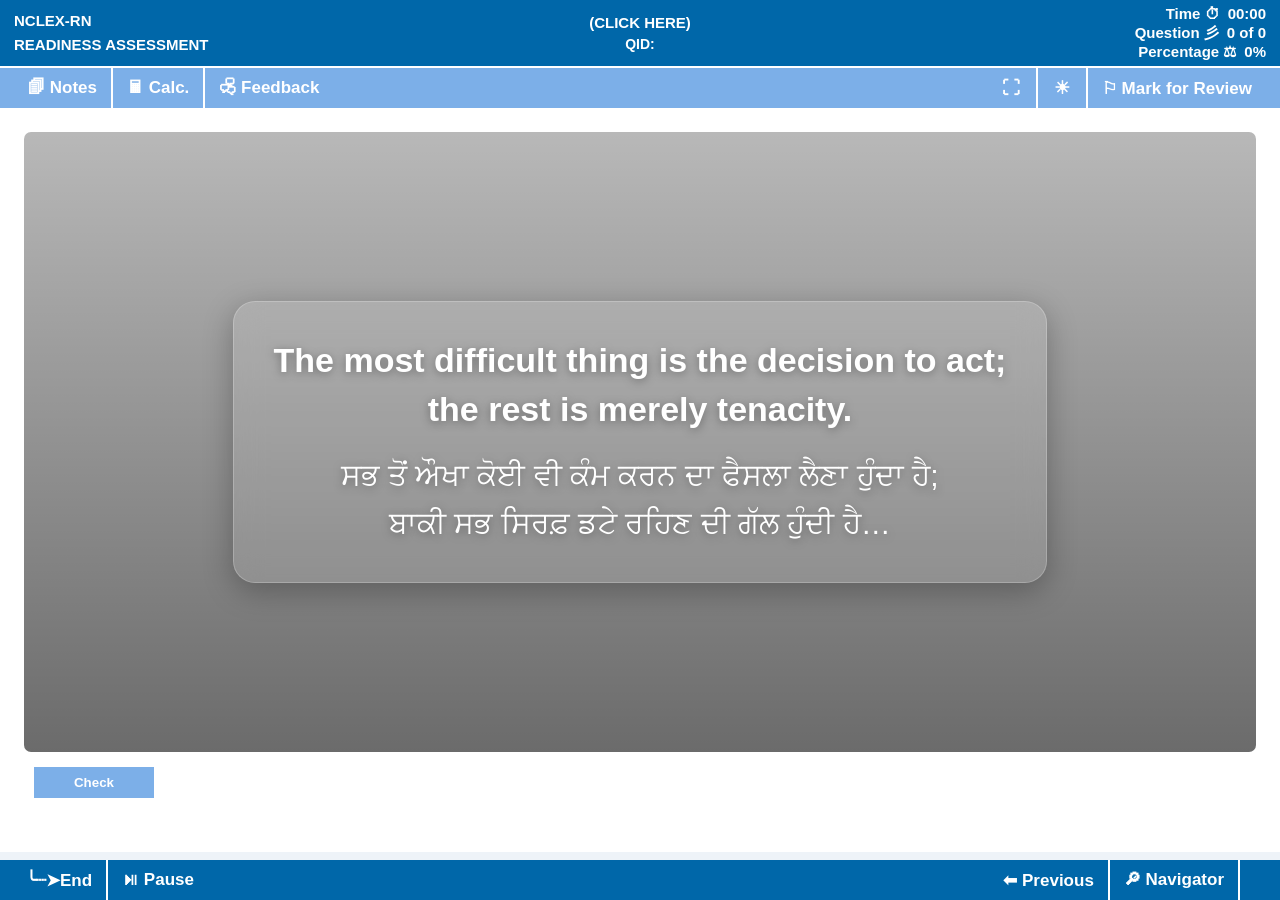
==== commit 1bf3dca5: "Update index.html" ====
--- a/index.html
+++ b/index.html
@@ -1944,7 +1944,7 @@
     <span class="footer-separator"></span>
     <button type="button" onclick="openNavigator()">🔎︎ Navigator</button>
     <span class="footer-separator"></span>
-    <button type="button" onclick="nextQ()">Next ➡</button>
+    <button type="button" onclick="nextQ()"></button>
   </div>
 </div>
 
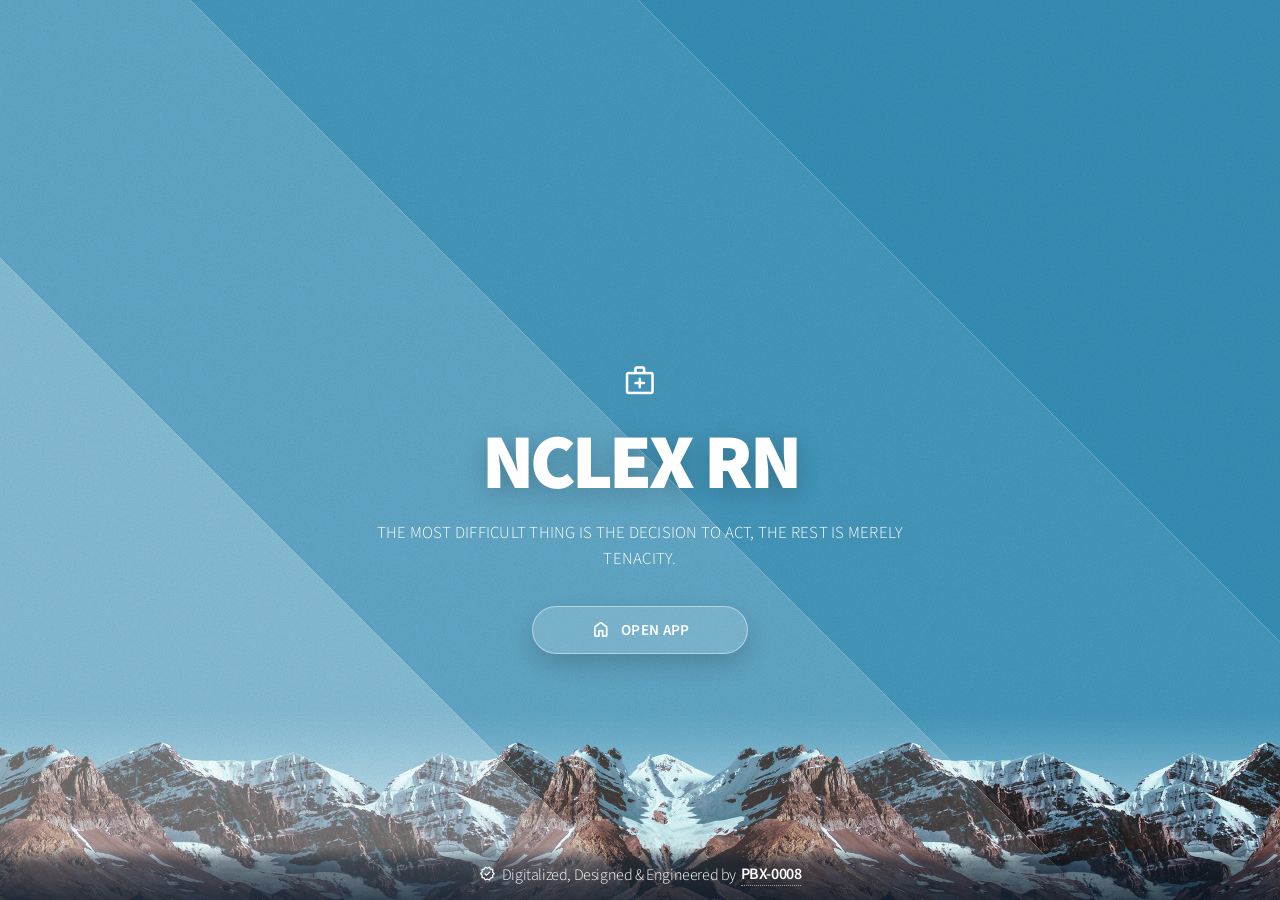
==== commit 093fc4d8: "Add files via upload" ====
--- a/index.html
+++ b/index.html
@@ -1,3536 +1,75 @@
-<!DOCTYPE html>
-<html>
-<head>
-<meta charset="UTF-8">
-<title> NCLEX-RN</title>
+<!DOCTYPE HTML>
+<!--
+	Customized NCLEX RN software by Jagmohan Singh.
+-->
+<html lang="en">
+	<head>
+		<title>NCLEX RN</title>
+		<meta charset="utf-8" />
+		<meta name="viewport" content="width=device-width, initial-scale=1, viewport-fit=cover" />
+		<meta name="description" content="NCLEX RN learning software launch page" />
+		<meta name="theme-color" content="#0067A9" />
+		<meta name="mobile-web-app-capable" content="yes" />
+		<meta name="apple-mobile-web-app-capable" content="yes" />
+		<meta name="apple-mobile-web-app-title" content="NCLEX RN" />
+		<meta name="apple-mobile-web-app-status-bar-style" content="black-translucent" />
+		<link rel="manifest" href="site.webmanifest" />
+		<link rel="apple-touch-icon" href="icons/icon-192.png" />
+		<link rel="preconnect" href="https://fonts.googleapis.com" />
+		<link rel="preconnect" href="https://fonts.gstatic.com" crossorigin />
+		<link rel="stylesheet" href="https://fonts.googleapis.com/css2?family=Material+Symbols+Rounded:opsz,wght,FILL,GRAD@24,400,1,0" />
+		<link rel="stylesheet" href="assets/css/main.css?v=98" />
+		<noscript><link rel="stylesheet" href="assets/css/noscript.css" /></noscript>
+	</head>
+	<body class="is-preload">
+		<div id="wrapper">
+			<div id="bg"></div>
+			<div id="overlay"></div>
+			<div id="main">
 
-<style>
-/* Prevent text selection and copying */
-* {
-  -webkit-user-select: none;
-  -moz-user-select: none;
-  -ms-user-select: none;
-  user-select: none;
-}
+				<!-- Header -->
+					<header id="header" aria-label="NCLEX RN launch screen">
+						<div class="app-badge" aria-hidden="true">
+							<span class="material-symbols-rounded">medical_services</span>
+						</div>
+						<h1>NCLEX RN</h1>
+						<p class="tagline">THE MOST DIFFICULT THING IS THE DECISION TO ACT, THE REST IS MERELY TENACITY.</p>
 
-/* Allow selection in input/textarea for user input */
-input, textarea, select {
-  -webkit-user-select: auto;
-  -moz-user-select: auto;
-  -ms-user-select: auto;
-  user-select: auto;
-}
+						<nav aria-label="Main software navigation">
+							<ul>
+								<li class="center-action">
+									<a href="main.html" class="launch-button" aria-label="Open NCLEX RN main page" title="Open NCLEX RN main page">
+										<span class="material-symbols-rounded" aria-hidden="true">home</span>
+										<span class="button-text">OPEN APP</span>
+									</a>
+								</li>
+							</ul>
+						</nav>
+					</header>
 
-:where(*) {
-  -webkit-user-select: none;
-  user-select: none;
-}
+				<!-- Footer -->
+					<footer id="footer">
+						<span class="copyright">
+							<span class="material-symbols-rounded footer-icon" aria-hidden="true">verified</span>
+							Digitalized, Designed & Engineered by
+							<a href="https://www.instagram.com/pbx0008nclexrn/" target="_blank" rel="noopener noreferrer">PBX-0008</a>
+						</span>
+					</footer>
 
-:where(input, textarea, select) {
-  -webkit-user-select: auto;
-  user-select: auto;
-}
-
-*{ box-sizing:border-box; }
-
-body{
-  margin:0;
-  font-family: Helvetica Neue, Arial,  sans-serif;
-  background:#eef3f8;
-  overflow:hidden;
-  transition: background-color 0.5s ease, color 0.5s ease;
-  line-height: 1.6;
-}
-
-:root{
-  --navy: #0067A9;       /* Darker Navy from top/bottom bars */
-  --navy-light: #7cafe8; /* Lighter Blue from Calculator/Question strip */
-  --google-blue: #0066CC;
-  --calc-red: #8b0000;
-  --calc-blue: #004080;
-  --glass: rgba(255, 255, 255, 0.8);
-  --bg-main: #eef3f8;
-  --bg-left: #ffffff;
-  --bg-right: #ffffff;
-  --text-main: #111111;
-  --border-color: #ffffff;
-}
-
-/* Night Mode Theme */
-body.night-mode {
-  --navy: #1a1a1a;
-  --navy-light: #161616;
-  --glass: rgba(30, 30, 50, 0.85);
-  --bg-main: #0a0a14;
-  --bg-left: #121212;
-  --bg-right: #0f0f0f;
-  --text-main: #e0e0e0;
-  --border-color: #2a2a2a;
-  background: var(--bg-main);
-}
-
-body.night-mode .topbar,
-body.night-mode .bottombar {
-  background: linear-gradient(180deg, #1d1d1d 0%, #141414 100%);
-  border-bottom-color: #2a2a2a;
-}
-
-body.night-mode .calc-strip {
-  background: linear-gradient(180deg, #1d1d1d 0%, #1a1a1a 100%);
-  border-bottom-color: #2a2a2a;
-  border-left-color: #2a2a2a;
-  border-right-color: #2a2a2a;
-}
-
-body.night-mode .left {
-  background: var(--bg-left);
-  box-shadow: inset 0 0 20px rgba(0, 0, 0, 0.5);
-}
-
-body.night-mode #rightPanel {
-  background: var(--bg-left) !important;
-  box-shadow: inset 0 0 20px rgba(0, 0, 0, 0.5);
-}
-
-body.night-mode .divider {
-  background: #666666;
-}
-
-body.night-mode .nav-link {
-  background-color: #1a1a1a;
-  color: #a0a0c0;
-  border-color: #2a2a2a;
-}
-
-body.night-mode .nav-link:hover {
-  background-color: #252525;
-}
-
-body.night-mode .nav-link.active {
-  background-color: #0f0f0f;
-  color: #e0e0e0;
-  border-color: #2a2a2a #2a2a2a #0f0f0f;
-}
-
-body.night-mode .tab-content {
-  background: #121212;
-  border-color: #2a2a2a;
-  color: #e0e0e0;
-}
-
-body.night-mode table th {
-  background-color: #ff6161;
-  color: #e0e0e0;
-}
-
-body.night-mode table td {
-  background: #121212;
-  border-color: #2a2a2a;
-  color: #c0c0c0;
-}
-
-body.night-mode .option:hover {
-  background: transparent;
-  transform: none;
-  box-shadow: none;
-}
-
-body.night-mode .option::before {
-  border-color: #4a4a4a;
-}
-
-body.night-mode .option.selected {
-  background: transparent !important;
-  box-shadow: none;
-}
-
-body.night-mode .option.selected::before {
-  background: #116FAA;
-  border-color: #116FAA;
-}
-
-body.night-mode .qtext,
-body.night-mode #question,
-body.night-mode #caseStudyContainer {
-  color: #e0e0e0;
-  padding: 10px;
-}
-
-/* Question Text Area - More Specific Styling */
-body.night-mode .qtext,
-body.night-mode #question {
-  background: transparent;
-  padding: 10px;
-  border-radius: 0;
-  border: none;
-  box-shadow: none;
-  line-height: 1.8;
-}
-
-body.night-mode #caseStudyContainer {
-  background: transparent;
-  border-bottom: none;
-  border: none;
-  border-radius: 0;
-  box-shadow: none;
-}
-
-/* Answer Options - Enhanced Styling */
-body.night-mode #questionResultBox {
-  background: #1a1a1a !important;
-  border: 1px solid #2a2a2a !important;
-  border-left: 8px solid #2a2a2a !important;
-  color: #e0e0e0;
-  box-shadow: 1px 1px 50px rgba(0, 0, 0, 0.5) !important;
-}
-
-body.night-mode #questionResultBox.correct-answer {
-  background: #1a1a1a !important;
-  border-left-color: #28a745 !important;
-}
-
-body.night-mode #questionResultBox.incorrect-answer {
-  background: #1a1a1a !important;
-  border-left-color: #dc3545 !important;
-}
-
-body.night-mode #questionResultBox.partial-answer {
-  background: #1a1a1a !important;
-  border-left-color: #ffa500 !important;
-}
-
-body.night-mode #questionResultBox .result-item b {
-  color: #ffffff;
-}
-
-body.night-mode #questionResultBox .result-item {
-  color: #e0e0e0;
-}
-
-body.night-mode #questionResultBox .result-item b {
-  color: #ffffff;
-}
-
-body.night-mode .ngn-select {
-  background: #1a1a1a;
-  color: #e0e0e0;
-  border-color: #3a3a3a;
-}
-
-body.night-mode .ngn-dropdown-select {
-  background: linear-gradient(to bottom, #1a1a1a 0%, #121212 100%);
-  color: #e0e0e0;
-  border-color: #3a3a3a;
-}
-
-body.night-mode .ngn-element-container {
-  background: linear-gradient(135deg, #1a1a1a 0%, #121212 100%);
-  border-color: #2a2a2a;
-}
-
-body.night-mode .ngn-interactive-table td {
-  background: #121212;
-  border-color: #2a2a2a;
-}
-
-body.night-mode .ngn-interactive-table tr:hover td {
-  background: #1a1a1a;
-}
-
-/* Night Mode - Separators */
-body.night-mode .strip-separator {
-  background: #3a3a3a;
-}
-
-body.night-mode .footer-separator {
-  background: #3a3a3a;
-}
-
-/* Night Mode - Option Checkbox */
-body.night-mode .option::before {
-  background: #2a2a2a;
-  border-color: #4a4a4a;
-}
-
-/* Night Mode - Slider Thumbs */
-body.night-mode .ngn-slider::-webkit-slider-thumb {
-  background: #3a3a3a;
-  border-color: #4a4a4a;
-}
-
-body.night-mode .ngn-slider::-moz-range-thumb {
-  background: #3a3a3a;
-  border-color: #4a4a4a;
-}
-
-/* Night Mode - Radio Button */
-body.night-mode .ngn-radio-option input[type="radio"]:checked::after {
-  background: #e0e0e0;
-}
-
-body.night-mode #calculator {
-  background: #1a1a1a;
-}
-
-body.night-mode #calc-header {
-  background: linear-gradient(180deg, #1a1a1a 0%, #0f0f0f 100%);
-  color: #e0e0e0;
-}
-
-body.night-mode #calc-display {
-  background: #0f0f0f;
-  color: #e0e0e0;
-}
-
-body.night-mode .calc-btn {
-  background: #2a2a2a;
-  color: #e0e0e0;
-}
-
-body.night-mode .calc-btn.op {
-  background: #8b0000;
-}
-
-body.night-mode .calc-btn.eq {
-  background: #004080;
-}
-
-/* Scrollbar Styling for Night Mode */
-body.night-mode ::-webkit-scrollbar {
-  width: 10px;
-}
-
-body.night-mode ::-webkit-scrollbar-track {
-  background: #1a1a1a;
-}
-
-body.night-mode ::-webkit-scrollbar-thumb {
-  background: #3a3a3a;
-  border-radius: 5px;
-}
-
-body.night-mode ::-webkit-scrollbar-thumb:hover {
-  background: #4a4a4a;
-}
-
-body.night-mode #calc-display {
-  background: #0f0f0f;
-  color: #e0e0e0;
-}
-
-body.night-mode .calc-btn {
-  background: #2a2a2a;
-  color: #e0e0e0;
-}
-
-body.night-mode .calc-btn.op {
-  background: #8b0000;
-}
-
-body.night-mode .calc-btn.eq {
-  background: #004080;
-}
-
-body.night-mode #aiModal {
-  background: rgba(20, 20, 35, 0.9);
-}
-
-body.night-mode .ai-header {
-  background: linear-gradient(180deg, #1a1a1a 0%, #0f0f0f 100%);
-}
-
-/* Night Mode Toggle in Calc Strip */
-.night-toggle-strip {
-  cursor: pointer;
-  font-size: 16px;
-  opacity: 0.9;
-  transition: opacity 0.3s ease;
-}
-
-.night-toggle-strip:hover {
-  opacity: 0.7;
-}
-
-body.night-mode .night-toggle-strip .modeEmojiStrip {
-  filter: grayscale(1) brightness(1.5);
-}
-
-
-/* TOP BAR */
-.topbar{
-  height:68px;
-  background:var(--navy);
-  color:white;
-  padding:0 14px;
-  display:grid;
-  grid-template-columns:minmax(260px, 1fr) auto minmax(260px, 1fr);
-  align-items:center;
-  border-bottom:2px solid white;
-  transition: background-color 0.5s ease, color 0.5s ease;
-}
-.top-left{
-  display:flex;
-  align-items:center;
-  gap:8px;
-  min-width:0;
-  font-size:15px;
-  font-weight:800;
-  white-space:nowrap;
-}
-.top-left-title{
-  display:flex;
-  align-items:center;
-  gap:4px;
-  min-width:0;
-  font-weight:700;
-}
-.top-left-badge{
-  display:none;
-}
-
-/* METALLIC GLARE EFFECT */
-@keyframes metalGlare {
-  0% {
-    color: white;
-    text-shadow: 0 0 5px rgba(255, 255, 255, 0.3);
-  }
-  25% {
-    color: #FFD700;
-    text-shadow: 0 0 15px rgba(255, 255, 0, 0.8),
-                 0 0 30px rgba(255, 255, 0, 0.6);
-  }
-  50% {
-    color: white;
-    text-shadow: 0 0 20px rgba(255, 255, 255, 0.9),
-                 0 0 80px rgba(255, 255, 255, 0.7);
-  }
-  75% {
-    color: #FFD700;
-    text-shadow: 0 0 150px rgba(255, 255, 0, 0.8),
-                 0 0 300px rgba(255, 255, 0, 0.6);
-  }
-  100% {
-    color: white;
-    text-shadow: 0 0 5px rgba(255, 255, 255, 0.3);
-  }
-}
-.top-left.glare-active {
-  animation: metalGlare 6s ease-in-out infinite;
-}
-
-/* GLARING YELLOW-RED EFFECT */
-@keyframes glarYellowRed {
-  0% {
-    color: inherit;
-    text-shadow: 0 0 2px rgba(255, 255, 0, 0.3);
-  }
-  25% {
-    color: #FFD700;
-    text-shadow: 0 0 10px rgba(255, 255, 0, 0.8),
-                 0 0 20px rgba(255, 215, 0, 0.6),
-                 inset 0 0 8px rgba(255, 255, 0, 0.4);
-  }
-  50% {
-    color: #FFA500;
-    text-shadow: 0 0 15px rgba(255, 165, 0, 0.8),
-                 0 0 25px rgba(255, 140, 0, 0.6),
-                 inset 0 0 10px rgba(255, 140, 0, 0.4);
-  }
-  75% {
-    color: #f8a98c;
-    text-shadow: 0 0 15px rgba(255, 69, 0, 0.8),
-                 0 0 25px rgba(255, 114, 142, 0.644),
-                 inset 0 0 10px rgb(255, 112, 112);
-  }
-  100% {
-    color: inherit;
-    text-shadow: 0 0 2px rgba(255, 94, 94, 0.555);
-  }
-}
-
-.pbx-glare {
-  animation: glarYellowRed 3s ease-in-out infinite;
-  font-weight: bold;
-  display: inline-block;
-}
-.top-center{
-  position:static;
-  left:auto;
-  transform:none;
-  justify-self:center;
-  text-align:center;
-  color:white;
-  font-weight:700;
-  line-height:1.2;
-}
-.top-center .meta-line{
-  font-size:15px;
-  font-weight:700;
-  cursor:pointer;
-}
-.top-center .qid-line{
-  font-size:14px;
-  margin-top:4px;
-  font-weight:700;
-}
-
-#typewriter {
-  display:none;
-}
-.cursor-blink { animation: blink 0.7s infinite; }
-@keyframes blink { 50% { border-color: transparent; } }
-
-.top-right{
-  justify-self:end;
-  display:flex;
-  flex-direction:column;
-  align-items:flex-end;
-  gap:5px;
-}
-.status-row{
-  display:flex;
-  align-items:center;
-  gap:8px;
-  font-size:15px;
-  line-height:0.8;
-  color:white;
-  cursor:pointer;
-  padding:1px 0;
-  border:none;
-  font-weight:700;
-  transition: color 0.2s ease;
-}
-.status-label{
-  min-width:72px;
-  text-align:right;
-  font-weight:700;
-}
-.status-icon{
-  display:none;
-}
-.status-value{
-  font-weight:700;
-  white-space:nowrap;
-}
-.status-row:hover{
-  color:#ffe45c;
-}
-
-/* CALC STRIP */
-.calc-strip{
-  height:40px;
-  background:var(--navy-light);
-  color:white;
-  padding:0 16px;
-  display:flex;
-  justify-content:space-between;
-  align-items:center;
-  font-size:15px;
-  font-weight:700;
-  transition: background-color 0.5s ease, color 0.5s ease;
-}
-.calc-left,
-.calc-right{
-  display:flex;
-  align-items:center;
-  gap:0;
-}
-.calc-center{
-  display:none;
-}
-
-.strip-btn{
-  height:auto;
-  display:inline-flex;
-  align-items:center;
-  gap:0;
-  padding:0 12px;
-  border:none;
-  background:transparent;
-  color:white;
-  font-size:17px;
-  font-weight:700;
-  cursor:pointer;
-  transition: color 0.2s ease;
-}
-.strip-btn:hover{
-  color:#ffe45c;
-  background:transparent;
-  border:none;
-}
-.strip-icon{
-  display:none;
-}
-.action-icon-btn{
-  justify-content:center;
-  padding:0 14px;
-}
-.utility-btn{
-  font-size:18px;
-}
-.strip-separator{
-  width:2px;
-  height:40px;
-  background:#ffffff;
-  display:inline-block;
-  margin:0 2px;
-  flex:0 0 2px;
-}
-.hidden-file-input{
-  display:none !important;
-}
-.mark-review-btn.is-marked{
-  color:#ffe45c;
-}
-
-#questionCounter {
-  font-weight:700;
-  font-size:15px;
-}
-
-
-/* --- CASE STUDY TABS STYLING --- */
-#caseStudyContainer {
-  margin-bottom: 20px;
-  border-bottom: 4px solid #eef3f8;
-  padding: 15px 15px 15px 15px;
-  display: none;
-  font-size: 16px;
-  line-height: 1.8;
-  color: #333;
-  font-weight: 500;
-}
-.nav-tabs {
-  display: flex;
-  flex-wrap: wrap;
-  padding-left: 0;
-  margin-bottom: 0;
-  list-style: none;
-  border-bottom: 1px solid #dee2e6;
-}
-.nav-item { margin-bottom: -1px; }
-.nav-link {
-  display: block;
-  padding: 8px 16px;
-  border: 1px solid transparent;
-  border-top-left-radius: 4px;
-  border-top-right-radius: 4px;
-  text-decoration: none;
-  color: var(--navy);
-  background-color: #f8f9fa;
-  cursor: pointer;
-  font-size: 13px;
-  font-weight: bold;
-  margin-right: 2px;
-}
-.nav-link:hover { border-color: #e9ecef #e9ecef #dee2e6; }
-.nav-link.active {
-  color: #495057;
-  background-color: #fff;
-  border-color: #dee2e6 #dee2e6 #fff;
-}
-.tab-content { padding: 15px; border: 1px solid #dee2e6; border-top: none; font-size: 16px; line-height: 1.8; }
-.tab-pane { display: none; }
-.tab-pane.active { display: block; animation: fadeIn 0.3s; }
-@keyframes fadeIn { from { opacity:0; } to { opacity:1; } }
-
-/* --- NGN ELEMENT STYLING --- */
-table { border-collapse: collapse; width: 100%; font-size: 13px; margin: 10px 0; }
-th, td { border: 1px solid #dee2e6; padding: 8px; text-align: left; }
-th { background-color: #f1f3f5; }
-select.ngn-select {
-    padding: 5px; border: 1px solid var(--navy); border-radius: 4px; background: #eef; font-weight: bold; max-width: 100%;
-}
-
-/* MAIN LAYOUT */
-.main{
-  height:calc(100vh - 76px - 40px - 40px);
-  display:grid;
-  grid-template-columns:1fr 0 0;
-}
-
-.left, #rightPanel{
-  overflow-y:auto;
-  overflow-x:hidden;
-  padding:24px;
-  padding-bottom: 60px;
-  transition: background-color 0.5s ease, color 0.5s ease;
-}
-.left{ background:white; }
-#rightPanel{ background:white !important; }
-
-/* VERTICAL DIVIDER - SIMPLE GREY LINE */
-.divider {
-  height: 100%;
-  width: 1px;
-  background: #888888;
-  user-select: none;
-  pointer-events: none;
-  transition: background 0.5s ease;
-  display: none;
-}
-
-#rightPanel {
-  display: none;
-}
-
-/* Show divider and right when question is submitted */
-.main.show-result {
-  grid-template-columns: 1fr 1px 1fr;
-}
-
-.main.show-result .divider,
-.main.show-result #rightPanel {
-  display: block;
-}
-
-.left img, #rightPanel img {
-    max-width: 100%;
-    height: auto;
-    display: block;
-    margin: 15px 0;
-}
-
-/* BLUE TEXT STYLING */
-.blue-search {
-  color: var(--google-blue);
-  text-decoration: underline;
-  cursor: pointer;
-  font-weight: 600;
-}
-
-body.night-mode .blue-search {
-  color: #6fa8dc;
-}
-
-/* Explanation text in night mode */
-body.night-mode #explanation {
-  color: #e0e0e0;
-}
-
-/* Explanation metadata (Topic, Subject with NCSBN) */
-.exp-meta {
-  margin-top: 20px;
-  padding-top: 15px;
-  border-top: 1px solid #dee2e6;
-}
-
-.exp-topic {
-  margin-bottom: 8px;
-  font-size: 16px;
-  color: #242424;
-}
-
-.exp-subject {
-  margin-bottom: 8px;
-  font-size: 14px;
-  color: #888;
-}
-
-body.night-mode .exp-topic {
-  color: #888;
-}
-
-body.night-mode .exp-subject {
-  color: #666;
-}
-
-/* Hide subject and topic from result box (now shown in explanation) */
-#ind-subject, #ind-topic {
-  display: none;
-}
-
-#questionResultBox .result-item:has(#ind-subject),
-#questionResultBox .result-item:has(#ind-topic) {
-  display: none;
-}
-
-/* OPTIONS */
-.option {
-    border: none !important;
-    padding: 10px 5px 10px 50px;
-    margin-bottom: 8px;
-    cursor: default;
-    position: relative;
-    background: transparent !important;
-    transition: none;
-    color: #000000;
-    box-shadow: none !important;
-    border-radius: 0 !important;
-    line-height: 1.3;
-}
-
-body.night-mode .option {
-  background: transparent !important;
-  color: #e0e0e0;
-  box-shadow: none !important;
-  border-radius: 0 !important;
-  padding: 10px 5px 10px 50px;
-  margin-bottom: 8px;
-  line-height: 1.5;
-}
-
-.option::before {
-  content: "";
-  width: 22px;
-  height: 22px;
-  border: 2px solid #ffffff;
-  border-radius: 4px;
-  position: absolute;
-  left: 22px;
-  top: 50%;
-  transform: translateY(-50%);
-  background: #ffffff;
-  box-shadow: inset 0 0 0 1px #41414154;
-}
-
-body.night-mode .option::before {
-  border-color: #41414154;
-  background: #41414154;
-  box-shadow: inset 0 0 0 2px #ffffff;
-}
-
-.option.selected::before {
-  background: #92c5ff;
-  border-color: #ffffff;
-  box-shadow: inset 0 0 0 1px #41414154, inset 0 0 0 4px #ffffff;
-}
-
-body.night-mode .option.selected::before {
-    background: #304961;
-    border-color: #000000a4;
-    box-shadow: inset 0 0 0 1px #ffffff, inset 0 0 0 4px #1a1a2e;
-}
-.option.correct { background: transparent !important; color: #333; }
-.option.wrong { background: transparent !important; color: #333; }
-
-body.night-mode .option.correct { background: transparent !important; color: #e0e0e0; }
-body.night-mode .option.wrong { background: transparent !important; color: #e0e0e0; }
-
-/* CORRECT/WRONG INDICATORS - Using ::after to avoid conflict with checkbox */
-.option.correct::after {
-  content: "✓";
-  position: absolute;
-  left: 0px;
-  top: 50%;
-  transform: translateY(-50%) scaleX(1.1); /* stretch horizontally */
-  transform-origin: center;
-  width: 25px;
-  line-height: 1;
-  text-align: center;
-  font-size: 27px;
-  color: #1bad22;
-}
-
-.option.wrong::after {
-  content: "×";
-  position: absolute;
-  left: 0px;
-  top: 50%;
-  transform: translateY(-50%);
-  width: 20px;
-  line-height: 1;
-  text-align: center;
-  font-size: 35px;
-  color: #ff2828;
-}
-
-/* INDIVIDUAL QUESTION RESULT BOX (FROM IMAGE) */
-#questionResultBox {
-  display: none;
-  background: #ffffff;
-  border: 1px solid #ffffff;
-  border-left: 8px solid #ffffff;
-  margin-top: 20px;
-  padding: 4px;
-  font-size: 16px;
-  color: #000000;
-  box-shadow: 1px 1px 7px rgba(0, 0, 0, 0.315);
-
-}
-
-.result-flex {
-  display: flex;
-  justify-content: space-around;
-  align-items: center;
-  text-align: center;
-}
-
-.result-item b {
-  display: block;
-  font-size: 16px;
-  color: #000000;
-}
-
-body.night-mode .result-item b {
-  color: #ffffff !important;
-}
-
-body.night-mode .result-item {
-  color: #ffffff !important;
-}
-
-#questionResultBox.correct-answer {
-  background: #ffffff !important;
-  border-left-color: #0b6e10 !important;
-}
-
-#questionResultBox.incorrect-answer {
-  background: #ffffff !important;
-  border-left-color: #c91818 !important;
-}
-
-#questionResultBox.partial-answer {
-  background: #ffffff !important;
-  border-left-color: oklch(72.408% 0.14758 86.617) !important;
-}
-
-.result-flex {
-  display: grid !important;
-  grid-template-columns: repeat(3, 1fr) !important;
-  gap: 5px !important;
-  align-items: center !important;
-  text-align: center !important;
-}
-
-.result-item {
-  padding: 8px !important;
-}
-
-.result-item b {
-  margin-bottom: 4px !important;
-}
-
-/* IN-APP AI POPUP (MODAL) */
-#aiModal {
-  position: fixed;
-  top: 60px;
-  right: -550px; /* Hidden by default */
-  width: 500px;
-  height: 80%;
-  background: var(--glass);
-  backdrop-filter: blur(20px);
-  border-radius: 15px 0 0 15px;
-  box-shadow: -10px 0 30px rgba(0,0,0,0.2);
-  z-index: 20000;
-  transition: right 0.5s cubic-bezier(0.175, 0.885, 0.32, 1.275);
-  display: flex;
-  flex-direction: column;
-  border: 1px solid rgba(255,255,255,0.3);
-}
-
-#aiModal.active { right: 0; }
-
-.ai-header {
-  padding: 15px;
-  background: var(--navy);
-  color: white;
-  display: flex;
-  justify-content: space-between;
-  border-radius: 15px 0 0 0;
-  font-weight: bold;
-}
-
-.ai-body { flex: 1; position: relative; }
-.ai-body iframe { width: 100%; height: 100%; border: none; }
-
-.ai-loader {
-  position: absolute;
-  top: 50%; left: 50%;
-  transform: translate(-50%, -50%);
-  display: none;
-  text-align: center;
-}
-
-.spinner {
-  border: 4px solid rgba(255,255,255,0.3);
-  border-top: 4px solid var(--navy);
-  border-radius: 50%;
-  width: 40px; height: 40px;
-  animation: spin 1s linear infinite;
-  margin-bottom: 10px;
-}
-@keyframes spin { 100% { transform: rotate(360deg); } }
-
-
-/* BOTTOM BAR & BUTTONS */
-.bottombar{
-  height:40px;
-  background:var(--navy);
-  padding:0 14px;
-  display:flex;
-  justify-content:space-between;
-  align-items:center;
-  position:fixed;
-  bottom:0;
-  left:0;
-  right:0;
-  z-index:100;
-  font-weight:700;
-  transition: background-color 0.5s ease, color 0.5s ease;
-}
-.bottom-left,
-.bottom-right{
-  display:flex;
-  align-items:center;
-  gap:0;
-}
-.bottombar button{
-  height:auto;
-  background:transparent;
-  color:white;
-  border:none;
-  padding:0 12px;
-  margin:0;
-  cursor:pointer;
-  font-size:17px;
-  font-weight:700;
-  text-align:center;
-  transition: color 0.2s ease;
-}
-.bottombar button:hover{
-  color:#ffe45c;
-  background:transparent;
-}
-.footer-separator{
-  width:2px;
-  height:40px;
-  background:#ffffff;
-  display:inline-block;
-  margin:0 2px;
-  flex:0 0 2px;
-}
-
-.check-btn button{
-  background:var(--navy-light);
-  color:white;
-  border:none;
-  width:120px;
-  padding:8px 0;
-  margin-left:10px;
-  cursor:pointer;
-  font-weight:bold;
-  text-align:center;
-}
-
-body.night-mode .bottombar button,
-body.night-mode .check-btn button {
-  background: transparent;
-  border: none;
-}
-
-body.night-mode .bottombar button:hover {
-  background: transparent;
-}
-
-body.night-mode .check-btn button {
-  background: #2a2a2a;
-  border: 1px solid #3a3a3a;
-}
-
-body.night-mode .check-btn button:hover {
-  background: #3a3a3a;
-}
-
-.check-btn { margin-top: 15px; }
-
-
-/* CALCULATOR */
-#calculator {
-  position: fixed;
-  top: 120px;
-  left: 88px;
-  width: 244px;
-  display: none;
-  z-index: 10000;
-  padding: 10px 10px 14px;
-  background: linear-gradient(180deg, #2a63c6 0%, #2359b7 54%, #1e4ea5 100%);
-  border: 2px solid #163f8f;
-  border-radius: 8px 8px 18px 18px;
-  box-shadow:
-    0 16px 28px rgba(18, 33, 76, 0.32),
-    inset 0 1px 0 rgba(255,255,255,0.22),
-    inset 0 -2px 0 rgba(8, 25, 67, 0.32);
-  user-select: none;
-}
-#calculator::before {
-  content: "";
-  position: absolute;
-  inset: 0;
-  border-radius: inherit;
-  background:
-    linear-gradient(90deg, rgba(255,255,255,0.06) 0, rgba(255,255,255,0.06) 1px, transparent 1px, transparent 9px),
-    linear-gradient(0deg, rgba(0,0,0,0.04) 0, rgba(0,0,0,0.04) 1px, transparent 1px, transparent 9px);
-  opacity: 0.15;
-  pointer-events: none;
-}
-#calc-header {
-  position: absolute;
-  top: 0;
-  left: 0;
-  right: 0;
-  height: 136px;
-  cursor: move;
-  background: transparent;
-  z-index: 1;
-}
-#calc-close {
-  position: absolute;
-  top: -10px;
-  right: -10px;
-  width: 24px;
-  height: 24px;
-  border: none;
-  border-radius: 999px;
-  background: rgba(8, 23, 63, 0.92);
-  color: #fff;
-  font-size: 16px;
-  line-height: 1;
-  display: grid;
-  place-items: center;
-  cursor: pointer;
-  box-shadow: 0 6px 12px rgba(0,0,0,0.25);
-  opacity: 0;
-  transition: opacity 0.2s ease, transform 0.2s ease;
-  z-index: 4;
-}
-#calculator:hover #calc-close {
-  opacity: 1;
-}
-#calc-close:hover {
-  transform: scale(1.08);
-}
-.ti-face {
-  position: relative;
-  z-index: 2;
-}
-.ti-display-wrap {
-  margin-bottom: 10px;
-}
-#calc-display {
-  width: 100%;
-  height: 44px;
-  display: block;
-  border: none;
-  outline: none;
-  padding: 4px 8px;
-  border-radius: 3px;
-  background: linear-gradient(180deg, #d7d8cd 0%, #c2c7b5 100%);
-  box-shadow:
-    inset 0 0 0 2px #6e745f,
-    inset 0 2px 3px rgba(0,0,0,0.22);
-  color: #1c2018;
-  font-family: "Courier New", monospace;
-  font-size: 34px;
-  font-weight: 700;
-  letter-spacing: 1px;
-  text-align: right;
-  pointer-events: none;
-}
-.ti-brand-row {
-  display: flex;
-  justify-content: space-between;
-  align-items: baseline;
-  margin-bottom: 8px;
-  color: #f4f7ff;
-  text-shadow: 0 1px 0 rgba(0,0,0,0.2);
-}
-.ti-brand-small {
-  font-size: 11px;
-  letter-spacing: 0.25px;
-}
-.ti-brand-big {
-  font-size: 16px;
-  font-weight: 700;
-  letter-spacing: 0.4px;
-}
-.ti-upper-lower {
-  display: flex;
-  align-items: center;
-  gap: 12px;
-  margin-bottom: 10px;
-  padding-bottom: 8px;
-  border-bottom: 1px solid rgba(10, 26, 70, 0.42);
-}
-.ti-solar {
-  width: 98px;
-  height: 28px;
-  display: grid;
-  grid-template-columns: repeat(5, 1fr);
-  gap: 2px;
-  padding: 2px;
-  border-radius: 2px;
-  background: linear-gradient(180deg, #0f1f46 0%, #091633 100%);
-  border: 1px solid rgba(5, 14, 36, 0.95);
-  box-shadow: inset 0 1px 0 rgba(255,255,255,0.06);
-}
-.ti-solar span {
-  display: block;
-  border-radius: 1px;
-  background: linear-gradient(180deg, #101524 0%, #05080f 100%);
-  box-shadow: inset 1px 0 0 rgba(255,255,255,0.06);
-}
-.ti-upper-spacer {
-  flex: 1;
-  height: 28px;
-}
-.calc-grid {
-  display: grid;
-  grid-template-columns: repeat(4, 1fr);
-  gap: 8px;
-}
-.calc-btn {
-  position: relative;
-  height: 39px;
-  border: 1px solid #102554;
-  border-radius: 5px;
-  font-family: Arial, Helvetica, sans-serif;
-  font-size: 21px;
-  font-weight: 700;
-  line-height: 1;
-  cursor: pointer;
-  box-shadow:
-    0 2px 0 #102554,
-    inset 0 1px 0 rgba(255,255,255,0.55);
-  transition: transform 0.04s ease, box-shadow 0.04s ease;
-}
-.calc-btn:active {
-  transform: translateY(2px);
-  box-shadow:
-    0 0 0 #102554,
-    inset 0 1px 0 rgba(255,255,255,0.4);
-}
-.calc-btn-red {
-  color: #fff;
-  background:
-    radial-gradient(circle at 1px 1px, rgba(255,255,255,0.18) 0 1px, transparent 1.2px) 0 0/6px 6px,
-    linear-gradient(180deg, #d72543 0%, #be1430 100%);
-}
-.calc-btn-white {
-  color: #101726;
-  background:
-    linear-gradient(180deg, rgba(255,255,255,0.42), rgba(255,255,255,0)) 0 0/100% 10px no-repeat,
-    repeating-linear-gradient(180deg, rgba(0,0,0,0.02) 0 2px, rgba(255,255,255,0.05) 2px 4px),
-    linear-gradient(180deg, #fcfdff 0%, #eef1f6 100%);
-}
-.calc-btn-small {
-  font-size: 14px;
-  letter-spacing: 0.2px;
-}
-.calc-btn-op {
-  font-size: 26px;
-}
-.calc-btn-equals {
-  grid-row: span 2;
-  height: auto;
-  min-height: 86px;
-  font-size: 30px;
-}
-.calc-btn-on {
-  font-size: 12px;
-}
-body.night-mode #calculator {
-  background: linear-gradient(180deg, #2a63c6 0%, #2359b7 54%, #1e4ea5 100%);
-  border-color: #163f8f;
-}
-body.night-mode #calc-display {
-  background: linear-gradient(180deg, #d7d8cd 0%, #c2c7b5 100%);
-  color: #1c2018;
-}
-body.night-mode .calc-btn,
-body.night-mode .calc-btn-red,
-body.night-mode .calc-btn-white {
-  color: inherit;
-}
-body.night-mode .calc-btn-red {
-  color: #fff;
-}
-body.night-mode .calc-btn-white {
-  color: #101726;
-}
-
-/* SLIDER & DROPDOWN STYLES FOR questionTypeId: 3 */
-.ngn-slider-container {
-  display: inline-block;
-  position: relative;
-  margin: 5px 0;
-  vertical-align: middle;
-}
-
-.ngn-slider {
-  -webkit-appearance: none;
-  appearance: none;
-  width: 200px;
-  height: 8px;
-  border-radius: 4px;
-  background: linear-gradient(to right, #e0e0e0 0%, #e0e0e0 100%);
-  outline: none;
-  transition: all 0.3s ease;
-  cursor: pointer;
-  border: 1px solid #ccc;
-}
-
-.ngn-slider:hover {
-  background: linear-gradient(to right, #d0d0d0 0%, #d0d0d0 100%);
-  box-shadow: 0 2px 4px rgba(0,0,0,0.2);
-}
-
-.ngn-slider.selected {
-  background: linear-gradient(to right, var(--navy) 0%, var(--navy-light) 100%);
-  border-color: var(--navy);
-}
-
-.ngn-slider::-webkit-slider-thumb {
-  -webkit-appearance: none;
-  appearance: none;
-  width: 20px;
-  height: 20px;
-  border-radius: 50%;
-  background: white;
-  border: 2px solid var(--navy);
-  cursor: pointer;
-  box-shadow: 0 2px 4px rgba(0,0,0,0.2);
-  transition: all 0.2s ease;
-}
-
-.ngn-slider::-webkit-slider-thumb:hover {
-  transform: scale(1.1);
-  background: var(--navy);
-}
-
-.ngn-slider::-moz-range-thumb {
-  width: 20px;
-  height: 20px;
-  border-radius: 50%;
-  background: white;
-  border: 2px solid var(--navy);
-  cursor: pointer;
-  box-shadow: 0 2px 4px rgba(0,0,0,0.2);
-}
-
-.ngn-slider-value {
-  display: inline-block;
-  min-width: 80px;
-  padding: 4px 10px;
-  background: var(--navy);
-  color: white;
-  border-radius: 4px;
-  font-weight: bold;
-  font-size: 13px;
-  margin-left: 10px;
-  vertical-align: middle;
-  text-align: center;
-}
-
-.ngn-dropdown {
-  position: relative;
-  display: inline-block;
-  vertical-align: middle;
-  margin: 5px 0;
-}
-
-.ngn-dropdown-select {
-  appearance: none;
-  -webkit-appearance: none;
-  -moz-appearance: none;
-  min-width: 180px;
-  padding: 10px 35px 10px 12px;
-  font-size: 14px;
-  font-weight: 500;
-  color: #333;
-  background: linear-gradient(to bottom, #fff 0%, #f8f9fa 100%);
-  border: 2px solid var(--navy);
-  border-radius: 8px;
-  cursor: pointer;
-  transition: all 0.3s ease;
-  box-shadow: 0 2px 4px rgba(0,0,0,0.1);
-}
-
-.ngn-dropdown-select:hover {
-  border-color: var(--navy-light);
-  box-shadow: 0 4px 8px rgba(0,0,0,0.15);
-}
-
-.ngn-dropdown-select:focus {
-  outline: none;
-  border-color: var(--google-blue);
-  box-shadow: 0 0 0 3px rgba(26, 115, 232, 0.2);
-}
-
-.ngn-dropdown-select.correct {
-  background: linear-gradient(to bottom, #d4edda 0%, #c3e6cb 100%);
-  border-color: #28a745;
-  color: #155724;
-}
-
-.ngn-dropdown-select.wrong {
-  background: linear-gradient(to bottom, #f8d7da 0%, #f5c6cb 100%);
-  border-color: #dc3545;
-  color: #721c24;
-}
-
-.ngn-dropdown::after {
-  content: "▼";
-  font-size: 10px;
-  color: var(--navy);
-  position: absolute;
-  right: 12px;
-  top: 50%;
-  transform: translateY(-50%);
-  pointer-events: none;
-}
-
-.ngn-element-container {
-  display: inline-block;
-  margin: 8px 15px 8px 0;
-  padding: 12px 15px;
-  background: linear-gradient(135deg, #fff 0%, #f8f9fa 100%);
-  border: 2px solid #e9ecef;
-  border-radius: 10px;
-  transition: all 0.3s ease;
-  box-shadow: 0 2px 4px rgba(0,0,0,0.05);
-}
-
-.ngn-element-container:hover {
-  border-color: var(--navy-light);
-  box-shadow: 0 4px 8px rgba(0,0,0,0.1);
-}
-
-.ngn-element-label {
-  display: block;
-  font-size: 12px;
-  color: var(--navy);
-  font-weight: bold;
-  margin-bottom: 8px;
-  text-transform: uppercase;
-  letter-spacing: 0.5px;
-}
-
-.ngn-interactive-table {
-  width: 100%;
-  border-collapse: separate;
-  border-spacing: 0 8px;
-  margin: 15px 0;
-}
-
-.ngn-interactive-table th {
-  background: var(--navy);
-  color: white;
-  padding: 12px 15px;
-  text-align: left;
-  font-weight: 600;
-  font-size: 13px;
-}
-
-.ngn-interactive-table th:first-child {
-  border-radius: 8px 0 0 0;
-}
-
-.ngn-interactive-table th:last-child {
-  border-radius: 0 8px 0 0;
-}
-
-.ngn-interactive-table td {
-  background: white;
-  padding: 12px 15px;
-  border: 1px solid #dee2e6;
-  transition: all 0.3s ease;
-}
-
-.ngn-interactive-table td:first-child {
-  border-radius: 8px 0 0 8px;
-  border-left: 3px solid var(--navy);
-  font-weight: 500;
-}
-
-.ngn-interactive-table td:last-child {
-  border-radius: 0 8px 8px 0;
-}
-
-.ngn-interactive-table tr:hover td {
-  background: #f8f9fa;
-  box-shadow: 0 2px 4px rgba(0,0,0,0.1);
-}
-
-.ngn-radio-group {
-  display: flex;
-  gap: 20px;
-  align-items: center;
-}
-
-.ngn-radio-option {
-  display: flex;
-  align-items: center;
-  gap: 8px;
-  cursor: pointer;
-  padding: 8px 12px;
-  border-radius: 6px;
-  transition: all 0.3s ease;
-}
-
-.ngn-radio-option:hover {
-  background: rgba(0, 91, 150, 0.1);
-}
-
-.ngn-radio-option input[type="radio"] {
-  appearance: none;
-  -webkit-appearance: none;
-  width: 18px;
-  height: 18px;
-  border: 2px solid var(--navy);
-  border-radius: 50%;
-  cursor: pointer;
-  transition: all 0.3s ease;
-  position: relative;
-}
-
-.ngn-radio-option input[type="radio"]:checked {
-  background: var(--navy);
-}
-
-.ngn-radio-option input[type="radio"]:checked::after {
-  content: "";
-  position: absolute;
-  top: 50%;
-  left: 50%;
-  transform: translate(-50%, -50%);
-  width: 6px;
-  height: 6px;
-  background: white;
-  border-radius: 50%;
-}
-
-.ngn-radio-option.correct {
-  color: #28a745;
-  font-weight: 600;
-}
-
-.ngn-radio-option.wrong {
-  color: #dc3545;
-  font-weight: 600;
-}
-
-.ngn-checkbox-group {
-  display: flex;
-  flex-wrap: wrap;
-  gap: 15px;
-  align-items: center;
-}
-
-.ngn-checkbox-option {
-  display: flex;
-  align-items: center;
-  gap: 8px;
-  cursor: pointer;
-  padding: 8px 12px;
-  border-radius: 6px;
-  transition: all 0.3s ease;
-}
-
-.ngn-checkbox-option:hover {
-  background: rgba(0, 91, 150, 0.1);
-}
-
-.ngn-checkbox-option input[type="checkbox"] {
-  appearance: none;
-  -webkit-appearance: none;
-  width: 18px;
-  height: 18px;
-  border: 2px solid var(--navy);
-  border-radius: 4px;
-  cursor: pointer;
-  transition: all 0.3s ease;
-  position: relative;
-}
-
-.ngn-checkbox-option input[type="checkbox"]:checked {
-  background: var(--navy);
-}
-
-.ngn-checkbox-option input[type="checkbox"]:checked::after {
-  content: "✓";
-  position: absolute;
-  top: 50%;
-  left: 50%;
-  transform: translate(-50%, -50%);
-  color: white;
-  font-size: 12px;
-  font-weight: bold;
-}
-
-.ngn-option-item {
-  padding: 15px;
-  margin: 8px 0;
-  background: linear-gradient(135deg, #fff 0%, #f8f9fa 100%);
-  border: 2px solid #e9ecef;
-  border-radius: 10px;
-  cursor: pointer;
-  transition: all 0.3s ease;
-  display: flex;
-  align-items: center;
-  gap: 15px;
-}
-
-.ngn-option-item:hover {
-  border-color: var(--navy-light);
-  transform: translateX(5px);
-  box-shadow: 0 4px 8px rgba(0,0,0,0.1);
-}
-
-.ngn-option-item.selected {
-  border-color: var(--navy);
-  background: linear-gradient(135deg, #e8f4fc 0%, #d4e8f7 100%);
-}
-
-.ngn-option-item.correct {
-  border-color: #28a745;
-  background: linear-gradient(135deg, #d4edda 0%, #c3e6cb 100%);
-}
-
-.ngn-option-item.wrong {
-  border-color: #dc3545;
-  background: linear-gradient(135deg, #f8d7da 0%, #f5c6cb 100%);
-}
-
-.ngn-drag-item {
-  padding: 12px 20px;
-  margin: 8px 0;
-  background: linear-gradient(135deg, #fff 0%, #f8f9fa 100%);
-  border: 2px solid var(--navy);
-  border-radius: 8px;
-  cursor: grab;
-  font-weight: 500;
-  transition: all 0.3s ease;
-  display: inline-block;
-}
-
-.ngn-drag-item:active {
-  cursor: grabbing;
-  transform: scale(1.02);
-}
-
-.ngn-drop-zone {
-  min-height: 60px;
-  padding: 15px;
-  border: 2px dashed var(--navy-light);
-  border-radius: 8px;
-  background: rgba(0, 91, 150, 0.05);
-  margin: 15px 0;
-  transition: all 0.3s ease;
-}
-
-.ngn-drop-zone.drag-over {
-  border-color: var(--navy);
-  background: rgba(0, 91, 150, 0.1);
-}
-
-.ngn-highlight-text {
-  padding: 2px 8px;
-  border-radius: 4px;
-  cursor: pointer;
-  transition: all 0.3s ease;
-  border: 2px solid transparent;
-}
-
-.ngn-highlight-text:hover {
-  background: rgba(0, 91, 150, 0.1);
-  border-color: var(--navy-light);
-}
-
-.ngn-highlight-text.selected {
-  background: rgba(0, 91, 150, 0.2);
-  border-color: var(--navy);
-}
-
-.ngn-highlight-text.correct {
-  background: rgba(40, 167, 69, 0.2);
-  border-color: #28a745;
-}
-
-.ngn-highlight-text.wrong {
-  background: rgba(220, 53, 69, 0.2);
-  border-color: #dc3545;
-}
-
-.ngn-result-feedback {
-  padding: 12px 20px;
-  margin: 10px 0;
-  border-radius: 8px;
-  font-weight: 500;
-  text-align: center;
-  animation: slideIn 0.3s ease;
-}
-
-@keyframes slideIn {
-  from {
-    opacity: 0;
-    transform: translateY(-10px);
-  }
-  to {
-    opacity: 1;
-    transform: translateY(0);
-  }
-}
-
-.ngn-result-feedback.correct {
-  background: linear-gradient(135deg, #d4edda 0%, #c3e6cb 100%);
-  color: #155724;
-  border: 1px solid #c3e6cb;
-}
-
-.ngn-result-feedback.wrong {
-  background: linear-gradient(135deg, #f8d7da 0%, #f5c6cb 100%);
-  color: #721c24;
-  border: 1px solid #f5c6cb;
-}
-
-.ngn-submit-btn {
-  background: linear-gradient(135deg, var(--navy) 0%, var(--navy-light) 100%);
-  color: white;
-  border: none;
-  padding: 12px 30px;
-  font-size: 14px;
-  font-weight: bold;
-  border-radius: 8px;
-  cursor: pointer;
-  transition: all 0.3s ease;
-  margin: 15px 0;
-  box-shadow: 0 4px 6px rgba(0,0,0,0.2);
-}
-
-.ngn-submit-btn:hover {
-  transform: translateY(-2px);
-  box-shadow: 0 6px 12px rgba(0,0,0,0.3);
-}
-
-.ngn-submit-btn:active {
-  transform: translateY(0);
-}
-
-.ngn-submit-btn:disabled {
-  background: #6c757d;
-  cursor: not-allowed;
-  transform: none;
-}
-
-/* ---------- SPEAKER ICON FOR EXPLANATION ---------- */
-.speaker-icon {
-  cursor: pointer;
-  margin-left: 8px;
-  font-size: 1.2em;
-  display: inline-block;
-  vertical-align: middle;
-  transition: opacity 0.2s;
-}
-.speaker-icon:hover {
-  opacity: 0.7;
-}
-</style>
-</head>
-
-<body>
-
-<div class="topbar">
-  <div class="top-left">
-    <div class="top-left-title">NCLEX-RN</br>READINESS ASSESSMENT</div>
-    <span id="fileName" class="top-left-badge" onclick="triggerFileLoad()"></span>
-    <div id="typewriter" class="cursor-blink"></div>
-  </div>
-  <div class="top-center">
-    <div class="meta-line" id="testMetaLine" onclick="triggerFileLoad()">(CLICK HERE)</div>
-    <div class="qid-line" id="qidDisplay">QID:</div>
-  </div>
-  <div class="top-right">
-    <div class="status-row" onclick="toggleTime()">
-      <span class="status-label">Time ⏱</span>
-      <span class="status-icon">◷</span>
-      <span class="status-value" id="timeBox">00:00</span>
-    </div>
-    <div class="status-row" onclick="toggleQuestionNumbers()">
-      <span class="status-label">Question 彡</span>
-      <span class="status-icon"></span>
-      <span class="status-value" id="questionCounter">0 of 0</span>
-    </div>
-    <div class="status-row" onclick="toggleScore()">
-      <span class="status-label">Percentage ⚖</span>
-      <span class="status-icon">%</span>
-      <span class="status-value" id="scoreBox">0%</span>
-    </div>
-  </div>
-</div>
-
-<div id="fullscreen-overlay" onclick="this.style.display='none'; toggleFullscreen()" style="position:fixed; top:0; left:0; width:100%; height:100%; background:rgba(0,0,0,0.8); z-index:99999; cursor:pointer; color:white; font-size:24px; display:none; justify-content:center; align-items:center;">Click anywhere to enter fullscreen</div>
-
-<div id="aiModal">
-  <div class="ai-header">
-    <span>✨<span class="pbx-glare"></span> Assistant</span>
-    <span onclick="closeAI()" style="cursor:pointer">✖</span>
-  </div>
-  <div class="ai-body">
-    <div id="aiLoader" class="ai-loader">
-      <div class="spinner"></div>
-      <p>Consulting <span class="pbx-glare"></span> AI...</p>
-    </div>
-    <iframe id="aiFrame" src=""></iframe>
-  </div>
-</div>
-
-<div class="calc-strip">
-  <div class="calc-left">
-    <button class="strip-btn" type="button" onclick="openNotes()"><span>🗐 Notes</span></button>
-    <span class="strip-separator"></span>
-    <button class="strip-btn" type="button" onclick="openCalc()"><span>🖩 Calc.</span></button>
-    <span class="strip-separator"></span>
-    <button class="strip-btn" type="button" onclick="openFeedback()"><span>🗫 Feedback</span></button>
-  </div>
-  <div class="calc-center"></div>
-  <div class="calc-right" id="rightStrip">
-    <input id="fileLoader" class="hidden-file-input" type="file" accept=".txt,.json" onchange="loadFile(event)">
-    <button class="strip-btn action-icon-btn utility-btn" type="button" onclick="toggleFullscreen()" aria-label="Fullscreen">⛶</button>
-    <span class="strip-separator"></span>
-    <button class="strip-btn action-icon-btn utility-btn" type="button" onclick="toggleNightMode()" aria-label="Day and Night">☀︎</button>
-    <span class="strip-separator"></span>
-    <button id="markReviewBtn" class="strip-btn mark-review-btn" type="button" onclick="toggleMarkForReview()"><span>⚐ Mark for Review</span></button>
-  </div>
-</div>
-
-<div class="main">
-  <div class="left">
-    <div id="caseStudyContainer"></div>
-
-    <div class="qtext" id="question"><div style="max-width:1500px;height:620px;border-radius:7px;overflow:hidden;position:relative;font-family:Arial,sans-serif;color:white;">
-
-  <style>
-    .bg-slide {
-      position: absolute;
-      inset: 0;
-      background-size: cover;
-      background-position: center;
-      animation: fadeShow 24s infinite;
-      transform: scale(1.06);
-    }
-
-    .bg1 {
-      background-image: url('https://images.unsplash.com/photo-1501785888041-af3ef285b470?auto=format&fit=crop&w=1600&q=80');
-      animation-delay: 0s;
-    }
-
-    .bg2 {
-      background-image: url('https://images.unsplash.com/photo-1500530855697-b586d89ba3ee?auto=format&fit=crop&w=1600&q=80');
-      animation-delay: 8s;
-    }
-
-    .bg3 {
-      background-image: url('https://images.unsplash.com/photo-1464822759023-fed622ff2c3b?auto=format&fit=crop&w=1600&q=80');
-      animation-delay: 16s;
-    }
-
-    @keyframes fadeShow {
-      0%   { opacity: 0; transform: scale(1.08); }
-      8%   { opacity: 1; transform: scale(1.03); }
-      30%  { opacity: 1; transform: scale(1); }
-      38%  { opacity: 0; transform: scale(1.05); }
-      100% { opacity: 0; transform: scale(1.08); }
-    }
-
-    .dark-overlay {
-      position: absolute;
-      inset: 0;
-      background: linear-gradient(to bottom, rgba(0,0,0,0.28), rgba(0,0,0,0.58));
-    }
-
-    .text-wrap {
-      position: relative;
-      z-index: 2;
-      height: 100%;
-      display: flex;
-      align-items: center;
-      justify-content: center;
-      padding: 30px;
-      text-align: center;
-    }
-
-    .blur-box {
-      max-width: 980px;
-      padding: 34px 40px;
-      border-radius: 22px;
-      background: rgba(255,255,255,0.12);
-      backdrop-filter: blur(14px);
-      -webkit-backdrop-filter: blur(14px);
-      border: 1px solid rgba(255,255,255,0.22);
-      box-shadow: 0 8px 30px rgba(0,0,0,0.28);
-    }
-
-    .blur-box h3 {
-      margin: 0 0 18px 0;
-      font-size: 34px;
-      line-height: 1.45;
-      font-weight: 700;
-      text-shadow: 0 2px 10px rgba(0,0,0,0.35);
-    }
-
-    .blur-box p {
-      margin: 0;
-      font-size: 30px;
-      line-height: 1.6;
-      font-weight: 500;
-      text-shadow: 0 2px 10px rgba(0,0,0,0.35);
-    }
-
-    @media (max-width: 768px) {
-      .blur-box {
-        padding: 22px 18px;
-        border-radius: 16px;
-      }
-      .blur-box h3 {
-        font-size: 22px;
-      }
-      .blur-box p {
-        font-size: 20px;
-      }
-    }
-  </style>
-
-  <!-- Changing Background Images -->
-  <div class="bg-slide bg1"></div>
-  <div class="bg-slide bg2"></div>
-  <div class="bg-slide bg3"></div>
-
-  <!-- Overlay -->
-  <div class="dark-overlay"></div>
-
-  <!-- Text in Blurred Box -->
-  <div class="text-wrap">
-    <div class="blur-box">
-      <h3>
-        The most difficult thing is the decision to act;<br>
-        the rest is merely tenacity.
-      </h3>
-      <p>
-        ਸਭ ਤੋਂ ਔਖਾ ਕੋਈ ਵੀ ਕੰਮ ਕਰਨ ਦਾ ਫੈਸਲਾ ਲੈਣਾ ਹੁੰਦਾ ਹੈ;<br>
-        ਬਾਕੀ ਸਭ ਸਿਰਫ਼ ਡਟੇ ਰਹਿਣ ਦੀ ਗੱਲ ਹੁੰਦੀ ਹੈ…
-      </p>
-    </div>
-  </div>
-
-</div></div>
-    <div id="options"></div>
-    <div class="check-btn"><button onclick="check()">Check</button></div>
-
-    <div id="questionResultBox">
-        <div class="result-flex">
-            <div class="result-item"><b id="ind-score">0 / 0</b>♛ Scored/Max</div>
-            <div class="result-item"><b id="ind-scoring-rule">0 / 1</b>🛡 Scoring rule</div>
-            <div class="result-item"><b id="ind-time">00 mins, 00 secs</b>ⴵ Time spent</div>
-            <div class="result-item"><b id="ind-subject">General</b>subject</div>
-            <div class="result-item"><b id="ind-topic">General</b>topic</div>
-        </div>
-    </div>
-  </div>
-  <div id="dividerLine" class="divider"></div>
-  <div id="rightPanel" class="right">
-    <div id="explanation">Explanation will appear here.</div>
-  </div>
-</div>
-
-<div class="bottombar">
-  <div class="bottom-left">
-    <button type="button" onclick="endTest()">╰┈➤End</button>
-    <span class="footer-separator"></span>
-    <button type="button" onclick="suspendTest()">⏯ Pause</button>
-  </div>
-  <div class="bottom-right">
-    <button type="button" onclick="prevQ()">⬅ Previous</button>
-    <span class="footer-separator"></span>
-    <button type="button" onclick="openNavigator()">🔎︎ Navigator</button>
-    <span class="footer-separator"></span>
-    <button type="button" onclick="nextQ()"></button>
-  </div>
-</div>
-
-<div id="calculator" aria-label="Texas Instruments TI-108 calculator">
-  <div id="calc-header" aria-hidden="true"></div>
-  <button id="calc-close" type="button" aria-label="Close calculator" onclick="closeCalc()">×</button>
-  <div class="ti-face">
-    <div class="ti-display-wrap">
-      <input type="text" id="calc-display" readonly value="0">
-    </div>
-    <div class="ti-brand-row">
-      <span class="ti-brand-small">TEXAS INSTRUMENTS</span>
-      <span class="ti-brand-big">TI-108</span>
-    </div>
-    <div class="ti-upper-lower">
-      <div class="ti-solar" aria-hidden="true">
-        <span></span><span></span><span></span><span></span><span></span>
-      </div>
-      <div class="ti-upper-spacer"></div>
-    </div>
-    <div class="calc-grid">
-      <button class="calc-btn calc-btn-red calc-btn-small" onclick="calcToggleSign()">+/-</button>
-      <button class="calc-btn calc-btn-red calc-btn-small" onclick="calcSqrt()">√</button>
-      <button class="calc-btn calc-btn-red calc-btn-small" onclick="calcPercent()">%</button>
-      <button class="calc-btn calc-btn-red calc-btn-op" onclick="calcOperator('+')">+</button>
-
-      <button class="calc-btn calc-btn-red calc-btn-small" onclick="calcMemoryRecallClear()">MRC</button>
-      <button class="calc-btn calc-btn-red calc-btn-small" onclick="calcMemorySubtract()">M-</button>
-      <button class="calc-btn calc-btn-red calc-btn-small" onclick="calcMemoryAdd()">M+</button>
-      <button class="calc-btn calc-btn-red calc-btn-op" onclick="calcOperator('*')">×</button>
-
-      <button class="calc-btn calc-btn-white" onclick="calcDigit('7')">7</button>
-      <button class="calc-btn calc-btn-white" onclick="calcDigit('8')">8</button>
-      <button class="calc-btn calc-btn-white" onclick="calcDigit('9')">9</button>
-      <button class="calc-btn calc-btn-red calc-btn-op" onclick="calcOperator('-')">−</button>
-
-      <button class="calc-btn calc-btn-white" onclick="calcDigit('4')">4</button>
-      <button class="calc-btn calc-btn-white" onclick="calcDigit('5')">5</button>
-      <button class="calc-btn calc-btn-white" onclick="calcDigit('6')">6</button>
-      <button class="calc-btn calc-btn-red calc-btn-op" onclick="calcOperator('+')">+</button>
-
-      <button class="calc-btn calc-btn-white" onclick="calcDigit('1')">1</button>
-      <button class="calc-btn calc-btn-white" onclick="calcDigit('2')">2</button>
-      <button class="calc-btn calc-btn-white" onclick="calcDigit('3')">3</button>
-      <button class="calc-btn calc-btn-red calc-btn-op calc-btn-equals" onclick="calcOperator('=')">=</button>
-
-      <button class="calc-btn calc-btn-red calc-btn-on calc-btn-small" onclick="calcClear()">ON/C</button>
-      <button class="calc-btn calc-btn-white" onclick="calcDigit('0')">0</button>
-      <button class="calc-btn calc-btn-white" onclick="calcDecimal()">.</button>
-    </div>
-  </div>
-</div>
-
-<script>
-let DATA={questionList:[]};
-let qIndex=0, selected=[], score=0, total=0, sec=0;
-let timer=null, questionsLoaded=false;
-let showScore=true, showTime=true, showQuestionNumbers=true;
-let currentFileBaseName="";
-
-/* TYPEWRITER LOGIC */
-const terms = ["Loading... Core...", "ਦਿਲ ਦਾ ਨੀ ਮਾੜਾ...", "ਦਬੀ ਨਾ ਤੂੰ ਦੁਨੀਆ ਸਵਾਦ ਲੈਂਦੀ ਏ...", " is AI-Powered", "made Nursing Simple & Easy", "Helps in Achieving Goals", "All in One= ", "Advanced  Search Engine", "designed by- J.SINGH"];
-const termsHtml = ["Loading...<span class='pbx-glare'></span> Core...", "ਦਿਲ ਦਾ ਨੀ ਮਾੜਾ...", "ਦਬੀ ਨਾ ਤੂੰ ਦੁਨੀਆ ਸਵਾਦ ਲੈਂਦੀ ਏ...", "<span class='pbx-glare'></span> is AI-Powered", "made Nursing Simple & Easy", "Helps in Achieving Goals", "All in One= <span class='pbx-glare'></span>", "Advanced <span class='pbx-glare'></span> Search Engine", "designed by- J.SINGH"];
-const twElement = document.getElementById("typewriter");
-let termIndex = 0, charIndex = 0, isDeleting = false;
-
-function typeEffect() {
-  if (!twElement) return;
-  if (questionsLoaded) { twElement.style.display = "none"; return; }
-  const currentTerm = terms[termIndex];
-  const currentTermHtml = termsHtml[termIndex];
-  if (isDeleting) {
-    const truncated = currentTerm.substring(0, charIndex - 1);
-    twElement.innerHTML = currentTermHtml.substring(0, currentTermHtml.indexOf(currentTerm) + truncated.length);
-    charIndex--;
-  } else {
-    const truncated = currentTerm.substring(0, charIndex + 1);
-    twElement.innerHTML = currentTermHtml.substring(0, currentTermHtml.indexOf(currentTerm) + truncated.length);
-    charIndex++;
-  }
-  let typeSpeed = isDeleting ? 40 : 60;
-  if (!isDeleting && charIndex === currentTerm.length) {
-    typeSpeed = 2000;
-    isDeleting = true;
-  } else if (isDeleting && charIndex === 0) {
-    isDeleting = false;
-    termIndex = (termIndex + 1) % terms.length;
-    typeSpeed = 1000;
-  }
-  setTimeout(typeEffect, typeSpeed);
-}
-if (twElement) { typeEffect(); }
-
-/* NEW IN-APP AI SEARCH */
-function aiSearch(term) {
-  const modal = document.getElementById("aiModal");
-  const loader = document.getElementById("aiLoader");
-  const frame = document.getElementById("aiFrame");
-
-  modal.classList.add("active");
-  loader.style.display = "block";
-  frame.style.opacity = "0";
-
-  const prompt = `according to NCLEX-RN define  ${term} and tell me 5 key points about ${term} in short whole output within 10 lines or minimal`;
-  frame.src = `https://www.google.com/search?q=${encodeURIComponent(prompt)}&igu=1`;
-
-  frame.onload = () => {
-    loader.style.display = "none";
-    frame.style.opacity = "1";
-  };
-}
-
-function closeAI() {
-  document.getElementById("aiModal").classList.remove("active");
-}
-
-/* APP LOGIC */
-function clean(t){ return t ?? ""; }
-
-function formatExplanation(t){
-  if(!t) return "";
-  let text = t.replace(/\((Option|Options)[^)]+\)/gi, m => `<span class="opt-gap"><b>${m}</b></span>`);
-  text = text.replace(/<a[^>]*>(.*?)<\/a>/gi, (match, p1) => {
-    return `<span class="blue-search" onclick="aiSearch('${p1}')">${p1}</span>`;
-  });
-  return text;
-}
-
-function startTimer(){ if(timer || !questionsLoaded) return; timer=setInterval(()=>{
-    sec++;
-    if(DATA.questionList[qIndex] && !DATA.questionList[qIndex].submitted) {
-        DATA.questionList[qIndex].timeTaken = (DATA.questionList[qIndex].timeTaken || 0) + 1;
-    }
-    updateTopBar();
-},1000); }
-
-function updateHeaderMeta(){
-  const testMetaLine = document.getElementById('testMetaLine');
-  if(testMetaLine){
-    const testId = currentFileBaseName || DATA.testId || DATA.testID || DATA.assessmentId || DATA.examId || '----';
-    const testMode = DATA.testMode || DATA.mode || 'Tutored, Untimed';
-    testMetaLine.innerText = `TEST ID: ${testId} (${testMode})`;
-  }
-}
-
-function updateTopBar(){
-  let p=total?Math.round((score/total)*100):0;
-  let m=String(Math.floor(sec/60)).padStart(2,'0');
-  let s=String(sec%60).padStart(2,'0');
-  const scoreEl = document.getElementById('scoreBox');
-  const timeEl = document.getElementById('timeBox');
-  const questionEl = document.getElementById('questionCounter');
-  if(scoreEl) scoreEl.innerText = showScore ? `${p}%` : '—';
-  if(timeEl) timeEl.innerText = showTime ? `${m}:${s}` : '—';
-  if(questionEl) questionEl.innerText = showQuestionNumbers ? (DATA.questionList.length ? `${qIndex+1} of ${DATA.questionList.length}` : '0 of 0') : '—';
-}
-
-function toggleScore(){ showScore=!showScore; updateTopBar(); }
-function toggleTime(){ showTime=!showTime; updateTopBar(); }
-function toggleQuestionNumbers(){ showQuestionNumbers=!showQuestionNumbers; updateTopBar(); }
-
-function triggerFileLoad(){
-  const input = document.getElementById('fileLoader');
-  if(input) input.click();
-}
-
-function futureFeature(){ return; }
-function openNotes(){ return; }
-function openFeedback(){ return; }
-
-function toggleFullscreen() {
-  if (!document.fullscreenElement) {
-    document.documentElement.requestFullscreen().catch(() => {
-      const overlay = document.getElementById('fullscreen-overlay');
-      if (overlay) overlay.style.display = 'flex';
-    });
-  } else {
-    document.exitFullscreen();
-  }
-}
-
-function openNavigator(){
-  if(!DATA.questionList.length) return;
-  const answer = prompt(`Go to question (1-${DATA.questionList.length})`);
-  if(answer === null) return;
-  const target = parseInt(answer, 10);
-  if(Number.isInteger(target) && target >= 1 && target <= DATA.questionList.length){
-    qIndex = target - 1;
-    render();
-    updateTopBar();
-  }
-}
-
-function endTest(){
-  window.location.reload();
-}
-function suspendTest(){
-  if(timer){
-    clearInterval(timer);
-    timer = null;
-    return;
-  }
-  if(questionsLoaded){
-    startTimer();
-  }
-}
-
-function updateMarkReviewButton(){
-  const btn = document.getElementById('markReviewBtn');
-  const q = DATA.questionList[qIndex];
-  if(!btn || !q) return;
-  btn.classList.toggle('is-marked', !!q.markedForReview);
-}
-
-function toggleMarkForReview(){
-  const q = DATA.questionList[qIndex];
-  if(!q) return;
-  q.markedForReview = !q.markedForReview;
-  updateMarkReviewButton();
-}
-
-// Night Mode Toggle Function
-function toggleNightMode() {
-  console.log('[NightMode] Toggle clicked, current state:', document.body.classList.contains('night-mode'));
-  document.body.classList.toggle('night-mode');
-  const isNightMode = document.body.classList.contains('night-mode');
-  console.log('[NightMode] New state:', isNightMode);
-
-
-  // Save preference to localStorage
-  try {
-    localStorage.setItem('nightMode', isNightMode ? 'enabled' : 'disabled');
-    console.log('[NightMode] Preference saved to localStorage');
-  } catch(e) {
-    console.log('[NightMode] Could not save to localStorage:', e);
-  }
-}
-
-// Load night mode preference on page load
-document.addEventListener('DOMContentLoaded', function() {
-  console.log('[NightMode] DOM loaded, checking preference...');
-  try {
-    const savedPreference = localStorage.getItem('nightMode');
-    console.log('[NightMode] Saved preference:', savedPreference);
-    if (savedPreference === 'enabled') {
-      document.body.classList.add('night-mode');
-      console.log('[NightMode] Applied saved preference');
-    }
-  } catch(e) {
-    console.log('[NightMode] Could not load from localStorage:', e);
-  }
-});
-
-/* --- CASE STUDY TAB LOGIC --- */
-function initTabs(container) {
-  const links = container.querySelectorAll('.nav-link');
-  links.forEach(link => {
-    link.onclick = (e) => {
-      e.preventDefault();
-      container.querySelectorAll('.nav-link').forEach(l => l.classList.remove('active'));
-      container.querySelectorAll('.tab-pane').forEach(p => p.classList.remove('active'));
-      link.classList.add('active');
-      const targetId = link.getAttribute('data-target').replace('#', '');
-      const target = container.querySelector(`#${targetId}`);
-      if(target) target.classList.add('active');
-    }
-  });
-}
-
-function render(){
-  if(!DATA.questionList.length) return;
-  const q=DATA.questionList[qIndex];
-  selected=q.userAnswer||[];
-
-  // Show divider and right panel only when question is submitted
-  const mainEl = document.querySelector('.main');
-  if (mainEl) {
-    if (q.submitted) {
-      mainEl.classList.add('show-result');
-      mainEl.style.gridTemplateColumns = '1fr 1px 1fr';
-    } else {
-      mainEl.classList.remove('show-result');
-      mainEl.style.gridTemplateColumns = '1fr 0 0';
-    }
-  }
-
-  updateTopBar();
-  updateMarkReviewButton();
-  const qidDisplay = document.getElementById("qidDisplay");
-  if (qidDisplay) {
-    qidDisplay.innerText = `QID: ${q.questionId || "----"} (${q.formatTypeId || q.questionTypeId || "----"})`;
-  }
-
-  const csBox = document.getElementById("caseStudyContainer");
-  if(q.abstractId > 0 && DATA.abstractList) {
-      const abs = DATA.abstractList.find(a => a.id === q.abstractId);
-      if(abs) {
-          csBox.style.display = "block";
-          csBox.innerHTML = `<strong>CASE STUDY (Patient Data):</strong><br>` + abs.text;
-          initTabs(csBox);
-      }
-  } else {
-      csBox.style.display = "none";
-  }
-
-  let qTxt = clean(q.questionText);
-  if(q.formatTypeId === 17 && q.answerChoiceList.length > 0) {
-      try {
-          const choiceData = JSON.parse(q.answerChoiceList[0].choice);
-          if(choiceData.elementList) {
-             choiceData.elementList.forEach(el => {
-                 let opts = `<option>Select Answer...</option>` +
-                            el.optionList.map((o, idx) => `<option value="${idx}">${o.defaultText || "Option "+(idx+1)}</option>`).join('');
-
-                 if(choiceData.choiceCollection) {
-                     const coll = choiceData.choiceCollection.find(c => c.choiceCollectionId === el.optionList[0].choiceCollectionId);
-                     if(coll) {
-                         opts = `<option>[ Select Option ]</option>` + coll.choiceList.map(c => `<option>${c.choiceText}</option>`).join('');
-                     }
-                 }
-                 qTxt = qTxt.replace(`#Element-${el.elementId}#`, `<select class="ngn-select" disabled>${opts}</select>`);
-             });
-          }
-      } catch(e) { console.log("Parsing error", e); }
-  }
-  question.innerHTML = qTxt;
-
-  if(q.submitted){
-    // ========== MODIFIED: added speaker icon next to Explanation ==========
-    explanation.innerHTML=`<div class="exp-title"><strong>Explanation</strong> <span class="speaker-icon" onclick="speakExplanation()">🔊</span></div><div class="correct-exp">${formatExplanation(q.explanationText)}</div><div class="exp-meta"><div class="exp-topic">${q.topic || "General"}</div><div class="exp-subject">NCSBN ${q.subject || "General"}</div></div>`;
-    document.getElementById("questionResultBox").style.display = "block";
-    document.getElementById("ind-score").innerText = `${q.qScore} / ${q.qMax}`;
-    document.getElementById("ind-scoring-rule").innerText = `${q.qScore} / ${q.qMax}`;
-
-    let qm = String(Math.floor(q.timeTaken/60)).padStart(2,'0');
-    let qs = String(q.timeTaken%60).padStart(2,'0');
-    document.getElementById("ind-time").innerText = `${qm} mins, ${qs} secs`;
-
-    const correct=q.correctAnswer.split(",").map(x=>+x-1);
-    const resultBox = document.getElementById("questionResultBox");
-    resultBox.classList.remove("correct-answer", "incorrect-answer", "partial-answer");
-
-    const allCorrectSelected = correct.every(i => selected.includes(i));
-    const noWrongSelected = selected.every(i => correct.includes(i));
-
-    if(allCorrectSelected && noWrongSelected && selected.length > 0){
-      resultBox.classList.add("correct-answer");
-    } else if(q.qScore > 0 && q.qScore < q.qMax){
-      resultBox.classList.add("partial-answer");
-    } else if(q.qScore === 0 || selected.length === 0){
-      resultBox.classList.add("incorrect-answer");
-    }
-  } else {
-    explanation.innerText="Explanation will appear here after clicking Check.";
-    document.getElementById("questionResultBox").style.display = "none";
-  }
-
-  const correct=q.submitted ? q.correctAnswer.split(",").map(x=>+x-1) : [];
-  options.innerHTML="";
-
-  // Check if this is a questionTypeId: 3 (NGN) question that needs special rendering
-  if(q.questionTypeId === 3 && q.answerChoiceList.length > 0) {
-      // Render NGN question with sliders/dropdowns
-      const ngnContainer = renderQuestionType3(q);
-      options.appendChild(ngnContainer);
-  } else if(q.answerChoiceList.length === 1 && q.answerChoiceList[0].choice.includes('<table')) {
-      const d=document.createElement("div");
-      d.innerHTML = q.answerChoiceList[0].choice;
-      options.appendChild(d);
-  } else {
-      // Calculate total correctTaken for percentage display
-      let totalCorrectTaken = 0;
-      if(q.submitted) {
-        totalCorrectTaken = q.answerChoiceList.reduce((sum, choice) => {
-          const ct = choice.correctTaken || 0;
-          return sum + ct;
-        }, 0);
-      }
-
-      q.answerChoiceList.forEach((c,i)=>{
-        const d=document.createElement("div");
-        d.className="option";
-        if(selected.includes(i)) d.classList.add("selected");
-        if(q.submitted){
-          if(correct.includes(i)) d.classList.add("correct");
-          if(selected.includes(i)&&!correct.includes(i)) d.classList.add("wrong");
-        }
-        d.innerHTML=c.choice;
-        d.style.position="relative";
-
-        // Add percentage display after check is pressed
-        if(q.submitted && totalCorrectTaken > 0) {
-          const percentage = Math.round((c.correctTaken || 0) / totalCorrectTaken * 100);
-          const percentSpan = document.createElement("span");
-          percentSpan.style.color = "black";
-          percentSpan.innerText = ` (${percentage}%)`;
-          d.appendChild(percentSpan);
-        }
-
-        d.onclick=()=>{
-          if(q.submitted) return;
-          selected.includes(i)?selected=selected.filter(x=>x!==i):selected.push(i);
-          q.userAnswer=selected;
-          render();
-        };
-        options.appendChild(d);
-      });
-  }
-}
-
-function check(){
-  const q=DATA.questionList[qIndex];
-  if(!q || q.submitted) return;
-  q.submitted=true;
-  const correct=q.correctAnswer.split(",").map(x=>+x-1);
-  let cs=0,is=0;
-  selected.forEach(i=> correct.includes(i)?cs++:is++ );
-
-  let qPoints = Math.max(0,cs-is);
-  q.qScore = qPoints;
-  q.qMax = correct.length;
-
-  score += qPoints;
-  total += correct.length;
-  updateTopBar();
-  render();
-}
-
-function nextQ(){ if(qIndex<DATA.questionList.length-1){ qIndex++; render(); } }
-function prevQ(){ if(qIndex>0){ qIndex--; render(); } }
-
-// Keyboard navigation - Left/Right arrow keys, Number keys for options, Enter for check, + for fullscreen
-document.addEventListener('keydown', function(e) {
-  // Ignore arrow keys when typing in input fields (calculator, text inputs)
-  const tag = e.target.tagName.toLowerCase();
-  if(tag === 'input' || tag === 'textarea' || tag === 'select') return;
-
-  // Arrow keys for navigation
-  if(e.key === 'ArrowLeft') { prevQ(); }
-  if(e.key === 'ArrowRight') { nextQ(); }
-
-  // Number keys 1-9 for selecting/deselecting options
-  if(e.key >= '1' && e.key <= '9') {
-    const optionIndex = parseInt(e.key) - 1;
-    const q = DATA.questionList[qIndex];
-    if(q && !q.submitted) {
-      // Toggle option selection
-      if(selected.includes(optionIndex)) {
-        selected = selected.filter(x => x !== optionIndex);
-      } else {
-        selected.push(optionIndex);
-      }
-      q.userAnswer = selected;
-      render();
-    }
-  }
-
-  // Enter key to check answer
-  if(e.key === 'Enter') {
-    const q = DATA.questionList[qIndex];
-    if(q && !q.submitted) {
-      check();
-    }
-  }
-
-  // + key to toggle fullscreen
-  if(e.key === '+' || e.key === '=') {
-    toggleFullscreen();
-  }
-});
-
-function openCalc(){ document.getElementById("calculator").style.display="block"; }
-function closeCalc(){ document.getElementById("calculator").style.display="none"; }
-
-let calcState = {
-  display: "0",
-  storedValue: null,
-  pendingOp: null,
-  waitingForNewValue: false,
-  memory: 0,
-  lastMemoryAction: ""
-};
-
-function formatCalcValue(value) {
-  if (typeof value === "string") return value;
-  if (!Number.isFinite(value)) return "Error";
-  let text = value.toString();
-  if (text.length <= 10) return text;
-  text = parseFloat(value.toPrecision(8)).toString();
-  if (text.length <= 10) return text;
-  return value.toExponential(4).replace("+", "");
-}
-
-function updateCalcDisplay(value) {
-  const display = document.getElementById("calc-display");
-  const text = formatCalcValue(value);
-  calcState.display = text;
-  if (display) display.value = text;
-}
-
-function calcClear() {
-  calcState = {
-    display: "0",
-    storedValue: null,
-    pendingOp: null,
-    waitingForNewValue: false,
-    memory: calcState.memory || 0,
-    lastMemoryAction: ""
-  };
-  updateCalcDisplay("0");
-}
-
-function clearCalculatorMemory() {
-  calcState.memory = 0;
-  calcState.lastMemoryAction = "";
-}
-
-function currentCalcNumber() {
-  return Number(calcState.display);
-}
-
-function calcDigit(digit) {
-  if (calcState.display === "Error") calcClear();
-
-  if (calcState.waitingForNewValue) {
-    updateCalcDisplay(digit);
-    calcState.waitingForNewValue = false;
-  } else {
-    const plain = calcState.display.replace("-", "").replace(".", "");
-    if (plain.length >= 9) return;
-    updateCalcDisplay(calcState.display === "0" ? digit : calcState.display + digit);
-  }
-  calcState.lastMemoryAction = "";
-}
-
-function calcDecimal() {
-  if (calcState.display === "Error") calcClear();
-
-  if (calcState.waitingForNewValue) {
-    updateCalcDisplay("0.");
-    calcState.waitingForNewValue = false;
-  } else if (!calcState.display.includes(".")) {
-    updateCalcDisplay(calcState.display + ".");
-  }
-  calcState.lastMemoryAction = "";
-}
-
-function computeCalc(a, b, op) {
-  switch (op) {
-    case "+": return a + b;
-    case "-": return a - b;
-    case "*": return a * b;
-    case "/": return b === 0 ? "Error" : a / b;
-    default: return b;
-  }
-}
-
-function calcOperator(nextOp) {
-  if (calcState.display === "Error") {
-    calcClear();
-    return;
-  }
-
-  const inputValue = currentCalcNumber();
-
-  if (calcState.storedValue === null) {
-    calcState.storedValue = inputValue;
-  } else if (calcState.pendingOp && !calcState.waitingForNewValue) {
-    const result = computeCalc(calcState.storedValue, inputValue, calcState.pendingOp);
-    if (result === "Error") {
-      updateCalcDisplay("Error");
-      calcState.storedValue = null;
-      calcState.pendingOp = null;
-      calcState.waitingForNewValue = true;
-      return;
-    }
-    calcState.storedValue = result;
-    updateCalcDisplay(result);
-  }
-
-  calcState.waitingForNewValue = true;
-  calcState.pendingOp = nextOp === "=" ? null : nextOp;
-  calcState.lastMemoryAction = "";
-}
-
-function calcToggleSign() {
-  if (calcState.display === "Error") return;
-  const value = currentCalcNumber();
-  updateCalcDisplay(value === 0 ? 0 : value * -1);
-  calcState.lastMemoryAction = "";
-}
-
-function calcPercent() {
-  if (calcState.display === "Error") return;
-  const value = currentCalcNumber();
-  const result = (calcState.storedValue !== null && calcState.pendingOp && !calcState.waitingForNewValue)
-    ? (calcState.storedValue * value) / 100
-    : value / 100;
-  updateCalcDisplay(result);
-  calcState.lastMemoryAction = "";
-}
-
-function calcSqrt() {
-  if (calcState.display === "Error") return;
-  const value = currentCalcNumber();
-  if (value < 0) {
-    updateCalcDisplay("Error");
-    calcState.waitingForNewValue = true;
-    return;
-  }
-  updateCalcDisplay(Math.sqrt(value));
-  calcState.lastMemoryAction = "";
-}
-
-function calcMemoryAdd() {
-  if (calcState.display === "Error") return;
-  calcState.memory += currentCalcNumber();
-  calcState.waitingForNewValue = true;
-  calcState.lastMemoryAction = "";
-}
-
-function calcMemorySubtract() {
-  if (calcState.display === "Error") return;
-  calcState.memory -= currentCalcNumber();
-  calcState.waitingForNewValue = true;
-  calcState.lastMemoryAction = "";
-}
-
-function calcMemoryRecallClear() {
-  if (calcState.lastMemoryAction === "recall") {
-    clearCalculatorMemory();
-    updateCalcDisplay("0");
-    calcState.waitingForNewValue = true;
-    return;
-  }
-  updateCalcDisplay(calcState.memory);
-  calcState.waitingForNewValue = true;
-  calcState.lastMemoryAction = "recall";
-}
-
-function calcIn(v) {
-  if (/^\d$/.test(v)) {
-    calcDigit(v);
-  } else if (v === ".") {
-    calcDecimal();
-  } else if (v === "/") {
-    calcOperator("/");
-  } else if (v === "*") {
-    calcOperator("*");
-  } else if (v === "-") {
-    calcOperator("-");
-  } else if (v === "+") {
-    calcOperator("+");
-  }
-}
-
-function calcRes() { calcOperator("="); }
-
-const calc = document.getElementById("calculator");
-const header = document.getElementById("calc-header");
-let isDragging = false, offset = [0,0];
-
-if (header && calc) {
-  header.onmousedown = (e) => {
-    isDragging = true;
-    offset = [calc.offsetLeft - e.clientX, calc.offsetTop - e.clientY];
-  };
-}
-
-document.onmousemove = (e) => {
-  if (isDragging && calc) {
-    calc.style.left = (e.clientX + offset[0]) + "px";
-    calc.style.top = (e.clientY + offset[1]) + "px";
-  }
-};
-
-document.onmouseup = () => isDragging = false;
-
-document.addEventListener('keydown', function(e) {
-  if (e.key === 'Escape') closeCalc();
-});
-
-function loadFile(e){
-  const f=e.target.files[0]; if(!f) return;
-  currentFileBaseName = f.name.toUpperCase().replace(/\.[^.]+$/, "");
-  const fileNameEl = document.getElementById("fileName");
-  if (fileNameEl) fileNameEl.innerText = "";
-  const r=new FileReader();
-  r.onload=()=>{
-    DATA=JSON.parse(r.result);
-    DATA.questionList.forEach(q=>{
-        q.submitted=false;
-        q.userAnswer=[];
-        q.timeTaken=0;
-        q.questionId = q.questionId || "QID-0000";
-        q.subject = q.subject || "General";
-        q.topic = q.topic || "General";
-        q.othersAvgTime = q.othersAvgTime || q.othersAvgTimeSpent || 0;
-        q.markedForReview = !!q.markedForReview;
-    });
-    qIndex=0; score=0; total=0; sec=0; questionsLoaded=true; updateHeaderMeta(); render(); startTimer();
-  };
-  r.readAsText(f);
-}
-
-/* ============================================
-   NGN (Next Generation NCLEX) SLIDER FUNCTIONS
-   For questionTypeId: 3 questions
-   ============================================ */
-
-// Global storage for NGN element answers
-let ngnAnswers = {};
-
-/**
- * Parse JSON choice data from answerChoiceList
- */
-function parseChoiceData(choiceStr) {
-    try {
-        return JSON.parse(choiceStr);
-    } catch(e) {
-        return null;
-    }
-}
-
-/**
- * Render slider/dropdown for formatTypeId: 17 (JSON-based dropdown questions)
- */
-function renderNGNSlider(elementId, elementData, choiceCollection, correctAnswer) {
-    const container = document.createElement('div');
-    container.className = 'ngn-element-container';
-
-    const label = document.createElement('span');
-    label.className = 'ngn-element-label';
-    label.innerHTML = `<i class="fas fa-sliders-h"></i> Element ${elementId}`;
-    container.appendChild(label);
-
-    const dropdown = document.createElement('select');
-    dropdown.className = 'ngn-dropdown-select';
-    dropdown.dataset.elementId = elementId;
-    dropdown.dataset.correctAnswer = correctAnswer;
-
-    // Add default option
-    const defaultOpt = document.createElement('option');
-    defaultOpt.value = '';
-    defaultOpt.textContent = 'Select Answer...';
-    dropdown.appendChild(defaultOpt);
-
-    // Add choices from choiceCollection
-    if (choiceCollection && choiceCollection.choiceList) {
-        choiceCollection.choiceList.forEach((choice, idx) => {
-            const opt = document.createElement('option');
-            opt.value = idx + 1;
-            opt.textContent = choice.choiceText;
-            dropdown.appendChild(opt);
-        });
-    }
-
-    // Handle selection
-    dropdown.addEventListener('change', function() {
-        const selectedVal = this.value;
-        ngnAnswers[`element_${elementId}`] = selectedVal;
-
-        // Visual feedback
-        this.classList.remove('correct', 'wrong');
-        if (selectedVal) {
-            this.classList.add('selected');
-        }
-    });
-
-    container.appendChild(dropdown);
-    return container;
-}
-
-/**
- * Render interactive table for formatTypeId: 13 (Radio button grid)
- */
-function renderNGNTableRadio(q, correctAnswer) {
-    const container = document.createElement('div');
-    container.className = 'ngn-table-container';
-
-    const table = document.createElement('table');
-    table.className = 'ngn-interactive-table';
-
-    // Parse HTML content to extract table data
-    const tempDiv = document.createElement('div');
-    tempDiv.innerHTML = q.answerChoiceList[0].choice;
-    const originalTable = tempDiv.querySelector('table');
-
-    if (!originalTable) {
-        return container; // Return empty if no table found
-    }
-
-    const rows = originalTable.querySelectorAll('tr');
-    const headers = [];
-    const dataRows = [];
-
-    // Extract headers (Expected/Not Expected or similar)
-    rows[0].querySelectorAll('th').forEach((th, idx) => {
-        if (idx > 0) headers.push(th.textContent.trim());
-    });
-
-    // Build new table structure
-    const thead = document.createElement('thead');
-    const headerRow = document.createElement('tr');
-
-    // First column header
-    const firstTh = document.createElement('th');
-    firstTh.textContent = 'Intervention / Finding';
-    headerRow.appendChild(firstTh);
-
-    // Column headers
-    headers.forEach(h => {
-        const th = document.createElement('th');
-        th.textContent = h;
-        headerRow.appendChild(th);
-    });
-    thead.appendChild(headerRow);
-    table.appendChild(thead);
-
-    const tbody = document.createElement('tbody');
-
-    // Process each data row
-    for (let i = 1; i < rows.length; i++) {
-        const cells = rows[i].querySelectorAll('td');
-        if (cells.length < 2) continue;
-
-        const intervention = cells[0].textContent.trim();
-        const rowData = {
-            text: intervention,
-            radios: []
-        };
-
-        // Extract radio button data
-        for (let j = 1; j < cells.length; j++) {
-            const radioInput = cells[j].querySelector('input[type="radio"]');
-            if (radioInput) {
-                rowData.radios.push({
-                    id: radioInput.id,
-                    name: radioInput.name
-                });
-            }
-        }
-        dataRows.push(rowData);
-    }
-
-    // Create interactive rows
-    dataRows.forEach((row, rowIdx) => {
-        const tr = document.createElement('tr');
-
-        // Intervention text cell
-        const tdText = document.createElement('td');
-        tdText.textContent = row.text;
-        tr.appendChild(tdText);
-
-        // Radio button cells
-        row.radios.forEach((radio, colIdx) => {
-            const td = document.createElement('td');
-
-            const radioGroup = document.createElement('div');
-            radioGroup.className = 'ngn-radio-group';
-
-            headers.forEach((header, hIdx) => {
-                const option = document.createElement('label');
-                option.className = 'ngn-radio-option';
-                option.dataset.row = rowIdx;
-                option.dataset.col = hIdx;
-                option.dataset.group = radio.name;
-
-                const input = document.createElement('input');
-                input.type = 'radio';
-                input.name = radio.name;
-                input.dataset.questionId = q.questionId;
-                input.dataset.correctCol = colIdx; // Store expected column
-
-                input.addEventListener('change', function() {
-                    if (this.checked) {
-                        // Mark all in group
-                        document.querySelectorAll(`input[name="${this.name}"]`).forEach(r => {
-                            r.parentElement.classList.remove('selected', 'correct', 'wrong');
-                        });
-                        this.parentElement.classList.add('selected');
-
-                        // Store answer
-                        ngnAnswers[`${radio.name}_${rowIdx}`] = hIdx;
-                    }
-                });
-
-                option.appendChild(input);
-                option.appendChild(document.createTextNode(header));
-                radioGroup.appendChild(option);
-            });
-
-            td.appendChild(radioGroup);
-            tr.appendChild(td);
-        });
-
-        tbody.appendChild(tr);
-    });
-
-    table.appendChild(tbody);
-    container.appendChild(table);
-
-    // Add submit button
-    const submitBtn = document.createElement('button');
-    submitBtn.className = 'ngn-submit-btn';
-    submitBtn.textContent = 'Submit Answer';
-    submitBtn.onclick = () => checkNGNAnswer(q, container, correctAnswer);
-    container.appendChild(submitBtn);
-
-    return container;
-}
-
-/**
- * Render interactive table for formatTypeId: 16 (Checkbox grid - multi-select)
- */
-function renderNGNTableCheckbox(q, correctAnswer) {
-    const container = document.createElement('div');
-    container.className = 'ngn-table-container';
-
-    const tempDiv = document.createElement('div');
-    tempDiv.innerHTML = q.answerChoiceList[0].choice;
-    const originalTable = tempDiv.querySelector('table');
-
-    if (!originalTable) {
-        return container;
-    }
-
-    const table = document.createElement('table');
-    table.className = 'ngn-interactive-table';
-
-    const rows = originalTable.querySelectorAll('tr');
-    const headers = [];
-
-    // Extract headers
-    rows[0].querySelectorAll('th').forEach((th, idx) => {
-        if (idx > 0) headers.push(th.textContent.trim());
-    });
-
-    const thead = document.createElement('thead');
-    const headerRow = document.createElement('tr');
-
-    const firstTh = document.createElement('th');
-    firstTh.textContent = 'Finding / Condition';
-    headerRow.appendChild(firstTh);
-
-    headers.forEach(h => {
-        const th = document.createElement('th');
-        th.textContent = h;
-        headerRow.appendChild(th);
-    });
-    thead.appendChild(headerRow);
-    table.appendChild(thead);
-
-    const tbody = document.createElement('tbody');
-
-    // Process data rows
-    for (let i = 1; i < rows.length; i++) {
-        const cells = rows[i].querySelectorAll('td');
-        if (cells.length < 2) continue;
-
-        const finding = cells[0].textContent.trim();
-        const tr = document.createElement('tr');
-
-        const tdText = document.createElement('td');
-        tdText.textContent = finding;
-        tr.appendChild(tdText);
-
-        // Checkbox cells
-        for (let j = 1; j < cells.length; j++) {
-            const checkboxInput = cells[j].querySelector('input[type="checkbox"]');
-            const td = document.createElement('td');
-
-            if (checkboxInput) {
-                const checkboxGroup = document.createElement('div');
-                checkboxGroup.className = 'ngn-checkbox-group';
-
-                headers.forEach((header, hIdx) => {
-                    const option = document.createElement('label');
-                    option.className = 'ngn-checkbox-option';
-                    option.dataset.row = i - 1;
-                    option.dataset.col = hIdx;
-
-                    const input = document.createElement('input');
-                    input.type = 'checkbox';
-                    input.dataset.questionId = q.questionId;
-                    input.dataset.row = i - 1;
-                    input.dataset.col = hIdx;
-
-                    input.addEventListener('change', function() {
-                        this.parentElement.classList.toggle('selected', this.checked);
-
-                        // Store answer
-                        const key = `finding_${i - 1}_col_${hIdx}`;
-                        ngnAnswers[key] = this.checked ? '1' : '0';
-                    });
-
-                    option.appendChild(input);
-                    option.appendChild(document.createTextNode(header));
-                    checkboxGroup.appendChild(option);
-                });
-
-                td.appendChild(checkboxGroup);
-            }
-
-            tr.appendChild(td);
-        }
-
-        tbody.appendChild(tr);
-    }
-
-    table.appendChild(tbody);
-    container.appendChild(table);
-
-    const submitBtn = document.createElement('button');
-    submitBtn.className = 'ngn-submit-btn';
-    submitBtn.textContent = 'Submit Answer';
-    submitBtn.onclick = () => checkNGNCheckboxAnswer(q, container, correctAnswer);
-    container.appendChild(submitBtn);
-
-    return container;
-}
-
-/**
- * Render click-to-highlight for formatTypeId: 25
- */
-function renderNGNHighlight(q, correctAnswer) {
-    const container = document.createElement('div');
-    container.className = 'ngn-highlight-container';
-
-    // Parse the choice to find highlightable text
-    const tempDiv = document.createElement('div');
-    tempDiv.innerHTML = q.answerChoiceList[0].choice;
-
-    // Find all spans with optionid attributes
-    const optionSpans = tempDiv.querySelectorAll('[optionid]');
-
-    if (optionSpans.length > 0) {
-        const textContent = tempDiv.textContent;
-
-        // Make text clickable
-        optionSpans.forEach((span, idx) => {
-            const text = span.textContent;
-            span.className = 'ngn-highlight-text';
-            span.dataset.optionId = span.getAttribute('optionid');
-
-            span.addEventListener('click', function() {
-                if (q.submitted) return;
-
-                // Toggle selection
-                if (this.classList.contains('selected')) {
-                    this.classList.remove('selected');
-                    delete ngnAnswers[`highlight_${this.dataset.optionId}`];
-                } else {
-                    // Check max selections if applicable
-                    const maxSelect = q.maxAnswerSelection || 3;
-                    const selectedCount = document.querySelectorAll('.ngn-highlight-text.selected').length;
-
-                    if (selectedCount < maxSelect) {
-                        this.classList.add('selected');
-                        ngnAnswers[`highlight_${this.dataset.optionId}`] = idx + 1;
-                    }
-                }
-            });
-        });
-    }
-
-    container.innerHTML = tempDiv.innerHTML;
-
-    const submitBtn = document.createElement('button');
-    submitBtn.className = 'ngn-submit-btn';
-    submitBtn.textContent = 'Submit Answer';
-    submitBtn.onclick = () => checkNGNHighlightAnswer(q, container, correctAnswer);
-    container.appendChild(submitBtn);
-
-    return container;
-}
-
-/**
- * Render drag-drop for formatTypeId: 26 (Simple drag-drop)
- */
-function renderNGNDragDrop(q, correctAnswer) {
-    const container = document.createElement('div');
-    container.className = 'ngn-dragdrop-container';
-
-    // Create items and drop zone
-    const items = q.answerChoiceList.map((c, idx) => ({
-        id: idx + 1,
-        text: c.choice.replace(/<[^>]*>/g, '').trim()
-    }));
-
-    const itemContainer = document.createElement('div');
-    items.forEach(item => {
-        const div = document.createElement('div');
-        div.className = 'ngn-drag-item';
-        div.draggable = true;
-        div.dataset.id = item.id;
-        div.textContent = item.text;
-
-        div.addEventListener('dragstart', function(e) {
-            e.dataTransfer.setData('text/plain', this.dataset.id);
-            this.style.opacity = '0.5';
-        });
-
-        div.addEventListener('dragend', function() {
-            this.style.opacity = '1';
-        });
-
-        itemContainer.appendChild(div);
-    });
-
-    const dropZone = document.createElement('div');
-    dropZone.className = 'ngn-drop-zone';
-    dropZone.textContent = 'Drag appropriate items here';
-
-    dropZone.addEventListener('dragover', function(e) {
-        e.preventDefault();
-        this.classList.add('drag-over');
-    });
-
-    dropZone.addEventListener('dragleave', function() {
-        this.classList.remove('drag-over');
-    });
-
-    dropZone.addEventListener('drop', function(e) {
-        e.preventDefault();
-        this.classList.remove('drag-over');
-
-        const itemId = e.dataTransfer.getData('text/plain');
-        const draggedItem = document.querySelector(`.ngn-drag-item[data-id="${itemId}"]`);
-
-        if (draggedItem && !this.contains(draggedItem)) {
-            this.appendChild(draggedItem);
-            this.textContent = '';
-            this.appendChild(draggedItem);
-            ngnAnswers[`drop_${itemId}`] = '1';
-        }
-    });
-
-    container.appendChild(itemContainer);
-    container.appendChild(dropZone);
-
-    const submitBtn = document.createElement('button');
-    submitBtn.className = 'ngn-submit-btn';
-    submitBtn.textContent = 'Submit Answer';
-    submitBtn.onclick = () => checkNGNDragDropAnswer(q, container, correctAnswer);
-    container.appendChild(submitBtn);
-
-    return container;
-}
-
-/**
- * Render comprehensive drag-drop for formatTypeId: 27
- */
-function renderNGNComprehensive(q, correctAnswer) {
-    const container = document.createElement('div');
-    container.className = 'ngn-comprehensive-container';
-
-    try {
-        const choiceData = JSON.parse(q.answerChoiceList[0].choice);
-
-        if (choiceData.elementList && choiceData.choiceCollection) {
-            // Render each element with its dropdown
-            choiceData.elementList.forEach((element, idx) => {
-                const elemContainer = document.createElement('div');
-                elemContainer.className = 'ngn-element-container';
-                elemContainer.style.marginBottom = '20px';
-
-                const label = document.createElement('div');
-                label.className = 'ngn-element-label';
-                label.innerHTML = element.defaultText || `Element ${element.elementId}`;
-                elemContainer.appendChild(label);
-
-                // Find corresponding choice collection
-                const coll = choiceData.choiceCollection.find(
-                    c => c.choiceCollectionId === element.optionList[0].choiceCollectionId
-                );
-
-                if (coll) {
-                    const select = document.createElement('select');
-                    select.className = 'ngn-dropdown-select';
-                    select.dataset.elementId = element.elementId;
-
-                    const defaultOpt = document.createElement('option');
-                    defaultOpt.value = '';
-                    defaultOpt.textContent = 'Select...';
-                    select.appendChild(defaultOpt);
-
-                    coll.choiceList.forEach((choice, cIdx) => {
-                        const opt = document.createElement('option');
-                        opt.value = cIdx + 1;
-                        opt.textContent = choice.choiceText;
-                        select.appendChild(opt);
-                    });
-
-                    select.addEventListener('change', function() {
-                        ngnAnswers[`element_${element.elementId}`] = this.value;
-                        this.classList.remove('correct', 'wrong');
-                        if (this.value) this.classList.add('selected');
-                    });
-
-                    elemContainer.appendChild(select);
-                }
-
-                container.appendChild(elemContainer);
-            });
-
-            const submitBtn = document.createElement('button');
-            submitBtn.className = 'ngn-submit-btn';
-            submitBtn.textContent = 'Submit Answer';
-            submitBtn.onclick = () => checkNGNComprehensiveAnswer(q, container, correctAnswer);
-            container.appendChild(submitBtn);
-        }
-    } catch(e) {
-        console.log('Error parsing comprehensive question:', e);
-        container.innerHTML = '<p>Error loading question. Please check the data format.</p>';
-    }
-
-    return container;
-}
-
-/**
- * Check answer for radio table (formatTypeId: 13)
- */
-function checkNGNAnswer(q, container, correctAnswer) {
-    const correctSet = new Set(correctAnswer.split(',').map(x => x.trim()));
-
-    // Process all radio groups
-    const radioGroups = {};
-    document.querySelectorAll('input[type="radio"]').forEach(input => {
-        if (!radioGroups[input.name]) {
-            radioGroups[input.name] = [];
-        }
-        radioGroups[input.name].push({
-            element: input.parentElement,
-            checked: input.checked,
-            col: parseInt(input.dataset.correctCol)
-        });
-    });
-
-    let correctCount = 0;
-    let totalRequired = correctSet.size;
-
-    // Mark correct/incorrect
-    Object.values(radioGroups).forEach(group => {
-        group.forEach(item => {
-            if (q.submitted) return;
-
-            const isCorrectAnswer = correctSet.has(`${item.col + 1}_${group.indexOf(item) + 1}`) ||
-                                   correctSet.has(`${item.col + 1}`);
-
-            if (item.checked) {
-                if (isCorrectAnswer) {
-                    item.element.classList.add('correct');
-                    correctCount++;
-                } else {
-                    item.element.classList.add('wrong');
-                }
-            } else if (isCorrectAnswer) {
-                // Highlight correct answer that wasn't selected
-                item.element.classList.add('correct');
-            }
-        });
-    });
-
-    // Calculate score
-    q.qScore = correctCount;
-    q.qMax = totalRequired;
-    score += correctCount;
-    total += totalRequired;
-
-    updateTopBar();
-    q.submitted = true;
-
-    // Add feedback
-    const feedback = document.createElement('div');
-    feedback.className = `ngn-result-feedback ${correctCount === totalRequired ? 'correct' : 'wrong'}`;
-    feedback.innerHTML = correctCount === totalRequired
-        ? `<strong>✓ Correct!</strong> You got ${correctCount} out of ${totalRequired} correct.`
-        : `<strong>Partially Correct</strong> You got ${correctCount} out of ${totalRequired} correct.`;
-    container.appendChild(feedback);
-}
-
-/**
- * Check answer for checkbox table (formatTypeId: 16)
- */
-function checkNGNCheckboxAnswer(q, container, correctAnswer) {
-    const correctParts = correctAnswer.split(',').map(x => x.trim());
-    let correctCount = 0;
-
-    document.querySelectorAll('input[type="checkbox"]').forEach(input => {
-        if (q.submitted) return;
-
-        const row = input.dataset.row;
-        const col = input.dataset.col;
-        const key = `${row}_${col}`;
-        const isCorrect = correctParts.includes(`${parseInt(col) + 1}_${parseInt(row) + 1}`) ||
-                         correctParts.includes(`${parseInt(col) + 1}`);
-
-        if (input.checked) {
-            if (isCorrect) {
-                input.parentElement.classList.add('correct');
-                correctCount++;
-            } else {
-                input.parentElement.classList.add('wrong');
-            }
-        }
-    });
-
-    q.qScore = correctCount;
-    q.qMax = correctParts.length;
-    score += correctCount;
-    total += correctParts.length;
-
-    updateTopBar();
-    q.submitted = true;
-
-    const feedback = document.createElement('div');
-    feedback.className = `ngn-result-feedback ${correctCount === correctParts.length ? 'correct' : 'wrong'}`;
-    container.appendChild(feedback);
-}
-
-/**
- * Check answer for highlight question (formatTypeId: 25)
- */
-function checkNGNHighlightAnswer(q, container, correctAnswer) {
-    const correctSet = new Set(correctAnswer.split(',').map(x => x.trim()));
-    let correctCount = 0;
-
-    document.querySelectorAll('.ngn-highlight-text.selected').forEach(el => {
-        if (q.submitted) return;
-
-        const optionId = el.dataset.optionId;
-        if (correctSet.has(optionId)) {
-            el.classList.add('correct');
-            correctCount++;
-        } else {
-            el.classList.add('wrong');
-        }
-    });
-
-    // Mark uncorrected correct answers
-    correctSet.forEach(id => {
-        const el = document.querySelector(`.ngn-highlight-text[data-optionid="${id}"]`);
-        if (el && !el.classList.contains('selected')) {
-            el.classList.add('correct');
-        }
-    });
-
-    q.qScore = correctCount;
-    q.qMax = correctSet.size;
-    score += correctCount;
-    total += correctSet.size;
-
-    updateTopBar();
-    q.submitted = true;
-
-    const feedback = document.createElement('div');
-    feedback.className = `ngn-result-feedback ${correctCount === correctSet.size ? 'correct' : 'wrong'}`;
-    container.appendChild(feedback);
-}
-
-/**
- * Check answer for simple drag-drop (formatTypeId: 26)
- */
-function checkNGNDragDropAnswer(q, container, correctAnswer) {
-    const correctSet = new Set(correctAnswer.split(',').map(x => x.trim()));
-    let correctCount = 0;
-
-    document.querySelectorAll('.ngn-drop-zone .ngn-drag-item').forEach(item => {
-        if (q.submitted) return;
-
-        const itemId = item.dataset.id;
-        if (correctSet.has(itemId)) {
-            item.style.borderColor = '#28a745';
-            item.style.background = 'linear-gradient(135deg, #d4edda 0%, #c3e6cb 100%)';
-            correctCount++;
-        } else {
-            item.style.borderColor = '#dc3545';
-            item.style.background = 'linear-gradient(135deg, #f8d7da 0%, #f5c6cb 100%)';
-        }
-    });
-
-    q.qScore = correctCount;
-    q.qMax = correctSet.size;
-    score += correctCount;
-    total += correctSet.size;
-
-    updateTopBar();
-    q.submitted = true;
-
-    const feedback = document.createElement('div');
-    feedback.className = `ngn-result-feedback ${correctCount === correctSet.size ? 'correct' : 'wrong'}`;
-    container.appendChild(feedback);
-}
-
-/**
- * Check answer for comprehensive question (formatTypeId: 27)
- */
-function checkNGNComprehensiveAnswer(q, container, correctAnswer) {
-    const correctParts = correctAnswer.split(',').map(x => x.trim());
-    let correctCount = 0;
-
-    document.querySelectorAll('.ngn-dropdown-select').forEach(select => {
-        if (q.submitted) return;
-
-        const elementId = select.dataset.elementId;
-        const selectedVal = select.value;
-
-        // Find corresponding correct answer
-        const isCorrect = correctParts.some(part => {
-            const [elemId, val] = part.split('_');
-            return elemId === elementId && val === selectedVal;
-        });
-
-        if (selectedVal) {
-            if (isCorrect) {
-                select.classList.add('correct');
-                correctCount++;
-            } else {
-                select.classList.add('wrong');
-            }
-        }
-    });
-
-    q.qScore = correctCount;
-    q.qMax = correctParts.length;
-    score += correctCount;
-    total += correctParts.length;
-
-    updateTopBar();
-    q.submitted = true;
-
-    const feedback = document.createElement('div');
-    feedback.className = `ngn-result-feedback ${correctCount === correctParts.length ? 'correct' : 'wrong'}`;
-    container.appendChild(feedback);
-}
-
-/**
- * Main function to render questionTypeId: 3 questions with appropriate slider/dropdown
- */
-function renderQuestionType3(q) {
-    const container = document.createElement('div');
-    container.className = 'ngn-question-container';
-
-    // Clear previous answers
-    ngnAnswers = {};
-
-    switch(q.formatTypeId) {
-        case 17:
-            // JSON-based dropdown question
-            try {
-                const choiceData = JSON.parse(q.answerChoiceList[0].choice);
-                if (choiceData.elementList) {
-                    choiceData.elementList.forEach(element => {
-                        const coll = choiceData.choiceCollection.find(
-                            c => c.choiceCollectionId === element.optionList[0].choiceCollectionId
-                        );
-                        if (coll) {
-                            const slider = renderNGNSlider(
-                                element.elementId,
-                                element,
-                                coll,
-                                element.optionList[0].correctAnswer
-                            );
-                            container.appendChild(slider);
-                        }
-                    });
-                }
-            } catch(e) {
-                console.log('Error rendering formatTypeId 17:', e);
-            }
-            break;
-
-        case 13:
-            // Radio button grid table
-            const radioTable = renderNGNTableRadio(q, q.correctAnswer);
-            container.appendChild(radioTable);
-            break;
-
-        case 16:
-            // Checkbox grid table
-            const checkboxTable = renderNGNTableCheckbox(q, q.correctAnswer);
-            container.appendChild(checkboxTable);
-            break;
-
-        case 25:
-            // Click-to-highlight
-            const highlightEl = renderNGNHighlight(q, q.correctAnswer);
-            container.appendChild(highlightEl);
-            break;
-
-        case 26:
-            // Simple drag-drop
-            const dragDropEl = renderNGNDragDrop(q, q.correctAnswer);
-            container.appendChild(dragDropEl);
-            break;
-
-        case 27:
-            // Comprehensive (multiple elements with dropdowns)
-            const comprehensiveEl = renderNGNComprehensive(q, q.correctAnswer);
-            container.appendChild(comprehensiveEl);
-            break;
-
-        default:
-            // Fallback: try to render as regular options
-            container.innerHTML = '<p>Question format not fully supported. Showing standard options below.</p>';
-    }
-
-    return container;
-}
-// ============================================
-// VERTICAL DIVIDER REPEATED TEXT (UPDATED)
-// ============================================
-function fillDivider() {
-  const divider = document.getElementById('dividerLine');
-  if (!divider) return;
-  const baseString = "";
-  // Repeat enough times to fill any reasonable screen height
-  // With font 6px, line-height 1 ≈ 6px per character column.
-  // 200 repetitions = 200 * 26 chars = 5200 chars → ~31200px, safe.
-  const repeatCount = 200;
-  // Join with empty string to pack tightly
-  divider.textContent = Array(repeatCount).fill(baseString).join('');
-}
-
-// Fill on initial load and whenever window resizes
-window.addEventListener('load', fillDivider);
-window.addEventListener('resize', fillDivider);
-
-// ========== SPEAK EXPLANATION FUNCTION (TOGGLE) ==========
-function speakExplanation() {
-  const correctExp = document.querySelector('.correct-exp');
-  if (!correctExp) return;
-  const text = correctExp.innerText || correctExp.textContent;
-  if (!text.trim()) return;
-
-  // If already speaking, stop and return
-  if (window.speechSynthesis.speaking) {
-    window.speechSynthesis.cancel();
-    return;
-  }
-
-  // Otherwise start speaking
-  const utterance = new SpeechSynthesisUtterance(text);
-  window.speechSynthesis.speak(utterance);
-}
-
-// ========== KEYBOARD SHORTCUTS ==========
-document.addEventListener('keydown', function(e) {
-  // Get the right panel element
-  const rightPanel = document.querySelector('#rightPanel');
-
-  // Arrow Up - Scroll right panel up
-  if (e.key === 'ArrowUp') {
-    if (rightPanel) {
-      e.preventDefault();
-      rightPanel.scrollTop -= 50; // Scroll up by 50px
-    }
-  }
-
-  // Arrow Down - Scroll right panel down
-  if (e.key === 'ArrowDown') {
-    if (rightPanel) {
-      e.preventDefault();
-      rightPanel.scrollTop += 50; // Scroll down by 50px
-    }
-  }
-
-  // Period (.) - Trigger speaker button
-  if (e.key === '.') {
-    e.preventDefault();
-    if (typeof speakExplanation === 'function') {
-      speakExplanation();
-    }
-  }
-
-  // Asterisk (*) - Toggle day/night mode
-  if (e.key === '*') {
-    e.preventDefault();
-    if (typeof toggleNightMode === 'function') {
-      toggleNightMode();
-    }
-  }
-});
-</script>
-
-</body>
+			</div>
+		</div>
+		<script src="repo-config.js?v=98"></script>
+		<script src="assets/haptics.js?v=98"></script>
+		<script src="assets/access.js?v=98"></script>
+		<script>
+			window.onload = function() { document.body.classList.remove('is-preload'); window.NCLEX_ACCESS?.initWelcomeAccess?.(); }
+			window.ontouchmove = null;
+			window.onorientationchange = function() { document.body.scrollTop = 0; }
+		</script>
+			<script>
+			if ('serviceWorker' in navigator) {
+				window.addEventListener('load', () => navigator.serviceWorker.register('./sw.js?v=100').catch(() => {}));
+			}
+		</script>
+	</body>
 </html>
-
--- a/assets/css/main.css
+++ b/assets/css/main.css
@@ -0,0 +1,2073 @@
+@import url("https://fonts.googleapis.com/css?family=Source+Sans+Pro:300,900");
+
+/*
+	Aerial by HTML5 UP
+	html5up.net | @ajlkn
+	Free for personal and commercial use under the CCA 3.0 license (html5up.net/license)
+*/
+
+html, body, div, span, applet, object,
+iframe, h1, h2, h3, h4, h5, h6, p, blockquote,
+pre, a, abbr, acronym, address, big, cite,
+code, del, dfn, em, img, ins, kbd, q, s, samp,
+small, strike, strong, sub, sup, tt, var, b,
+u, i, center, dl, dt, dd, ol, ul, li, fieldset,
+form, label, legend, table, caption, tbody,
+tfoot, thead, tr, th, td, article, aside,
+canvas, details, embed, figure, figcaption,
+footer, header, hgroup, menu, nav, output, ruby,
+section, summary, time, mark, audio, video {
+	margin: 0;
+	padding: 0;
+	border: 0;
+	font-size: 100%;
+	font: inherit;
+	vertical-align: baseline;}
+
+article, aside, details, figcaption, figure,
+footer, header, hgroup, menu, nav, section {
+	display: block;}
+
+body {
+	line-height: 1;
+}
+
+ol, ul {
+	list-style: none;
+}
+
+blockquote, q {
+	quotes: none;
+}
+
+	blockquote:before, blockquote:after, q:before, q:after {
+		content: '';
+		content: none;
+	}
+
+table {
+	border-collapse: collapse;
+	border-spacing: 0;
+}
+
+body {
+	-webkit-text-size-adjust: none;
+}
+
+mark {
+	background-color: transparent;
+	color: inherit;
+}
+
+input::-moz-focus-inner {
+	border: 0;
+	padding: 0;
+}
+
+input, select, textarea {
+	-moz-appearance: none;
+	-webkit-appearance: none;
+	-ms-appearance: none;
+	appearance: none;
+}
+
+/* Basic */
+
+	html {
+		box-sizing: border-box;
+	}
+
+	*, *:before, *:after {
+		box-sizing: inherit;
+	}
+
+	body {
+		background: #fff;
+		overflow: hidden;
+	}
+
+		body.is-preload *, body.is-preload *:before, body.is-preload *:after {
+			-moz-animation: none !important;
+			-webkit-animation: none !important;
+			-ms-animation: none !important;
+			animation: none !important;
+			-moz-transition: none !important;
+			-webkit-transition: none !important;
+			-ms-transition: none !important;
+			transition: none !important;
+		}
+
+	body, input, select, textarea {
+		color: #fff;
+		font-family: 'Source Sans Pro', sans-serif;
+		font-size: 15pt;
+		font-weight: 300 !important;
+		letter-spacing: -0.025em;
+		line-height: 1.75em;
+	}
+
+	a {
+		-moz-transition: border-color 0.2s ease-in-out;
+		-webkit-transition: border-color 0.2s ease-in-out;
+		-ms-transition: border-color 0.2s ease-in-out;
+		transition: border-color 0.2s ease-in-out;
+		border-bottom: dotted 1px;
+		color: inherit;
+		outline: 0;
+		text-decoration: none;
+	}
+
+		a:hover {
+			border-color: transparent;
+		}
+
+/* Icon */
+
+	.icon {
+		text-decoration: none;
+		position: relative;
+	}
+
+		.icon:before {
+			-moz-osx-font-smoothing: grayscale;
+			-webkit-font-smoothing: antialiased;
+			display: inline-block;
+			font-style: normal;
+			font-variant: normal;
+			text-rendering: auto;
+			line-height: 1;
+			text-transform: none !important;
+			font-family: 'Font Awesome 5 Free';
+			font-weight: 400;
+		}
+
+		.icon > .label {
+			display: none;
+		}
+
+		.icon.solid:before {
+			font-weight: 900;
+		}
+
+		.icon.brands:before {
+			font-family: 'Font Awesome 5 Brands';
+		}
+
+/* Wrapper */
+
+	@-moz-keyframes wrapper {
+		0% {
+			opacity: 0;
+		}
+
+		100% {
+			opacity: 1;
+		}
+	}
+
+	@-webkit-keyframes wrapper {
+		0% {
+			opacity: 0;
+		}
+
+		100% {
+			opacity: 1;
+		}
+	}
+
+	@-ms-keyframes wrapper {
+		0% {
+			opacity: 0;
+		}
+
+		100% {
+			opacity: 1;
+		}
+	}
+
+	@keyframes wrapper {
+		0% {
+			opacity: 0;
+		}
+
+		100% {
+			opacity: 1;
+		}
+	}
+
+	#wrapper {
+		-moz-animation: wrapper 3s forwards;
+		-webkit-animation: wrapper 3s forwards;
+		-ms-animation: wrapper 3s forwards;
+		animation: wrapper 3s forwards;
+		height: 100%;
+		left: 0;
+		opacity: 0;
+		position: fixed;
+		top: 0;
+		width: 100%;
+	}
+
+/* BG */
+
+	#bg {
+		-moz-animation: bg 60s linear infinite;
+		-webkit-animation: bg 60s linear infinite;
+		-ms-animation: bg 60s linear infinite;
+		animation: bg 60s linear infinite;
+		-moz-backface-visibility: hidden;
+		-webkit-backface-visibility: hidden;
+		-ms-backface-visibility: hidden;
+		backface-visibility: hidden;
+		-moz-transform: translate3d(0,0,0);
+		-webkit-transform: translate3d(0,0,0);
+		-ms-transform: translate3d(0,0,0);
+		transform: translate3d(0,0,0);
+	/* Set your background with this */
+
+		background: #348cb2 url("images/bg.jpg") bottom left;
+		background-repeat: repeat-x;
+		height: 100%;
+		left: 0;
+		opacity: 1;
+		position: fixed;
+		top: 0;
+	}
+
+	@-moz-keyframes bg {
+		0% {
+			-moz-transform: translate3d(0,0,0);
+			-webkit-transform: translate3d(0,0,0);
+			-ms-transform: translate3d(0,0,0);
+			transform: translate3d(0,0,0);
+		}
+
+		100% {
+			-moz-transform: translate3d(-2250px,0,0);
+			-webkit-transform: translate3d(-2250px,0,0);
+			-ms-transform: translate3d(-2250px,0,0);
+			transform: translate3d(-2250px,0,0);
+		}
+	}
+
+	@-webkit-keyframes bg {
+		0% {
+			-moz-transform: translate3d(0,0,0);
+			-webkit-transform: translate3d(0,0,0);
+			-ms-transform: translate3d(0,0,0);
+			transform: translate3d(0,0,0);
+		}
+
+		100% {
+			-moz-transform: translate3d(-2250px,0,0);
+			-webkit-transform: translate3d(-2250px,0,0);
+			-ms-transform: translate3d(-2250px,0,0);
+			transform: translate3d(-2250px,0,0);
+		}
+	}
+
+	@-ms-keyframes bg {
+		0% {
+			-moz-transform: translate3d(0,0,0);
+			-webkit-transform: translate3d(0,0,0);
+			-ms-transform: translate3d(0,0,0);
+			transform: translate3d(0,0,0);
+		}
+
+		100% {
+			-moz-transform: translate3d(-2250px,0,0);
+			-webkit-transform: translate3d(-2250px,0,0);
+			-ms-transform: translate3d(-2250px,0,0);
+			transform: translate3d(-2250px,0,0);
+		}
+	}
+
+	@keyframes bg {
+		0% {
+			-moz-transform: translate3d(0,0,0);
+			-webkit-transform: translate3d(0,0,0);
+			-ms-transform: translate3d(0,0,0);
+			transform: translate3d(0,0,0);
+		}
+
+		100% {
+			-moz-transform: translate3d(-2250px,0,0);
+			-webkit-transform: translate3d(-2250px,0,0);
+			-ms-transform: translate3d(-2250px,0,0);
+			transform: translate3d(-2250px,0,0);
+		}
+	}
+
+	#bg {
+		background-size: 2250px auto;
+		width: 6750px;
+	}
+
+/* Overlay */
+
+	@-moz-keyframes overlay {
+		0% {
+			opacity: 0;
+		}
+
+		100% {
+			opacity: 1;
+		}
+	}
+
+	@-webkit-keyframes overlay {
+		0% {
+			opacity: 0;
+		}
+
+		100% {
+			opacity: 1;
+		}
+	}
+
+	@-ms-keyframes overlay {
+		0% {
+			opacity: 0;
+		}
+
+		100% {
+			opacity: 1;
+		}
+	}
+
+	@keyframes overlay {
+		0% {
+			opacity: 0;
+		}
+
+		100% {
+			opacity: 1;
+		}
+	}
+
+	#overlay {
+		-moz-animation: overlay 1.5s 1.5s forwards;
+		-webkit-animation: overlay 1.5s 1.5s forwards;
+		-ms-animation: overlay 1.5s 1.5s forwards;
+		animation: overlay 1.5s 1.5s forwards;
+		background-attachment: fixed, fixed;
+		background-image: url("images/overlay-pattern.png"), url("images/overlay.svg");
+		background-position: top left, center center;
+		background-repeat: repeat, no-repeat;
+		background-size: auto, cover;
+		height: 100%;
+		left: 0;
+		opacity: 0;
+		position: fixed;
+		top: 0;
+		width: 100%;
+	}
+
+/* Main */
+
+	#main {
+		height: 100%;
+		left: 0;
+		position: fixed;
+		text-align: center;
+		top: 0;
+		width: 100%;
+	}
+
+		#main:before {
+			content: '';
+			display: inline-block;
+			height: 100%;
+			margin-right: 0;
+			vertical-align: middle;
+			width: 1px;
+		}
+
+/* Header */
+
+	@-moz-keyframes header {
+		0% {
+			-moz-transform: translate3d(0,1em,0);
+			-webkit-transform: translate3d(0,1em,0);
+			-ms-transform: translate3d(0,1em,0);
+			transform: translate3d(0,1em,0);
+			opacity: 0;
+		}
+
+		100% {
+			-moz-transform: translate3d(0,0,0);
+			-webkit-transform: translate3d(0,0,0);
+			-ms-transform: translate3d(0,0,0);
+			transform: translate3d(0,0,0);
+			opacity: 1;
+		}
+	}
+
+	@-webkit-keyframes header {
+		0% {
+			-moz-transform: translate3d(0,1em,0);
+			-webkit-transform: translate3d(0,1em,0);
+			-ms-transform: translate3d(0,1em,0);
+			transform: translate3d(0,1em,0);
+			opacity: 0;
+		}
+
+		100% {
+			-moz-transform: translate3d(0,0,0);
+			-webkit-transform: translate3d(0,0,0);
+			-ms-transform: translate3d(0,0,0);
+			transform: translate3d(0,0,0);
+			opacity: 1;
+		}
+	}
+
+	@-ms-keyframes header {
+		0% {
+			-moz-transform: translate3d(0,1em,0);
+			-webkit-transform: translate3d(0,1em,0);
+			-ms-transform: translate3d(0,1em,0);
+			transform: translate3d(0,1em,0);
+			opacity: 0;
+		}
+
+		100% {
+			-moz-transform: translate3d(0,0,0);
+			-webkit-transform: translate3d(0,0,0);
+			-ms-transform: translate3d(0,0,0);
+			transform: translate3d(0,0,0);
+			opacity: 1;
+		}
+	}
+
+	@keyframes header {
+		0% {
+			-moz-transform: translate3d(0,1em,0);
+			-webkit-transform: translate3d(0,1em,0);
+			-ms-transform: translate3d(0,1em,0);
+			transform: translate3d(0,1em,0);
+			opacity: 0;
+		}
+
+		100% {
+			-moz-transform: translate3d(0,0,0);
+			-webkit-transform: translate3d(0,0,0);
+			-ms-transform: translate3d(0,0,0);
+			transform: translate3d(0,0,0);
+			opacity: 1;
+		}
+	}
+
+	@-moz-keyframes nav-icons {
+		0% {
+			-moz-transform: translate3d(0,1em,0);
+			-webkit-transform: translate3d(0,1em,0);
+			-ms-transform: translate3d(0,1em,0);
+			transform: translate3d(0,1em,0);
+			opacity: 0;
+		}
+
+		100% {
+			-moz-transform: translate3d(0,0,0);
+			-webkit-transform: translate3d(0,0,0);
+			-ms-transform: translate3d(0,0,0);
+			transform: translate3d(0,0,0);
+			opacity: 1;
+		}
+	}
+
+	@-webkit-keyframes nav-icons {
+		0% {
+			-moz-transform: translate3d(0,1em,0);
+			-webkit-transform: translate3d(0,1em,0);
+			-ms-transform: translate3d(0,1em,0);
+			transform: translate3d(0,1em,0);
+			opacity: 0;
+		}
+
+		100% {
+			-moz-transform: translate3d(0,0,0);
+			-webkit-transform: translate3d(0,0,0);
+			-ms-transform: translate3d(0,0,0);
+			transform: translate3d(0,0,0);
+			opacity: 1;
+		}
+	}
+
+	@-ms-keyframes nav-icons {
+		0% {
+			-moz-transform: translate3d(0,1em,0);
+			-webkit-transform: translate3d(0,1em,0);
+			-ms-transform: translate3d(0,1em,0);
+			transform: translate3d(0,1em,0);
+			opacity: 0;
+		}
+
+		100% {
+			-moz-transform: translate3d(0,0,0);
+			-webkit-transform: translate3d(0,0,0);
+			-ms-transform: translate3d(0,0,0);
+			transform: translate3d(0,0,0);
+			opacity: 1;
+		}
+	}
+
+	@keyframes nav-icons {
+		0% {
+			-moz-transform: translate3d(0,1em,0);
+			-webkit-transform: translate3d(0,1em,0);
+			-ms-transform: translate3d(0,1em,0);
+			transform: translate3d(0,1em,0);
+			opacity: 0;
+		}
+
+		100% {
+			-moz-transform: translate3d(0,0,0);
+			-webkit-transform: translate3d(0,0,0);
+			-ms-transform: translate3d(0,0,0);
+			transform: translate3d(0,0,0);
+			opacity: 1;
+		}
+	}
+
+	#header {
+		-moz-animation: header 1s 2.25s forwards;
+		-webkit-animation: header 1s 2.25s forwards;
+		-ms-animation: header 1s 2.25s forwards;
+		animation: header 1s 2.25s forwards;
+		-moz-backface-visibility: hidden;
+		-webkit-backface-visibility: hidden;
+		-ms-backface-visibility: hidden;
+		backface-visibility: hidden;
+		-moz-transform: translate3d(0,0,0);
+		-webkit-transform: translate3d(0,0,0);
+		-ms-transform: translate3d(0,0,0);
+		transform: translate3d(0,0,0);
+		cursor: default;
+		display: inline-block;
+		opacity: 0;
+		position: relative;
+		text-align: center;
+		top: -1em;
+		vertical-align: middle;
+		width: 90%;
+	}
+
+		#header h1 {
+			font-size: 4.35em;
+			font-weight: 900;
+			letter-spacing: -0.035em;
+			line-height: 1em;
+		}
+
+		#header p {
+			font-size: 1.25em;
+			margin: 0.75em 0 0.25em 0;
+			opacity: 0.75;
+		}
+
+		#header nav {
+			margin: 1.5em 0 0 0;
+		}
+
+			#header nav li {
+				-moz-animation: nav-icons 0.5s ease-in-out forwards;
+				-webkit-animation: nav-icons 0.5s ease-in-out forwards;
+				-ms-animation: nav-icons 0.5s ease-in-out forwards;
+				animation: nav-icons 0.5s ease-in-out forwards;
+				-moz-backface-visibility: hidden;
+				-webkit-backface-visibility: hidden;
+				-ms-backface-visibility: hidden;
+				backface-visibility: hidden;
+				-moz-transform: translate3d(0,0,0);
+				-webkit-transform: translate3d(0,0,0);
+				-ms-transform: translate3d(0,0,0);
+				transform: translate3d(0,0,0);
+				display: inline-block;
+				height: 5.35em;
+				line-height: 5.885em;
+				opacity: 0;
+				position: relative;
+				top: 0;
+				width: 5.35em;
+			}
+
+				#header nav li:nth-child(1) {
+					-moz-animation-delay: 2.5s;
+					-webkit-animation-delay: 2.5s;
+					-ms-animation-delay: 2.5s;
+					animation-delay: 2.5s;
+				}
+
+				#header nav li:nth-child(2) {
+					-moz-animation-delay: 2.75s;
+					-webkit-animation-delay: 2.75s;
+					-ms-animation-delay: 2.75s;
+					animation-delay: 2.75s;
+				}
+
+				#header nav li:nth-child(3) {
+					-moz-animation-delay: 3s;
+					-webkit-animation-delay: 3s;
+					-ms-animation-delay: 3s;
+					animation-delay: 3s;
+				}
+
+				#header nav li:nth-child(4) {
+					-moz-animation-delay: 3.25s;
+					-webkit-animation-delay: 3.25s;
+					-ms-animation-delay: 3.25s;
+					animation-delay: 3.25s;
+				}
+
+				#header nav li:nth-child(5) {
+					-moz-animation-delay: 3.5s;
+					-webkit-animation-delay: 3.5s;
+					-ms-animation-delay: 3.5s;
+					animation-delay: 3.5s;
+				}
+
+				#header nav li:nth-child(6) {
+					-moz-animation-delay: 3.75s;
+					-webkit-animation-delay: 3.75s;
+					-ms-animation-delay: 3.75s;
+					animation-delay: 3.75s;
+				}
+
+				#header nav li:nth-child(7) {
+					-moz-animation-delay: 4s;
+					-webkit-animation-delay: 4s;
+					-ms-animation-delay: 4s;
+					animation-delay: 4s;
+				}
+
+				#header nav li:nth-child(8) {
+					-moz-animation-delay: 4.25s;
+					-webkit-animation-delay: 4.25s;
+					-ms-animation-delay: 4.25s;
+					animation-delay: 4.25s;
+				}
+
+				#header nav li:nth-child(9) {
+					-moz-animation-delay: 4.5s;
+					-webkit-animation-delay: 4.5s;
+					-ms-animation-delay: 4.5s;
+					animation-delay: 4.5s;
+				}
+
+				#header nav li:nth-child(10) {
+					-moz-animation-delay: 4.75s;
+					-webkit-animation-delay: 4.75s;
+					-ms-animation-delay: 4.75s;
+					animation-delay: 4.75s;
+				}
+
+			#header nav a {
+				-webkit-tap-highlight-color: rgba(0, 0, 0, 0);
+				-webkit-touch-callout: none;
+				border: 0;
+				display: inline-block;
+			}
+
+				#header nav a:before {
+					-moz-transition: all 0.2s ease-in-out;
+					-webkit-transition: all 0.2s ease-in-out;
+					-ms-transition: all 0.2s ease-in-out;
+					transition: all 0.2s ease-in-out;
+					border-radius: 100%;
+					border: solid 1px #fff;
+					display: block;
+					font-size: 1.75em;
+					height: 2.5em;
+					line-height: 2.5em;
+					position: relative;
+					text-align: center;
+					top: 0;
+					width: 2.5em;
+				}
+
+				#header nav a:hover {
+					font-size: 1.1em;
+				}
+
+					#header nav a:hover:before {
+						background-color: rgba(255, 255, 255, 0.175);
+						color: #fff;
+					}
+
+				#header nav a:active {
+					font-size: 0.95em;
+					background: none;
+				}
+
+					#header nav a:active:before {
+						background-color: rgba(255, 255, 255, 0.35);
+						color: #fff;
+					}
+
+				#header nav a span {
+					display: none;
+				}
+
+/* Footer */
+
+	#footer {
+		background-image: -moz-linear-gradient(top, rgba(0,0,0,0), rgba(0,0,0,0.5) 75%);
+		background-image: -webkit-linear-gradient(top, rgba(0,0,0,0), rgba(0,0,0,0.5) 75%);
+		background-image: -ms-linear-gradient(top, rgba(0,0,0,0), rgba(0,0,0,0.5) 75%);
+		background-image: linear-gradient(top, rgba(0,0,0,0), rgba(0,0,0,0.5) 75%);
+		bottom: 0;
+		cursor: default;
+		height: 6em;
+		left: 0;
+		line-height: 8em;
+		position: absolute;
+		text-align: center;
+		width: 100%;
+	}
+
+/* Wide */
+
+	@media screen and (max-width: 1680px) {
+
+		/* Basic */
+
+			body, input, select, textarea {
+				font-size: 13pt;
+			}
+
+		/* BG */
+
+			@-moz-keyframes bg {
+				0% {
+					-moz-transform: translate3d(0,0,0);
+					-webkit-transform: translate3d(0,0,0);
+					-ms-transform: translate3d(0,0,0);
+					transform: translate3d(0,0,0);
+				}
+
+				100% {
+					-moz-transform: translate3d(-1500px,0,0);
+					-webkit-transform: translate3d(-1500px,0,0);
+					-ms-transform: translate3d(-1500px,0,0);
+					transform: translate3d(-1500px,0,0);
+				}
+
+	}
+
+		@-webkit-keyframes bg {
+			0% {
+				-moz-transform: translate3d(0,0,0);
+				-webkit-transform: translate3d(0,0,0);
+				-ms-transform: translate3d(0,0,0);
+				transform: translate3d(0,0,0);
+			}
+
+			100% {
+				-moz-transform: translate3d(-1500px,0,0);
+				-webkit-transform: translate3d(-1500px,0,0);
+				-ms-transform: translate3d(-1500px,0,0);
+				transform: translate3d(-1500px,0,0);
+			}
+			}
+
+		@-ms-keyframes bg {
+			0% {
+				-moz-transform: translate3d(0,0,0);
+				-webkit-transform: translate3d(0,0,0);
+				-ms-transform: translate3d(0,0,0);
+				transform: translate3d(0,0,0);
+			}
+
+			100% {
+				-moz-transform: translate3d(-1500px,0,0);
+				-webkit-transform: translate3d(-1500px,0,0);
+				-ms-transform: translate3d(-1500px,0,0);
+				transform: translate3d(-1500px,0,0);
+			}
+		}
+
+		@keyframes bg {
+			0% {
+				-moz-transform: translate3d(0,0,0);
+				-webkit-transform: translate3d(0,0,0);
+				-ms-transform: translate3d(0,0,0);
+				transform: translate3d(0,0,0);
+			}
+
+			100% {
+				-moz-transform: translate3d(-1500px,0,0);
+				-webkit-transform: translate3d(-1500px,0,0);
+				-ms-transform: translate3d(-1500px,0,0);
+				transform: translate3d(-1500px,0,0);
+			}
+		}
+
+		#bg {
+			background-size: 1500px auto;
+			width: 4500px;
+		} }
+
+/* Normal */
+
+	@media screen and (max-width: 1280px) {
+
+		/* Basic */
+
+			body, input, select, textarea {
+				font-size: 12pt;
+			}
+
+		/* BG */
+
+			@-moz-keyframes bg {
+				0% {
+					-moz-transform: translate3d(0,0,0);
+					-webkit-transform: translate3d(0,0,0);
+					-ms-transform: translate3d(0,0,0);
+					transform: translate3d(0,0,0);
+				}
+
+				100% {
+					-moz-transform: translate3d(-750px,0,0);
+					-webkit-transform: translate3d(-750px,0,0);
+					-ms-transform: translate3d(-750px,0,0);
+					transform: translate3d(-750px,0,0);
+				}
+
+	}
+
+		@-webkit-keyframes bg {
+			0% {
+				-moz-transform: translate3d(0,0,0);
+				-webkit-transform: translate3d(0,0,0);
+				-ms-transform: translate3d(0,0,0);
+				transform: translate3d(0,0,0);
+			}
+
+			100% {
+				-moz-transform: translate3d(-750px,0,0);
+				-webkit-transform: translate3d(-750px,0,0);
+				-ms-transform: translate3d(-750px,0,0);
+				transform: translate3d(-750px,0,0);
+			}
+			}
+
+		@-ms-keyframes bg {
+			0% {
+				-moz-transform: translate3d(0,0,0);
+				-webkit-transform: translate3d(0,0,0);
+				-ms-transform: translate3d(0,0,0);
+				transform: translate3d(0,0,0);
+			}
+
+			100% {
+				-moz-transform: translate3d(-750px,0,0);
+				-webkit-transform: translate3d(-750px,0,0);
+				-ms-transform: translate3d(-750px,0,0);
+				transform: translate3d(-750px,0,0);
+			}
+		}
+
+		@keyframes bg {
+			0% {
+				-moz-transform: translate3d(0,0,0);
+				-webkit-transform: translate3d(0,0,0);
+				-ms-transform: translate3d(0,0,0);
+				transform: translate3d(0,0,0);
+			}
+
+			100% {
+				-moz-transform: translate3d(-750px,0,0);
+				-webkit-transform: translate3d(-750px,0,0);
+				-ms-transform: translate3d(-750px,0,0);
+				transform: translate3d(-750px,0,0);
+			}
+		}
+
+		#bg {
+			background-size: 750px auto;
+			width: 2250px;
+		} }
+
+/* Mobile */
+
+	@media screen and (max-width: 736px) {
+
+		/* Basic */
+
+			body {
+				min-width: 320px;
+			}
+
+			body, input, select, textarea {
+				font-size: 11pt;
+			}
+
+		/* BG */
+
+			@-moz-keyframes bg {
+				0% {
+					-moz-transform: translate3d(0,0,0);
+					-webkit-transform: translate3d(0,0,0);
+					-ms-transform: translate3d(0,0,0);
+					transform: translate3d(0,0,0);
+				}
+
+				100% {
+					-moz-transform: translate3d(-300px,0,0);
+					-webkit-transform: translate3d(-300px,0,0);
+					-ms-transform: translate3d(-300px,0,0);
+					transform: translate3d(-300px,0,0);
+				}
+
+	}
+
+		@-webkit-keyframes bg {
+			0% {
+				-moz-transform: translate3d(0,0,0);
+				-webkit-transform: translate3d(0,0,0);
+				-ms-transform: translate3d(0,0,0);
+				transform: translate3d(0,0,0);
+			}
+
+			100% {
+				-moz-transform: translate3d(-300px,0,0);
+				-webkit-transform: translate3d(-300px,0,0);
+				-ms-transform: translate3d(-300px,0,0);
+				transform: translate3d(-300px,0,0);
+			}
+			}
+
+		@-ms-keyframes bg {
+			0% {
+				-moz-transform: translate3d(0,0,0);
+				-webkit-transform: translate3d(0,0,0);
+				-ms-transform: translate3d(0,0,0);
+				transform: translate3d(0,0,0);
+			}
+
+			100% {
+				-moz-transform: translate3d(-300px,0,0);
+				-webkit-transform: translate3d(-300px,0,0);
+				-ms-transform: translate3d(-300px,0,0);
+				transform: translate3d(-300px,0,0);
+			}
+		}
+
+		@keyframes bg {
+			0% {
+				-moz-transform: translate3d(0,0,0);
+				-webkit-transform: translate3d(0,0,0);
+				-ms-transform: translate3d(0,0,0);
+				transform: translate3d(0,0,0);
+			}
+
+			100% {
+				-moz-transform: translate3d(-300px,0,0);
+				-webkit-transform: translate3d(-300px,0,0);
+				-ms-transform: translate3d(-300px,0,0);
+				transform: translate3d(-300px,0,0);
+			}
+		}
+
+		#bg {
+			background-size: 300px auto;
+			width: 900px;
+		}
+
+	/* Header */
+
+		#header h1 {
+			font-size: 2.5em;
+		}
+
+		#header p {
+			font-size: 1em;
+		}
+
+		#header nav {
+			font-size: 1em;
+		}
+
+			#header nav a:hover {
+				font-size: 1em;
+			}
+
+			#header nav a:active {
+				font-size: 1em;
+			} }
+
+/* Mobile (Portrait) */
+
+	@media screen and (max-width: 480px) {
+
+		/* BG */
+
+			@-moz-keyframes bg {
+				0% {
+					-moz-transform: translate3d(0,0,0);
+					-webkit-transform: translate3d(0,0,0);
+					-ms-transform: translate3d(0,0,0);
+					transform: translate3d(0,0,0);
+				}
+
+				100% {
+					-moz-transform: translate3d(-412.5px,0,0);
+					-webkit-transform: translate3d(-412.5px,0,0);
+					-ms-transform: translate3d(-412.5px,0,0);
+					transform: translate3d(-412.5px,0,0);
+				}
+
+	}
+
+		@-webkit-keyframes bg {
+			0% {
+				-moz-transform: translate3d(0,0,0);
+				-webkit-transform: translate3d(0,0,0);
+				-ms-transform: translate3d(0,0,0);
+				transform: translate3d(0,0,0);
+			}
+
+			100% {
+				-moz-transform: translate3d(-412.5px,0,0);
+				-webkit-transform: translate3d(-412.5px,0,0);
+				-ms-transform: translate3d(-412.5px,0,0);
+				transform: translate3d(-412.5px,0,0);
+			}
+			}
+
+		@-ms-keyframes bg {
+			0% {
+				-moz-transform: translate3d(0,0,0);
+				-webkit-transform: translate3d(0,0,0);
+				-ms-transform: translate3d(0,0,0);
+				transform: translate3d(0,0,0);
+			}
+
+			100% {
+				-moz-transform: translate3d(-412.5px,0,0);
+				-webkit-transform: translate3d(-412.5px,0,0);
+				-ms-transform: translate3d(-412.5px,0,0);
+				transform: translate3d(-412.5px,0,0);
+			}
+		}
+
+		@keyframes bg {
+			0% {
+				-moz-transform: translate3d(0,0,0);
+				-webkit-transform: translate3d(0,0,0);
+				-ms-transform: translate3d(0,0,0);
+				transform: translate3d(0,0,0);
+			}
+
+			100% {
+				-moz-transform: translate3d(-412.5px,0,0);
+				-webkit-transform: translate3d(-412.5px,0,0);
+				-ms-transform: translate3d(-412.5px,0,0);
+				transform: translate3d(-412.5px,0,0);
+			}
+		}
+
+		#bg {
+			background-size: 412.5px auto;
+			width: 1237.5px;
+		}
+
+	/* Header */
+
+		#header nav {
+			padding: 0 1em;
+		} }
+/* NCLEX RN custom friendly launch styling */
+	#header {
+		background: rgba(2, 15, 35, 0.26);
+		border: 1px solid rgba(255, 255, 255, 0.22);
+		border-radius: 2em;
+		box-shadow: 0 1.25em 4em rgba(0, 0, 0, 0.22);
+		max-width: 46em;
+		padding: 2.6em 2em 2.8em 2em;
+		-webkit-backdrop-filter: blur(8px);
+		backdrop-filter: blur(8px);
+	}
+
+	.app-badge {
+		align-items: center;
+		background: rgba(255, 255, 255, 0.16);
+		border: 1px solid rgba(255, 255, 255, 0.32);
+		border-radius: 999px;
+		display: inline-flex;
+		height: 3.65em;
+		justify-content: center;
+		margin-bottom: 1em;
+		width: 3.65em;
+	}
+
+	.app-badge .material-symbols-rounded {
+		font-size: 2.1em;
+		line-height: 1;
+	}
+
+	#header h1 {
+		font-size: 4.85em;
+		letter-spacing: -0.045em;
+		text-shadow: 0 0.08em 0.3em rgba(0, 0, 0, 0.22);
+	}
+
+	#header p.tagline {
+		font-size: 1.05em;
+		font-weight: 300 !important;
+		letter-spacing: 0.015em;
+		line-height: 1.55em;
+		margin: 1em auto 0 auto;
+		max-width: 34em;
+		opacity: 0.9;
+	}
+
+	#header nav {
+		margin-top: 2.1em;
+	}
+
+	#header nav li.center-action {
+		height: auto;
+		line-height: 1;
+		width: auto;
+	}
+
+	#header nav a.launch-button {
+		align-items: center;
+		background: rgba(255, 255, 255, 0.16);
+		border: 1px solid rgba(255, 255, 255, 0.44);
+		border-radius: 999px;
+		box-shadow: 0 0.8em 2em rgba(0, 0, 0, 0.22);
+		display: inline-flex;
+		gap: 0.55em;
+		justify-content: center;
+		min-width: 13.5em;
+		padding: 0.78em 1.15em;
+		-webkit-tap-highlight-color: rgba(255, 255, 255, 0.18);
+		transition: transform 0.2s ease-in-out, background-color 0.2s ease-in-out, box-shadow 0.2s ease-in-out;
+	}
+
+	#header nav a.launch-button:before {
+		display: none;
+	}
+
+	#header nav a.launch-button:hover {
+		background: rgba(255, 255, 255, 0.24);
+		box-shadow: 0 1em 2.4em rgba(0, 0, 0, 0.26);
+		font-size: 1em;
+		transform: translateY(-0.15em);
+	}
+
+	#header nav a.launch-button:active {
+		background: rgba(255, 255, 255, 0.32);
+		font-size: 1em;
+		transform: translateY(0);
+	}
+
+	#header nav a.launch-button .material-symbols-rounded {
+		font-size: 1.35em;
+		line-height: 1;
+	}
+
+	#header nav a.launch-button .button-text {
+		display: inline;
+		font-size: 0.95em;
+		font-weight: 600;
+		letter-spacing: 0.02em;
+		line-height: 1.2em;
+	}
+
+	.material-symbols-rounded {
+		font-family: 'Material Symbols Rounded';
+		font-weight: normal;
+		font-style: normal;
+		font-size: 1em;
+		line-height: 1;
+		letter-spacing: normal;
+		text-transform: none;
+		display: inline-block;
+		white-space: nowrap;
+		word-wrap: normal;
+		direction: ltr;
+		-webkit-font-feature-settings: 'liga';
+		-webkit-font-smoothing: antialiased;
+		font-feature-settings: 'liga';
+	}
+
+	#footer {
+		height: 7.5em;
+		line-height: 1.45em;
+		padding: 3.1em 1em 1.2em 1em;
+	}
+
+	#footer .copyright {
+		align-items: center;
+		display: inline-flex;
+		flex-wrap: wrap;
+		gap: 0.3em;
+		justify-content: center;
+	}
+
+	#footer .footer-icon {
+		font-size: 1.05em;
+		margin-right: 0.1em;
+	}
+
+	#footer a {
+		border-bottom-color: rgba(255, 255, 255, 0.55);
+		font-weight: 600;
+	}
+
+	#footer .template-credit {
+		display: block;
+		font-size: 0.7em;
+		line-height: 1.4em;
+		opacity: 0.58;
+	}
+
+	@media screen and (max-width: 736px) {
+		#header {
+			border-radius: 1.4em;
+			padding: 2.1em 1.2em 2.35em 1.2em;
+			width: 88%;
+		}
+
+		#header h1 {
+			font-size: 3.3em;
+		}
+
+		#header p.tagline {
+			font-size: 0.95em;
+			max-width: 24em;
+		}
+
+		#header nav a.launch-button {
+			min-width: 11.75em;
+			padding: 0.74em 1em;
+		}
+	}
+
+	@media screen and (max-width: 480px) {
+		#header nav {
+			padding: 0;
+		}
+
+		#header h1 {
+			font-size: 2.75em;
+		}
+
+		.app-badge {
+			height: 3.25em;
+			width: 3.25em;
+		}
+
+		#footer {
+			font-size: 0.9em;
+			height: 8em;
+			padding-top: 3em;
+		}
+	}
+
+	#header nav a.launch-button .material-symbols-rounded {
+		display: inline-block;
+	}
+
+
+/* --- v21 welcome screen: remove boxed/card layout --- */
+#header {
+  background: transparent !important;
+  border: 0 !important;
+  border-radius: 0 !important;
+  box-shadow: none !important;
+  max-width: 58em !important;
+  padding: 0 1.25em !important;
+  -webkit-backdrop-filter: none !important;
+  backdrop-filter: none !important;
+}
+
+#header::before,
+#header::after {
+  display: none !important;
+  content: none !important;
+}
+
+.app-badge {
+  background: transparent !important;
+  border: 0 !important;
+  box-shadow: none !important;
+}
+
+#header nav a.launch-button {
+  box-shadow: 0 0.65em 1.6em rgba(0, 0, 0, 0.18) !important;
+}
+
+@media screen and (max-width: 736px) {
+  #header {
+    width: 100% !important;
+    padding: 0 1rem !important;
+  }
+}
+
+
+/* --- v33 launch screen mobile/PWA visibility hard fix --- */
+html,
+body {
+  min-height: 100% !important;
+  width: 100% !important;
+}
+
+#wrapper,
+#main,
+#header,
+#header nav li {
+  opacity: 1 !important;
+  visibility: visible !important;
+}
+
+body.is-preload #wrapper,
+body.is-preload #header,
+body.is-preload #header nav li,
+#wrapper,
+#header,
+#header nav li {
+  -moz-animation: none !important;
+  -webkit-animation: none !important;
+  -ms-animation: none !important;
+  animation: none !important;
+}
+
+#wrapper {
+  position: fixed !important;
+  inset: 0 !important;
+  height: 100dvh !important;
+  min-height: 100vh !important;
+}
+
+#main {
+  position: fixed !important;
+  inset: 0 !important;
+  width: 100% !important;
+  min-height: 100dvh !important;
+  height: 100dvh !important;
+  display: flex !important;
+  align-items: center !important;
+  justify-content: center !important;
+  overflow-y: auto !important;
+  -webkit-overflow-scrolling: touch !important;
+  padding: calc(1rem + env(safe-area-inset-top, 0px)) 1rem calc(5.8rem + env(safe-area-inset-bottom, 0px)) !important;
+}
+
+#main:before {
+  display: none !important;
+  content: none !important;
+}
+
+#header {
+  display: block !important;
+  position: relative !important;
+  top: 0 !important;
+  width: min(100%, 58em) !important;
+  max-width: 58em !important;
+  transform: none !important;
+  -webkit-transform: none !important;
+  margin: auto !important;
+  z-index: 5 !important;
+}
+
+#header h1,
+#header p,
+#header .app-badge,
+#header nav,
+#header nav ul,
+#header nav li,
+#header nav a.launch-button,
+#header nav a.launch-button .material-symbols-rounded,
+#header nav a.launch-button .button-text {
+  opacity: 1 !important;
+  visibility: visible !important;
+}
+
+#header nav li.center-action,
+#header nav li {
+  display: inline-flex !important;
+  align-items: center !important;
+  justify-content: center !important;
+  height: auto !important;
+  line-height: 1 !important;
+  width: auto !important;
+  top: 0 !important;
+}
+
+#header nav a.launch-button {
+  display: inline-flex !important;
+}
+
+@media screen and (max-width: 736px) {
+  #main {
+    align-items: center !important;
+    justify-content: center !important;
+    padding: calc(.85rem + env(safe-area-inset-top, 0px)) .85rem calc(5.6rem + env(safe-area-inset-bottom, 0px)) !important;
+  }
+
+  #header {
+    width: 100% !important;
+    padding: 0 .5rem !important;
+  }
+
+  #header h1 {
+    font-size: clamp(2.45rem, 13vw, 3.35rem) !important;
+    line-height: .95 !important;
+  }
+
+  #header p.tagline {
+    display: block !important;
+    font-size: clamp(.82rem, 3.7vw, .98rem) !important;
+    line-height: 1.45 !important;
+    max-width: 24rem !important;
+    margin-top: .9rem !important;
+  }
+
+  .app-badge {
+    display: inline-flex !important;
+  }
+
+  #header nav {
+    display: block !important;
+    margin-top: 1.45rem !important;
+    padding: 0 !important;
+  }
+
+  #header nav a.launch-button {
+    min-width: 11.6rem !important;
+    padding: .75rem 1rem !important;
+  }
+}
+
+@media screen and (max-width: 380px), screen and (max-height: 640px) {
+  #main {
+    align-items: flex-start !important;
+    padding-top: calc(1rem + env(safe-area-inset-top, 0px)) !important;
+  }
+
+  #header h1 {
+    font-size: clamp(2.15rem, 12vw, 2.7rem) !important;
+  }
+
+  #header p.tagline {
+    font-size: .78rem !important;
+    line-height: 1.35 !important;
+  }
+
+  .app-badge {
+    height: 2.8em !important;
+    width: 2.8em !important;
+    margin-bottom: .7em !important;
+  }
+
+  #header nav {
+    margin-top: 1rem !important;
+  }
+}
+
+
+/* --- v34 launch page scrolling/mobile visibility correction --- */
+html,
+body {
+  overflow-x: hidden !important;
+  overflow-y: auto !important;
+  height: auto !important;
+  min-height: 100% !important;
+  touch-action: pan-y !important;
+}
+
+#wrapper,
+#main {
+  overflow-y: auto !important;
+  -webkit-overflow-scrolling: touch !important;
+  touch-action: pan-y !important;
+}
+
+#main {
+  align-items: center !important;
+  min-height: 100dvh !important;
+  height: auto !important;
+}
+
+@media (max-width: 760px) {
+  #main {
+    align-items: flex-start !important;
+    justify-content: center !important;
+    padding-top: calc(2.1rem + env(safe-area-inset-top, 0px)) !important;
+    padding-bottom: calc(7rem + env(safe-area-inset-bottom, 0px)) !important;
+  }
+
+  #header {
+    margin-top: 0 !important;
+    margin-bottom: auto !important;
+  }
+}
+
+
+/* --- v36 iPhone/PWA launch bottom safe-area background fix --- */
+html,
+body {
+  background-color: #348cb2 !important;
+  background-image: url("images/bg.jpg") !important;
+  background-position: bottom center !important;
+  background-repeat: repeat-x !important;
+  background-size: auto 34vh !important;
+  min-height: 100vh !important;
+  min-height: 100svh !important;
+  min-height: 100dvh !important;
+}
+
+#wrapper,
+#main,
+#overlay {
+  min-height: 100vh !important;
+  min-height: 100svh !important;
+  min-height: 100dvh !important;
+}
+
+#wrapper {
+  position: fixed !important;
+  inset: 0 !important;
+  overflow: hidden !important;
+  background: #348cb2 !important;
+}
+
+#main {
+  position: fixed !important;
+  inset: 0 !important;
+  height: 100vh !important;
+  height: 100svh !important;
+  height: 100dvh !important;
+  overflow: hidden !important;
+  background: transparent !important;
+  padding-bottom: calc(6.8rem + env(safe-area-inset-bottom, 0px)) !important;
+}
+
+#bg {
+  position: fixed !important;
+  left: 0 !important;
+  right: auto !important;
+  top: 0 !important;
+  bottom: -2px !important;
+  height: calc(100vh + 4px) !important;
+  height: calc(100svh + 4px) !important;
+  height: calc(100dvh + 4px) !important;
+  min-height: calc(100vh + 4px) !important;
+  min-height: calc(100svh + 4px) !important;
+  min-height: calc(100dvh + 4px) !important;
+  background-color: #348cb2 !important;
+}
+
+#footer {
+  bottom: env(safe-area-inset-bottom, 0px) !important;
+}
+
+@supports (-webkit-touch-callout: none) {
+  html,
+  body,
+  #wrapper,
+  #main,
+  #overlay {
+    min-height: -webkit-fill-available !important;
+  }
+
+  #main {
+    height: -webkit-fill-available !important;
+  }
+}
+
+@media screen and (max-width: 736px) {
+  html,
+  body {
+    background-size: auto 38vh !important;
+  }
+
+  #main {
+    padding-bottom: calc(7.4rem + env(safe-area-inset-bottom, 0px)) !important;
+  }
+}
+
+
+/* --- v43 launch page edge-to-edge footer + safe-area polish --- */
+html,
+body {
+  width: 100% !important;
+  min-height: 100vh !important;
+  min-height: 100svh !important;
+  min-height: 100dvh !important;
+  overflow: hidden !important;
+  background-color: #348cb2 !important;
+}
+
+#wrapper {
+  position: fixed !important;
+  inset: 0 !important;
+  overflow: hidden !important;
+}
+
+#main {
+  position: fixed !important;
+  inset: 0 !important;
+  width: 100% !important;
+  height: 100vh !important;
+  height: 100svh !important;
+  height: 100dvh !important;
+  min-height: 100vh !important;
+  min-height: 100svh !important;
+  min-height: 100dvh !important;
+  display: flex !important;
+  align-items: center !important;
+  justify-content: center !important;
+  overflow: hidden !important;
+  padding: calc(1rem + env(safe-area-inset-top, 0px)) 1rem calc(8.35rem + env(safe-area-inset-bottom, 0px)) !important;
+}
+
+#header {
+  margin: auto !important;
+  margin-bottom: calc(7rem + env(safe-area-inset-bottom, 0px)) !important;
+  width: min(100%, 58em) !important;
+}
+
+#bg {
+  bottom: 0 !important;
+  min-height: 100vh !important;
+  min-height: 100svh !important;
+  min-height: 100dvh !important;
+  height: 100vh !important;
+  height: 100svh !important;
+  height: 100dvh !important;
+  background-position: left bottom !important;
+}
+
+#footer {
+  position: fixed !important;
+  left: 0 !important;
+  right: 0 !important;
+  bottom: 0 !important;
+  width: 100% !important;
+  height: auto !important;
+  min-height: 0 !important;
+  line-height: 1.35 !important;
+  padding: 1.1rem 1rem calc(1.05rem + env(safe-area-inset-bottom, 0px)) !important;
+  background: linear-gradient(180deg, rgba(0,0,0,0) 0%, rgba(8,24,41,.52) 28%, rgba(8,24,41,.76) 100%) !important;
+  z-index: 6 !important;
+}
+
+#footer .copyright,
+#footer .template-credit {
+  position: relative !important;
+  z-index: 1 !important;
+}
+
+@media screen and (max-width: 736px) {
+  #main {
+    padding: calc(1.15rem + env(safe-area-inset-top, 0px)) .9rem calc(8rem + env(safe-area-inset-bottom, 0px)) !important;
+  }
+
+  #header {
+    width: 100% !important;
+    margin-bottom: calc(6.65rem + env(safe-area-inset-bottom, 0px)) !important;
+    padding: 0 .45rem !important;
+  }
+
+  #footer {
+    padding: .95rem .8rem calc(.9rem + env(safe-area-inset-bottom, 0px)) !important;
+  }
+}
+
+@media screen and (max-width: 420px) {
+  #main {
+    padding-bottom: calc(7.65rem + env(safe-area-inset-bottom, 0px)) !important;
+  }
+
+  #header {
+    margin-bottom: calc(6.2rem + env(safe-area-inset-bottom, 0px)) !important;
+  }
+
+  #footer .copyright {
+    font-size: .92rem !important;
+  }
+
+  #footer .template-credit {
+    font-size: .72rem !important;
+  }
+}
+
+/* --- v44 iPhone welcome-screen lower-area fix --- */
+html,
+body {
+  background-color: #348cb2 !important;
+}
+
+@supports (-webkit-touch-callout: none) {
+  html,
+  body {
+    height: -webkit-fill-available !important;
+    min-height: -webkit-fill-available !important;
+    overflow: hidden !important;
+    overscroll-behavior: none !important;
+  }
+
+  #wrapper {
+    position: fixed !important;
+    inset: 0 !important;
+    height: -webkit-fill-available !important;
+    min-height: -webkit-fill-available !important;
+    overflow: hidden !important;
+    background-color: #348cb2 !important;
+  }
+
+  #main {
+    position: fixed !important;
+    inset: 0 !important;
+    height: -webkit-fill-available !important;
+    min-height: -webkit-fill-available !important;
+    display: flex !important;
+    align-items: center !important;
+    justify-content: center !important;
+    overflow-y: auto !important;
+    -webkit-overflow-scrolling: touch !important;
+    padding: max(.9rem, env(safe-area-inset-top, 0px)) .9rem calc(7.15rem + env(safe-area-inset-bottom, 0px)) !important;
+    background: transparent !important;
+  }
+
+  #header {
+    margin: auto auto calc(5.75rem + env(safe-area-inset-bottom, 0px)) auto !important;
+    width: min(100%, 58em) !important;
+    transform: translateZ(0) !important;
+    -webkit-transform: translateZ(0) !important;
+  }
+
+  #bg,
+  #overlay {
+    position: fixed !important;
+    inset: 0 !important;
+    height: -webkit-fill-available !important;
+    min-height: -webkit-fill-available !important;
+  }
+
+  #bg {
+    bottom: -4px !important;
+    min-height: calc(100% + 8px) !important;
+    background-color: #348cb2 !important;
+    background-position: center bottom !important;
+  }
+
+  #footer {
+    position: fixed !important;
+    left: 0 !important;
+    right: 0 !important;
+    bottom: 0 !important;
+    padding-bottom: calc(.95rem + env(safe-area-inset-bottom, 0px)) !important;
+    transform: translateZ(0) !important;
+    -webkit-transform: translateZ(0) !important;
+  }
+}
+
+
+@media screen and (max-width: 736px) {
+  @supports (-webkit-touch-callout: none) {
+    #main {
+      padding-top: calc(.85rem + env(safe-area-inset-top, 0px)) !important;
+      padding-bottom: calc(7.35rem + env(safe-area-inset-bottom, 0px)) !important;
+    }
+
+    #header {
+      margin-bottom: calc(5.95rem + env(safe-area-inset-bottom, 0px)) !important;
+    }
+  }
+}
+
+@media screen and (max-height: 670px) {
+  @supports (-webkit-touch-callout: none) {
+    #main {
+      align-items: flex-start !important;
+      padding-bottom: calc(6.65rem + env(safe-area-inset-bottom, 0px)) !important;
+    }
+
+    #header {
+      margin-top: calc(.75rem + env(safe-area-inset-top, 0px)) !important;
+      margin-bottom: calc(5.2rem + env(safe-area-inset-bottom, 0px)) !important;
+    }
+
+    .app-badge {
+      height: 2.65em !important;
+      width: 2.65em !important;
+      margin-bottom: .55em !important;
+    }
+
+    #header h1 {
+      font-size: clamp(2.05rem, 11.5vw, 2.55rem) !important;
+    }
+
+    #header p.tagline {
+      font-size: .76rem !important;
+      line-height: 1.32 !important;
+    }
+
+    #header nav {
+      margin-top: .9rem !important;
+    }
+  }
+}
+
+/* --- v45 iPhone welcome footer restore: keep verified / PBX-0008 pinned at bottom --- */
+#footer,
+#footer .copyright,
+#footer .template-credit {
+  visibility: visible !important;
+  opacity: 1 !important;
+}
+
+#footer {
+  display: flex !important;
+  flex-direction: column !important;
+  align-items: center !important;
+  justify-content: flex-end !important;
+  position: fixed !important;
+  left: 0 !important;
+  right: 0 !important;
+  bottom: 0 !important;
+  z-index: 999 !important;
+  color: #ffffff !important;
+  text-align: center !important;
+  pointer-events: auto !important;
+  padding: 1.05rem .85rem calc(.9rem + env(safe-area-inset-bottom, 0px)) !important;
+  background: linear-gradient(180deg, rgba(0,0,0,0) 0%, rgba(8,24,41,.48) 28%, rgba(8,24,41,.78) 100%) !important;
+}
+
+#footer .copyright {
+  display: inline-flex !important;
+  align-items: center !important;
+  justify-content: center !important;
+  flex-wrap: wrap !important;
+  gap: .28rem !important;
+  line-height: 1.28 !important;
+}
+
+#footer .template-credit {
+  display: block !important;
+  margin-top: .18rem !important;
+  line-height: 1.25 !important;
+}
+
+@supports (-webkit-touch-callout: none) {
+  html,
+  body,
+  #wrapper {
+    height: 100% !important;
+    min-height: -webkit-fill-available !important;
+    overflow: hidden !important;
+  }
+
+  #main {
+    position: fixed !important;
+    inset: 0 !important;
+    height: 100% !important;
+    height: -webkit-fill-available !important;
+    min-height: -webkit-fill-available !important;
+    overflow: hidden !important;
+    padding: calc(.9rem + env(safe-area-inset-top, 0px)) .9rem calc(6.85rem + env(safe-area-inset-bottom, 0px)) !important;
+  }
+
+  #header {
+    margin: auto auto calc(5.25rem + env(safe-area-inset-bottom, 0px)) auto !important;
+    transform: none !important;
+    -webkit-transform: none !important;
+  }
+
+  #footer {
+    position: fixed !important;
+    left: 0 !important;
+    right: 0 !important;
+    bottom: 0 !important;
+    display: flex !important;
+    transform: none !important;
+    -webkit-transform: none !important;
+    padding-bottom: calc(.82rem + env(safe-area-inset-bottom, 0px)) !important;
+  }
+}
+
+@media screen and (max-width: 420px) {
+  #footer .copyright {
+    font-size: .88rem !important;
+  }
+
+  #footer .template-credit {
+    font-size: .68rem !important;
+  }
+}
+
+@media screen and (max-height: 670px) and (max-width: 420px) {
+  #main {
+    padding-bottom: calc(5.95rem + env(safe-area-inset-bottom, 0px)) !important;
+  }
+
+  #header {
+    margin-bottom: calc(4.65rem + env(safe-area-inset-bottom, 0px)) !important;
+  }
+
+  #footer {
+    padding-top: .8rem !important;
+    padding-bottom: calc(.62rem + env(safe-area-inset-bottom, 0px)) !important;
+  }
+}
+
+/* --- v46 welcome screen mobile mountain scale + centered login --- */
+#header nav,
+#header nav ul {
+  display: flex !important;
+  justify-content: center !important;
+  align-items: center !important;
+  width: 100% !important;
+  padding-left: 0 !important;
+  padding-right: 0 !important;
+}
+
+#header nav li,
+#header nav li.center-action {
+  display: flex !important;
+  justify-content: center !important;
+  align-items: center !important;
+  margin: 0 auto !important;
+}
+
+#header nav a.launch-button {
+  margin-left: auto !important;
+  margin-right: auto !important;
+}
+
+@media screen and (max-width: 736px) {
+  html,
+  body {
+    background-size: auto 80vh !important;
+    background-position: center bottom !important;
+  }
+
+  #bg {
+    background-size: auto 80vh !important;
+    background-position: center bottom !important;
+    width: 3600px !important;
+  }
+
+  #header {
+    text-align: center !important;
+  }
+}
+
+@media screen and (max-width: 480px) {
+  html,
+  body {
+    background-size: auto 80vh !important;
+  }
+
+  #bg {
+    background-size: auto 80vh !important;
+    width: 4200px !important;
+  }
+}
+
+@supports (height: 100svh) {
+  @media screen and (max-width: 736px) {
+    html,
+    body {
+      background-size: auto 80svh !important;
+    }
+
+    #bg {
+      background-size: auto 80svh !important;
+    }
+  }
+}
+
+/* --- v87 welcome access/login card and haptic-ready launch state --- */
+.welcome-access-card {
+  width: min(92vw, 430px);
+  margin: 1rem auto .7rem;
+  padding: .85rem;
+  border-radius: 1rem;
+  background: rgba(255,255,255,.12);
+  border: 1px solid rgba(255,255,255,.22);
+  box-shadow: 0 18px 48px rgba(0,0,0,.18);
+  backdrop-filter: blur(8px);
+  -webkit-backdrop-filter: blur(8px);
+}
+
+.welcome-access-card form,
+.welcome-access-grid,
+.welcome-access-card label {
+  display: grid;
+  gap: .48rem;
+}
+
+.welcome-access-grid {
+  grid-template-columns: 1fr 1fr;
+}
+
+.welcome-access-card label {
+  text-align: left;
+  font-size: .7rem;
+  font-weight: 800;
+  letter-spacing: .06em;
+  text-transform: uppercase;
+  color: rgba(255,255,255,.86);
+}
+
+.welcome-access-card input {
+  width: 100%;
+  border: 1px solid rgba(255,255,255,.28);
+  border-radius: .78rem;
+  padding: .72rem .76rem;
+  background: rgba(255,255,255,.16);
+  color: #fff;
+  font: inherit;
+  font-size: .86rem;
+  outline: 0;
+}
+
+.welcome-access-card input::placeholder { color: rgba(255,255,255,.62); }
+.welcome-access-card input:focus { border-color: rgba(125,211,252,.95); box-shadow: 0 0 0 3px rgba(125,211,252,.2); }
+
+.welcome-location-button {
+  width: 100%;
+  border: 0;
+  border-radius: 999px;
+  padding: .78rem 1rem;
+  background: linear-gradient(135deg, #0ea5e9, #2563eb);
+  color: #fff;
+  font-weight: 900;
+  letter-spacing: .08em;
+  text-transform: uppercase;
+  cursor: pointer;
+  box-shadow: 0 12px 28px rgba(14,165,233,.28);
+}
+
+.welcome-location-button:disabled { opacity: .72; cursor: wait; }
+
+.welcome-access-status {
+  margin: 0;
+  font-size: .74rem;
+  line-height: 1.35;
+  color: rgba(255,255,255,.82);
+}
+
+.launch-button.is-disabled {
+  opacity: .55;
+  filter: grayscale(.28);
+  cursor: not-allowed;
+}
+
+@media (max-width: 520px) {
+  .welcome-access-grid { grid-template-columns: 1fr; }
+  .welcome-access-card { margin-top: .78rem; padding: .72rem; }
+}
+
+
+/* v96: login/password and mandatory location removed */
+.welcome-access-card { display: none !important; }
+#header nav a.launch-button.is-disabled { opacity: 1 !important; pointer-events: auto !important; cursor: pointer !important; }
--- a/assets/css/noscript.css
+++ b/assets/css/noscript.css
@@ -0,0 +1,27 @@
+/*
+	Aerial by HTML5 UP
+	html5up.net | @ajlkn
+	Free for personal and commercial use under the CCA 3.0 license (html5up.net/license)
+*/
+
+/* Wrapper */
+
+	#wrapper {
+		opacity: 1 !important;
+	}
+
+/* Overlay */
+
+	#overlay {
+		opacity: 1 !important;
+	}
+
+/* Header */
+
+	#header {
+		opacity: 1 !important;
+	}
+
+		#header nav li {
+			opacity: 1 !important;
+		}
